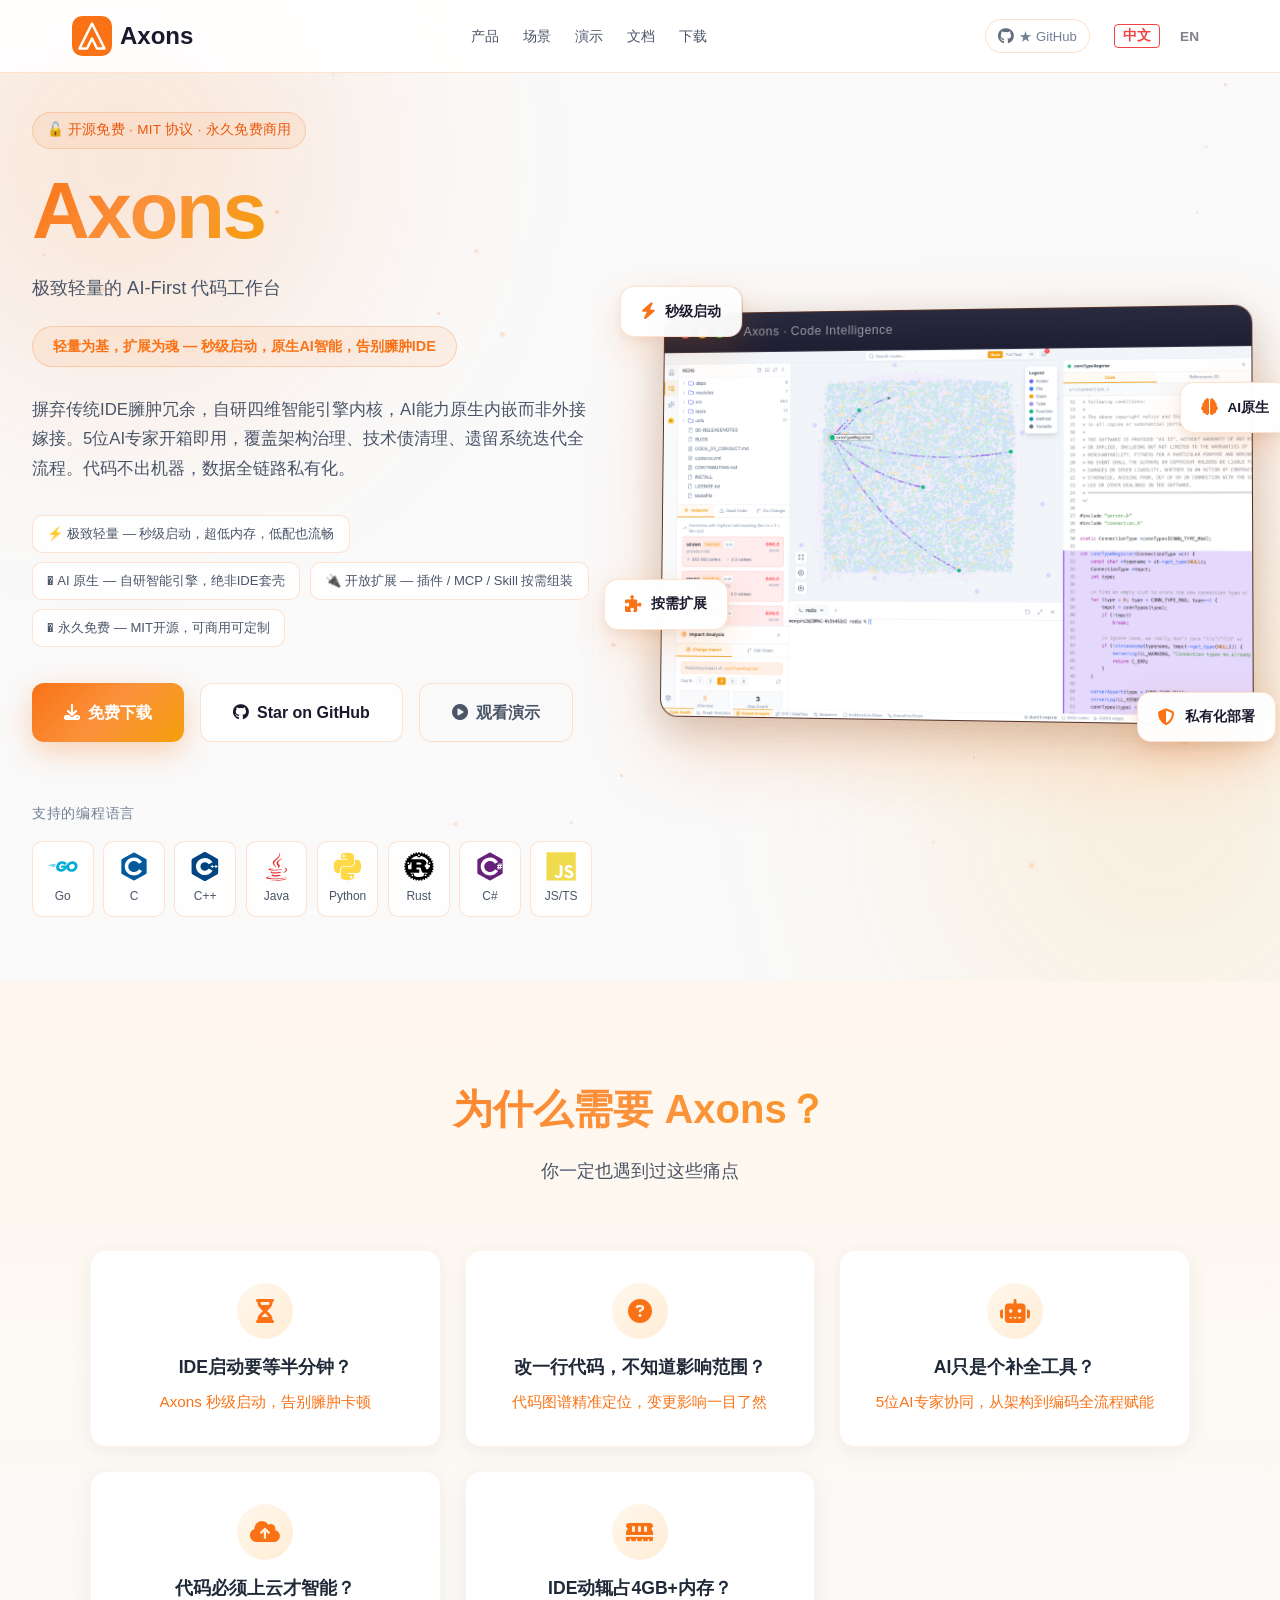
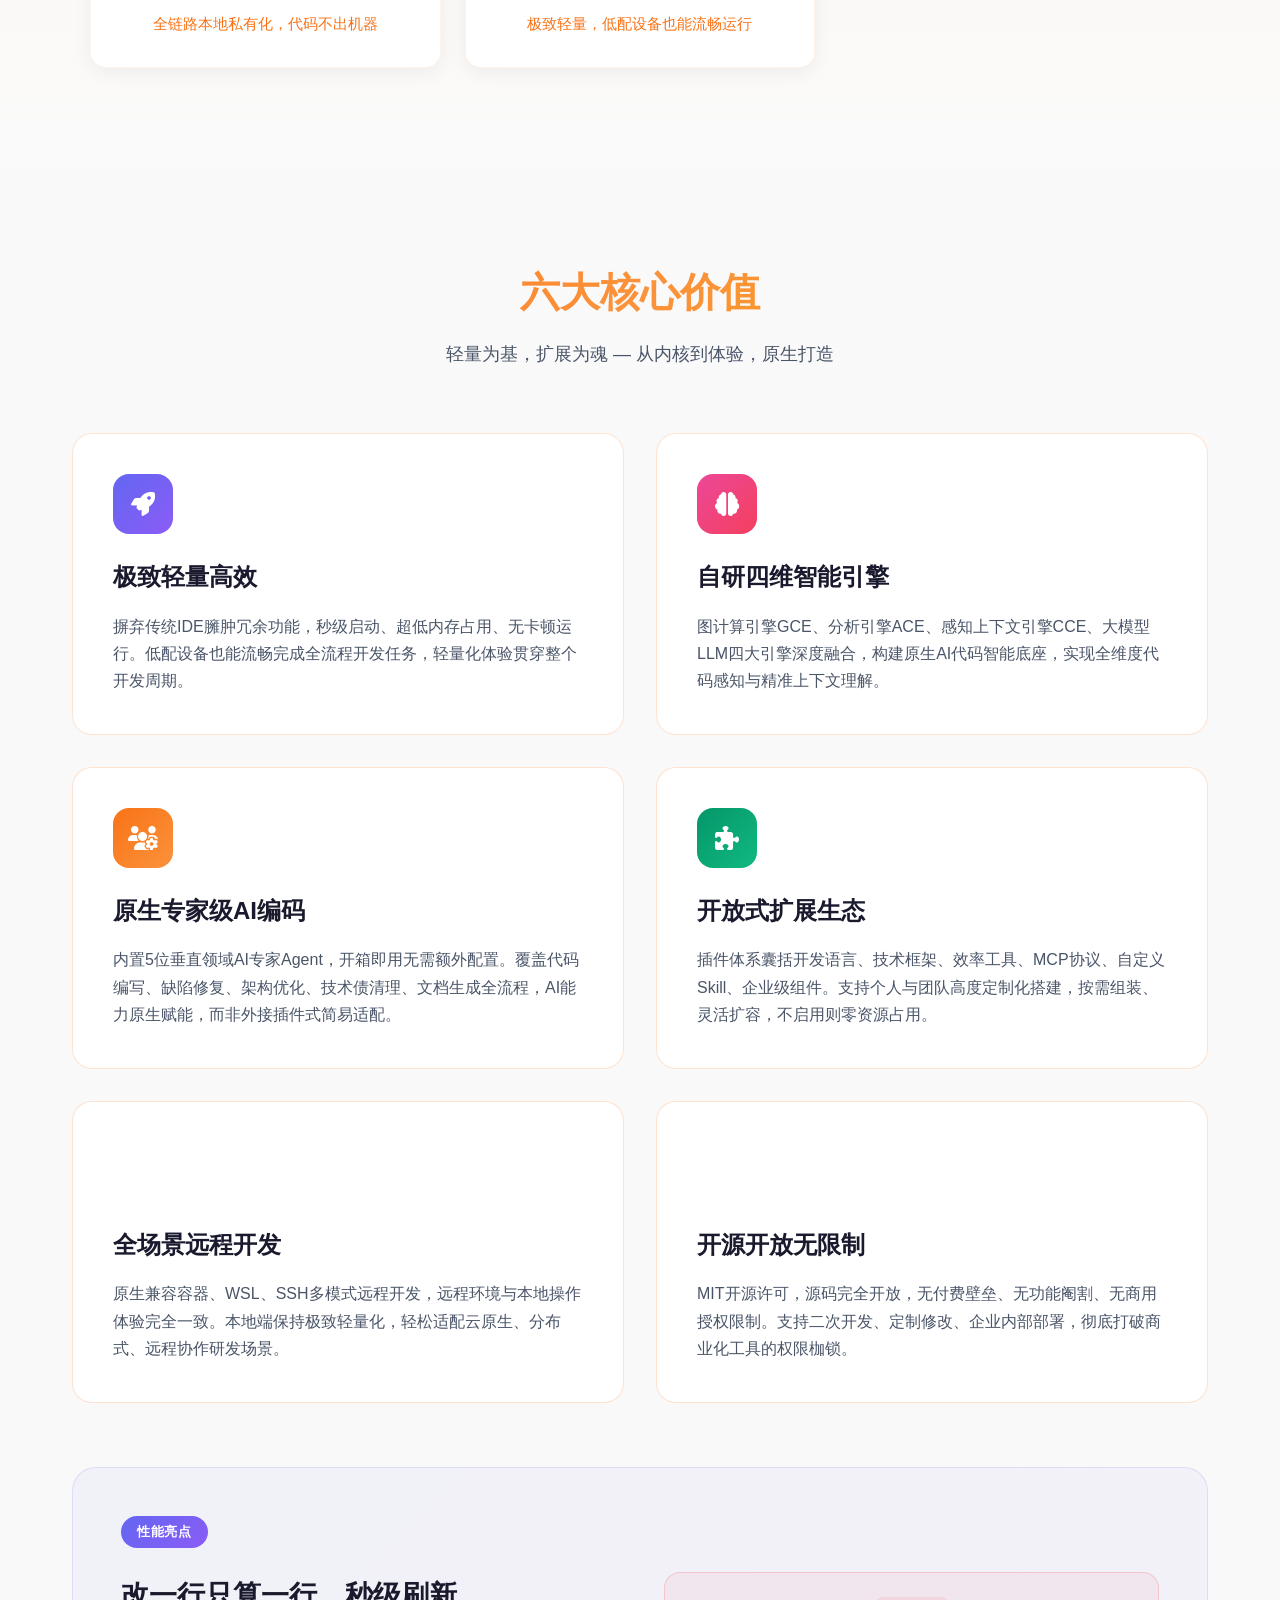
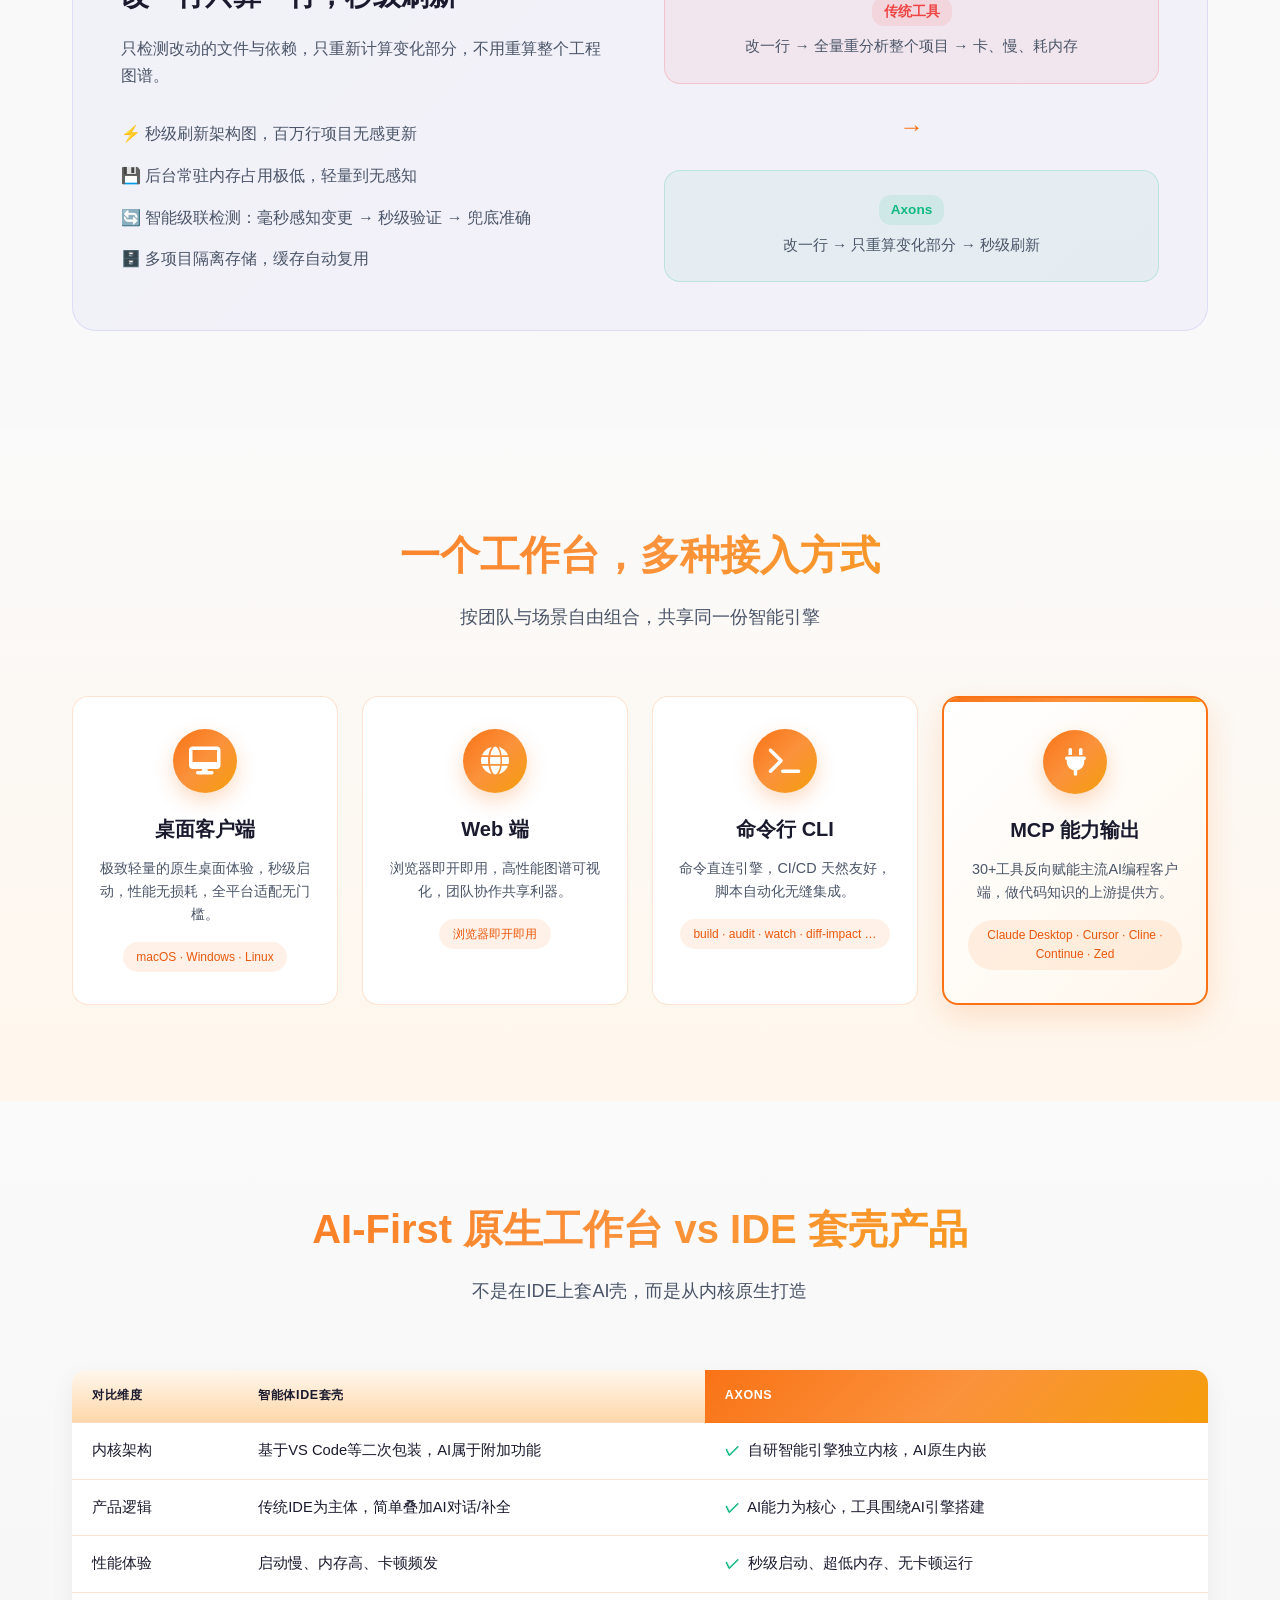
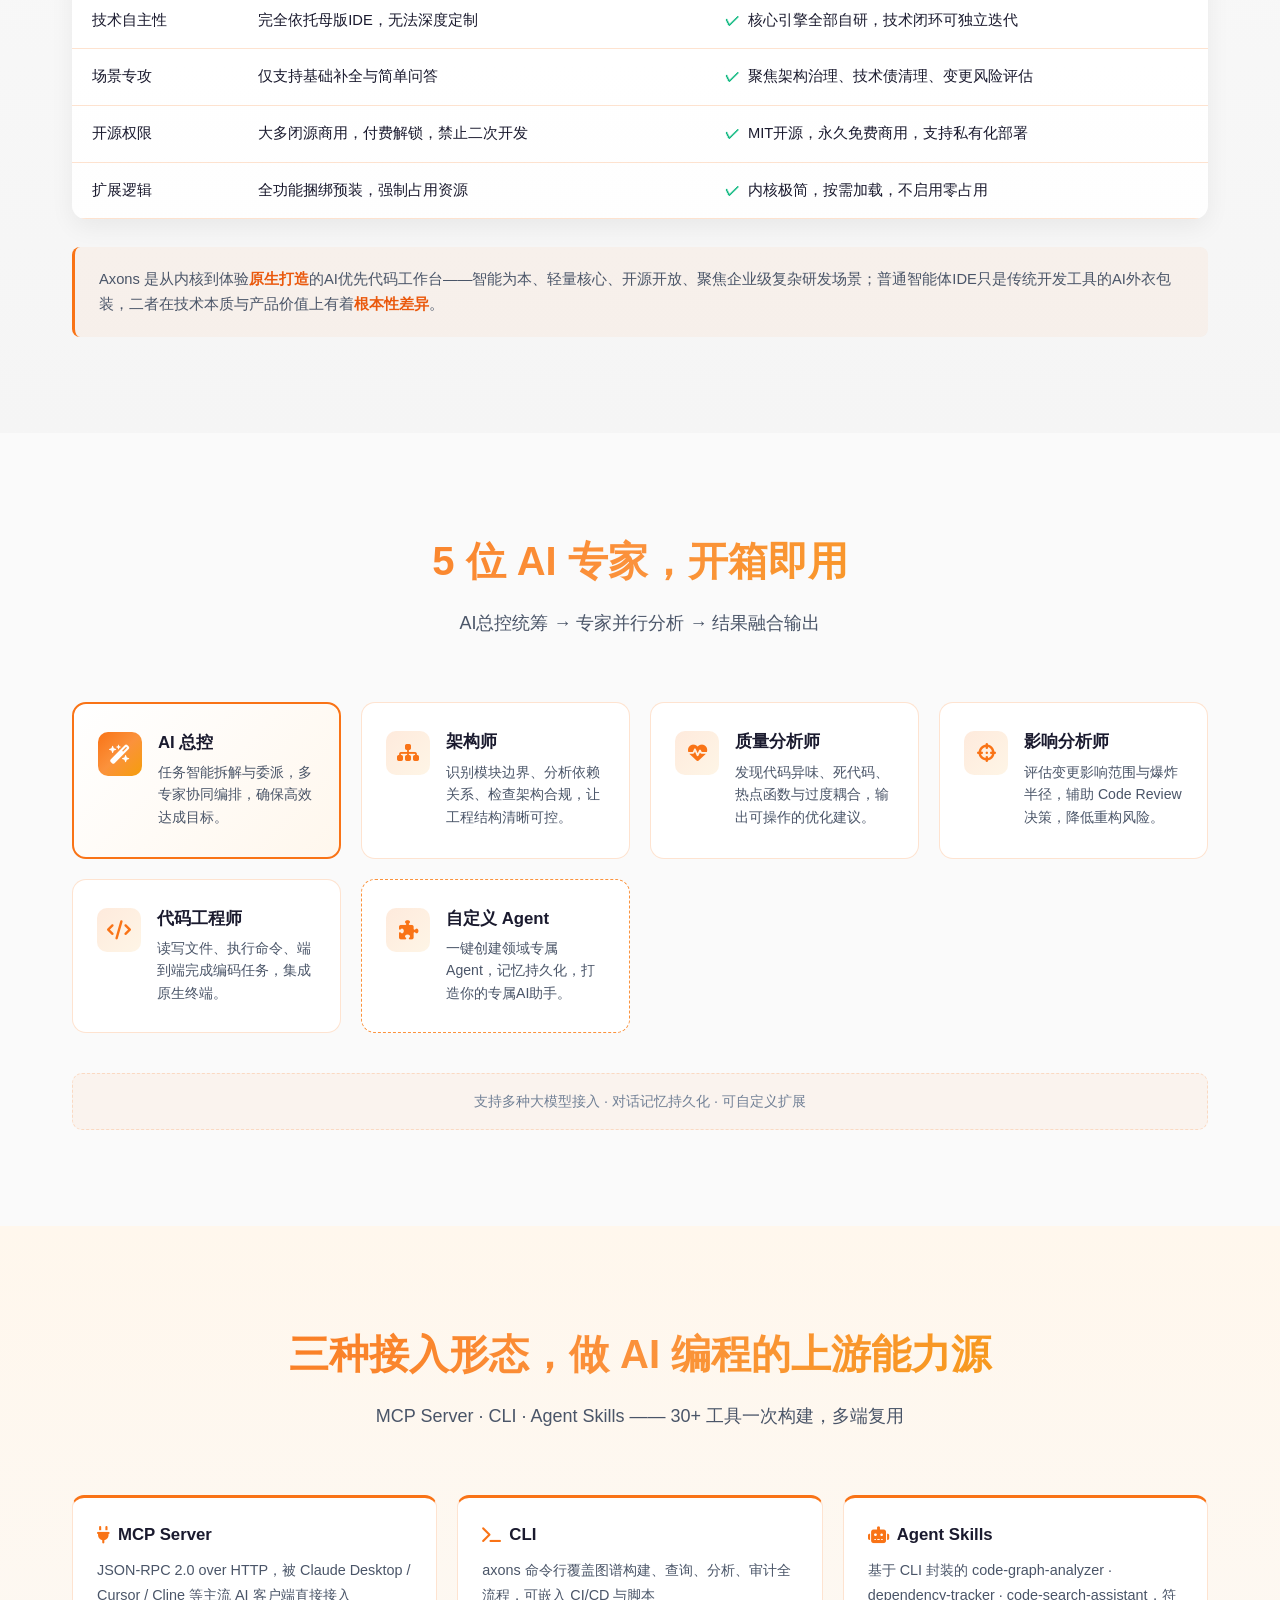
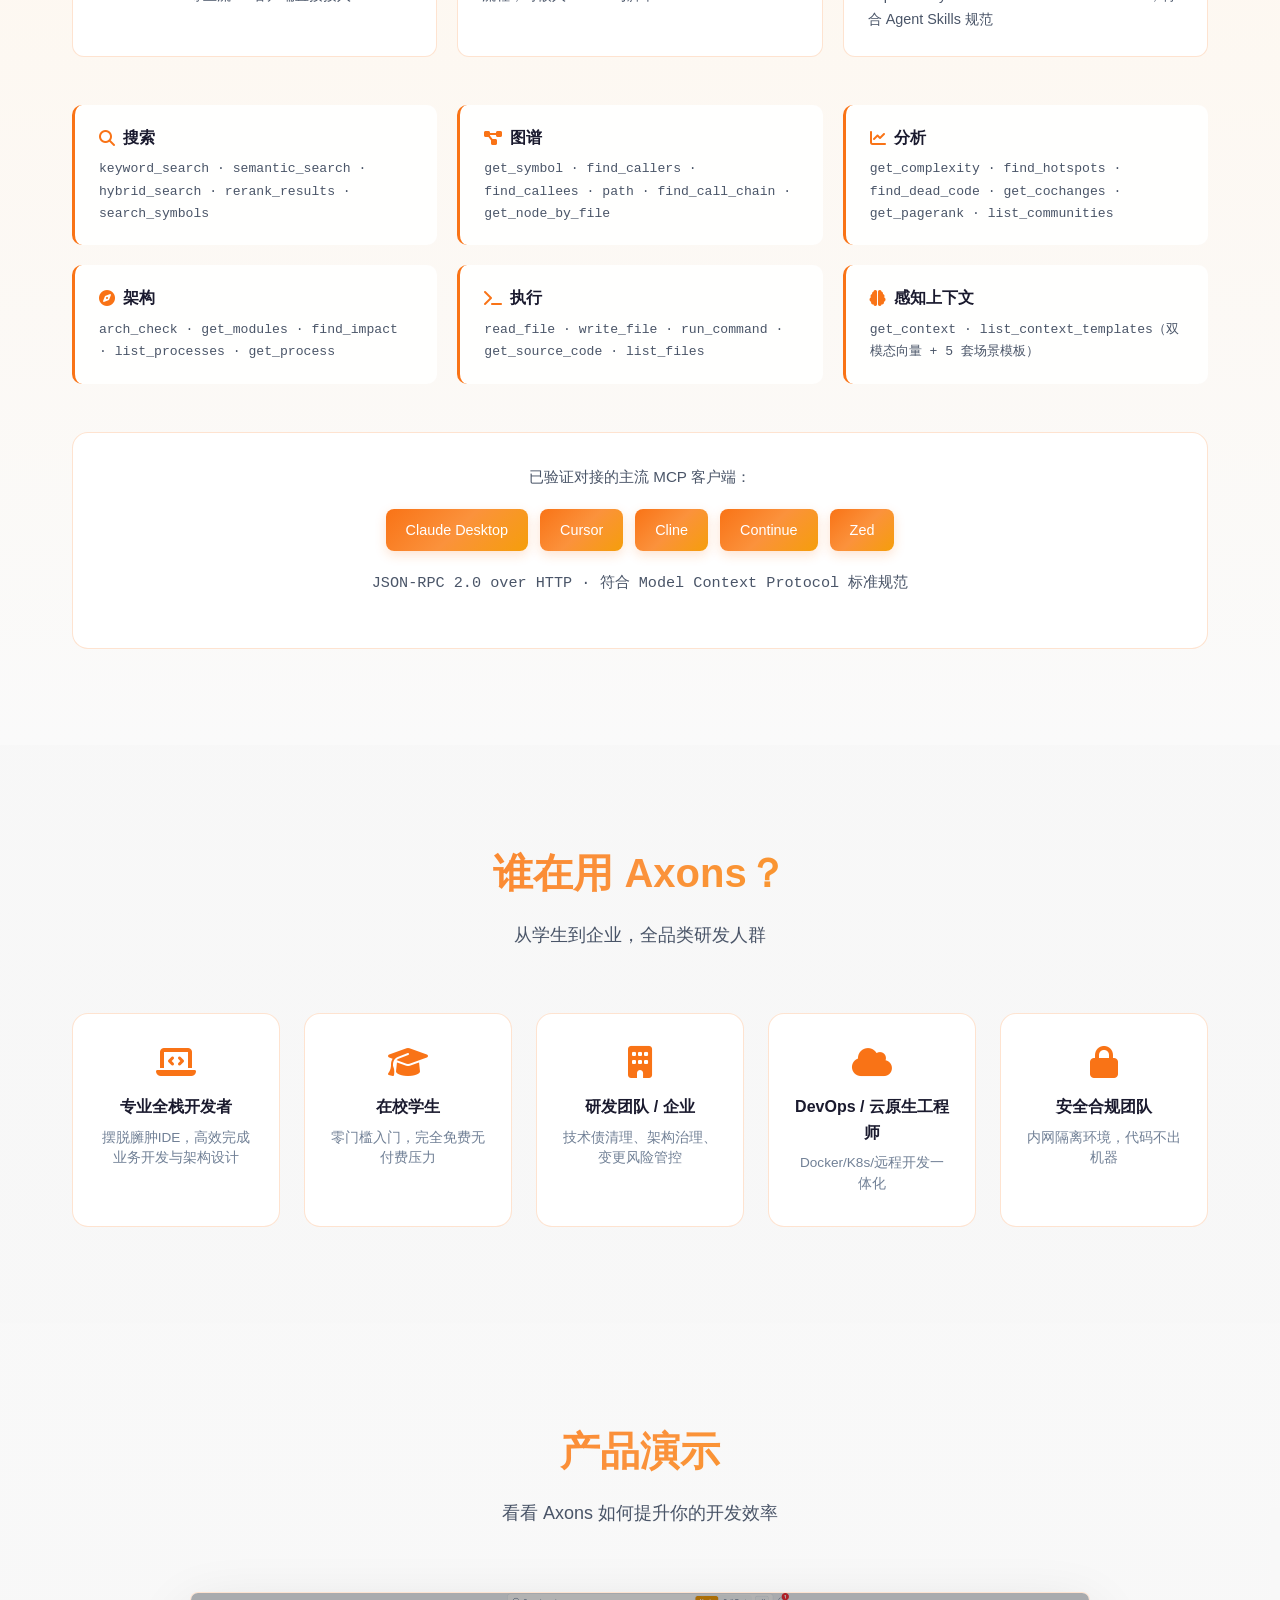
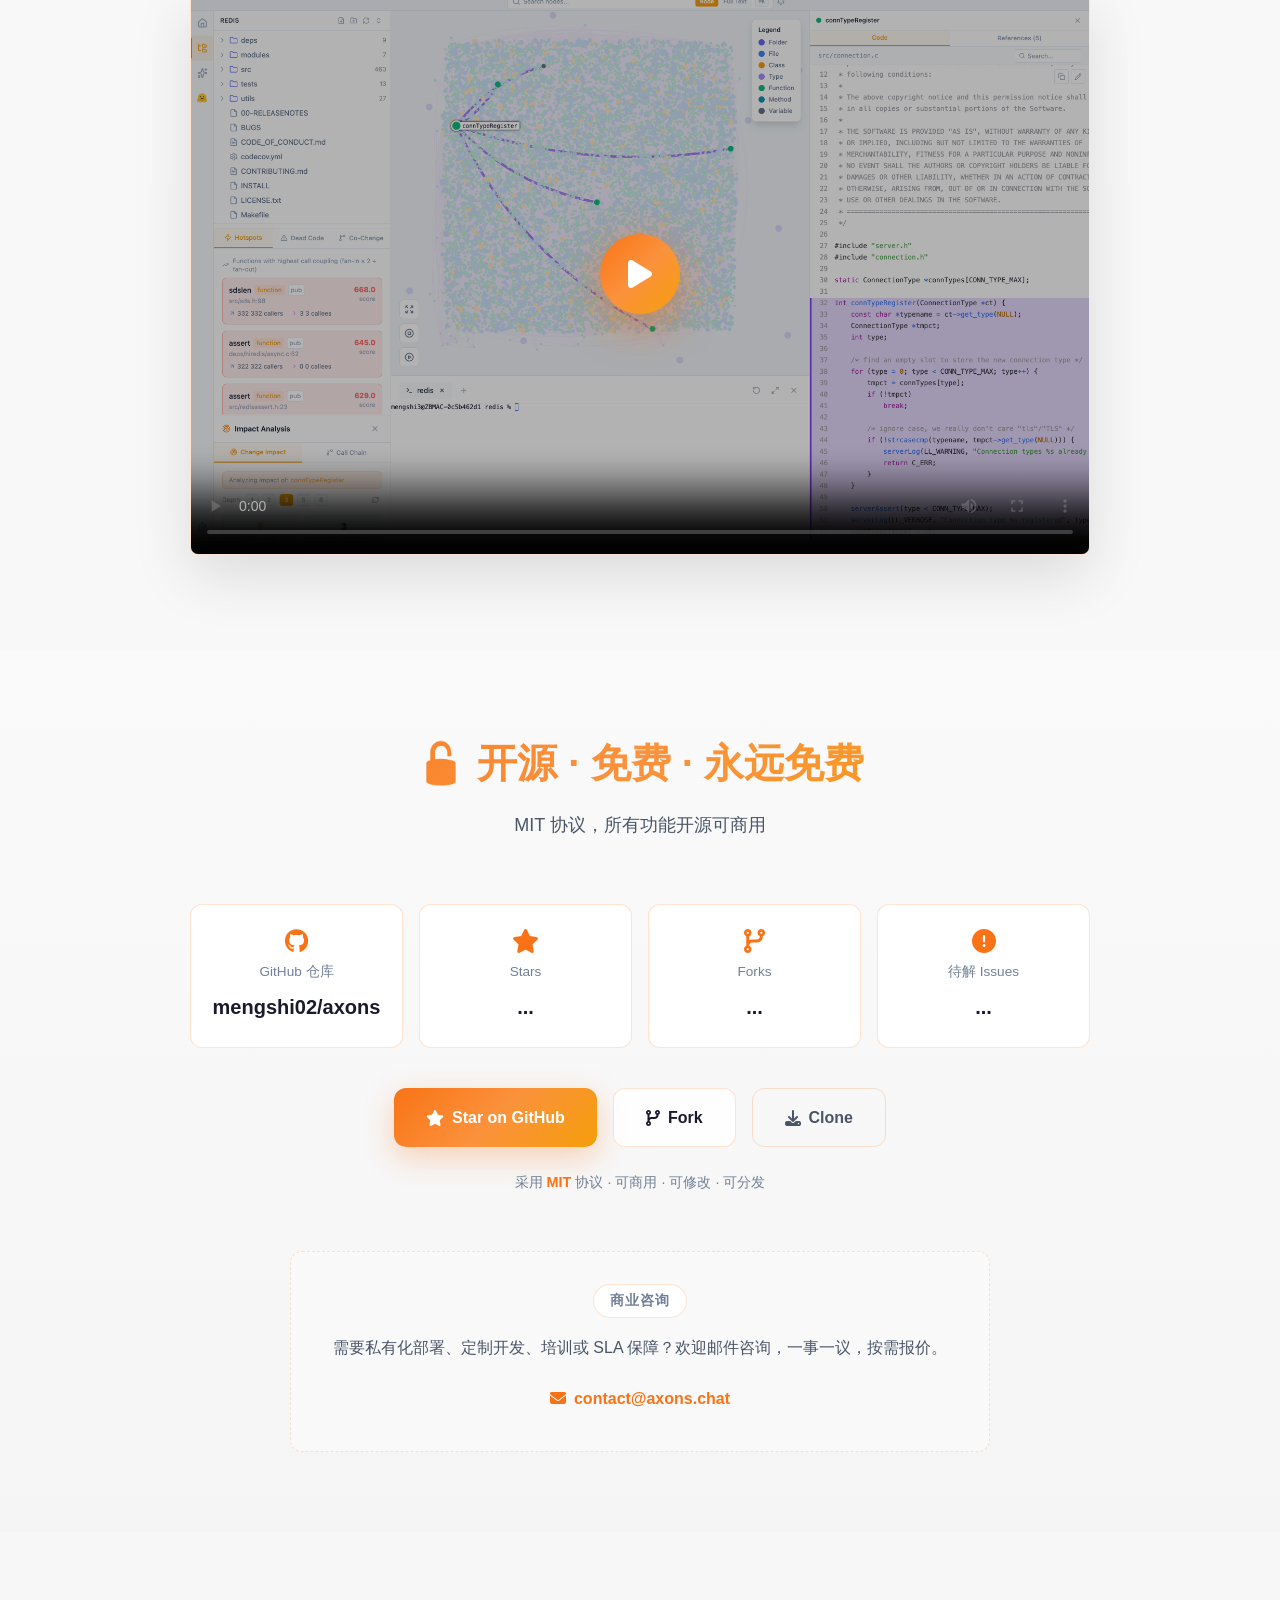
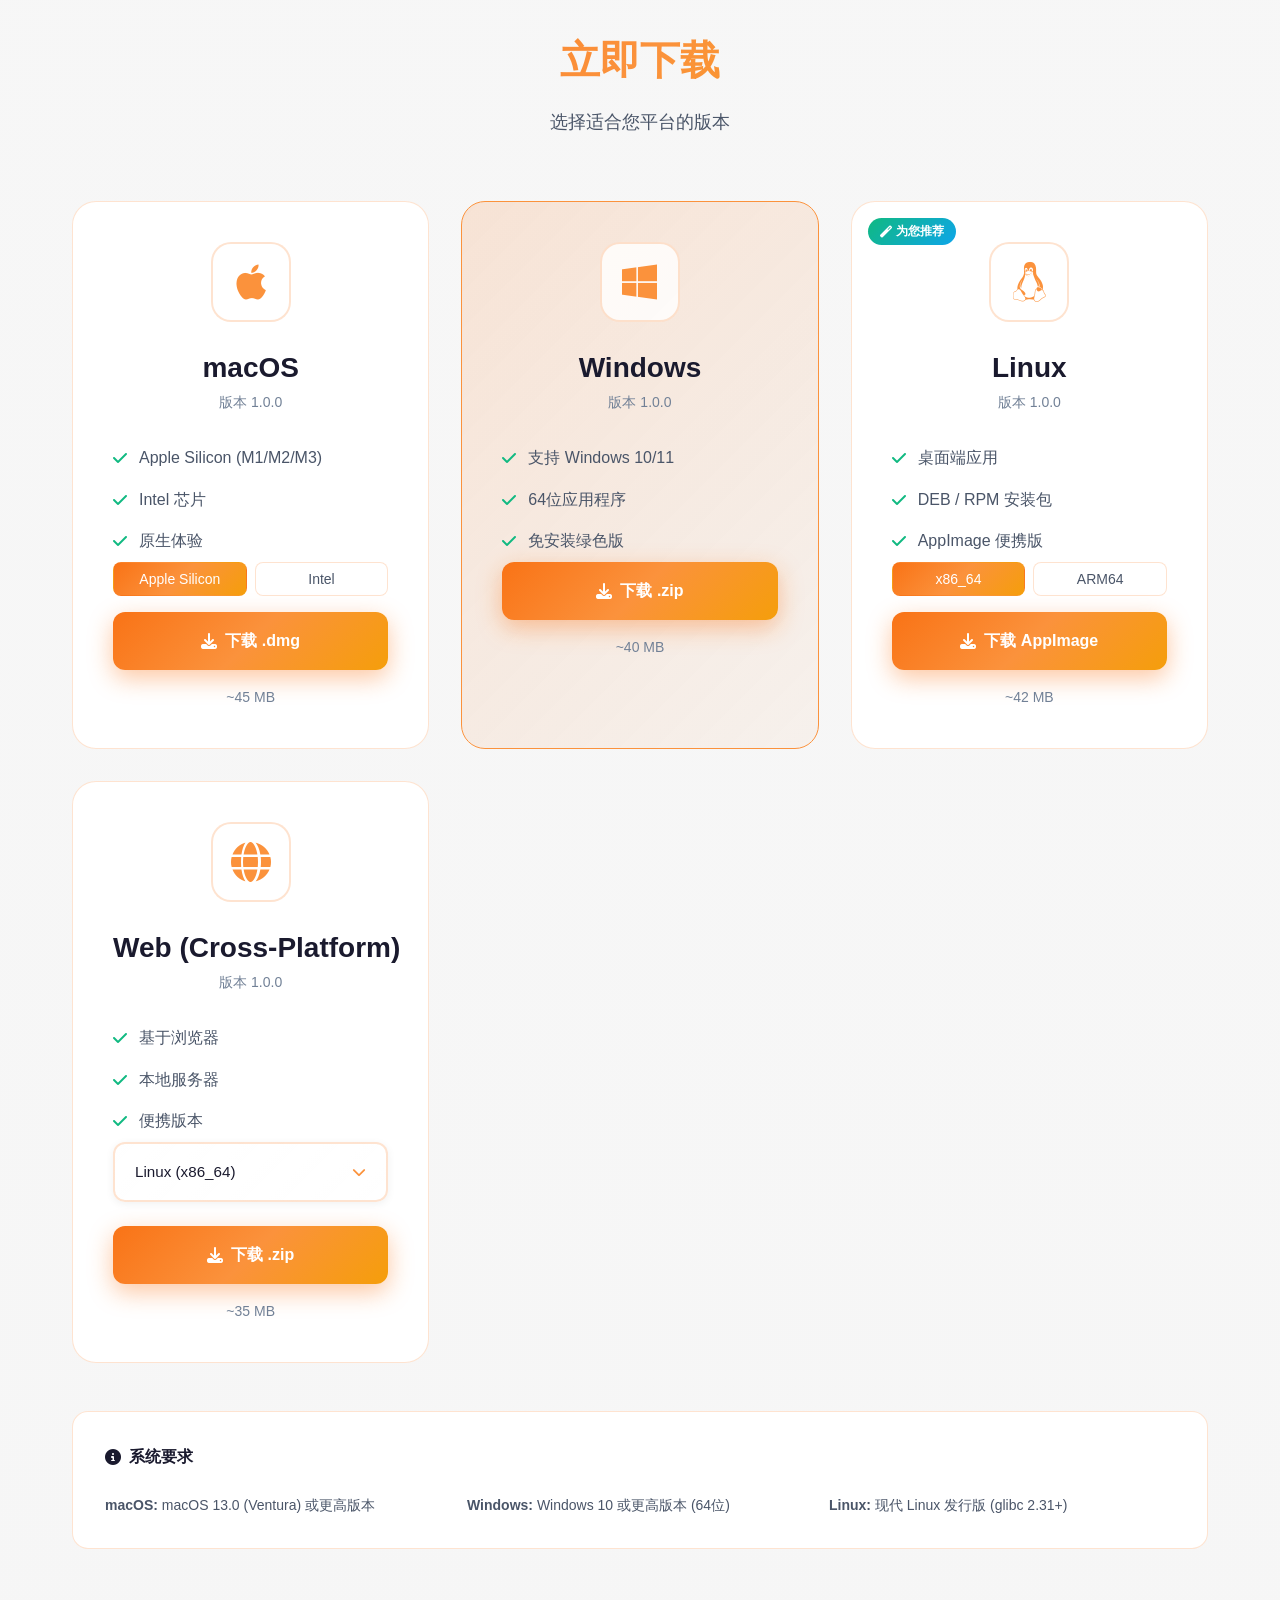
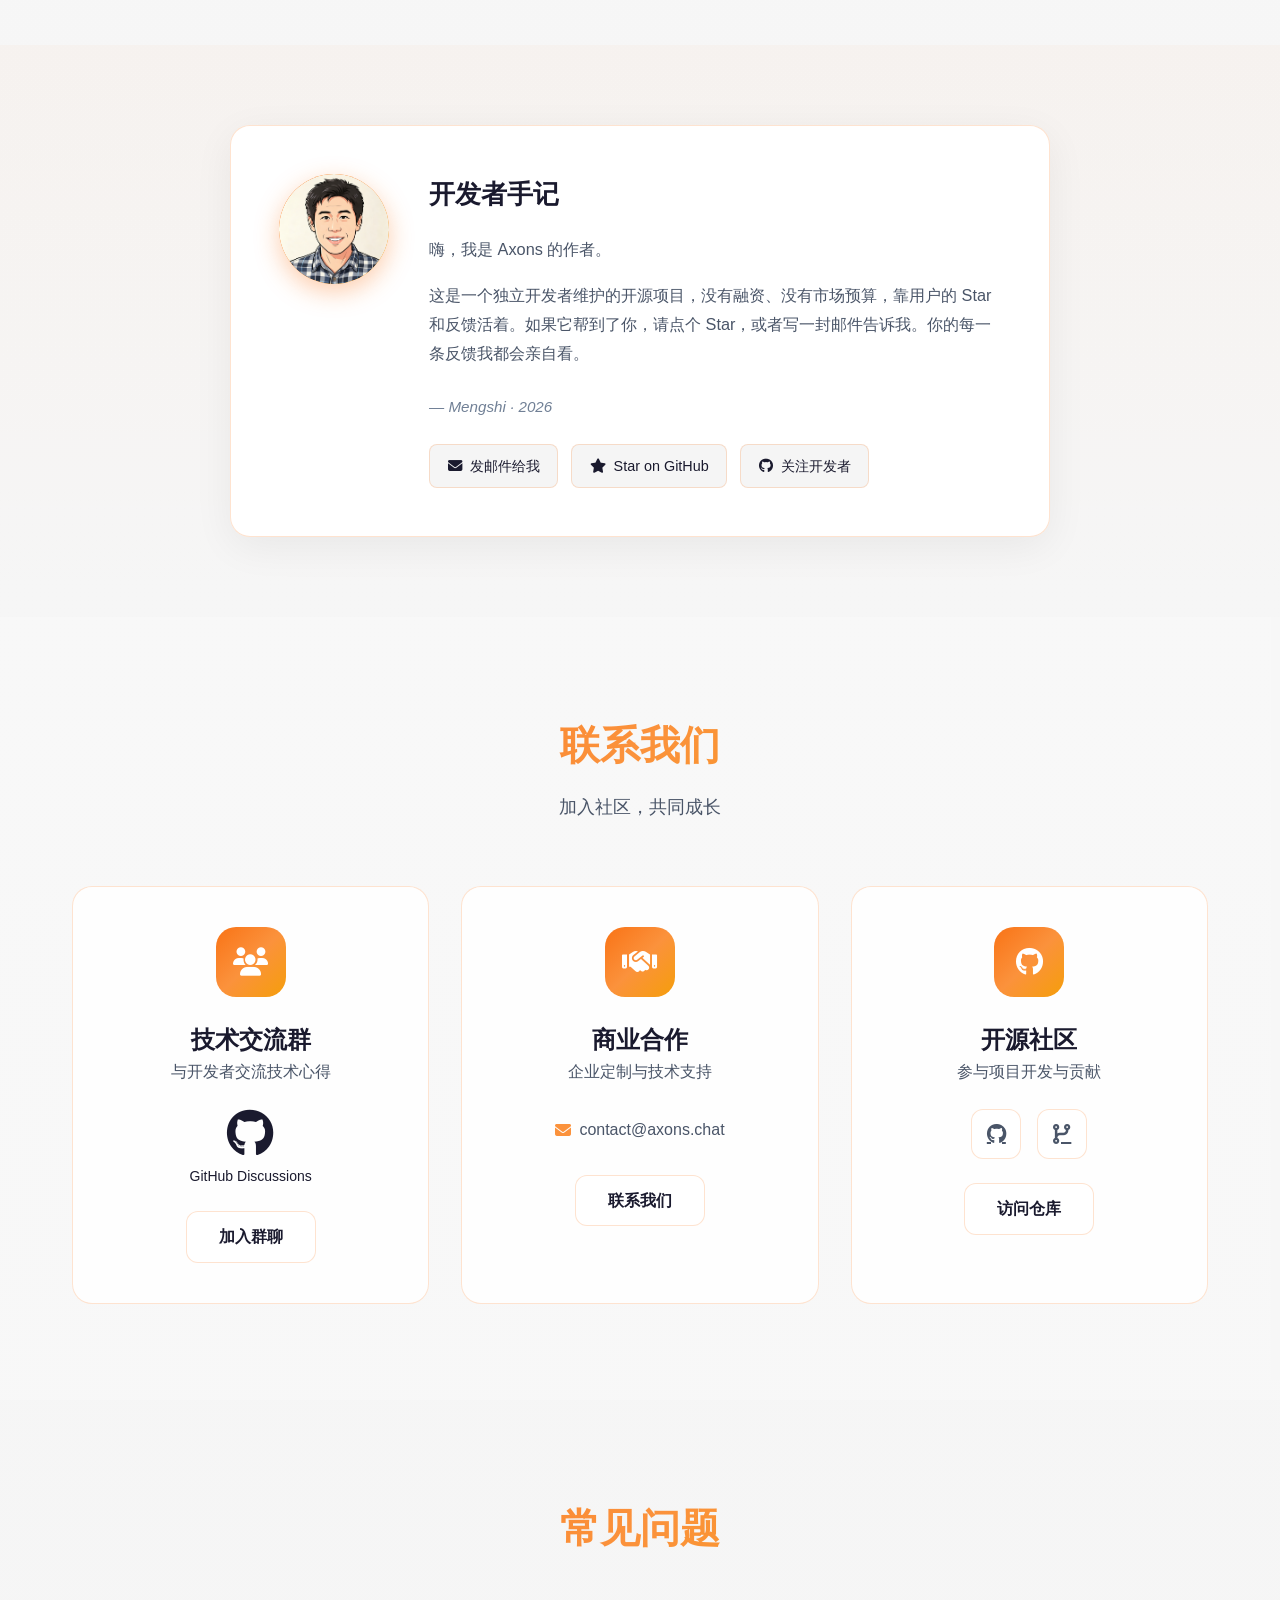
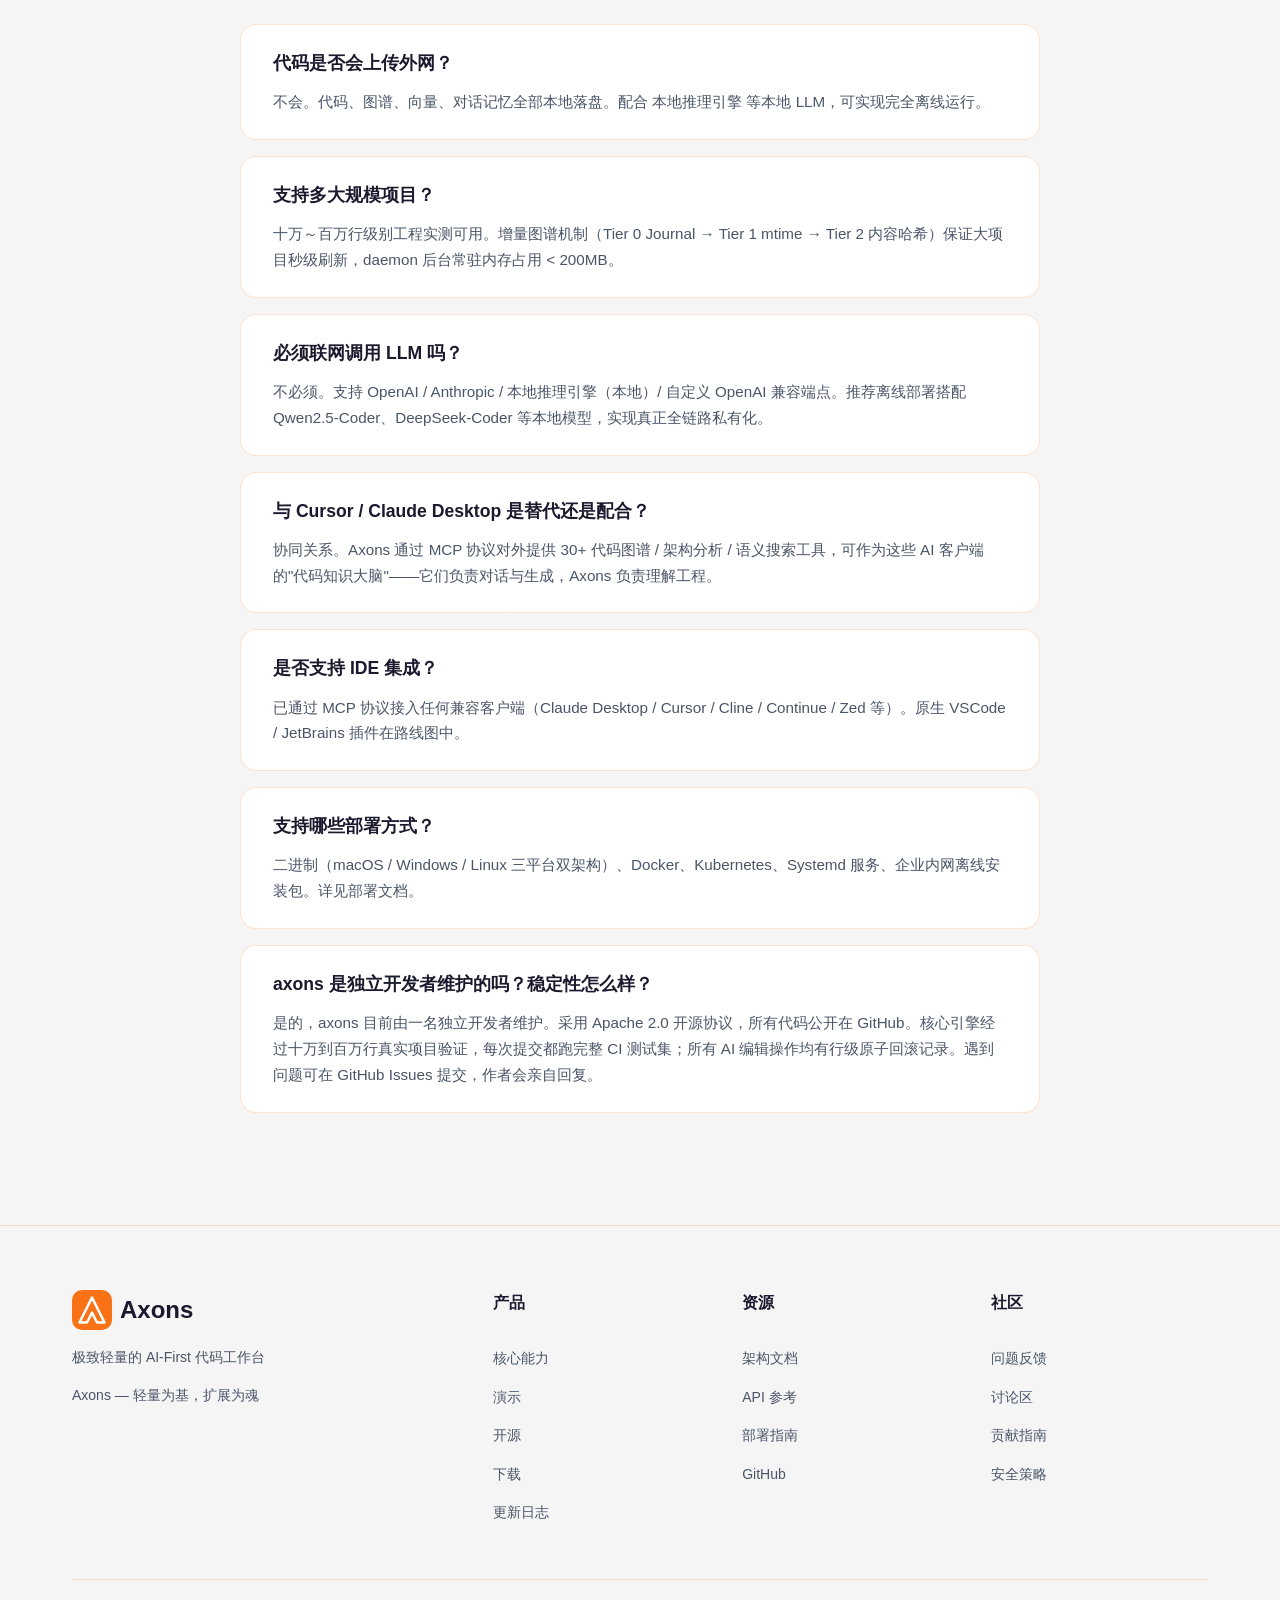
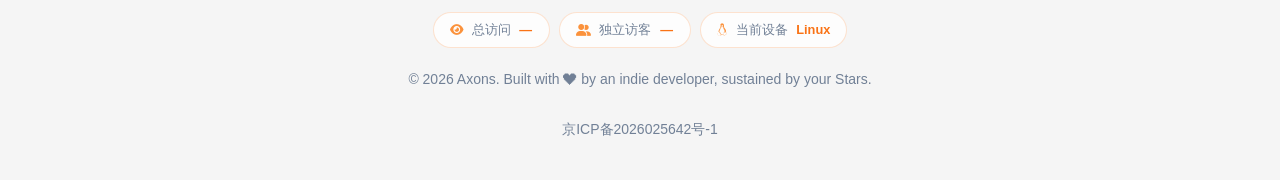
==== web/index.html @ 4bb0f03a "cr" ====
<!DOCTYPE html>
<html lang="zh-CN">

<head>
    <meta charset="UTF-8">
    <meta name="viewport" content="width=device-width, initial-scale=1.0">
    <title>Axons — 极致轻量的 AI-First 代码工作台</title>
    <meta name="description"
        content="轻量为基，扩展为魂。AI-First原生代码工作台，秒级启动，原生AI智能，告别臃肿IDE。开源免费，永久免费商用。">
    <link rel="stylesheet" href="styles.css">
    <link rel="stylesheet" href="public/fontawesome/css/all.min.css">
    <link rel="icon" type="image/svg+xml" href="public/favicon.svg">
</head>

<body>
    <!-- Background particle effects -->
    <div id="particles-container"></div>

    <!-- Navigation bar -->
    <nav class="navbar">
        <div class="nav-container">
            <div class="logo">
                <img src="public/favicon.svg" alt="Axons Logo" class="logo-img">
                <span class="logo-text">Axons</span>
            </div>
            <ul class="nav-menu">
                <li><a href="#features" data-i18n="nav.features">产品</a></li>
                <li><a href="#users" data-i18n="nav.compare">场景</a></li>
                <li><a href="#demo" data-i18n="nav.demo">演示</a></li>
                <li><a href="/docs" data-i18n="nav.docs">文档</a></li>
                <li><a href="#download" data-i18n="nav.download">下载</a></li>
            </ul>
            <div class="nav-actions">
                <a href="https://github.com/mengshi02/axons" target="_blank" rel="noopener" class="nav-github-link"
                    title="Star on GitHub">
                    <i class="fab fa-github"></i>
                    <span class="github-star-count" id="nav-github-stars">★ ...</span>
                </a>
                <div class="lang-switch">
                    <button class="lang-btn active" data-lang="zh">中文</button>
                    <button class="lang-btn" data-lang="en">EN</button>
                </div>
                <div class="hamburger">
                    <span></span>
                    <span></span>
                    <span></span>
                </div>
            </div>
        </div>
    </nav>

    <!-- Hero Section -->
    <section id="home" class="hero">
        <div class="hero-glow hero-glow-left"></div>
        <div class="hero-glow hero-glow-right"></div>
        
        <div class="hero-grid">
            <!-- Left: Text content -->
            <div class="hero-content">
                <p class="hero-eyebrow indie-badge" data-i18n="hero.positioning">🔓 开源免费 · MIT 协议 · 永久免费商用</p>
                <h1 class="hero-title" data-i18n="hero.title">Axons</h1>
                <p class="hero-subtitle" data-i18n="hero.subtitle">极致轻量的 AI-First 代码工作台</p>
                <p class="hero-declaration" data-i18n="hero.declaration">轻量为基，扩展为魂 — 秒级启动，原生AI智能，告别臃肿IDE</p>
                <p class="hero-description" data-i18n="hero.description">
                    摒弃传统IDE臃肿冗余，自研四维智能引擎内核，AI能力原生内嵌而非外接嫁接。5位AI专家开箱即用，覆盖架构治理、技术债清理、遗留系统迭代全流程。代码不出机器，数据全链路私有化。
                    </p>
                    <div class="hero-selling-points">
                    <span class="selling-point" data-i18n="hero.sp1">⚡ 极致轻量 — 秒级启动，超低内存，低配也流畅</span>
                    <span class="selling-point" data-i18n="hero.sp2">🧠 AI 原生 — 自研智能引擎，绝非IDE套壳</span>
                    <span class="selling-point" data-i18n="hero.sp3">🔌 开放扩展 — 插件 / MCP / Skill 按需组装</span>
                    <span class="selling-point" data-i18n="hero.sp4">🔓 永久免费 — MIT开源，可商用可定制</span>
                    </div>
                    <div class="hero-buttons">
                        <a href="#download" class="btn btn-primary">
                            <i class="fas fa-download"></i>
                            <span data-i18n="hero.download">免费下载</span>
                        </a>
                        <a href="https://github.com/mengshi02/axons" target="_blank" rel="noopener" class="btn btn-secondary">
                            <i class="fab fa-github"></i>
                            <span data-i18n="hero.star">Star on GitHub</span>
                        </a>
                        <a href="#demo" class="btn btn-ghost">
                            <i class="fas fa-play-circle"></i>
                            <span data-i18n="hero.demo">观看演示</span>
                        </a>
                    </div>
                    <div class="language-support">
                        <h3 class="support-title" data-i18n="languages.title">支持的编程语言</h3>
                        <div class="language-grid">
                            <div class="language-item">
                                <img src="public/devicon/go-original-wordmark.svg" alt="Go" class="devicon-img">
                                <span>Go</span>
                            </div>
                            <div class="language-item">
                                <img src="public/devicon/c-plain.svg" alt="C" class="devicon-img">
                                <span>C</span>
                            </div>
                            <div class="language-item">
                                <img src="public/devicon/cplusplus-plain.svg" alt="C++" class="devicon-img">
                                <span>C++</span>
                            </div>
                            <div class="language-item">
                                <img src="public/devicon/java-plain.svg" alt="Java" class="devicon-img">
                                <span>Java</span>
                            </div>
                            <div class="language-item">
                                <img src="public/devicon/python-plain.svg" alt="Python" class="devicon-img">
                                <span>Python</span>
                            </div>
                            <div class="language-item">
                                <img src="public/devicon/rust-original.svg" alt="Rust" class="devicon-img">
                                <span>Rust</span>
                            </div>
                            <div class="language-item">
                                <img src="public/devicon/csharp-plain.svg" alt="C#" class="devicon-img">
                                <span>C#</span>
                            </div>
                            <div class="language-item">
                                <img src="public/devicon/javascript-plain.svg" alt="JS/TS" class="devicon-img">
                                <span>JS/TS</span>
                            </div>
                        </div>
                    </div>
                    </div>
<!-- Right: Product UI showcase -->
<div class="hero-showcase">
    <div class="showcase-frame">
        <div class="showcase-topbar">
            <span class="dot dot-red"></span>
            <span class="dot dot-yellow"></span>
            <span class="dot dot-green"></span>
            <span class="showcase-title">Axons · Code Intelligence</span>
        </div>
        <img src="snapscreen/video-poster.png" alt="Axons Product UI" class="showcase-img">
    </div>

    <div class="floating-card card-1">
        <i class="fas fa-bolt"></i>
        <span data-i18n="floating.lightweight">秒级启动</span>
    </div>
    <div class="floating-card card-2">
        <i class="fas fa-brain"></i>
        <span data-i18n="floating.ai-native">AI原生</span>
    </div>
    <div class="floating-card card-3">
        <i class="fas fa-puzzle-piece"></i>
        <span data-i18n="floating.extensible">按需扩展</span>
    </div>
    <div class="floating-card card-4">
        <i class="fas fa-shield-alt"></i>
        <span data-i18n="floating.private">私有化部署</span>
    </div>
</div>
        </div>
    </section>

    <!-- Why Axons -->
    <section id="why-axons" class="why-axons-section">
        <div class="container">
            <div class="section-header">
                <h2 class="section-title" data-i18n="why.title">为什么需要 Axons？</h2>
                <p class="section-subtitle" data-i18n="why.subtitle">你一定也遇到过这些痛点</p>
            </div>
            <div class="pain-points-grid">
                <div class="pain-point-card">
                    <div class="pain-icon"><i class="fas fa-hourglass-half"></i></div>
                    <div class="pain-question" data-i18n="why.p1.q">IDE启动要等半分钟？</div>
                    <div class="pain-answer" data-i18n="why.p1.a">Axons 秒级启动，告别臃肿卡顿</div>
                </div>
                <div class="pain-point-card">
                    <div class="pain-icon"><i class="fas fa-question-circle"></i></div>
                    <div class="pain-question" data-i18n="why.p2.q">改一行代码，不知道影响范围？</div>
                    <div class="pain-answer" data-i18n="why.p2.a">代码图谱精准定位，变更影响一目了然</div>
                </div>
                <div class="pain-point-card">
                    <div class="pain-icon"><i class="fas fa-robot"></i></div>
                    <div class="pain-question" data-i18n="why.p3.q">AI只是个补全工具？</div>
                    <div class="pain-answer" data-i18n="why.p3.a">5位AI专家协同，从架构到编码全流程赋能</div>
                </div>
                <div class="pain-point-card">
                    <div class="pain-icon"><i class="fas fa-cloud-upload-alt"></i></div>
                    <div class="pain-question" data-i18n="why.p4.q">代码必须上云才智能？</div>
                    <div class="pain-answer" data-i18n="why.p4.a">全链路本地私有化，代码不出机器</div>
                </div>
                <div class="pain-point-card">
                    <div class="pain-icon"><i class="fas fa-memory"></i></div>
                    <div class="pain-question" data-i18n="why.p5.q">IDE动辄占4GB+内存？</div>
                    <div class="pain-answer" data-i18n="why.p5.a">极致轻量，低配设备也能流畅运行</div>
                </div>
            </div>
        </div>
    </section>

    <!-- Features Section -->
    <section id="features" class="features">
        <div class="container">
            <div class="section-header">
                <h2 class="section-title" data-i18n="features.title">六大核心价值</h2>
                <p class="section-subtitle" data-i18n="features.subtitle">轻量为基，扩展为魂 — 从内核到体验，原生打造</p>
            </div>
<!-- Six core values -->
<div class="core-features-grid">
    <div class="core-feature-card">
        <div class="core-feature-icon icon-graph"><i class="fas fa-rocket"></i></div>
        <h3 data-i18n="cf.lightweight.title">极致轻量高效</h3>
        <p data-i18n="cf.lightweight.desc">摒弃传统IDE臃肿冗余功能，秒级启动、超低内存占用、无卡顿运行。低配设备也能流畅完成全流程开发任务，轻量化体验贯穿整个开发周期。</p>
                </div>
                <div class="core-feature-card">
                        <div class="core-feature-icon icon-agent"><i class="fas fa-brain"></i></div>
                        <h3 data-i18n="cf.engine.title">自研四维智能引擎</h3>
                        <p data-i18n="cf.engine.desc">图计算引擎GCE、分析引擎ACE、感知上下文引擎CCE、大模型LLM四大引擎深度融合，构建原生AI代码智能底座，实现全维度代码感知与精准上下文理解。</p>
                        </div>
                        <div class="core-feature-card">
                    <div class="core-feature-icon icon-refactor"><i class="fas fa-users-gear"></i></div>
                    <h3 data-i18n="cf.aiagent.title">原生专家级AI编码</h3>
                    <p data-i18n="cf.aiagent.desc">内置5位垂直领域AI专家Agent，开箱即用无需额外配置。覆盖代码编写、缺陷修复、架构优化、技术债清理、文档生成全流程，AI能力原生赋能，而非外接插件式简易适配。</p>
                    </div>
                    <div class="core-feature-card">
                    <div class="core-feature-icon icon-private"><i class="fas fa-puzzle-piece"></i></div>
                    <h3 data-i18n="cf.ecosystem.title">开放式扩展生态</h3>
                    <p data-i18n="cf.ecosystem.desc">插件体系囊括开发语言、技术框架、效率工具、MCP协议、自定义Skill、企业级组件。支持个人与团队高度定制化搭建，按需组装、灵活扩容，不启用则零资源占用。</p>
                </div>
    <div class="core-feature-card">
        <div class="core-feature-icon"><i class="fas fa-globe"></i></div>
        <h3 data-i18n="cf.remote.title">全场景远程开发</h3>
        <p data-i18n="cf.remote.desc">原生兼容容器、WSL、SSH多模式远程开发，远程环境与本地操作体验完全一致。本地端保持极致轻量化，轻松适配云原生、分布式、远程协作研发场景。</p>
        </div>
        <div class="core-feature-card">
        <div class="core-feature-icon"><i class="fas fa-lock-open"></i></div>
        <h3 data-i18n="cf.opensource.title">开源开放无限制</h3>
        <p data-i18n="cf.opensource.desc">MIT开源许可，源码完全开放，无付费壁垒、无功能阉割、无商用授权限制。支持二次开发、定制修改、企业内部部署，彻底打破商业化工具的权限枷锁。</p>
        </div>
            </div>
<!-- Incremental graph (performance highlight) -->
<div class="incremental-feature">
    <div class="incremental-badge" data-i18n="cf.incremental.badge">性能亮点</div>
    <div class="incremental-content">
        <div class="incremental-left">
            <h3 data-i18n="cf.incremental.title">改一行只算一行，秒级刷新</h3>
            <p data-i18n="cf.incremental.desc">只检测改动的文件与依赖，只重新计算变化部分，不用重算整个工程图谱。</p>
            <ul class="incremental-benefits">
                <li data-i18n="cf.incremental.b1">⚡ 秒级刷新架构图，百万行项目无感更新</li>
                <li data-i18n="cf.incremental.b2">💾 后台常驻内存占用极低，轻量到无感知</li>
                <li data-i18n="cf.incremental.b3">🔄 智能级联检测：毫秒感知变更 → 秒级验证 → 兜底准确</li>
                <li data-i18n="cf.incremental.b4">🗄️ 多项目隔离存储，缓存自动复用</li>
            </ul>
        </div>
                    <div class="incremental-right">
                        <div class="incremental-visual">
                            <div class="compare-box compare-old">
                                <span class="compare-label" data-i18n="cf.incremental.old.label">普通工具</span>
                                <p data-i18n="cf.incremental.old.desc">改一行 → 全量重分析整个项目 → 卡、慢、耗内存</p>
                            </div>
                            <div class="compare-arrow">→</div>
                            <div class="compare-box compare-new">
                                <span class="compare-label" data-i18n="cf.incremental.new.label">Axons</span>
                                <p data-i18n="cf.incremental.new.desc">改一行 → 只重算变化部分 → 秒级刷新</p>
                            </div>
                            </div>
                    </div>
                </div>
            </div>
        </div>
    </section>
    
    <!-- Product Forms Section -->
    <section id="forms" class="forms-section">
        <div class="container">
            <div class="section-header">
                <h2 class="section-title" data-i18n="forms.title">一个工作台，多种接入方式</h2>
                <p class="section-subtitle" data-i18n="forms.subtitle">按团队与场景自由组合，共享同一份智能引擎</p>
            </div>
            <div class="forms-grid">
                <div class="form-card">
                    <div class="form-icon"><i class="fas fa-desktop"></i></div>
                    <h3 data-i18n="forms.desktop.title">桌面客户端</h3>
                    <p data-i18n="forms.desktop.desc">极致轻量的原生桌面体验，秒级启动，性能无损耗，全平台适配无门槛。
                    </p>
                    <span class="form-tag" data-i18n="forms.desktop.tag">macOS · Windows · Linux</span>
                </div>
                <div class="form-card">
                    <div class="form-icon"><i class="fas fa-globe"></i></div>
                    <h3 data-i18n="forms.web.title">Web 端</h3>
                    <p data-i18n="forms.web.desc">浏览器即开即用，高性能图谱可视化，团队协作共享利器。</p>
                    <span class="form-tag" data-i18n="forms.web.tag">浏览器即开即用</span>
                </div>
                <div class="form-card">
                    <div class="form-icon"><i class="fas fa-terminal"></i></div>
                    <h3 data-i18n="forms.cli.title">命令行 CLI</h3>
                    <p data-i18n="forms.cli.desc">命令直连引擎，CI/CD 天然友好，脚本自动化无缝集成。</p>
                    <span class="form-tag" data-i18n="forms.cli.tag">build · audit · watch · diff-impact …</span>
                </div>
                <div class="form-card form-highlight">
                    <div class="form-icon"><i class="fas fa-plug"></i></div>
                    <h3 data-i18n="forms.mcp.title">MCP Server</h3>
                    <p data-i18n="forms.mcp.desc">30+工具反向赋能主流AI编程客户端，做代码知识的上游提供方。</p>
                    <span class="form-tag" data-i18n="forms.mcp.tag">Claude Desktop · Cursor · Cline · Continue · Zed</span>
                </div>
            </div>
        </div>
    </section>
    <!-- Comparison Section -->
    <section id="comparison" class="comparison-section">
        <div class="container">
            <div class="section-header">
                <h2 class="section-title" data-i18n="compare.title">AI-First 原生工作台 vs IDE 套壳产品</h2>
                <p class="section-subtitle" data-i18n="compare.subtitle">不是在IDE上套AI壳，而是从内核原生打造</p>
            </div>
            <div class="compare-table-wrapper">
                <table class="compare-table">
                    <thead>
                        <tr>
                            <th data-i18n="compare.col.dimension">对比维度</th>
                            <th data-i18n="compare.col.shell">智能体IDE套壳</th>
                            <th class="col-axons">Axons</th>
                        </tr>
                    </thead>
                    <tbody>
                        <tr>
                            <td data-i18n="compare.row.kernel">内核架构</td>
                            <td data-i18n="compare.row.kernel.shell">基于VS Code等二次包装，AI属于附加功能</td>
                            <td><span class="check-mark">✓</span> <span data-i18n="compare.row.kernel.axons">自研智能引擎独立内核，AI原生内嵌</span></td>
                        </tr>
                        <tr>
                            <td data-i18n="compare.row.logic">产品逻辑</td>
                            <td data-i18n="compare.row.logic.shell">传统IDE为主体，简单叠加AI对话/补全</td>
                            <td><span class="check-mark">✓</span> <span data-i18n="compare.row.logic.axons">AI能力为核心，工具围绕AI引擎搭建</span></td>
                        </tr>
                        <tr>
                            <td data-i18n="compare.row.perf">性能体验</td>
                            <td data-i18n="compare.row.perf.shell">启动慢、内存高、卡顿频发</td>
                            <td><span class="check-mark">✓</span> <span data-i18n="compare.row.perf.axons">秒级启动、超低内存、无卡顿运行</span></td>
                        </tr>
                        <tr>
                            <td data-i18n="compare.row.tech">技术自主性</td>
                            <td data-i18n="compare.row.tech.shell">完全依托母版IDE，无法深度定制</td>
                            <td><span class="check-mark">✓</span> <span data-i18n="compare.row.tech.axons">核心引擎全部自研，技术闭环可独立迭代</span></td>
                        </tr>
                        <tr>
                            <td data-i18n="compare.row.scene">场景专攻</td>
                            <td data-i18n="compare.row.scene.shell">仅支持基础补全与简单问答</td>
                            <td><span class="check-mark">✓</span> <span data-i18n="compare.row.scene.axons">聚焦架构治理、技术债清理、变更风险评估</span></td>
                        </tr>
                        <tr>
                            <td data-i18n="compare.row.license">开源权限</td>
                            <td data-i18n="compare.row.license.shell">大多闭源商用，付费解锁，禁止二次开发</td>
                            <td><span class="check-mark">✓</span> <span data-i18n="compare.row.license.axons">MIT开源，永久免费商用，支持私有化部署</span></td>
                        </tr>
                        <tr>
                            <td data-i18n="compare.row.extend">扩展逻辑</td>
                            <td data-i18n="compare.row.extend.shell">全功能捆绑预装，强制占用资源</td>
                            <td><span class="check-mark">✓</span> <span data-i18n="compare.row.extend.axons">内核极简，按需加载，不启用零占用</span></td>
                        </tr>
                    </tbody>
                </table>
            </div>
            <p class="compare-summary" data-i18n="compare.summary" data-i18n-html>
                Axons
                是从内核到体验<strong>原生打造</strong>的AI优先代码工作台——智能为本、轻量核心、开源开放、聚焦企业级复杂研发场景；普通智能体IDE只是传统开发工具的AI外衣包装，二者在技术本质与产品价值上有着<strong>根本性差异</strong>。
            </p>
            </div>
            </section>
            
            <!-- AI Agents Section -->
            <section id="agents" class="agents-section">
                <div class="container">
                    <div class="section-header">
                        <h2 class="section-title" data-i18n="agents.title">5 位 AI 专家，开箱即用</h2>
                        <p class="section-subtitle" data-i18n="agents.subtitle">AI总控统筹 → 专家并行分析 → 结果融合输出</p>
                    </div>
                    <div class="agents-grid">
                        <div class="agent-card agent-master">
                            <div class="agent-icon"><i class="fas fa-wand-magic-sparkles"></i></div>
                            <h4 data-i18n="agents.orch.title">AI 总控</h4>
                            <p data-i18n="agents.orch.desc">任务智能拆解与委派，多专家协同编排，确保高效达成目标。</p>
                        </div>
                        <div class="agent-card">
                            <div class="agent-icon"><i class="fas fa-sitemap"></i></div>
                            <h4 data-i18n="agents.arch.title">架构师</h4>
                            <p data-i18n="agents.arch.desc">识别模块边界、分析依赖关系、检查架构合规，让工程结构清晰可控。</p>
                        </div>
                        <div class="agent-card">
                            <div class="agent-icon"><i class="fas fa-heart-pulse"></i></div>
                            <h4 data-i18n="agents.quality.title">质量分析师</h4>
                            <p data-i18n="agents.quality.desc">发现代码异味、死代码、热点函数与过度耦合，输出可操作的优化建议。</p>
                        </div>
                        <div class="agent-card">
                            <div class="agent-icon"><i class="fas fa-crosshairs"></i></div>
                            <h4 data-i18n="agents.impact.title">影响分析师</h4>
                            <p data-i18n="agents.impact.desc">评估变更影响范围与爆炸半径，辅助 Code Review 决策，降低重构风险。</p>
                        </div>
                        <div class="agent-card">
                            <div class="agent-icon"><i class="fas fa-code"></i></div>
                            <h4 data-i18n="agents.engineer.title">代码工程师</h4>
                            <p data-i18n="agents.engineer.desc">读写文件、执行命令、端到端完成编码任务，集成原生终端。</p>
                </div>
                <div class="agent-card agent-custom">
                    <div class="agent-icon"><i class="fas fa-puzzle-piece"></i></div>
                    <h4 data-i18n="agents.custom.title">自定义 Agent</h4>
                    <p data-i18n="agents.custom.desc">一键创建领域专属Agent，记忆持久化，打造你的专属AI助手。</p>
                </div>
            </div>
            <p class="agents-note" data-i18n="agents.note">
                支持多种大模型接入 · 对话记忆持久化 · 可自定义扩展
            </p>
        </div>
    </section>
    
    <!-- Provider Section -->
    <section id="mcp" class="mcp-section">
        <div class="container">
            <div class="section-header">
                <h2 class="section-title" data-i18n="mcp.title">三种接入形态，做 AI 编程的上游能力源</h2>
                <p class="section-subtitle" data-i18n="mcp.subtitle">MCP Server · CLI · Agent Skills —— 30+ 工具一次构建，多端复用</p>
            </div>
            <div class="mcp-forms">
                <div class="mcp-form-card">
                    <h4><i class="fas fa-plug"></i> <span data-i18n="mcp.form.mcp.title">MCP Server</span></h4>
                    <p data-i18n="mcp.form.mcp.desc">JSON-RPC 2.0 over HTTP，被 Claude Desktop / Cursor / Cline 等主流 AI 客户端直接接入
                    </p>
                </div>
                <div class="mcp-form-card">
                    <h4><i class="fas fa-terminal"></i> <span data-i18n="mcp.form.cli.title">CLI</span></h4>
                    <p data-i18n="mcp.form.cli.desc">axons 命令行覆盖图谱构建、查询、分析、审计全流程，可嵌入 CI/CD 与脚本</p>
                </div>
                <div class="mcp-form-card">
                    <h4><i class="fas fa-robot"></i> <span data-i18n="mcp.form.skills.title">Agent Skills</span></h4>
                    <p data-i18n="mcp.form.skills.desc">基于 CLI 封装的 code-graph-analyzer · dependency-tracker ·
                        code-search-assistant，符合 Agent Skills 规范</p>
                </div>
            </div>
            <div class="mcp-categories">
                <div class="mcp-cat">
                    <h4><i class="fas fa-search"></i> <span data-i18n="mcp.cat.search.title">搜索</span></h4>
                    <p data-i18n="mcp.cat.search.desc">keyword_search · semantic_search · hybrid_search · rerank_results ·
                        search_symbols</p>
                </div>
                <div class="mcp-cat">
                    <h4><i class="fas fa-diagram-project"></i> <span data-i18n="mcp.cat.graph.title">图谱</span></h4>
                    <p data-i18n="mcp.cat.graph.desc">get_symbol · find_callers · find_callees · path · find_call_chain ·
                        get_node_by_file</p>
                </div>
                <div class="mcp-cat">
                    <h4><i class="fas fa-chart-line"></i> <span data-i18n="mcp.cat.analysis.title">分析</span></h4>
                    <p data-i18n="mcp.cat.analysis.desc">get_complexity · find_hotspots · find_dead_code · get_cochanges ·
                        get_pagerank · list_communities</p>
                </div>
                <div class="mcp-cat">
                    <h4><i class="fas fa-compass"></i> <span data-i18n="mcp.cat.arch.title">架构</span></h4>
                    <p data-i18n="mcp.cat.arch.desc">arch_check · get_modules · find_impact · list_processes · get_process
                    </p>
                </div>
                <div class="mcp-cat">
                    <h4><i class="fas fa-terminal"></i> <span data-i18n="mcp.cat.exec.title">执行</span></h4>
                    <p data-i18n="mcp.cat.exec.desc">read_file · write_file · run_command · get_source_code · list_files</p>
                </div>
                <div class="mcp-cat">
                    <h4><i class="fas fa-brain"></i> <span data-i18n="mcp.cat.cce.title">上下文</span></h4>
                    <p data-i18n="mcp.cat.cce.desc">get_context · list_context_templates（双模态向量 + 5 套场景模板）</p>
                </div>
            </div>
            <div class="mcp-clients">
                <p data-i18n="mcp.clients.title">已验证对接的主流 MCP 客户端：</p>
                <div class="client-logos">
                    <span class="client-logo">Claude Desktop</span>
                    <span class="client-logo">Cursor</span>
                    <span class="client-logo">Cline</span>
                    <span class="client-logo">Continue</span>
                    <span class="client-logo">Zed</span>
                </div>
                <p class="mcp-protocol-note" data-i18n="mcp.protocol.note">JSON-RPC 2.0 over HTTP · 符合 Model Context
                    Protocol 标准规范</p>
            </div>
        </div>
    </section>
    <!-- Target Users Section -->
    <section id="users" class="scenarios-section">
        <div class="container">
            <div class="section-header">
                <h2 class="section-title" data-i18n="users.title">谁在用 Axons？</h2>
                <p class="section-subtitle" data-i18n="users.subtitle">从学生到企业，全品类研发人群</p>
            </div>
            <div class="scenarios-grid">
                <div class="scenario-card">
                    <i class="fas fa-laptop-code"></i>
                    <h4 data-i18n="users.u1.title">专业全栈开发者</h4>
                    <p data-i18n="users.u1.desc">摆脱臃肿IDE，高效完成业务开发与架构设计</p>
                </div>
                <div class="scenario-card">
                    <i class="fas fa-graduation-cap"></i>
                    <h4 data-i18n="users.u2.title">在校学生</h4>
                    <p data-i18n="users.u2.desc">零门槛入门，完全免费无付费压力</p>
                    </div>
                <div class="scenario-card">
                    <i class="fas fa-building"></i>
                    <h4 data-i18n="users.u3.title">研发团队 / 企业</h4>
                    <p data-i18n="users.u3.desc">技术债清理、架构治理、变更风险管控</p>
                </div>
                <div class="scenario-card">
                    <i class="fas fa-cloud"></i>
                    <h4 data-i18n="users.u4.title">DevOps / 云原生工程师</h4>
                    <p data-i18n="users.u4.desc">Docker/K8s/远程开发一体化</p>
                </div>
                <div class="scenario-card">
                    <i class="fas fa-lock"></i>
                    <h4 data-i18n="users.u5.title">安全合规团队</h4>
                    <p data-i18n="users.u5.desc">内网隔离环境，代码不出机器</p>
                </div>
            </div>
        </div>
    </section>

    <!-- Demo Video Section -->
    <section id="demo" class="demo-section">
        <div class="container">
            <div class="section-header">
                <h2 class="section-title" data-i18n="demo.title">产品演示</h2>
                <p class="section-subtitle" data-i18n="demo.subtitle">看看 Axons 如何提升你的开发效率</p>
            </div>
            <div class="video-container">
                <div class="video-wrapper">
                    <video id="demo-video" controls poster="snapscreen/video-poster.png">
                        <source src="snapscreen/demo.mp4"
                            type="video/mp4">
                        Your browser does not support video playback.
                    </video>
                    <div class="video-overlay">
                        <button class="play-button" id="play-btn">
                            <i class="fas fa-play"></i>
                        </button>
                    </div>
                </div>
            </div>
        </div>
    </section>

    <!-- Open Source Section (replaces Pricing) -->
    <section id="opensource" class="opensource-section">
        <div class="container">
            <div class="section-header">
                <h2 class="section-title" data-i18n="os.title">🔓 开源 · 免费 · 永久免费</h2>
                <p class="section-subtitle" data-i18n="os.subtitle">MIT 协议，所有功能开源可商用</p>
            </div>
            <div class="opensource-hero">
                <div class="os-stats" id="os-stats">
                    <div class="os-stat-card">
                        <i class="fab fa-github"></i>
                        <span class="os-stat-label" data-i18n="os.stat.repo">GitHub Repo</span>
                        <span class="os-stat-value">mengshi02/axons</span>
                    </div>
                    <div class="os-stat-card">
                        <i class="fas fa-star"></i>
                        <span class="os-stat-label" data-i18n="os.stat.stars">Stars</span>
                        <span class="os-stat-value" id="os-star-count">...</span>
                    </div>
                    <div class="os-stat-card">
                        <i class="fas fa-code-branch"></i>
                        <span class="os-stat-label" data-i18n="os.stat.forks">Forks</span>
                        <span class="os-stat-value" id="os-fork-count">...</span>
                    </div>
                    <div class="os-stat-card">
                        <i class="fas fa-circle-exclamation"></i>
                        <span class="os-stat-label" data-i18n="os.stat.issues">Open Issues</span>
                        <span class="os-stat-value" id="os-issue-count">...</span>
                    </div>
                    </div>
                    <div class="os-actions">
                        <a href="https://github.com/mengshi02/axons" target="_blank" rel="noopener" class="btn btn-primary">
                            <i class="fas fa-star"></i>
                            <span data-i18n="os.star">Star on GitHub</span>
                        </a>
                        <a href="https://github.com/mengshi02/axons/fork" target="_blank" rel="noopener" class="btn btn-secondary">
                            <i class="fas fa-code-branch"></i>
                            <span data-i18n="os.fork">Fork</span>
                        </a>
                        <a href="https://github.com/mengshi02/axons.git" target="_blank" rel="noopener" class="btn btn-ghost">
                            <i class="fas fa-download"></i>
                            <span data-i18n="os.clone">Clone</span>
                        </a>
                </div>
                <p class="os-license" data-i18n="os.license" data-i18n-html>
                    采用 <a href="https://github.com/mengshi02/axons/blob/main/LICENSE" target="_blank">Apache 2.0</a> 协议 · 可商用 · 可修改 ·
                    可分发
                </p>
                </div>
            <div class="os-enterprise">
                <div class="os-enterprise-divider">
                    <span data-i18n="os.enterprise.divider">商业咨询</span>
                </div>
                <p class="os-enterprise-desc" data-i18n="os.enterprise.desc">
                    需要私有化部署、定制开发、培训或 SLA 保障？欢迎邮件咨询，一事一议，按需报价。
                </p>
                <a href="mailto:contact@axons.chat" class="os-enterprise-link">
                    <i class="fas fa-envelope"></i> contact@axons.chat
                </a>
                </div>
        </div>
    </section>

    <!-- Download Section -->
    <section id="download" class="download-section">
        <div class="container">
            <div class="section-header">
                <h2 class="section-title" data-i18n="download.title">立即下载</h2>
                <p class="section-subtitle" data-i18n="download.subtitle">选择适合您平台的版本</p>
            </div>
            <div class="download-cards">
                <!-- macOS -->
                <div class="download-card" data-platform="mac">
                    <div class="card-glow"></div>
                    <div class="download-icon">
                        <i class="fab fa-apple"></i>
                    </div>
                    <h3>macOS</h3>
                    <p class="version-info" data-i18n="download.version">Version 1.0.0</p>
                    <ul class="features-list">
                        <li><i class="fas fa-check"></i> <span data-i18n="download.mac.silicon">Apple Silicon
                                (M1/M2/M3)</span></li>
                        <li><i class="fas fa-check"></i> <span data-i18n="download.mac.intel">Intel Chip</span></li>
                        <li><i class="fas fa-check"></i> <span data-i18n="download.mac.native">Native Experience</span>
                        </li>
                    </ul>
                    <div class="arch-selector">
                        <button class="arch-btn active" data-arch="arm64">Apple Silicon</button>
                        <button class="arch-btn" data-arch="amd64">Intel</button>
                    </div>
                    <a href="https://github.com/mengshi02/axons/releases/download/v1.0.0/axons-macos-arm64.dmg"
                        class="download-btn" id="download-mac">
                        <i class="fas fa-download"></i>
                        <span data-i18n="download.dmg">Download .dmg</span>
                    </a>
                    <p class="file-size">~45 MB</p>
                </div>

                <!-- Windows -->
                <div class="download-card featured" data-platform="windows">
                    <div class="card-glow"></div>
                    <div class="download-icon">
                        <i class="fab fa-windows"></i>
                    </div>
                    <h3>Windows</h3>
                    <p class="version-info" data-i18n="download.version">Version 1.0.0</p>
                    <ul class="features-list">
                        <li><i class="fas fa-check"></i> <span data-i18n="download.windows.support">Windows 10/11
                                Support</span></li>
                        <li><i class="fas fa-check"></i> <span data-i18n="download.windows.bit">64-bit
                                Application</span></li>
                        <li><i class="fas fa-check"></i> <span data-i18n="download.windows.portable">Portable, No
                                Install</span></li>
                    </ul>
                    <a href="https://github.com/mengshi02/axons/releases/download/v1.0.0/axons-windows-amd64.zip"
                        class="download-btn" id="download-windows">
                        <i class="fas fa-download"></i>
                        <span data-i18n="download.zip">Download .zip</span>
                    </a>
                    <p class="file-size">~40 MB</p>
                </div>

                <!-- Linux -->
                <div class="download-card" data-platform="linux">
                    <div class="card-glow"></div>
                    <div class="download-icon">
                        <i class="fab fa-linux"></i>
                    </div>
                    <h3>Linux</h3>
                    <p class="version-info" data-i18n="download.version">Version 1.0.0</p>
                    <ul class="features-list">
                        <li><i class="fas fa-check"></i> <span data-i18n="download.linux.desktop">Desktop
                                Application</span></li>
                        <li><i class="fas fa-check"></i> <span data-i18n="download.linux.deb">DEB / RPM Packages</span>
                        </li>
                        <li><i class="fas fa-check"></i> <span data-i18n="download.linux.appimage">AppImage
                                Portable</span></li>
                    </ul>
                    <div class="arch-selector">
                        <button class="arch-btn active" data-arch="amd64">x86_64</button>
                        <button class="arch-btn" data-arch="arm64">ARM64</button>
                    </div>
                    <a href="https://github.com/mengshi02/axons/releases/download/v1.0.0/axons-linux-amd64.AppImage"
                        class="download-btn" id="download-linux">
                        <i class="fas fa-download"></i>
                        <span data-i18n="download.appimage">Download AppImage</span>
                    </a>
                    <p class="file-size">~42 MB</p>
                </div>
                <!-- Web -->
                <div class="download-card" data-platform="web">
                    <div class="card-glow"></div>
                    <div class="download-icon">
                        <i class="fas fa-globe"></i>
                    </div>
                    <h3>Web (Cross-Platform)</h3>
                    <p class="version-info" data-i18n="download.version">Version 1.0.0</p>
                    <ul class="features-list">
                        <li><i class="fas fa-check"></i> <span data-i18n="download.web.browser">Browser-Based</span>
                        </li>
                        <li><i class="fas fa-check"></i> <span data-i18n="download.web.server">Local Server</span></li>
                        <li><i class="fas fa-check"></i> <span data-i18n="download.web.portable">Portable Version</span>
                        </li>
                    </ul>
                    <div class="arch-selector web-selector">
                        <div class="custom-select-wrapper">
                            <div class="custom-select-trigger" id="web-select-trigger">
                                <span class="select-text">Linux (x86_64)</span>
                                <i class="fas fa-chevron-down"></i>
                            </div>
                            <div class="custom-options" id="web-custom-options">
                                <div class="custom-option selected" data-value="linux-amd64">
                                    <i class="fab fa-linux"></i>
                                    <span>Linux (x86_64)</span>
                                </div>
                                <div class="custom-option" data-value="linux-arm64">
                                    <i class="fab fa-linux"></i>
                                    <span>Linux (ARM64)</span>
                                </div>
                                <div class="custom-option" data-value="darwin-amd64">
                                    <i class="fab fa-apple"></i>
                                    <span>macOS (Intel)</span>
                                </div>
                                <div class="custom-option" data-value="darwin-arm64">
                                    <i class="fab fa-apple"></i>
                                    <span>macOS (Apple Silicon)</span>
                                </div>
                                <div class="custom-option" data-value="windows-amd64">
                                    <i class="fab fa-windows"></i>
                                    <span>Windows (x86_64)</span>
                                </div>
                                <div class="custom-option" data-value="windows-arm64">
                                    <i class="fab fa-windows"></i>
                                    <span>Windows (ARM64)</span>
                                </div>
                            </div>
                        </div>
                        <select class="arch-select-hidden" id="web-arch-select" style="display: none;">
                            <option value="linux-amd64">Linux (x86_64)</option>
                            <option value="linux-arm64">Linux (ARM64)</option>
                            <option value="darwin-amd64">macOS (Intel)</option>
                            <option value="darwin-arm64">macOS (Apple Silicon)</option>
                            <option value="windows-amd64">Windows (x86_64)</option>
                            <option value="windows-arm64">Windows (ARM64)</option>
                        </select>
                    </div>
                    <a href="https://github.com/mengshi02/axons/releases/download/v1.0.0/axons-web-linux-amd64.zip"
                        class="download-btn" id="download-web">
                        <i class="fas fa-download"></i>
                        <span data-i18n="download.zip">Download .zip</span>
                    </a>
                    <p class="file-size">~35 MB</p>
                </div>
            </div>

            <div class="system-requirements">
                <h4><i class="fas fa-info-circle"></i> <span data-i18n="requirements.title">System Requirements</span>
                </h4>
                <div class="requirements-grid">
                    <div class="requirement-item">
                        <strong>macOS:</strong> <span data-i18n="requirements.mac">macOS 13.0 (Ventura) or
                            later</span>
                    </div>
                    <div class="requirement-item">
                        <strong>Windows:</strong> <span data-i18n="requirements.windows">Windows 10 or later
                            (64-bit)</span>
                    </div>
                    <div class="requirement-item">
                        <strong>Linux:</strong> <span data-i18n="requirements.linux">Modern Linux distribution
                            (glibc 2.31+)</span>
                    </div>
                </div>
            </div>
        </div>
    </section>

    <!-- Builder's Note Section -->
    <section id="builders-note" class="builders-note-section">
        <div class="container">
            <div class="bn-card">
                <div class="bn-avatar">
                    <div class="bn-avatar-circle">
                        <img src="snapscreen/me.png" alt="Mengshi" class="bn-avatar-img">
                    </div>
                </div>
                <div class="bn-content">
                    <h3 data-i18n="bn.title">开发者手记</h3>
                    <p data-i18n="bn.p1">嗨，我是 Axons 的作者。</p>
                    <p data-i18n="bn.p2">这是一个独立开发者维护的开源项目，没有融资、没有市场预算，靠用户的 Star 和反馈活着。如果它帮到了你，请点个
                        Star，或者写一封邮件告诉我。你的每一条反馈我都会亲自看。</p>
                    <p class="bn-signature" data-i18n="bn.sig">— Mengshi · 2026</p>
                    <div class="bn-actions">
                        <a href="mailto:contact@axons.chat" class="bn-action-btn">
                            <i class="fas fa-envelope"></i>
                            <span data-i18n="bn.email">发邮件给我</span>
                        </a>
                        <a href="https://github.com/mengshi02/axons" target="_blank" rel="noopener" class="bn-action-btn">
                            <i class="fas fa-star"></i>
                            <span data-i18n="bn.star">Star on GitHub</span>
                        </a>
                        <a href="https://github.com/mengshi02" target="_blank" rel="noopener" class="bn-action-btn">
                            <i class="fab fa-github"></i>
                            <span data-i18n="bn.follow">关注开发者</span>
                        </a>
                    </div>
                </div>
            </div>
        </div>
    </section>

    <!-- Contact Section -->
    <section id="contact" class="contact-section">
        <div class="container">
            <div class="section-header">
                <h2 class="section-title" data-i18n="contact.title">Contact Us</h2>
                <p class="section-subtitle" data-i18n="contact.subtitle">Join the Community, Grow Together</p>
            </div>
            <div class="contact-grid">
                <div class="contact-card">
                    <div class="contact-icon">
                        <i class="fas fa-users"></i>
                    </div>
                    <h3 data-i18n="contact.tech.title">Tech Community</h3>
                    <p data-i18n="contact.tech.desc">Exchange technical insights with developers</p>
                    <div class="qr-code" id="tech-qr">
                        <a href="https://github.com/mengshi02/axons/discussions" target="_blank" rel="noopener"
                            style="display:flex;flex-direction:column;align-items:center;gap:0.5rem;text-decoration:none;color:var(--text-primary);">
                            <i class="fab fa-github" style="font-size:3rem;"></i>
                            <span style="font-size:0.875rem;">GitHub Discussions</span>
                        </a>
                    </div>
                    <a href="#" class="contact-link" data-i18n="contact.tech.join">Join Group</a>
                </div>
                <div class="contact-card">
                    <div class="contact-icon">
                        <i class="fas fa-handshake"></i>
                    </div>
                    <h3 data-i18n="contact.business.title">Business Partnership</h3>
                    <p data-i18n="contact.business.desc">Enterprise customization and technical support</p>
                    <div class="contact-info">
                        <p><i class="fas fa-envelope"></i> contact@axons.chat</p>
                    </div>
                    <a href="mailto:contact@axons.chat" class="contact-link" data-i18n="contact.business.reach">Contact
                        Us</a>
                </div>
                <div class="contact-card">
                    <div class="contact-icon">
                        <i class="fab fa-github"></i>
                    </div>
                    <h3 data-i18n="contact.opensource.title">Open Source</h3>
                    <p data-i18n="contact.opensource.desc">Participate in project development</p>
                    <div class="social-links">
                        <a href="https://github.com/mengshi02/axons" target="_blank" title="GitHub">
                            <i class="fab fa-github"></i>
                        </a>
                        <a href="https://gitee.com/mengshi02/axons" target="_blank" title="Gitee">
                            <i class="fas fa-code-branch"></i>
                        </a>
                    </div>
                    <a href="https://github.com/mengshi02/axons" target="_blank" class="contact-link"
                        data-i18n="contact.opensource.repo">Visit Repository</a>
                </div>
            </div>
        </div>
    </section>

    <!-- FAQ Section -->
    <section id="faq" class="faq-section">
        <div class="container">
            <div class="section-header">
                <h2 class="section-title" data-i18n="faq.title">常见问题</h2>
            </div>
            <div class="faq-list">
                <div class="faq-item">
                    <div class="faq-question" data-i18n="faq.q1">代码是否会上传外网？</div>
                    <div class="faq-answer" data-i18n="faq.a1">不会。代码、图谱、向量、对话记忆全部本地落盘。配合 本地推理引擎 等本地 LLM，可实现完全离线运行。</div>
                </div>
                <div class="faq-item">
                    <div class="faq-question" data-i18n="faq.q2">支持多大规模项目？</div>
                    <div class="faq-answer" data-i18n="faq.a2">十万～百万行级别工程实测可用。增量图谱机制（Tier 0 Journal → Tier 1 mtime → Tier 2
                        内容哈希）保证大项目秒级刷新，daemon 后台常驻内存占用 &lt; 200MB。</div>
                    </div>
                    <div class="faq-item">
                        <div class="faq-question" data-i18n="faq.q3">必须联网调用 LLM 吗？</div>
                        <div class="faq-answer" data-i18n="faq.a3">不必须。支持 OpenAI / Anthropic / 本地推理引擎（本地）/ 自定义 OpenAI 兼容端点。推荐离线部署搭配
                            Qwen2.5-Coder、DeepSeek-Coder 等本地模型，实现真正全链路私有化。</div>
                    </div>
                    <div class="faq-item">
                        <div class="faq-question" data-i18n="faq.q4">与 Cursor / Claude Desktop 是替代还是配合？</div>
                        <div class="faq-answer" data-i18n="faq.a4">协同关系。Axons 通过 MCP 协议对外提供 30+ 代码图谱 / 架构分析 / 语义搜索工具，可作为这些 AI
                            客户端的"代码知识大脑"——它们负责对话与生成，Axons 负责理解工程。</div>
                    </div>
                    <div class="faq-item">
                        <div class="faq-question" data-i18n="faq.q5">是否支持 IDE 集成？</div>
                        <div class="faq-answer" data-i18n="faq.a5">已通过 MCP 协议接入任何兼容客户端（Claude Desktop / Cursor / Cline / Continue / Zed
                            等）。原生 VSCode / JetBrains 插件在路线图中。</div>
                    </div>
                    <div class="faq-item">
                        <div class="faq-question" data-i18n="faq.q6">支持哪些部署方式？</div>
                        <div class="faq-answer" data-i18n="faq.a6">二进制（macOS / Windows / Linux 三平台双架构）、Docker、Kubernetes、Systemd
                            服务、企业内网离线安装包。详见部署文档。</div>
                </div>
                <div class="faq-item">
                    <div class="faq-question" data-i18n="faq.q9">axons 是独立开发者维护的吗？稳定性怎么样？</div>
                    <div class="faq-answer" data-i18n="faq.a9">是的，axons 目前由一名独立开发者维护。采用 Apache 2.0 开源协议，所有代码公开在
                        GitHub。核心引擎经过十万到百万行真实项目验证，每次提交都跑完整 CI 测试集；所有 AI 编辑操作均有行级原子回滚记录。遇到问题可在 GitHub Issues 提交，作者会亲自回复。</div>
                </div>
            </div>
        </div>
    </section>

    <!-- Footer -->
    <footer class="footer">
        <div class="container">
            <div class="footer-content">
                <div class="footer-brand">
                    <div class="logo">
                        <img src="public/favicon.svg" alt="Axons Logo" class="logo-img">
                        <span class="logo-text">Axons</span>
                    </div>
                    <p data-i18n="footer.tagline">极致轻量的 AI-First 代码工作台</p>
                    <p class="footer-mission" data-i18n="footer.mission">由独立开发者维护的开源项目 · 靠你的 Star 持续运转</p>
                </div>
                <div class="footer-links">
                    <div class="footer-column">
                        <h4 data-i18n="footer.product">产品</h4>
                        <a href="#features" data-i18n="footer.features">核心能力</a>
                        <a href="#demo" data-i18n="footer.demo">演示</a>
                        <a href="#opensource" data-i18n="footer.opensource">开源</a>
                        <a href="#download" data-i18n="footer.download">下载</a>
                        <a href="https://github.com/mengshi02/axons/blob/main/CHANGELOG.md" target="_blank"
                            data-i18n="footer.changelog">更新日志</a>
                    </div>
                    <div class="footer-column">
                        <h4 data-i18n="footer.resources">资源</h4>
                        <a href="https://github.com/mengshi02/axons/blob/main/docs/architecture.md" target="_blank"
                            data-i18n="footer.architecture">架构文档</a>
                        <a href="https://github.com/mengshi02/axons/blob/main/docs/api.md" target="_blank" data-i18n="footer.api">API 参考</a>
                        <a href="https://github.com/mengshi02/axons/blob/main/docs/deployment.md" target="_blank"
                            data-i18n="footer.deployment">部署指南</a>
                        <a href="https://github.com/mengshi02/axons" target="_blank">GitHub</a>
                    </div>
                    <div class="footer-column">
                        <h4 data-i18n="footer.community">社区</h4>
                        <a href="https://github.com/mengshi02/axons/issues" target="_blank" data-i18n="footer.issues">Issue Tracker</a>
                        <a href="https://github.com/mengshi02/axons/discussions" target="_blank"
                            data-i18n="footer.discussions">Discussions</a>
                        <a href="https://github.com/mengshi02/axons/blob/main/CONTRIBUTING.md" target="_blank"
                            data-i18n="footer.contributing">贡献指南</a>
                        <a href="https://github.com/mengshi02/axons/blob/main/SECURITY.md" target="_blank" data-i18n="footer.security">安全策略</a>
                    </div>
                </div>
            </div>
            <div class="footer-bottom">
                <div class="visitor-stats">
                    <div class="visitor-counter" title="Total visitors">
                        <i class="fas fa-eye"></i>
                        <span data-i18n="footer.visitors.pv">总访问</span>
                        <span class="visitor-count" id="site-pv">--</span>
                    </div>
                    <div class="visitor-counter" title="Unique visitors">
                        <i class="fas fa-user-friends"></i>
                        <span data-i18n="footer.visitors.uv">独立访客</span>
                        <span class="visitor-count" id="site-uv">--</span>
                    </div>
                    <div class="visitor-counter device-counter" id="device-counter" title="Your device">
                        <i class="fas" id="device-icon"></i>
                        <span data-i18n="footer.visitors.device">当前设备</span>
                        <span class="visitor-count" id="device-name">--</span>
                    </div>
                </div>
                <p>&copy; 2026 Axons. <span data-i18n="footer.indie">Built with ❤ by an indie developer, sustained by your Stars.</span>
                </p>
                <p class="footer-icp"><a href="https://beian.miit.gov.cn/" target="_blank" rel="noopener">京ICP备2026025642号-1</a></p>
            </div>
        </div>
    </footer>

    <script src="script.js"></script>
</body>

</html>
---- web/styles.css ----
/* ==================== 全局样式 ==================== */
:root {
    --primary-color: #F97316;
    --primary-dark: #EA580C;
    --primary-light: #FB923C;
    --primary-lighter: #FDBA74;
    --secondary-color: #F59E0B;
    --accent-color: #EF4444;
    --success-color: #10B981;
    --danger-color: #DC2626;

    --bg-dark: #FAFAFA;
    --bg-darker: #F5F5F5;
    --bg-card: rgba(255, 255, 255, 0.95);
    --bg-glass: rgba(255, 255, 255, 0.8);

    --text-primary: #1A1A2E;
    --text-secondary: #4A5568;
    --text-muted: #718096;

    --border-color: rgba(249, 115, 22, 0.2);
    --shadow-color: rgba(0, 0, 0, 0.08);

    --gradient-primary: linear-gradient(135deg, #F97316 0%, #FB923C 50%, #F59E0B 100%);
    --gradient-accent: linear-gradient(135deg, #F97316 0%, #EF4444 100%);
    --gradient-bg: linear-gradient(180deg, #FAFAFA 0%, #F5F5F5 100%);
    --gradient-glow: radial-gradient(circle at center, rgba(249, 115, 22, 0.08) 0%, transparent 70%);

    --font-family: -apple-system, BlinkMacSystemFont, 'Segoe UI', 'PingFang SC', 'Hiragino Sans GB', 'Microsoft YaHei', sans-serif;
    --transition-base: all 0.3s cubic-bezier(0.4, 0, 0.2, 1);
}

* {
    margin: 0;
    padding: 0;
    box-sizing: border-box;
}

html {
    scroll-behavior: smooth;
    font-size: 16px;
    overflow-x: hidden;
}

body {
    font-family: var(--font-family);
    background: var(--gradient-bg);
    color: var(--text-primary);
    line-height: 1.6;
    overflow-x: hidden;
    position: relative;
    width: 100%;
    max-width: 100vw;
}

.container {
    max-width: 1200px;
    margin: 0 auto;
    padding: 0 2rem;
}

/* ==================== 人像图谱容器 ==================== */
.human-graph-container {
    width: 220px;
    height: 190px;
    margin: 1rem auto 0;
    position: relative;
    z-index: 10;
}

#head-graph-svg {
    width: 100%;
    height: 100%;
    display: block;
}

/* ==================== 四大要素支柱 ==================== */
.four-pillars {
    display: flex;
    justify-content: center;
    gap: 2rem;
    margin-bottom: 2.5rem;
    flex-wrap: wrap;
}

.pillar-item {
    display: flex;
    flex-direction: column;
    align-items: center;
    gap: 0.5rem;
    padding: 1rem 1.5rem;
    background: var(--bg-glass);
    border: 1px solid var(--border-color);
    border-radius: 16px;
    backdrop-filter: blur(10px);
    transition: var(--transition-base);
    cursor: default;
}

.pillar-item:hover {
    transform: translateY(-5px);
    border-color: var(--primary-light);
    box-shadow: 0 8px 24px rgba(249, 115, 22, 0.25);
}

.pillar-icon {
    width: 48px;
    height: 48px;
    background: var(--gradient-primary);
    border-radius: 12px;
    display: flex;
    align-items: center;
    justify-content: center;
    font-size: 1.25rem;
    color: white;
    transition: var(--transition-base);
}

.pillar-item:hover .pillar-icon {
    transform: scale(1.15);
    box-shadow: 0 4px 16px rgba(249, 115, 22, 0.4);
}

.pillar-item span {
    font-size: 0.9rem;
    font-weight: 600;
    color: var(--text-primary);
}

/* ==================== 产品力分类区域 ==================== */
.feature-category {
    margin-bottom: 4rem;
}

.feature-category:last-child {
    margin-bottom: 0;
}

.category-header {
    text-align: center;
    margin-bottom: 2rem;
}

.category-badge {
    display: inline-block;
    padding: 0.35rem 1rem;
    border-radius: 20px;
    font-size: 0.8rem;
    font-weight: 700;
    letter-spacing: 0.05em;
    text-transform: uppercase;
    margin-bottom: 0.75rem;
    color: white;
}

.badge-engine {
    background: linear-gradient(135deg, #6366F1 0%, #8B5CF6 100%);
}

.badge-agent {
    background: linear-gradient(135deg, #F97316 0%, #F59E0B 100%);
}

.badge-tool {
    background: linear-gradient(135deg, #10B981 0%, #34D399 100%);
}

.badge-native {
    background: linear-gradient(135deg, #EF4444 0%, #F97316 100%);
}

.badge-security {
    background: linear-gradient(135deg, #059669 0%, #10B981 100%);
}

.category-title {
    font-size: 1.25rem;
    font-weight: 600;
    color: var(--text-secondary);
}

/* 特色卡片渐变 - 核心引擎 */
.feature-graph .feature-icon {
    background: linear-gradient(135deg, #6366F1 0%, #8B5CF6 100%);
}

.feature-analysis .feature-icon {
    background: linear-gradient(135deg, #0EA5E9 0%, #06B6D4 100%);
}

.feature-context .feature-icon {
    background: linear-gradient(135deg, #8B5CF6 0%, #A78BFA 100%);
}

/* 特色卡片渐变 - 智能体 */
.feature-multi-agent .feature-icon {
    background: linear-gradient(135deg, #F97316 0%, #FB923C 100%);
}

.feature-dialogue .feature-icon {
    background: linear-gradient(135deg, #F59E0B 0%, #FBBF24 100%);
}

.feature-memory .feature-icon {
    background: linear-gradient(135deg, #EF4444 0%, #F87171 100%);
}

.feature-vector .feature-icon {
    background: linear-gradient(135deg, #EC4899 0%, #F472B6 100%);
}

/* 特色卡片渐变 - 工具 */
.feature-terminal .feature-icon {
    background: linear-gradient(135deg, #10B981 0%, #34D399 100%);
}

.feature-editor .feature-icon {
    background: linear-gradient(135deg, #059669 0%, #10B981 100%);
}

/* 特色卡片渐变 - AI原生 */
.feature-cli .feature-icon {
    background: linear-gradient(135deg, #EF4444 0%, #F97316 100%);
}

.feature-container .feature-icon {
    background: linear-gradient(135deg, #DC2626 0%, #EF4444 100%);
}

.feature-crossplatform .feature-icon {
    background: linear-gradient(135deg, #F97316 0%, #F59E0B 100%);
}

/* 特色卡片渐变 - AI编程安全机制 */
.feature-scope .feature-icon {
    background: linear-gradient(135deg, #059669 0%, #10B981 100%);
}

.feature-integrity .feature-icon {
    background: linear-gradient(135deg, #10B981 0%, #34D399 100%);
}

.feature-rollback .feature-icon {
    background: linear-gradient(135deg, #047857 0%, #059669 100%);
}

/* 特性网格布局变体 */
.features-grid-3 {
    grid-template-columns: repeat(3, 1fr);
}

.features-grid-4 {
    grid-template-columns: repeat(4, 1fr);
}

.features-grid-2 {
    grid-template-columns: repeat(2, 1fr);
}

/* 分类区域分隔线 */
.feature-category+.feature-category {
    padding-top: 3rem;
    border-top: 1px solid rgba(249, 115, 22, 0.1);
}

/* ==================== 粒子背景 ==================== */
#particles-container {
    position: fixed;
    top: 0;
    left: 0;
    width: 100%;
    height: 100%;
    z-index: 0;
    pointer-events: none;
}

.particle {
    position: absolute;
    width: 4px;
    height: 4px;
    background: rgba(249, 115, 22, 0.3);
    border-radius: 50%;
    opacity: 0.6;
    animation: float 15s infinite ease-in-out;
    box-shadow: 0 0 10px rgba(249, 115, 22, 0.2);
}

@keyframes float {

    0%,
    100% {
        transform: translateY(0) translateX(0);
    }

    25% {
        transform: translateY(-30px) translateX(20px);
    }

    50% {
        transform: translateY(-15px) translateX(-15px);
    }

    75% {
        transform: translateY(-25px) translateX(10px);
    }
}

/* ==================== 导航栏 ==================== */
.navbar {
    position: fixed;
    top: 0;
    left: 0;
    right: 0;
    z-index: 1000;
    padding: 1rem 0;
    background: rgba(255, 255, 255, 0.9);
    backdrop-filter: blur(20px);
    border-bottom: 1px solid var(--border-color);
    transition: var(--transition-base);
}

.navbar.scrolled {
    padding: 0.5rem 0;
    background: rgba(255, 255, 255, 0.98);
    box-shadow: 0 4px 20px var(--shadow-color);
}

.nav-container {
    max-width: 1200px;
    margin: 0 auto;
    padding: 0 2rem;
    display: flex;
    justify-content: space-between;
    align-items: center;
}

.logo {
    display: flex;
    align-items: center;
    gap: 0.5rem;
    font-size: 1.5rem;
    font-weight: 700;
    color: var(--text-primary);
    text-decoration: none;
}

.logo-img {
    width: 40px;
    height: 40px;
    border-radius: 8px;
    transition: var(--transition-base);
}

.logo-img:hover {
    transform: rotate(360deg) scale(1.1);
}

.nav-menu {
    display: flex;
    list-style: none;
    gap: 1.5rem;
}

.nav-menu a {
    color: var(--text-secondary);
    text-decoration: none;
    font-weight: 500;
    font-size: 0.9rem;
    position: relative;
    padding: 0.5rem 0;
    transition: var(--transition-base);
    white-space: nowrap;
}

.nav-menu a::after {
    content: '';
    position: absolute;
    bottom: 0;
    left: 0;
    width: 0;
    height: 2px;
    background: var(--gradient-primary);
    transition: var(--transition-base);
}

.nav-menu a:hover {
    color: var(--text-primary);
}

.nav-menu a:hover::after {
    width: 100%;
}

.hamburger {
    display: none;
    flex-direction: column;
    gap: 6px;
    cursor: pointer;
    padding: 8px;
    margin: -8px;
    position: relative;
    z-index: 1001;
}

.hamburger span {
    width: 25px;
    height: 2px;
    background: var(--text-primary);
    transition: var(--transition-base);
    pointer-events: none;
}

/* Language Switch */
.nav-actions {
    display: flex;
    align-items: center;
    gap: 1.5rem;
}

.lang-switch {
    display: flex;
    align-items: center;
    gap: 0.7rem;
}

.lang-btn {
    background: none;
    border: 1px solid transparent;
    cursor: pointer;
    padding: 2px 8px;
        font-size: 0.85rem;
        font-weight: 600;
        border-radius: 4px;
        transition: all 0.2s;
        opacity: 0.55;
    color: var(--text-primary);
}

.lang-btn:hover {
    opacity: 0.85;
    border-color: var(--border-color, rgba(255, 255, 255, 0.2));
}

.lang-btn.active {
    opacity: 1;
    border-color: var(--accent-color, #3b82f6);
        color: var(--accent-color, #3b82f6);
}

/* ==================== Hero Section ==================== */
.hero {
    min-height: 100vh;
    display: flex;
    align-items: center;
    justify-content: center;
    padding: 7rem 2rem 4rem;
    position: relative;
    overflow: hidden;
}

/* 背景径向光晕 */
.hero-glow {
    position: absolute;
    width: 720px;
    height: 720px;
    border-radius: 50%;
    filter: blur(100px);
    opacity: 0.55;
    pointer-events: none;
    z-index: 0;
}

.hero-glow-left {
    top: -200px;
    left: -240px;
    background: radial-gradient(circle, rgba(249, 115, 22, 0.35) 0%, transparent 70%);
}

.hero-glow-right {
    bottom: -200px;
    right: -240px;
    background: radial-gradient(circle, rgba(245, 158, 11, 0.28) 0%, transparent 70%);
}

/* 双栏网格 */
.hero-grid {
    position: relative;
    z-index: 10;
    width: 100%;
    max-width: 1280px;
    margin: 0 auto;
    display: grid;
    grid-template-columns: minmax(0, 1fr) minmax(0, 1.05fr);
    gap: 3.5rem;
    align-items: center;
}
.hero-content {
    z-index: 10;
    text-align: left;
    display: flex;
    flex-direction: column;
    align-items: flex-start;
        gap: 1.25rem;
}

.hero-badge {
    display: inline-flex;
    align-items: center;
    gap: 0.5rem;
    padding: 0.5rem 1.25rem;
    background: var(--bg-glass);
    border: 1px solid var(--border-color);
    border-radius: 50px;
    font-size: 0.875rem;
    color: var(--text-secondary);
    margin-bottom: 0;
    backdrop-filter: blur(10px);
}

.badge-icon {
    font-size: 1rem;
}

@keyframes gradient-shift {

    0%,
    100% {
        background-position: 0% 50%;
    }

    50% {
        background-position: 100% 50%;
    }
}

.subtitle {
    color: var(--text-secondary);
    font-size: 1.25rem;
    font-weight: 400;
}

.hero-description {
    font-size: 1.05rem;
    color: var(--text-secondary);
    margin: 0.25rem 0 0.5rem;
        line-height: 1.75;
}

.hero-buttons {
    display: flex;
    gap: 1rem;
    justify-content: flex-start;
    flex-wrap: wrap;
    margin: 0.75rem 0 1.5rem;
}

.btn {
    display: inline-flex;
    align-items: center;
    gap: 0.5rem;
    padding: 1rem 2rem;
    border-radius: 12px;
    font-size: 1rem;
    font-weight: 600;
    text-decoration: none;
    transition: var(--transition-base);
    cursor: pointer;
    border: none;
}

.btn-primary {
    background: var(--gradient-primary);
    color: white;
    box-shadow: 0 10px 30px rgba(249, 115, 22, 0.3);
}

.btn-primary:hover {
    transform: translateY(-3px);
    box-shadow: 0 15px 40px rgba(249, 115, 22, 0.5);
}

.btn-secondary {
    background: var(--bg-glass);
    color: var(--text-primary);
    border: 1px solid var(--border-color);
    backdrop-filter: blur(10px);
}

.btn-secondary:hover {
    background: rgba(255, 255, 255, 0.1);
    border-color: var(--primary-light);
    transform: translateY(-3px);
}

/* Language Support Section */
.language-support {
    margin-top: 1rem;
        text-align: left;
        width: 100%;
}

.support-title {
    font-size: 0.9rem;
    color: var(--text-muted);
    font-weight: 500;
    margin-bottom: 1rem;
        letter-spacing: 0.05em;
        text-transform: uppercase;
}

.language-grid {
    display: grid;
    grid-template-columns: repeat(8, 1fr);
        gap: 0.6rem;
        max-width: 560px;
        margin: 0;
}

.language-item {
    display: flex;
    flex-direction: column;
    align-items: center;
    gap: 0.35rem;
        padding: 0.6rem 0.4rem;
    background: var(--bg-glass);
    border: 1px solid var(--border-color);
    border-radius: 10px;
    transition: var(--transition-base);
}

.language-item:hover {
    transform: translateY(-5px);
    border-color: var(--primary-light);
    box-shadow: 0 8px 20px rgba(249, 115, 22, 0.2);
}

.language-item i {
    font-size: 2.5rem;
    line-height: 1;
}

.language-item .devicon-img {
    width: 1.85rem;
        height: 1.85rem;
    object-fit: contain;
}

.language-item span {
    font-size: 0.75rem;
    color: var(--text-secondary);
    font-weight: 500;
}

/* Right-side product UI showcase */
.hero-showcase {
    position: relative;
    width: 100%;
    display: flex;
        align-items: center;
        justify-content: center;
        z-index: 5;
}

.showcase-frame {
    position: relative;
    width: 100%;
    max-width: 640px;
    border-radius: 18px;
    overflow: hidden;
    background: #1a1a2e;
    border: 1px solid rgba(249, 115, 22, 0.25);
    box-shadow:
        0 30px 80px rgba(249, 115, 22, 0.25),
        0 12px 40px rgba(0, 0, 0, 0.18),
        0 0 0 1px rgba(255, 255, 255, 0.5) inset;
    transform: perspective(1400px) rotateY(-6deg) rotateX(2deg);
    transition: transform 0.6s cubic-bezier(0.4, 0, 0.2, 1);
}

.showcase-frame:hover {
    transform: perspective(1400px) rotateY(-2deg) rotateX(0) translateY(-4px);
}

.showcase-topbar {
    display: flex;
    align-items: center;
    gap: 0.45rem;
    padding: 0.6rem 1rem;
    background: linear-gradient(180deg, #2a2a3e 0%, #1f1f33 100%);
    border-bottom: 1px solid rgba(255, 255, 255, 0.06);
}

.showcase-topbar .dot {
    width: 11px;
    height: 11px;
    border-radius: 50%;
    display: inline-block;
}

.dot-red {
    background: #ff5f56;
}

.dot-yellow {
    background: #ffbd2e;
}

.dot-green {
    background: #27c93f;
}

.showcase-title {
    margin-left: 0.75rem;
    font-size: 0.78rem;
    color: rgba(255, 255, 255, 0.55);
    letter-spacing: 0.04em;
}

.showcase-img {
    width: 100%;
    height: auto;
    display: block;
}

/* Floating Cards 围绕产品图 */
.floating-card {
    position: absolute;
    padding: 0.85rem 1.25rem;
    background: var(--bg-card);
    border: 1px solid var(--border-color);
    border-radius: 14px;
    backdrop-filter: blur(20px);
    display: flex;
    align-items: center;
    gap: 0.6rem;
        font-size: 0.85rem;
        font-weight: 600;
        color: var(--text-primary);
        box-shadow: 0 12px 36px rgba(249, 115, 22, 0.18), 0 4px 12px rgba(0, 0, 0, 0.06);
    animation: card-float 6s ease-in-out infinite;
    z-index: 6;
        white-space: nowrap;
}

.floating-card i {
    font-size: 1.05rem;
        color: var(--primary-color);
}

.card-1 {
    top: -22px;
        left: -34px;
    animation-delay: 0s;
}

.card-2 {
    top: 18%;
        right: -42px;
    animation-delay: 1.5s;
}

.card-3 {
    bottom: 22%;
        left: -50px;
    animation-delay: 3s;
}

.card-4 {
    bottom: -22px;
        right: -28px;
    animation-delay: 4.5s;
}

@keyframes card-float {

    0%,
    100% {
        transform: translateY(0);
    }

    50% {
        transform: translateY(-12px);
    }
}

/* ==================== Features Section ==================== */
.features {
    padding: 6rem 0;
    position: relative;
    z-index: 10;
}

.section-header {
    text-align: center;
    margin-bottom: 4rem;
}

.section-title {
    font-size: 2.5rem;
    font-weight: 800;
    margin-bottom: 1rem;
    background: var(--gradient-primary);
    -webkit-background-clip: text;
    background-clip: text;
    -webkit-text-fill-color: transparent;
}

.section-subtitle {
    font-size: 1.125rem;
    color: var(--text-secondary);
}

/* Hero 新增样式 */
.hero-eyebrow {
    font-size: 0.95rem;
    font-weight: 700;
    color: var(--primary-color);
    letter-spacing: 0.18em;
    text-transform: uppercase;
    margin: 0;
}
.hero-title {
    font-size: 5rem;
    font-weight: 900;
    line-height: 1.05;
    background: var(--gradient-primary);
    -webkit-background-clip: text;
    background-clip: text;
    -webkit-text-fill-color: transparent;
    letter-spacing: -0.03em;
        margin: 0;
}

.hero-positioning {
    font-size: 1.75rem;
    font-weight: 700;
    color: var(--primary-color);
    letter-spacing: 0.1em;
}

.hero-subtitle {
    font-size: 1.15rem;
    color: var(--text-secondary);
    font-weight: 500;
    margin: 0;
}

.hero-declaration {
    align-self: flex-start;
    display: inline-block;
    padding: 0.5rem 1.25rem;
    background: rgba(249, 115, 22, 0.08);
    border: 1px solid rgba(249, 115, 22, 0.25);
    border-radius: 50px;
    color: var(--primary-color);
    font-size: 0.9rem;
    font-weight: 600;
    margin: 0.25rem 0;
}

.hero-selling-points {
    display: flex;
    gap: 0.6rem;
    flex-wrap: wrap;
    justify-content: flex-start;
        margin: 0.25rem 0;
}

.selling-point {
    padding: 0.45rem 0.9rem;
    background: var(--bg-glass);
    border: 1px solid var(--border-color);
    border-radius: 10px;
        font-size: 0.82rem;
    color: var(--text-secondary);
    backdrop-filter: blur(10px);
}

/* 核心能力网格 */
.core-features-grid {
    display: grid;
    grid-template-columns: repeat(2, 1fr);
    gap: 2rem;
    margin-bottom: 4rem;
}

.core-feature-card {
    background: var(--bg-card);
    border: 1px solid var(--border-color);
    border-radius: 20px;
    padding: 2.5rem;
    transition: var(--transition-base);
    position: relative;
    overflow: hidden;
}

.core-feature-card::before {
    content: '';
    position: absolute;
    top: 0;
    left: 0;
    right: 0;
    height: 3px;
    background: var(--gradient-primary);
    transform: scaleX(0);
    transition: var(--transition-base);
}

.core-feature-card:hover {
    transform: translateY(-6px);
    border-color: var(--primary-light);
    box-shadow: 0 20px 40px rgba(249, 115, 22, 0.15);
}

.core-feature-card:hover::before {
    transform: scaleX(1);
}

.core-feature-icon {
    width: 60px;
    height: 60px;
    border-radius: 16px;
    display: flex;
    align-items: center;
    justify-content: center;
    font-size: 1.5rem;
    color: white;
    margin-bottom: 1.5rem;
}

.core-feature-icon.icon-graph {
    background: linear-gradient(135deg, #6366F1 0%, #8B5CF6 100%);
}

.core-feature-icon.icon-lang {
    background: linear-gradient(135deg, #0EA5E9 0%, #06B6D4 100%);
}

.core-feature-icon.icon-agent {
    background: linear-gradient(135deg, #EC4899 0%, #F43F5E 100%);
}

.core-feature-icon.icon-cce {
    background: linear-gradient(135deg, #8B5CF6 0%, #A855F7 100%);
}
.core-feature-icon.icon-refactor {
    background: linear-gradient(135deg, #F97316 0%, #FB923C 100%);
}

.core-feature-icon.icon-private {
    background: linear-gradient(135deg, #059669 0%, #10B981 100%);
}

.core-feature-card h3 {
    font-size: 1.5rem;
    margin-bottom: 1rem;
    color: var(--text-primary);
}

.core-feature-card p {
    color: var(--text-secondary);
    line-height: 1.7;
}

/* 增量图谱板块 */
.incremental-feature {
    background: linear-gradient(135deg, rgba(99, 102, 241, 0.05) 0%, rgba(139, 92, 246, 0.05) 100%);
    border: 1px solid rgba(99, 102, 241, 0.15);
    border-radius: 24px;
    padding: 3rem;
    position: relative;
    overflow: hidden;
}

.incremental-badge {
    display: inline-block;
    padding: 0.35rem 1rem;
    border-radius: 20px;
    font-size: 0.8rem;
    font-weight: 700;
    letter-spacing: 0.05em;
    color: white;
    background: linear-gradient(135deg, #6366F1 0%, #8B5CF6 100%);
    margin-bottom: 1.5rem;
}

.incremental-content {
    display: grid;
    grid-template-columns: 1fr 1fr;
    gap: 3rem;
    align-items: center;
}

.incremental-left h3 {
    font-size: 1.75rem;
    font-weight: 700;
    color: var(--text-primary);
    margin-bottom: 1rem;
}

.incremental-left p {
    color: var(--text-secondary);
    line-height: 1.7;
    margin-bottom: 1.5rem;
}

.incremental-benefits {
    list-style: none;
    padding: 0;
}

.incremental-benefits li {
    padding: 0.5rem 0;
    font-size: 1rem;
    color: var(--text-secondary);
}

.incremental-visual {
    display: flex;
    flex-direction: column;
    gap: 1.5rem;
    align-items: center;
}

.compare-box {
    width: 100%;
    padding: 1.5rem;
    border-radius: 16px;
    text-align: center;
}

.compare-old {
    background: rgba(239, 68, 68, 0.06);
    border: 1px solid rgba(239, 68, 68, 0.2);
}

.compare-new {
    background: rgba(16, 185, 129, 0.06);
    border: 1px solid rgba(16, 185, 129, 0.2);
}

.compare-label {
    display: inline-block;
    font-size: 0.85rem;
    font-weight: 700;
    margin-bottom: 0.5rem;
    padding: 0.25rem 0.75rem;
    border-radius: 12px;
}

.compare-old .compare-label {
    background: rgba(239, 68, 68, 0.1);
    color: #EF4444;
}

.compare-new .compare-label {
    background: rgba(16, 185, 129, 0.1);
    color: #10B981;
}

.compare-box p {
    font-size: 0.95rem;
    color: var(--text-secondary);
    line-height: 1.6;
}

.compare-arrow {
    font-size: 1.5rem;
    color: var(--primary-color);
    font-weight: 700;
}

/* ==================== Comparison Section ==================== */
.comparison-section {
    padding: 6rem 0;
    position: relative;
    z-index: 10;
    background: var(--gradient-bg);
}

.comparison-grid {
    display: grid;
    grid-template-columns: repeat(3, 1fr);
    gap: 2rem;
}

.comparison-card {
    background: var(--bg-card);
    border: 1px solid var(--border-color);
    border-radius: 20px;
    padding: 2.5rem;
    text-align: center;
    transition: var(--transition-base);
}

.comparison-card:hover {
    transform: translateY(-6px);
    box-shadow: 0 20px 40px rgba(0, 0, 0, 0.08);
}

.comp-axons {
    border-color: var(--primary-color);
    box-shadow: 0 0 0 1px var(--primary-color), 0 10px 30px rgba(249, 115, 22, 0.15);
}

.comp-icon {
    width: 56px;
    height: 56px;
    border-radius: 16px;
    display: flex;
    align-items: center;
    justify-content: center;
    font-size: 1.5rem;
    color: white;
    margin: 0 auto 1.5rem;
}

.comp-ai .comp-icon {
    background: linear-gradient(135deg, #94A3B8 0%, #64748B 100%);
}

.comp-audit .comp-icon {
    background: linear-gradient(135deg, #0EA5E9 0%, #0284C7 100%);
}

.comp-axons .comp-icon {
    background: var(--gradient-primary);
}

.comparison-card h3 {
    font-size: 1.25rem;
    margin-bottom: 1rem;
    color: var(--text-primary);
}

.comparison-card p {
    color: var(--text-secondary);
    line-height: 1.7;
    margin-bottom: 1.5rem;
}

.comp-tag {
    display: inline-block;
    padding: 0.35rem 1rem;
    border-radius: 20px;
    font-size: 0.8rem;
    font-weight: 600;
    background: var(--bg-darker);
    color: var(--text-muted);
}

.comp-axons .comp-tag {
    background: rgba(249, 115, 22, 0.1);
    color: var(--primary-color);
}

/* ==================== Scenarios Section ==================== */
.scenarios-section {
    padding: 6rem 0;
    position: relative;
    z-index: 10;
}

.scenarios-grid {
    display: grid;
    grid-template-columns: repeat(5, 1fr);
    gap: 1.5rem;
}

.scenario-card {
    background: var(--bg-card);
    border: 1px solid var(--border-color);
    border-radius: 16px;
    padding: 2rem 1.5rem;
    text-align: center;
    transition: var(--transition-base);
}

.scenario-card:hover {
    transform: translateY(-6px);
    border-color: var(--primary-light);
    box-shadow: 0 15px 30px rgba(249, 115, 22, 0.12);
}

.scenario-card i {
    font-size: 2rem;
    color: var(--primary-color);
    margin-bottom: 1rem;
}

.scenario-card h4 {
    font-size: 1rem;
    font-weight: 700;
    color: var(--text-primary);
    margin-bottom: 0.5rem;
}

.scenario-card p {
    font-size: 0.85rem;
    color: var(--text-muted);
    line-height: 1.5;
}

/* ==================== Pricing Section ==================== */
.pricing-section {
    padding: 6rem 0;
    position: relative;
    z-index: 10;
    background: var(--gradient-bg);
}

.pricing-grid {
    display: grid;
    grid-template-columns: repeat(3, 1fr);
    gap: 2rem;
    align-items: start;
}

.pricing-card {
    background: var(--bg-card);
    border: 1px solid var(--border-color);
    border-radius: 20px;
    padding: 2.5rem;
    text-align: center;
    transition: var(--transition-base);
    position: relative;
}

.pricing-card:hover {
    transform: translateY(-6px);
    box-shadow: 0 20px 40px rgba(0, 0, 0, 0.08);
}

.pricing-featured {
    border-color: var(--primary-color);
    box-shadow: 0 0 0 1px var(--primary-color), 0 10px 30px rgba(249, 115, 22, 0.15);
    transform: scale(1.05);
}

.pricing-featured:hover {
    transform: scale(1.05) translateY(-6px);
}

.pricing-badge {
    position: absolute;
    top: -12px;
    left: 50%;
    transform: translateX(-50%);
    padding: 0.35rem 1.5rem;
    border-radius: 20px;
    font-size: 0.8rem;
    font-weight: 700;
    color: white;
    background: var(--gradient-primary);
}

.pricing-tier {
    font-size: 1.25rem;
    font-weight: 700;
    color: var(--text-primary);
    margin-bottom: 1rem;
}

.pricing-price {
    font-size: 2rem;
    font-weight: 800;
    color: var(--primary-color);
    margin-bottom: 0.5rem;
}

.pricing-annual {
    display: block;
    font-size: 0.8rem;
    color: var(--text-muted);
    font-weight: 400;
}

.pricing-features {
    list-style: none;
    padding: 0;
    margin: 1.5rem 0;
    text-align: left;
}

.pricing-features li {
    padding: 0.5rem 0;
    color: var(--text-secondary);
    font-size: 0.95rem;
    display: flex;
    align-items: center;
    gap: 0.5rem;
}

.pricing-features li i {
    color: var(--success-color);
    font-size: 0.8rem;
}

.pricing-card .btn {
    width: 100%;
    justify-content: center;
}

.btn-outline {
    display: inline-flex;
    align-items: center;
    gap: 0.5rem;
    padding: 0.85rem 2rem;
    border: 2px solid var(--primary-color);
    border-radius: 12px;
    color: var(--primary-color);
    font-weight: 700;
    font-size: 1rem;
    text-decoration: none;
    transition: var(--transition-base);
    background: transparent;
}

.btn-outline:hover {
    background: var(--primary-color);
    color: white;
}

/* ==================== FAQ Section ==================== */
.faq-section {
    padding: 6rem 0;
    position: relative;
    z-index: 10;
}

.faq-list {
    max-width: 800px;
    margin: 0 auto;
}

.faq-item {
    background: var(--bg-card);
    border: 1px solid var(--border-color);
    border-radius: 16px;
    padding: 1.5rem 2rem;
    margin-bottom: 1rem;
    transition: var(--transition-base);
}

.faq-item:hover {
    border-color: var(--primary-light);
}

.faq-question {
    font-size: 1.1rem;
    font-weight: 700;
    color: var(--text-primary);
    margin-bottom: 0.75rem;
}

.faq-answer {
    font-size: 0.95rem;
    color: var(--text-secondary);
    line-height: 1.7;
}

/* Footer mission */
.footer-mission {
    font-size: 0.85rem;
    color: var(--text-muted);
    margin-top: 0.5rem;
}
/* ==================== Demo Section ==================== */
.demo-section {
    padding: 6rem 0;
    position: relative;
    z-index: 10;
    background: rgba(250, 250, 250, 0.5);
}

.video-container {
    max-width: 900px;
    margin: 0 auto;
}

.video-wrapper {
    position: relative;
    border-radius: 8px;
    overflow: hidden;
    background: var(--bg-card);
    border: 1px solid var(--border-color);
    box-shadow: 0 20px 60px rgba(0, 0, 0, 0.12);
}

.video-wrapper video {
    width: 100%;
    display: block;
}

.video-overlay {
    position: absolute;
    top: 0;
    left: 0;
    right: 0;
    bottom: 0;
    background: rgba(0, 0, 0, 0.3);
    display: flex;
    align-items: center;
    justify-content: center;
    transition: var(--transition-base);
}

.video-overlay.hidden {
    opacity: 0;
    pointer-events: none;
}

.play-button {
    width: 80px;
    height: 80px;
    border-radius: 50%;
    background: var(--gradient-primary);
    border: none;
    color: white;
    font-size: 2rem;
    cursor: pointer;
    display: flex;
    align-items: center;
    justify-content: center;
    transition: var(--transition-base);
    box-shadow: 0 10px 40px rgba(249, 115, 22, 0.6);
}

.play-button:hover {
    transform: scale(1.1);
    box-shadow: 0 15px 50px rgba(249, 115, 22, 0.8);
}

/* ==================== Download Section ==================== */
.download-section {
    padding: 6rem 0;
    position: relative;
    z-index: 10;
}

.download-cards {
    display: grid;
    grid-template-columns: repeat(auto-fit, minmax(300px, 1fr));
    gap: 2rem;
    margin-bottom: 3rem;
}

.download-card {
    background: var(--bg-card);
    border: 1px solid var(--border-color);
    border-radius: 24px;
    padding: 2.5rem;
    text-align: center;
    position: relative;
    overflow: visible;
    transition: var(--transition-base);
}

.card-glow {
    position: absolute;
    top: -50%;
    left: -50%;
    width: 200%;
    height: 200%;
    background: radial-gradient(circle, rgba(99, 102, 241, 0.1) 0%, transparent 70%);
    opacity: 0;
    transition: var(--transition-base);
}

.download-card:hover .card-glow {
    opacity: 1;
}

.download-card:hover {
    transform: translateY(-10px);
    border-color: var(--primary-light);
}

.download-card.featured {
    border-color: var(--primary-light);
    background: linear-gradient(135deg, rgba(249, 115, 22, 0.15) 0%, rgba(251, 146, 60, 0.05) 100%);
}

.download-icon {
    width: 80px;
    height: 80px;
    margin: 0 auto 1.5rem;
    background: var(--bg-glass);
    border: 2px solid var(--border-color);
    border-radius: 20px;
    display: flex;
    align-items: center;
    justify-content: center;
    font-size: 2.5rem;
    color: var(--primary-light);
    transition: var(--transition-base);
}

.download-card:hover .download-icon {
    background: var(--gradient-primary);
    border-color: transparent;
    color: white;
    transform: scale(1.1);
}

.download-card h3 {
    font-size: 1.75rem;
    margin-bottom: 0;
    color: var(--text-primary);
    white-space: nowrap;
}

.version-info {
    color: var(--text-muted);
    font-size: 0.875rem;
    margin-bottom: 1.5rem;
}

.features-list {
    list-style: none;
    margin-bottom: 0;
    text-align: left;
}

.features-list li {
    padding: 0.5rem 0;
    color: var(--text-secondary);
    display: flex;
    align-items: center;
    gap: 0.75rem;
}

.features-list i {
    color: var(--success-color);
}

.download-btn {
    display: inline-flex;
    align-items: center;
    gap: 0.5rem;
    width: 100%;
    justify-content: center;
    padding: 1rem 2rem;
    background: var(--gradient-primary);
    color: white;
    text-decoration: none;
    border-radius: 12px;
    font-weight: 600;
    transition: var(--transition-base);
    box-shadow: 0 8px 24px rgba(249, 115, 22, 0.4);
}

.download-btn:hover {
    transform: translateY(-3px);
    box-shadow: 0 12px 32px rgba(249, 115, 22, 0.6);
}

.file-size {
    margin-top: 1rem;
    font-size: 0.875rem;
    color: var(--text-muted);
}

/* Architecture Selector */
.arch-selector {
    display: flex;
    gap: 0.5rem;
    margin-bottom: 1rem;
    justify-content: center;
    position: relative;
    z-index: 10;
}

.arch-btn {
    flex: 1;
    padding: 0.5rem 1rem;
    background: var(--bg-glass);
    border: 1px solid var(--border-color);
    border-radius: 8px;
    font-size: 0.875rem;
    color: var(--text-secondary);
    cursor: pointer;
    transition: var(--transition-base);
    position: relative;
    z-index: 10;
}

.arch-btn:hover {
    border-color: var(--primary-light);
    color: var(--text-primary);
}

.arch-btn.active {
    background: var(--gradient-primary);
    border-color: transparent;
    color: white;
    font-weight: 500;
}

.system-requirements {
    background: var(--bg-card);
    border: 1px solid var(--border-color);
    border-radius: 16px;
    padding: 2rem;
}

.system-requirements h4 {
    display: flex;
    align-items: center;
    gap: 0.5rem;
    margin-bottom: 1.5rem;
    color: var(--text-primary);
}

.requirements-grid {
    display: grid;
    grid-template-columns: repeat(auto-fit, minmax(250px, 1fr));
    gap: 1rem;
}

.requirement-item {
    color: var(--text-secondary);
    font-size: 0.875rem;
}

/* ==================== Contact Section ==================== */
.contact-section {
    padding: 6rem 0;
    position: relative;
    z-index: 10;
    background: rgba(250, 250, 250, 0.5);
}

.contact-grid {
    display: grid;
    grid-template-columns: repeat(auto-fit, minmax(300px, 1fr));
    gap: 2rem;
}

.contact-card {
    background: var(--bg-card);
    border: 1px solid var(--border-color);
    border-radius: 20px;
    padding: 2.5rem;
    text-align: center;
    transition: var(--transition-base);
}

.contact-card:hover {
    transform: translateY(-10px);
    border-color: var(--primary-light);
    box-shadow: 0 20px 40px rgba(249, 115, 22, 0.3);
}

.contact-icon {
    width: 70px;
    height: 70px;
    margin: 0 auto 1.5rem;
    background: var(--gradient-primary);
    border-radius: 20px;
    display: flex;
    align-items: center;
    justify-content: center;
    font-size: 1.75rem;
    color: white;
}

.contact-card h3 {
    font-size: 1.5rem;
    margin-bottom: 0;
    color: var(--text-primary);
}

.contact-card>p {
    color: var(--text-secondary);
    margin-bottom: 1.5rem;
}

.qr-code {
    margin-bottom: 1.5rem;
}

.qr-code img {
    border-radius: 12px;
    border: 1px solid var(--border-color);
}

.contact-info {
    margin-bottom: 1.5rem;
}

.contact-info p {
    color: var(--text-secondary);
    padding: 0.5rem 0;
    display: flex;
    align-items: center;
    justify-content: center;
    gap: 0.5rem;
}

.contact-info i {
    color: var(--primary-light);
}

.social-links {
    display: flex;
    justify-content: center;
    gap: 1rem;
    margin-bottom: 1.5rem;
}

.social-links a {
    width: 50px;
    height: 50px;
    background: var(--bg-glass);
    border: 1px solid var(--border-color);
    border-radius: 12px;
    display: flex;
    align-items: center;
    justify-content: center;
    color: var(--text-secondary);
    font-size: 1.25rem;
    transition: var(--transition-base);
}

.social-links a:hover {
    background: var(--gradient-primary);
    border-color: transparent;
    color: white;
    transform: translateY(-3px);
}

.contact-link {
    display: inline-block;
    padding: 0.75rem 2rem;
    background: var(--bg-glass);
    border: 1px solid var(--border-color);
    color: var(--text-primary);
    text-decoration: none;
    border-radius: 12px;
    font-weight: 600;
    transition: var(--transition-base);
}

.contact-link:hover {
    background: var(--gradient-primary);
    border-color: transparent;
    color: white;
    transform: translateY(-3px);
}

/* ==================== Footer ==================== */
.footer {
    background: #F5F5F5;
    border-top: 1px solid var(--border-color);
    padding: 4rem 0 2rem;
    position: relative;
    z-index: 10;
}

.footer-content {
    display: grid;
    grid-template-columns: 1fr 2fr;
    gap: 4rem;
    margin-bottom: 3rem;
}

.footer-brand p {
    color: var(--text-secondary);
    margin-top: 1rem;
    font-size: 0.875rem;
}

.footer-links {
    display: grid;
    grid-template-columns: repeat(3, 1fr);
    gap: 2rem;
}

.footer-column h4 {
    color: var(--text-primary);
    margin-bottom: 1.5rem;
    font-size: 1rem;
}

.footer-column a {
    display: block;
    color: var(--text-secondary);
    text-decoration: none;
    padding: 0.5rem 0;
    font-size: 0.875rem;
    transition: var(--transition-base);
}

.footer-column a:hover {
    color: var(--primary-light);
    transform: translateX(5px);
}

.footer-bottom {
    text-align: center;
    padding-top: 2rem;
    border-top: 1px solid var(--border-color);
    display: flex;
    flex-direction: column;
    align-items: center;
    gap: 0.75rem;
}

.footer-icp {
    font-size: 0.75rem;
    color: var(--text-muted);
    margin-top: 0.25rem;
}

.footer-icp a {
    color: var(--text-muted);
    text-decoration: none;
    transition: color 0.2s;
}

.footer-icp a:hover {
    color: var(--text-secondary);
}
.visitor-counter {
    display: inline-flex;
    align-items: center;
    gap: 0.5rem;
    padding: 0.4rem 1rem;
    background: var(--bg-glass);
    border: 1px solid var(--border-color);
    border-radius: 20px;
    font-size: 0.8rem;
    color: var(--text-muted);
    backdrop-filter: blur(10px);
}

.visitor-stats {
    display: flex;
    flex-wrap: wrap;
    justify-content: center;
    align-items: center;
    gap: 0.6rem;
}

.device-counter i {
    color: var(--primary-color);
}

.visitor-counter i {
    color: var(--primary-light);
    font-size: 0.75rem;
}

.visitor-count {
    font-weight: 700;
    color: var(--primary-color);
    min-width: 2ch;
}

.footer-bottom p {
    color: var(--text-muted);
    font-size: 0.875rem;
    margin: 0.5rem 0;
}

/* ==================== 响应式设计 ==================== */
@media (max-width: 1024px) {
    .hero {
            padding: 6rem 1.5rem 3rem;
    }

                                .hero-grid {
                                    grid-template-columns: 1fr;
                                    gap: 3rem;
                                    text-align: center;
    }

    .hero-content {
        align-items: center;
            text-align: center;
            max-width: 720px;
            margin: 0 auto;
    }

                                .hero-title {
                                    font-size: 4rem;
                                }
                
                                .hero-declaration {
                                    align-self: center;
                                }
                
                                .hero-selling-points,
                                .hero-buttons {
                                    justify-content: center;
                                }
                
                                .language-support {
                                    text-align: center;
                                }
                
                                .language-grid {
                                    margin: 0 auto;
                                    grid-template-columns: repeat(4, 1fr);
                                    max-width: 420px;
                                }
                
                                .hero-showcase {
                                    order: 2;
                                }
                
                                .showcase-frame {
                                    max-width: 560px;
                                    transform: none;
                                }
                
                                .floating-card {
        display: none;
    }

    .features-grid-3 {
        grid-template-columns: repeat(auto-fit, minmax(280px, 1fr));
    }

    .features-grid-4 {
        grid-template-columns: repeat(auto-fit, minmax(220px, 1fr));
    }

    .features-grid-2 {
        grid-template-columns: repeat(auto-fit, minmax(300px, 1fr));
    }

    .download-cards {
        grid-template-columns: repeat(auto-fit, minmax(280px, 1fr));
    }

    .contact-grid {
        grid-template-columns: repeat(auto-fit, minmax(280px, 1fr));
    }

    .footer-content {
        gap: 2.5rem;
    }
}

@media (max-width: 768px) {
    html {
        font-size: 14px;
    }

    .hero {
        min-height: auto;
        padding: 7rem 1rem 2rem;
    }

    .hero-badge {
        font-size: 0.8rem;
    }

    .hero-description {
        font-size: 1rem;
        line-height: 1.7;
    }

    .hero-buttons {
        gap: 0.75rem;
        margin-bottom: 2rem;
    }

    .btn {
        padding: 0.875rem 1.5rem;
        font-size: 0.9rem;
    }

    .language-support {
        margin-top: 1.5rem;
    }

    .support-title {
        font-size: 0.9rem;
        margin-bottom: 1rem;
    }

    .language-grid {
        grid-template-columns: repeat(4, 1fr);
            gap: 0.6rem;
            max-width: 320px;
    }

    .language-item {
        padding: 0.6rem 0.4rem;
        }
        
        .hero-title {
            font-size: 3rem;
        }
        
        .hero-subtitle {
            font-size: 1rem;
        }
        
        .showcase-frame {
            max-width: 92%;
    }

    .language-item i {
        font-size: 2rem;
    }

    .language-item span {
        font-size: 0.8rem;
    }

    /* Navigation mobile */
    .navbar {
        padding: 0.75rem 0;
    }

    .nav-container {
        padding: 0 0.75rem;
        flex-wrap: nowrap;
        gap: 0;
    }

    .logo {
        font-size: 1.25rem;
        gap: 0.35rem;
        flex-shrink: 1;
        min-width: 0;
        min-width: 0;
    }

    .logo-img {
        width: 32px;
        height: 32px;
    }

    .nav-menu {
        position: fixed;
        top: 52px;
        left: 0;
        right: 0;
        background: rgba(255, 255, 255, 0.98);
        backdrop-filter: blur(20px);
        flex-direction: column;
        padding: 1.5rem 2rem;
        gap: 0;
        transform: translateY(-150%);
        transition: transform 0.3s cubic-bezier(0.4, 0, 0.2, 1);
        border-bottom: 1px solid var(--border-color);
        box-shadow: 0 8px 24px rgba(0, 0, 0, 0.1);
        z-index: 999;
    }

    .nav-menu.active {
        transform: translateY(0);
    }

    .nav-menu li {
        width: 100%;
    }

    .nav-menu a {
        display: block;
        padding: 1rem 0;
        border-bottom: 1px solid rgba(249, 115, 22, 0.1);
        font-size: 1.1rem;
    }

    .nav-menu a::after {
        display: none;
    }

    .hamburger {
        display: flex;
        flex-shrink: 0;
    }

    .hamburger.active span:nth-child(1) {
        transform: rotate(45deg) translate(6px, 6px);
    }

    .hamburger.active span:nth-child(2) {
        opacity: 0;
    }

    .hamburger.active span:nth-child(3) {
        transform: rotate(-45deg) translate(6px, -6px);
    }

    .lang-switch {
        padding: 0.2rem 0.4rem;
        font-size: 0.7rem;
        flex-shrink: 1;
    }

    .lang-btn {
        font-size: 0.7rem;
        padding: 0.15rem 0.3rem;
    }

    .lang-divider {
        font-size: 0.6rem;
    }

    .nav-actions {
        gap: 0.5rem;
        flex-shrink: 1;
        min-width: 0;
    }

    /* Features */
    .features {
        padding: 4rem 0;
    }

    .section-header {
        margin-bottom: 2.5rem;
    }

    .section-title {
        font-size: 2rem;
    }

    .section-subtitle {
        font-size: 1rem;
    }

    .features-grid,
    .features-grid-3,
    .features-grid-4,
    .features-grid-2,
    .download-cards,
    .contact-grid {
        grid-template-columns: 1fr;
        gap: 1.5rem;
        min-width: 0;
    }

                                                                                                                                                                                                                                                                                                                                                                                                                                                                                                                                                                                                                                                                                                                                                                                                                                                                                                                                                                                                                                                                .core-features-grid {
                                                                                                                                                                                                                                                                                                                                                                                                                                                                                                                                                                                                                                                                                                                                                                                                                                                                                                                                                                                                                                                                    grid-template-columns: 1fr;
                                                                                                                                                                                                                                                                                                                                                                                                                                                                                                                                                                                                                                                                                                                                                                                                                                                                                                                                                                                                                                                                }
                                                                                                                                                                                                                                                                                                                                                                                                                                                                                                                                
                                                                                                                                                                                                                                                                                                                                                                                                                                                                                                                                                                                                                                                                                                                                                                                                                                                                                                                                                                                                                                                                .incremental-content {
                                                                                                                                                                                                                                                                                                                                                                                                                                                                                                                                                                                                                                                                                                                                                                                                                                                                                                                                                                                                                                                                    grid-template-columns: 1fr;
                                                                                                                                                                                                                                                                                                                                                                                                                                                                                                                                                                                                                                                                                                                                                                                                                                                                                                                                                                                                                                                                    gap: 2rem;
                                                                                                                                                                                                                                                                                                                                                                                                                                                                                                                                                                                                                                                                                                                                                                                                                                                                                                                                                                                                                                                                }
                                                                                                                                                                                                                                                                                                                                                                                                                                                                                                                                
                                                                                                                                                                                                                                                                                                                                                                                                                                                                                                                                                                                                                                                                                                                                                                                                                                                                                                                                                                                                                                                                .comparison-grid {
                                                                                                                                                                                                                                                                                                                                                                                                                                                                                                                                                                                                                                                                                                                                                                                                                                                                                                                                                                                                                                                                    grid-template-columns: 1fr;
                                                                                                                                                                                                                                                                                                                                                                                                                                                                                                                                                                                                                                                                                                                                                                                                                                                                                                                                                                                                                                                                }
                                                                                                                                                                                                                                                                                                                                                                                                                                                                                                                                
                                                                                                                                                                                                                                                                                                                                                                                                                                                                                                                                                                                                                                                                                                                                                                                                                                                                                                                                                                                                                                                                .scenarios-grid {
                                                                                                                                                                                                                                                                                                                                                                                                                                                                                                                                                                                                                                                                                                                                                                                                                                                                                                                                                                                                                                                                    grid-template-columns: repeat(2, 1fr);
                                                                                                                                                                                                                                                                                                                                                                                                                                                                                                                                                                                                                                                                                                                                                                                                                                                                                                                                                                                                                                                                }
                                                                                                                                                                                                                                                                                                                                                                                                                                                                                                                                
                                                                                                                                                                                                                                                                                                                                                                                                                                                                                                                                                                                                                                                                                                                                                                                                                                                                                                                                                                                                                                                                .pricing-grid {
                                                                                                                                                                                                                                                                                                                                                                                                                                                                                                                                                                                                                                                                                                                                                                                                                                                                                                                                                                                                                                                                    grid-template-columns: 1fr;
                                                                                                                                                                                                                                                                                                                                                                                                                                                                                                                                                                                                                                                                                                                                                                                                                                                                                                                                                                                                                                                                }
                                                                                                                                                                                                                                                                                                                                                                                                                                                                                                                                
                                                                                                                                                                                                                                                                                                                                                                                                                                                                                                                                                                                                                                                                                                                                                                                                                                                                                                                                                                                                                                                                .pricing-featured {
                                                                                                                                                                                                                                                                                                                                                                                                                                                                                                                                                                                                                                                                                                                                                                                                                                                                                                                                                                                                                                                                    transform: none;
                                                                                                                                                                                                                                                                                                                                                                                                                                                                                                                                                                                                                                                                                                                                                                                                                                                                                                                                                                                                                                                                }
                                                                                                                                                                                                                                                                                                                                                                                                                                                                                                                                
                                                                                                                                                                                                                                                                                                                                                                                                                                                                                                                                                                                                                                                                                                                                                                                                                                                                                                                                                                                                                                                                .pricing-featured:hover {
                                                                                                                                                                                                                                                                                                                                                                                                                                                                                                                                                                                                                                                                                                                                                                                                                                                                                                                                                                                                                                                                    transform: translateY(-6px);
                                                                                                                                                                                                                                                                                                                                                                                                                                                                                                                                                                                                                                                                                                                                                                                                                                                                                                                                                                                                                                                                }
                                                                                                                                                                                                                                                                                                                                                                                                                                                                                                                                
                                                                                                                                                                                                                                                                                                                                                                                                                                                                                                                                                                                                                                                                                                                                                                                                                                                                                                                                                                                                                                                                .hero-title {
                                                                                                                                                                                                                                                                                                                                                                                                                                                                                                                                                                                                                                                                                                                                                                                                                                                                                                                                                                                                                                                                    font-size: 2.5rem;
                                                                                                                                                                                                                                                                                                                                                                                                                                                                                                                                                                                                                                                                                                                                                                                                                                                                                                                                                                                                                                                                }
                                                                                                                                                                                                                                                                                                                                                                                                                                                                                                                                
                                                                                                                                                                                                                                                                                                                                                                                                                                                                                                                                                                                                                                                                                                                                                                                                                                                                                                                                                                                                                                                                .hero-positioning {
                                                                                                                                                                                                                                                                                                                                                                                                                                                                                                                                                                                                                                                                                                                                                                                                                                                                                                                                                                                                                                                                    font-size: 1.35rem;
                                                                                                                                                                                                                                                                                                                                                                                                                                                                                                                                                                                                                                                                                                                                                                                                                                                                                                                                                                                                                                                                }
                                                                                                                                                                                                                                                                                                                                                                                                                                                                                                                                
                                                                                                                                                                                                                                                                                                                                                                                                                                                                                                                                                                                                                                                                                                                                                                                                                                                                                                                                                                                                                                                                .hero-selling-points {
                                                                                                                                                                                                                                                                                                                                                                                                                                                                                                                                                                                                                                                                                                                                                                                                                                                                                                                                                                                                                                                                    flex-direction: column;
                                                                                                                                                                                                                                                                                                                                                                                                                                                                                                                                                                                                                                                                                                                                                                                                                                                                                                                                                                                                                                                                    align-items: center;
                                                                                                                                                                                                                                                                                                                                                                                                                                                                                                                                                                                                                                                                                                                                                                                                                                                                                                                                                                                                                                                                }
    .feature-card,
    .download-card,
    .contact-card {
        min-width: 0;
        max-width: 100%;
    }

    .category-title {
        font-size: 1.1rem;
    }

    .feature-category {
        margin-bottom: 3rem;
    }

    .feature-card {
        padding: 2rem;
    }

    .feature-icon {
        width: 50px;
        height: 50px;
        font-size: 1.25rem;
    }

    .feature-card h3 {
        font-size: 1.25rem;
    }

    /* Demo */
    .demo-section {
        padding: 4rem 0;
    }

    .video-container {
        padding: 0 0.5rem;
    }

    .play-button {
        width: 60px;
        height: 60px;
        font-size: 1.5rem;
    }

    /* Download */
    .download-section {
        padding: 4rem 0;
    }

    .download-card {
        padding: 2rem 1.5rem;
    }

    .download-icon {
        width: 60px;
        height: 60px;
        font-size: 2rem;
    }

    .download-card h3 {
        font-size: 1.5rem;
        white-space: normal;
        word-break: break-word;
    }

    .arch-selector {
        flex-wrap: wrap;
    }

    .arch-btn {
        font-size: 0.8rem;
        padding: 0.4rem 0.75rem;
    }

    .custom-select-trigger {
        padding: 0.75rem 1rem;
        font-size: 0.875rem;
    }

    .custom-option {
        height: 44px;
        font-size: 0.8rem;
    }

    /* Contact */
    .contact-section {
        padding: 4rem 0;
    }

    .contact-card {
        padding: 2rem 1.5rem;
    }

    .contact-icon {
        width: 56px;
        height: 56px;
        font-size: 1.5rem;
    }

    .contact-card h3 {
        font-size: 1.25rem;
    }

    .qr-code img {
        max-width: 120px;
    }

    /* Footer */
    .footer {
        padding: 3rem 0 1.5rem;
    }

    .footer-content {
        grid-template-columns: 1fr;
        gap: 2rem;
    }

    .footer-brand {
        text-align: center;
    }

    .footer-links {
        grid-template-columns: repeat(2, 1fr);
        gap: 1.5rem;
    }

    .footer-column h4 {
        margin-bottom: 1rem;
    }

    /* System requirements */
    .system-requirements {
        padding: 1.5rem;
    }

    .requirements-grid {
        grid-template-columns: 1fr;
        gap: 0.75rem;
    }
}

@media (max-width: 480px) {
    html {
        font-size: 13px;
    }

    .hero {
        padding: 6rem 0.75rem 1.5rem;
    }

    .hero-badge {
        font-size: 0.75rem;
    }

    .hero-description {
        font-size: 0.95rem;
    }

    .hero-buttons {
        flex-direction: column;
        align-items: stretch;
    }

    .btn {
        width: 100%;
        justify-content: center;
    }

    .language-grid {
        grid-template-columns: repeat(2, 1fr);
        gap: 0.5rem;
    }

    .language-item {
        padding: 0.6rem 0.5rem;
    }

    .language-item i {
        font-size: 1.75rem;
    }

    .language-item span {
        font-size: 0.75rem;
    }

    .section-title {
        font-size: 1.75rem;
    }

    .section-subtitle {
        font-size: 0.9rem;
    }

    .feature-card {
        padding: 1.5rem;
    }

                                                                                                                                                                                                                                                                                                                                                                                                                                                                                                                                .core-feature-card {
                                                                                                                                                                                                                                                                                                                                                                                                                                                                                                                                    padding: 1.5rem;
                                                                                                                                                                                                                                                                                                                                                                                                                                                                                                                                }
                                                                                                                                                                                                                                                                
                                                                                                                                                                                                                                                                                                                                                                                                                                                                                                                                .scenarios-grid {
                                                                                                                                                                                                                                                                                                                                                                                                                                                                                                                                    grid-template-columns: 1fr;
                                                                                                                                                                                                                                                                                                                                                                                                                                                                                                                                }
                                                                                                                                                                                                                                                                
                                                                                                                                                                                                                                                                                                                                                                                                                                                                                                                                .incremental-feature {
                                                                                                                                                                                                                                                                                                                                                                                                                                                                                                                                    padding: 2rem 1.5rem;
                                                                                                                                                                                                                                                                                                                                                                                                                                                                                                                                }
                                                                                                                                                                                                                                                                
                                                                                                                                                                                                                                                                                                                                                                                                                                                                                                                                .faq-item {
                                                                                                                                                                                                                                                                                                                                                                                                                                                                                                                                    padding: 1.25rem 1.5rem;
                                                                                                                                                                                                                                                                                                                                                                                                                                                                                                                                }
    .download-card {
        padding: 1.5rem 1rem;
    }

    .download-card h3 {
        font-size: 1.25rem;
        white-space: normal;
    }

    .contact-card {
        padding: 1.5rem 1rem;
    }

    .footer-links {
        grid-template-columns: 1fr;
        text-align: center;
    }

    .footer-column a:hover {
        transform: none;
    }

    .container {
        padding: 0 1rem;
    }
}

/* 自定义下拉选择框样式 */
.arch-selector.web-selector {
    display: block;
    margin-bottom: 1.5rem;
    position: relative;
}

.custom-select-wrapper {
    position: relative;
    width: 100%;
    z-index: 100;
}

.custom-select-trigger {
    width: 100%;
    padding: 1rem 1.25rem;
    background: linear-gradient(135deg, rgba(255, 255, 255, 0.98) 0%, rgba(255, 255, 255, 0.95) 100%);
    border: 2px solid var(--border-color);
    border-radius: 12px;
    font-size: 0.95rem;
    font-weight: 500;
    color: var(--text-primary);
    cursor: pointer;
    display: flex;
    align-items: center;
    justify-content: space-between;
    transition: var(--transition-base);
    box-shadow: 0 2px 8px rgba(0, 0, 0, 0.06);
    user-select: none;
}

.custom-select-trigger:hover {
    border-color: var(--primary-light);
    background: rgba(255, 255, 255, 1);
    box-shadow: 0 4px 16px rgba(249, 115, 22, 0.15);
    transform: translateY(-2px);
}

.custom-select-trigger.active {
    border-color: var(--primary-color);
    box-shadow: 0 0 0 4px rgba(249, 115, 22, 0.15), 0 8px 24px rgba(249, 115, 22, 0.2);
    border-radius: 12px 12px 0 0;
}

.custom-select-trigger i {
    color: var(--primary-light);
    font-size: 0.875rem;
    transition: var(--transition-base);
}

.custom-select-trigger.active i {
    transform: rotate(180deg);
}

.custom-options {
    position: absolute;
    top: 100%;
    left: 0;
    right: 0;
    background: white;
    border: 2px solid var(--primary-color);
    border-top: none;
    border-radius: 0 0 12px 12px;
    box-shadow: 0 12px 32px rgba(249, 115, 22, 0.2);
    max-height: 0;
    overflow: hidden;
    opacity: 0;
    transition: max-height 0.3s cubic-bezier(0.4, 0, 0.2, 1), opacity 0.3s cubic-bezier(0.4, 0, 0.2, 1);
    z-index: 9999;
    pointer-events: none;
    padding: 0;
    /* 自定义滚动条样式 */
        scrollbar-width: thin;
        scrollbar-color: var(--primary-light) rgba(249, 115, 22, 0.05);
}

.custom-options.active {
    max-height: 250px !important;
    opacity: 1;
    overflow-y: scroll !important;
    overflow-x: hidden !important;
    pointer-events: auto;
}

.custom-options::-webkit-scrollbar {
    width: 8px;
}

.custom-options::-webkit-scrollbar-track {
    background: rgba(249, 115, 22, 0.05);
    border-radius: 0 0 12px 0;
}

.custom-options::-webkit-scrollbar-thumb {
    background: linear-gradient(180deg, var(--primary-light) 0%, var(--primary-color) 100%);
    border-radius: 4px;
    border: 2px solid transparent;
    background-clip: padding-box;
}

.custom-options::-webkit-scrollbar-thumb:hover {
    background: linear-gradient(180deg, var(--primary-color) 0%, var(--primary-dark) 100%);
    background-clip: padding-box;
}

.custom-option {
    padding: 0 1.25rem;
    margin: 0;
    display: flex;
    align-items: center;
    gap: 0.75rem;
    cursor: pointer;
    transition: background 0.2s ease, color 0.2s ease;
    color: var(--text-secondary);
    font-size: 0.9rem;
    font-weight: 500;
    border-bottom: 1px solid rgba(249, 115, 22, 0.1);
    position: relative;
    height: 50px;
    box-sizing: border-box;
}

.custom-option:last-child {
    border-bottom: none;
}

.custom-option:hover {
    background: linear-gradient(135deg, rgba(249, 115, 22, 0.08) 0%, rgba(251, 146, 60, 0.04) 100%);
    color: var(--primary-color);
}

.custom-option.selected {
    background: linear-gradient(135deg, rgba(249, 115, 22, 0.12) 0%, rgba(251, 146, 60, 0.06) 100%);
    color: var(--primary-color);
    font-weight: 600;
}

.custom-option.selected::after {
    content: '✓';
    position: absolute;
    right: 1.25rem;
    color: var(--primary-color);
    font-weight: bold;
}

.custom-option i {
    font-size: 1.1rem;
    width: 20px;
    text-align: center;
}

.arch-select-hidden {
    position: absolute;
    opacity: 0;
    pointer-events: none;
}
/* ==================== 新增：Hero selling-point 第 4 条 ==================== */
.hero-selling-points .selling-point {
    transition: var(--transition-base);
}

.hero-selling-points .selling-point:hover {
    transform: translateY(-2px);
    box-shadow: 0 8px 20px rgba(249, 115, 22, 0.15);
}

/* ==================== 新增：为什么选择 Axons Section ==================== */
.why-axons-section {
    padding: 6rem 0;
    background: linear-gradient(180deg, #FFF7ED 0%, #FAFAFA 100%);
    position: relative;
}

.pain-points-grid {
    display: grid;
    grid-template-columns: repeat(auto-fit, minmax(280px, 1fr));
    gap: 1.5rem;
    max-width: 1100px;
    margin: 0 auto;
}

.pain-point-card {
    background: white;
    border-radius: 16px;
    padding: 2rem 1.5rem;
    text-align: center;
    box-shadow: 0 4px 20px rgba(0, 0, 0, 0.06);
    border: 1px solid rgba(249, 115, 22, 0.08);
    transition: transform 0.3s ease, box-shadow 0.3s ease;
}

.pain-point-card:hover {
    transform: translateY(-6px);
    box-shadow: 0 12px 30px rgba(249, 115, 22, 0.15);
}

.pain-icon {
    width: 56px;
    height: 56px;
    border-radius: 50%;
    background: linear-gradient(135deg, #FFF7ED 0%, #FFEDD5 100%);
    display: flex;
    align-items: center;
    justify-content: center;
    margin: 0 auto 1rem;
    font-size: 1.5rem;
    color: #F97316;
}

.pain-question {
    font-size: 1.1rem;
    font-weight: 600;
    color: #1F2937;
    margin-bottom: 0.75rem;
    line-height: 1.4;
}

.pain-answer {
    font-size: 0.95rem;
    color: #F97316;
    font-weight: 500;
    line-height: 1.5;
}
/* ==================== 新增：产品形态 Section ==================== */
.forms-section {
    padding: 6rem 0;
    background: linear-gradient(180deg, #FAFAFA 0%, #FFF7ED 100%);
    position: relative;
}

.forms-grid {
    display: grid;
    grid-template-columns: repeat(auto-fit, minmax(250px, 1fr));
    gap: 1.5rem;
    margin-top: 3rem;
}

.form-card {
    background: var(--bg-card);
    border: 1px solid var(--border-color);
    border-radius: 16px;
    padding: 2rem 1.5rem;
    text-align: center;
    transition: var(--transition-base);
    position: relative;
    overflow: hidden;
}

.form-card::before {
    content: "";
    position: absolute;
    top: 0;
    left: 0;
    right: 0;
    height: 3px;
    background: var(--gradient-primary);
    opacity: 0;
    transition: var(--transition-base);
}

.form-card:hover {
    transform: translateY(-6px);
    box-shadow: 0 20px 40px rgba(249, 115, 22, 0.15);
    border-color: var(--primary-light);
}

.form-card:hover::before {
    opacity: 1;
}

.form-card .form-icon {
    width: 64px;
    height: 64px;
    margin: 0 auto 1.25rem;
    display: flex;
    align-items: center;
    justify-content: center;
    border-radius: 50%;
    background: var(--gradient-primary);
    color: #fff;
    font-size: 1.75rem;
    box-shadow: 0 8px 20px rgba(249, 115, 22, 0.25);
}

.form-card h3 {
    font-size: 1.25rem;
    margin-bottom: 0.75rem;
    color: var(--text-primary);
}

.form-card p {
    color: var(--text-secondary);
    font-size: 0.9rem;
    line-height: 1.6;
    margin-bottom: 1rem;
}

.form-card .form-tag {
    display: inline-block;
    padding: 0.35rem 0.85rem;
    border-radius: 999px;
    background: rgba(249, 115, 22, 0.1);
    color: var(--primary-dark);
    font-size: 0.75rem;
    font-weight: 500;
}

.form-card.form-highlight {
    background: linear-gradient(135deg, #FFF 0%, #FFF7ED 100%);
    border: 2px solid var(--primary-color);
    box-shadow: 0 12px 32px rgba(249, 115, 22, 0.18);
}

.form-card.form-highlight::before {
    opacity: 1;
    height: 4px;
}

/* ==================== 新增：Agents Section ==================== */
.agents-section {
    padding: 6rem 0;
    background: var(--bg-dark);
}

.agents-grid {
    display: grid;
    grid-template-columns: repeat(auto-fit, minmax(260px, 1fr));
    gap: 1.25rem;
    margin-top: 3rem;
}

.agent-card {
    background: var(--bg-card);
    border: 1px solid var(--border-color);
    border-radius: 14px;
    padding: 1.75rem 1.5rem;
    display: grid;
    grid-template-columns: 44px 1fr;
    column-gap: 1rem;
    row-gap: 0;
    align-items: start;
    transition: var(--transition-base);
}

.agent-card:hover {
    transform: translateY(-4px);
    border-color: var(--primary-light);
    box-shadow: 0 12px 24px rgba(249, 115, 22, 0.12);
}

.agent-card .agent-icon {
    grid-row: 1 / span 2;
    width: 44px;
    height: 44px;
    border-radius: 10px;
    background: linear-gradient(135deg, rgba(249, 115, 22, 0.15), rgba(245, 158, 11, 0.1));
    color: var(--primary-color);
    display: flex;
    align-items: center;
    justify-content: center;
    font-size: 1.2rem;
}

.agent-card h4 {
    font-size: 1.05rem;
    margin: 0 0 0.4rem 0;
    color: var(--text-primary);
    line-height: 1.35;
}

.agent-card p {
    color: var(--text-secondary);
    font-size: 0.88rem;
    line-height: 1.6;
    margin: 0;
}

.agent-card.agent-master {
    background: linear-gradient(135deg, #FFF 0%, #FFF7ED 100%);
    border: 2px solid var(--primary-color);
}

.agent-card.agent-master .agent-icon {
    background: var(--gradient-primary);
    color: #fff;
}

.agent-card.agent-custom {
    border-style: dashed;
    border-color: var(--primary-light);
}

.agents-note {
    text-align: center;
    margin-top: 2.5rem;
    color: var(--text-muted);
    font-size: 0.9rem;
    padding: 1rem 1.5rem;
    background: rgba(249, 115, 22, 0.05);
    border-radius: 10px;
    border: 1px dashed var(--border-color);
}

/* ==================== 新增：MCP Section ==================== */
.mcp-section {
    padding: 6rem 0;
    background: linear-gradient(180deg, #FFF7ED 0%, #FAFAFA 100%);
    position: relative;
}

.mcp-categories {
    display: grid;
    grid-template-columns: repeat(auto-fit, minmax(280px, 1fr));
    gap: 1.25rem;
    margin-top: 3rem;
}

.mcp-forms {
    display: grid;
    grid-template-columns: repeat(auto-fit, minmax(260px, 1fr));
    gap: 1.25rem;
    margin-top: 2.5rem;
    margin-bottom: 1rem;
}

.mcp-form-card {
    background: var(--bg-card);
    border: 1px solid var(--border-color);
    border-top: 3px solid var(--primary-color);
    border-radius: 12px;
    padding: 1.5rem;
    transition: var(--transition-base);
}

.mcp-form-card:hover {
    transform: translateY(-4px);
    box-shadow: 0 8px 24px rgba(249, 115, 22, 0.12);
}

.mcp-form-card h4 {
    font-size: 1.05rem;
    color: var(--text-primary);
    margin-bottom: 0.6rem;
    display: flex;
    align-items: center;
    gap: 0.5rem;
}

.mcp-form-card h4 i {
    color: var(--primary-color);
}

.mcp-form-card p {
    color: var(--text-secondary);
    font-size: 0.9rem;
    line-height: 1.7;
    margin: 0;
}

.mcp-cat {
    background: var(--bg-card);
    border-left: 3px solid var(--primary-color);
    border-radius: 10px;
    padding: 1.25rem 1.5rem;
    transition: var(--transition-base);
}

.mcp-cat:hover {
    transform: translateX(4px);
    box-shadow: 0 6px 16px rgba(249, 115, 22, 0.1);
}

.mcp-cat h4 {
    font-size: 1rem;
    color: var(--text-primary);
    margin-bottom: 0.5rem;
    display: flex;
    align-items: center;
    gap: 0.5rem;
}

.mcp-cat h4 i {
    color: var(--primary-color);
}

.mcp-cat p {
    color: var(--text-secondary);
    font-size: 0.82rem;
    font-family: 'SF Mono', 'Consolas', monospace;
    line-height: 1.7;
    margin: 0;
    word-break: break-word;
}

.mcp-clients {
    margin-top: 3rem;
    text-align: center;
    padding: 2rem;
    background: var(--bg-card);
    border-radius: 16px;
    border: 1px solid var(--border-color);
}

.mcp-clients>p {
    color: var(--text-secondary);
    font-size: 0.95rem;
    margin-bottom: 1.25rem;
}

.client-logos {
    display: flex;
    flex-wrap: wrap;
    justify-content: center;
    gap: 0.75rem;
    margin-bottom: 1.25rem;
}

.client-logo {
    padding: 0.6rem 1.25rem;
    border-radius: 8px;
    background: var(--gradient-primary);
    color: #fff;
    font-weight: 500;
    font-size: 0.9rem;
    box-shadow: 0 4px 12px rgba(249, 115, 22, 0.2);
    transition: var(--transition-base);
}

.client-logo:hover {
    transform: translateY(-2px);
    box-shadow: 0 8px 18px rgba(249, 115, 22, 0.3);
}

.mcp-protocol-note {
    color: var(--text-muted);
    font-size: 0.82rem;
    font-family: 'SF Mono', monospace;
    margin: 0;
}

/* ==================== 新增：对比表格 Section ==================== */
.compare-table-wrapper {
    margin-top: 3rem;
    overflow-x: auto;
    border-radius: 14px;
    box-shadow: 0 8px 24px rgba(0, 0, 0, 0.06);
}

.compare-table {
    width: 100%;
    border-collapse: collapse;
    background: var(--bg-card);
    min-width: 700px;
}

.compare-table th,
.compare-table td {
    padding: 1rem 1.25rem;
    text-align: left;
    border-bottom: 1px solid var(--border-color);
    font-size: 0.92rem;
}

.compare-table th {
    background: linear-gradient(180deg, #FFF7ED 0%, #FED7AA 100%);
    color: var(--text-primary);
    font-weight: 600;
    text-transform: uppercase;
    font-size: 0.78rem;
    letter-spacing: 0.05em;
}

.compare-table th.col-axons {
    background: var(--gradient-primary);
    color: #fff;
}

.compare-table td:first-child {
    font-weight: 500;
    color: var(--text-primary);
}

.compare-table tbody tr:hover {
    background: rgba(249, 115, 22, 0.04);
}

.compare-table .check-mark {
    color: var(--success-color);
    font-weight: 700;
    margin-right: 0.25rem;
}

.compare-table .x-mark {
    color: var(--text-muted);
    font-weight: 400;
}

.compare-summary {
    margin-top: 1.75rem;
    padding: 1.25rem 1.5rem;
    background: rgba(249, 115, 22, 0.05);
    border-left: 3px solid var(--primary-color);
    border-radius: 8px;
    color: var(--text-secondary);
    font-size: 0.92rem;
    line-height: 1.7;
}

.compare-summary strong {
    color: var(--primary-dark);
}

/* ==================== 新增：Pricing 调整 ==================== */
.pricing-features li .fa-plus {
    color: var(--primary-color);
}

.pricing-note {
    margin-top: 2.5rem;
    text-align: center;
    color: var(--text-muted);
    font-size: 0.88rem;
    padding: 1rem;
    background: rgba(249, 115, 22, 0.04);
    border-radius: 8px;
}

.pricing-note a {
    color: var(--primary-color);
    text-decoration: underline;
}

/* ==================== 响应式适配 ==================== */
@media (max-width: 768px) {

    .forms-grid,
    .agents-grid,
    .mcp-categories {
        grid-template-columns: 1fr;
    }

    .compare-table {
        font-size: 0.82rem;
    }

    .compare-table th,
    .compare-table td {
        padding: 0.7rem 0.85rem;
    }

    .client-logos {
        gap: 0.5rem;
    }

    .client-logo {
        padding: 0.45rem 0.85rem;
        font-size: 0.82rem;
    }
}
/* ==================== Redesign: Navigation updates (subtle, text-style) ==================== */
/* GitHub link: placed in nav-actions, styled as a subtle pill button */
.nav-actions .nav-github-link {
    display: inline-flex;
    align-items: center;
    gap: 0.35rem;
    padding: 0.35rem 0.75rem;
    border: 1px solid var(--border-color);
    border-radius: 20px;
    background: var(--bg-glass);
    color: var(--text-secondary);
    text-decoration: none;
    font-weight: 500;
    font-size: 0.875rem;
    transition: var(--transition-base);
    white-space: nowrap;
}

.nav-actions .nav-github-link i {
    font-size: 1rem;
    opacity: 0.85;
}

.nav-actions .nav-github-link .github-star-count {
    font-size: 0.82rem;
    font-weight: 500;
    color: var(--text-muted);
}

.nav-actions .nav-github-link:hover {
    border-color: var(--primary-light);
    color: var(--text-primary);
    background: rgba(249, 115, 22, 0.06);
}

.nav-actions .nav-github-link:hover .github-star-count {
    color: var(--primary-color);
}

/* ==================== Redesign: Indie Developer Badge ==================== */
.hero-eyebrow.indie-badge {
    display: inline-block;
    padding: 0.4rem 0.85rem;
    background: rgba(249, 115, 22, 0.08);
    border: 1px solid rgba(249, 115, 22, 0.25);
    border-radius: 999px;
    font-size: 0.85rem;
    color: var(--primary-dark);
    font-weight: 500;
    letter-spacing: 0.02em;
}

/* Hero ghost button variant */
.btn.btn-ghost {
    background: transparent;
    border: 1px solid var(--border-color);
    color: var(--text-secondary);
}

.btn.btn-ghost:hover {
    border-color: var(--primary-color);
    color: var(--primary-color);
    background: rgba(249, 115, 22, 0.04);
}

/* ==================== Redesign: Open Source Section ==================== */
.opensource-section {
    padding: 5rem 0;
    background: var(--gradient-bg);
}

.opensource-hero {
    max-width: 900px;
    margin: 0 auto;
    text-align: center;
}

.os-stats {
    display: grid;
    grid-template-columns: repeat(auto-fit, minmax(180px, 1fr));
    gap: 1rem;
    margin-bottom: 2.5rem;
}

.os-stat-card {
    padding: 1.5rem 1rem;
    background: var(--bg-card);
    border: 1px solid var(--border-color);
    border-radius: 12px;
    display: flex;
    flex-direction: column;
    align-items: center;
    gap: 0.5rem;
    transition: var(--transition-base);
}

.os-stat-card:hover {
    transform: translateY(-3px);
    border-color: var(--primary-color);
    box-shadow: 0 8px 24px rgba(249, 115, 22, 0.12);
}

.os-stat-card i {
    font-size: 1.5rem;
    color: var(--primary-color);
}

.os-stat-label {
    font-size: 0.85rem;
    color: var(--text-muted);
}

.os-stat-value {
    font-size: 1.25rem;
    font-weight: 700;
    color: var(--text-primary);
    word-break: break-all;
}

.os-actions {
    display: flex;
    justify-content: center;
    gap: 1rem;
    flex-wrap: wrap;
    margin-bottom: 1.5rem;
}

.os-license {
    font-size: 0.9rem;
    color: var(--text-muted);
}

.os-license a {
    color: var(--primary-color);
    text-decoration: none;
    font-weight: 600;
}

.os-license a:hover {
    text-decoration: underline;
}

.os-enterprise {
    max-width: 700px;
    margin: 3.5rem auto 0;
    text-align: center;
    padding: 2rem;
    border: 1px dashed var(--border-color);
    border-radius: 12px;
    background: rgba(255, 255, 255, 0.4);
}

.os-enterprise-divider {
    display: inline-block;
    padding: 0.35rem 1rem;
    background: var(--bg-card);
    border: 1px solid var(--border-color);
    border-radius: 999px;
    font-size: 0.85rem;
    color: var(--text-muted);
    margin-bottom: 1rem;
    font-weight: 600;
    letter-spacing: 0.08em;
}

.os-enterprise-desc {
    color: var(--text-secondary);
    margin-bottom: 1rem;
    line-height: 1.7;
}

.os-enterprise-link {
    display: inline-flex;
    align-items: center;
    gap: 0.5rem;
    color: var(--primary-color);
    text-decoration: none;
    font-weight: 600;
    padding: 0.5rem 1rem;
    border-radius: 6px;
    transition: var(--transition-base);
}

.os-enterprise-link:hover {
    background: rgba(249, 115, 22, 0.08);
}

/* ==================== Redesign: Builder's Note Section ==================== */
.builders-note-section {
    padding: 5rem 0;
    background: linear-gradient(180deg, rgba(249, 115, 22, 0.03) 0%, transparent 100%);
}

.bn-card {
    max-width: 820px;
    margin: 0 auto;
    padding: 3rem;
    background: var(--bg-card);
    border: 1px solid var(--border-color);
    border-radius: 20px;
    box-shadow: 0 10px 40px rgba(0, 0, 0, 0.06);
    display: grid;
    grid-template-columns: auto 1fr;
    gap: 2.5rem;
    align-items: start;
}

.bn-avatar-circle {
    width: 110px;
    height: 110px;
    border-radius: 50%;
    background: var(--gradient-primary);
    display: flex;
    align-items: center;
    justify-content: center;
    box-shadow: 0 8px 24px rgba(249, 115, 22, 0.35);
    overflow: hidden;
}

.bn-avatar-circle i {
    font-size: 3rem;
    color: white;
}

.bn-avatar-img {
    width: 100%;
    height: 100%;
    object-fit: cover;
    border-radius: 50%;
}

.bn-content h3 {
    font-size: 1.6rem;
    margin-bottom: 1.25rem;
    color: var(--text-primary);
}

.bn-content p {
    font-size: 1.02rem;
    line-height: 1.8;
    color: var(--text-secondary);
    margin-bottom: 1rem;
}

.bn-signature {
    font-style: italic;
    color: var(--text-muted) !important;
    margin-top: 1.5rem !important;
    font-size: 0.95rem !important;
}

.bn-actions {
    display: flex;
    flex-wrap: wrap;
    gap: 0.8rem;
    margin-top: 1.5rem;
}

.bn-action-btn {
    display: inline-flex;
    align-items: center;
    gap: 0.5rem;
    padding: 0.6rem 1.1rem;
    background: var(--bg-darker);
    border: 1px solid var(--border-color);
    border-radius: 8px;
    color: var(--text-primary);
    text-decoration: none;
    font-size: 0.9rem;
    font-weight: 500;
    transition: var(--transition-base);
}

.bn-action-btn:hover {
    border-color: var(--primary-color);
    color: var(--primary-color);
    transform: translateY(-1px);
    background: rgba(249, 115, 22, 0.04);
}

@media (max-width: 720px) {
    .bn-card {
        grid-template-columns: 1fr;
        padding: 2rem 1.5rem;
        gap: 1.5rem;
        text-align: center;
    }

    .bn-avatar {
        display: flex;
        justify-content: center;
    }

    .bn-actions {
        justify-content: center;
    }
}

/* ==================== 英文排版适配：Hero 区域字体缩放 ==================== */
:root:lang(en) .hero-subtitle {
    font-size: 0.95rem;
}

:root:lang(en) .hero-declaration {
    font-size: 0.8rem;
    padding: 0.4rem 1rem;
}

:root:lang(en) .hero-description {
    font-size: 0.92rem;
    line-height: 1.65;
}

:root:lang(en) .selling-point {
    font-size: 0.75rem;
    padding: 0.4rem 0.7rem;
}
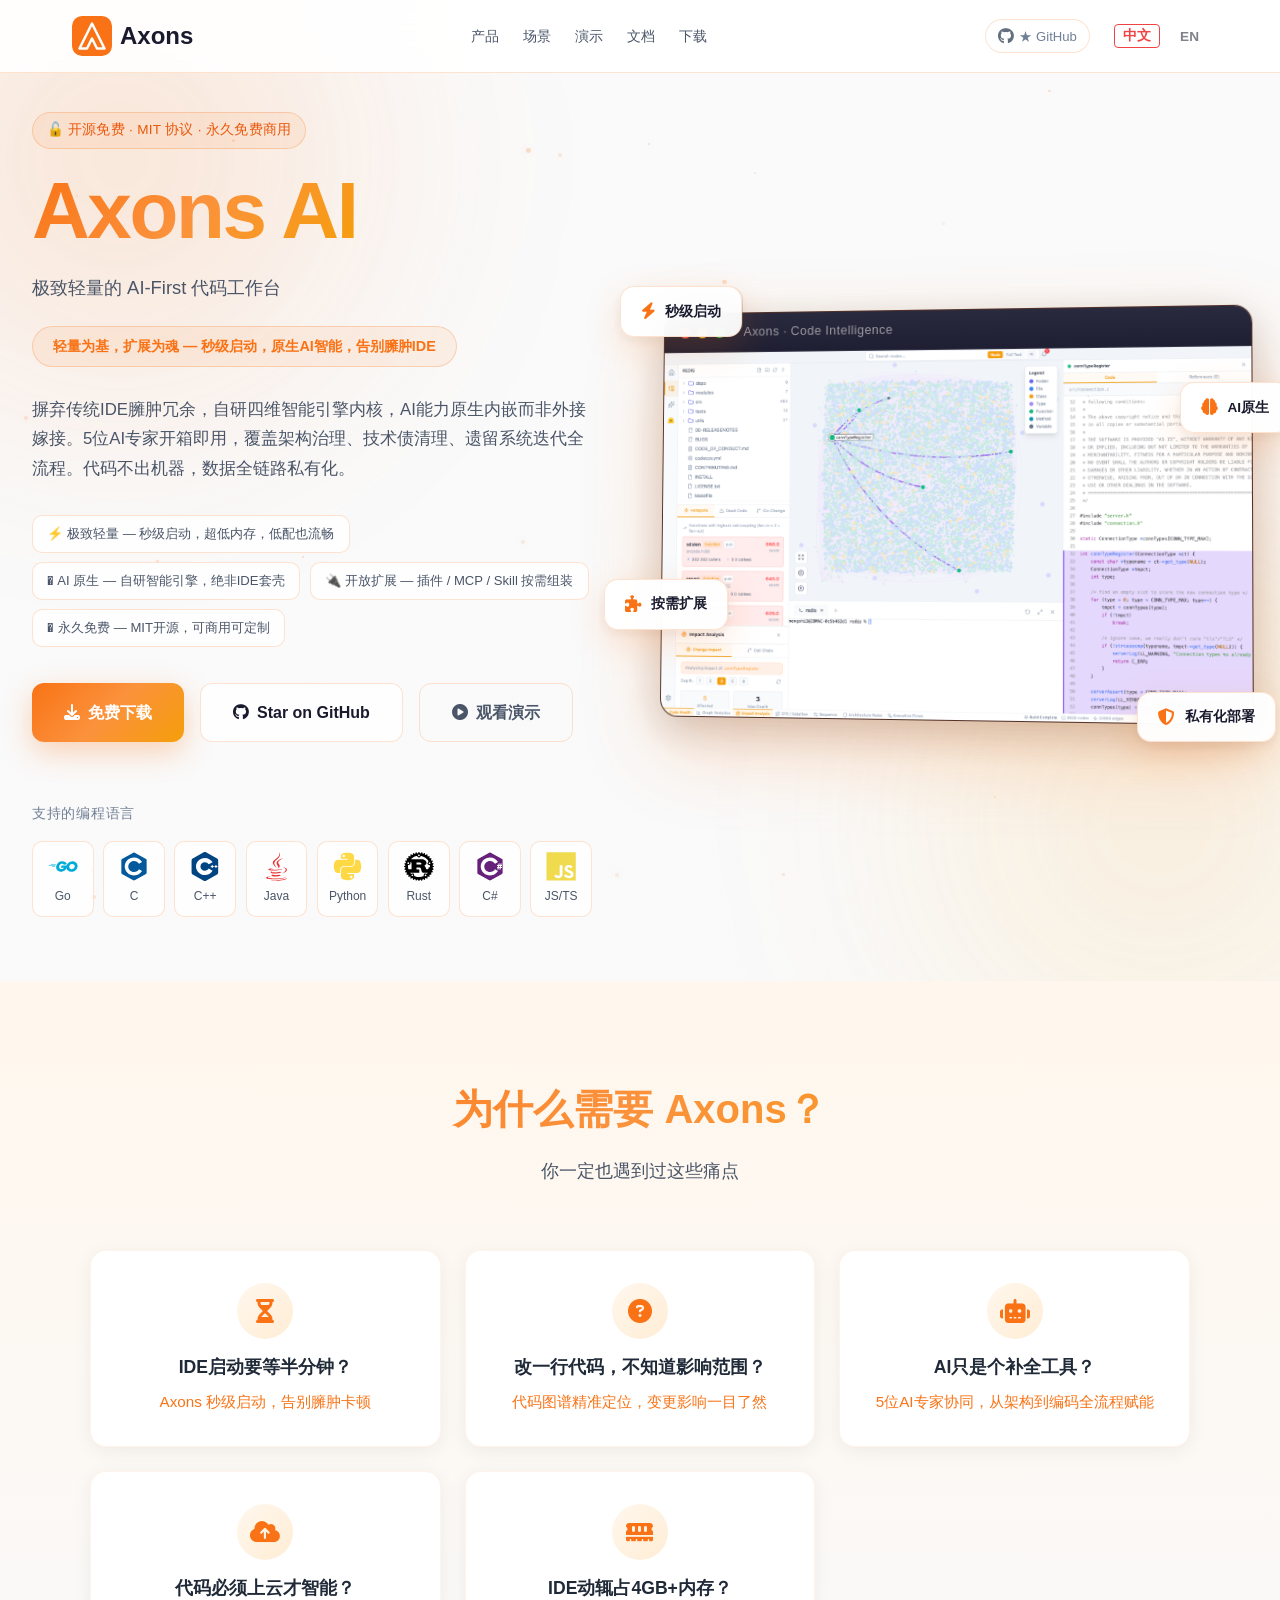
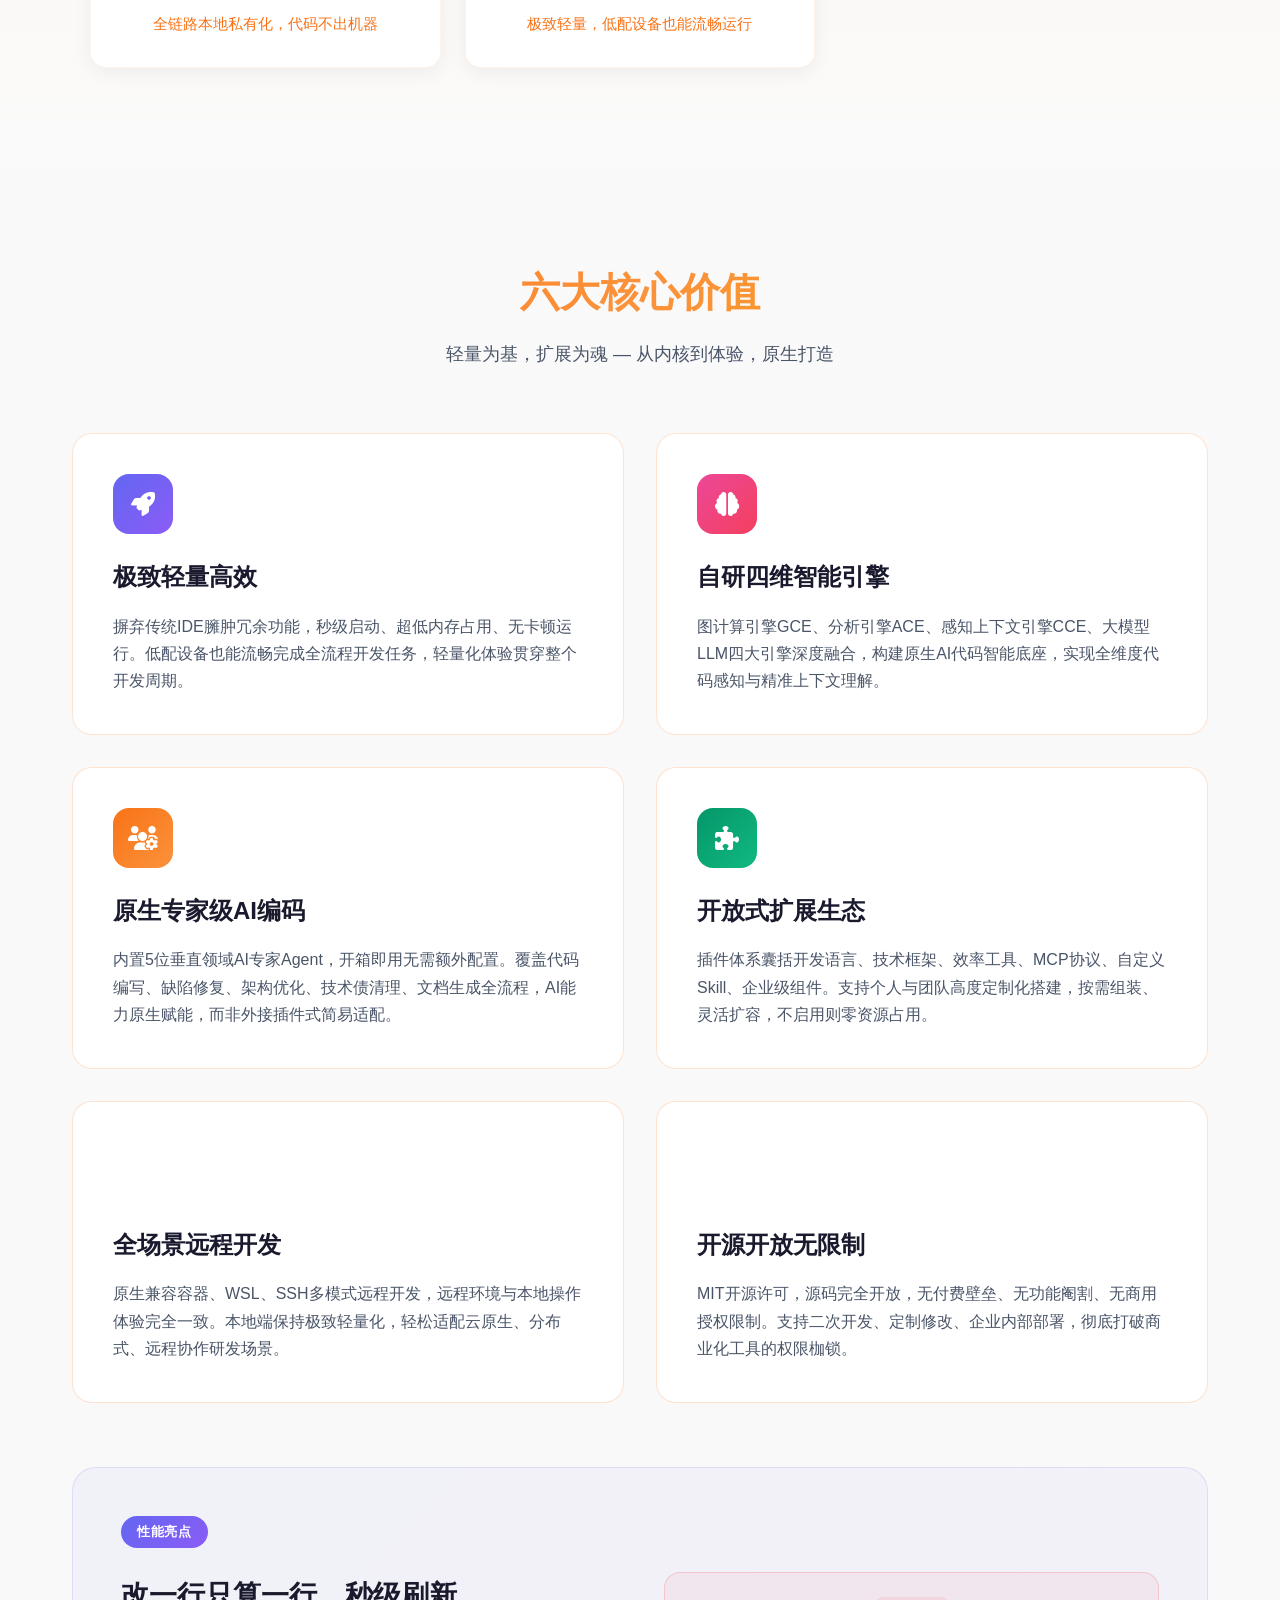
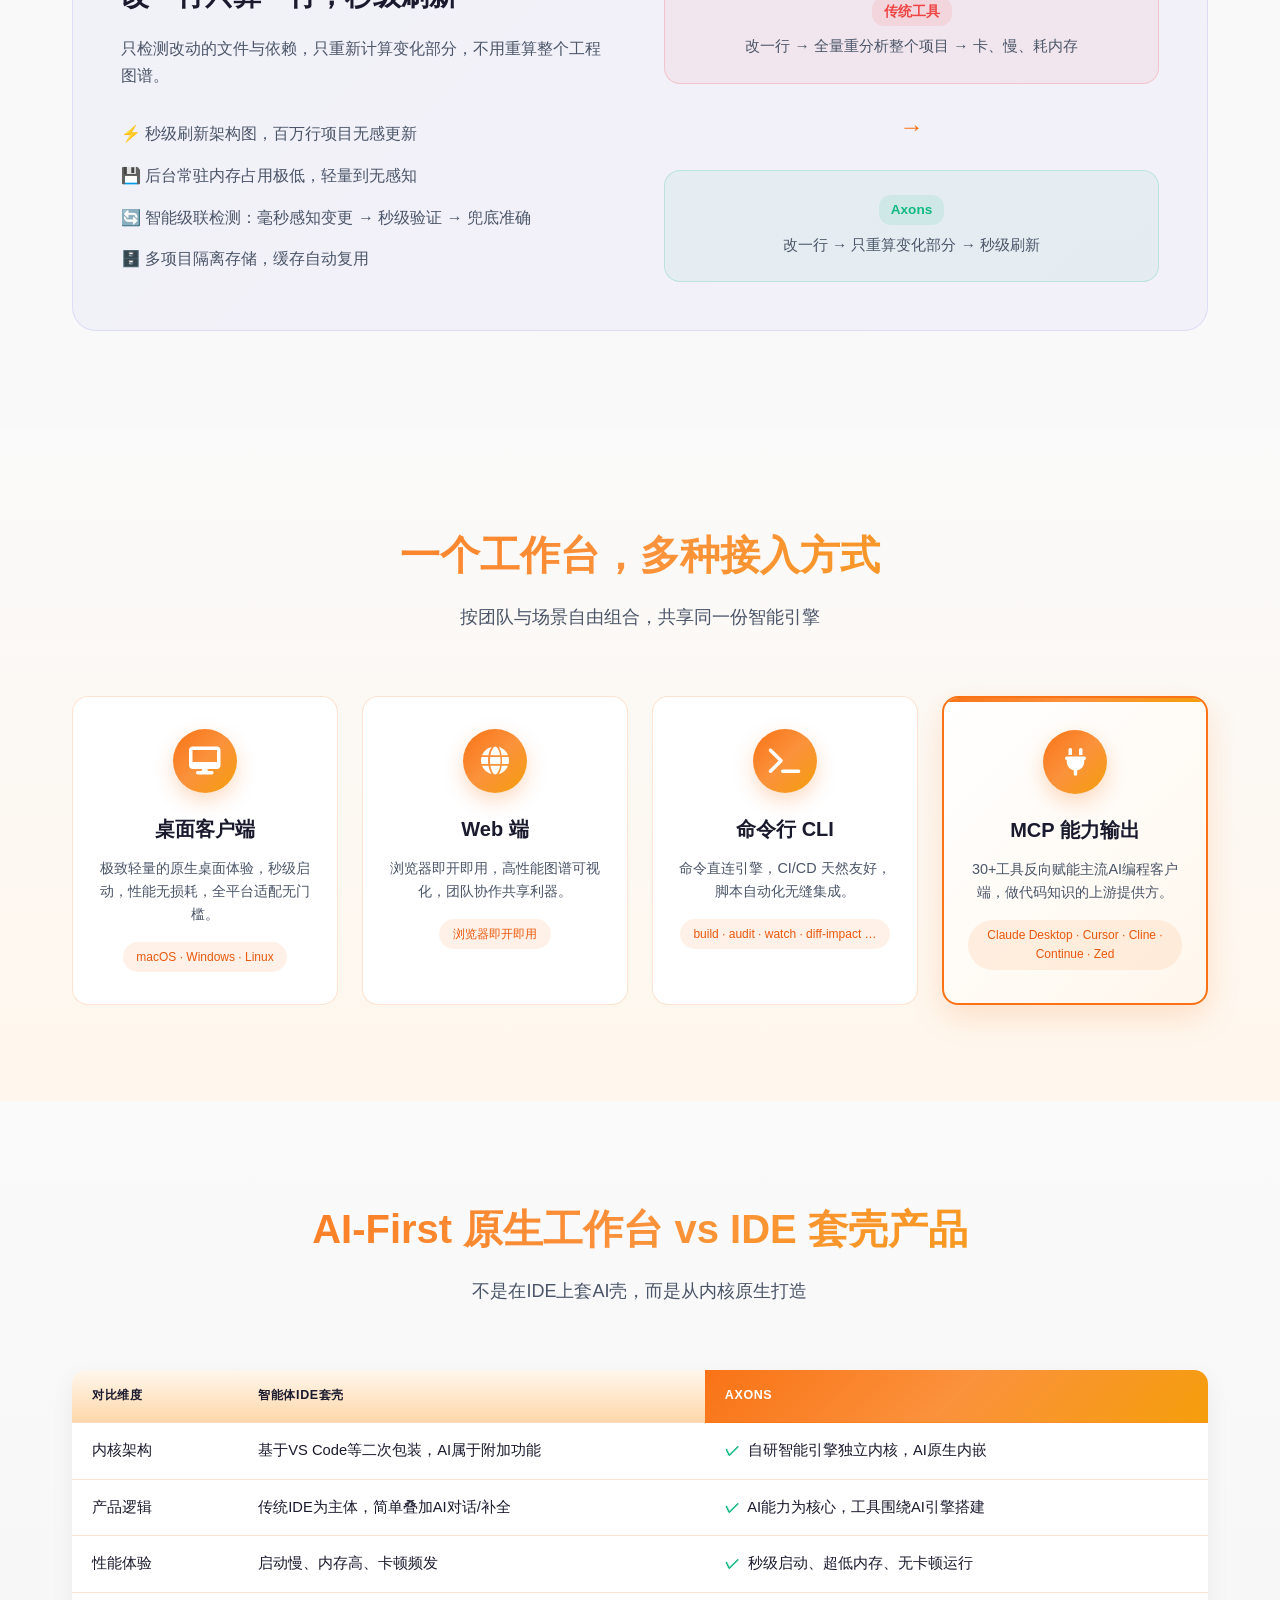
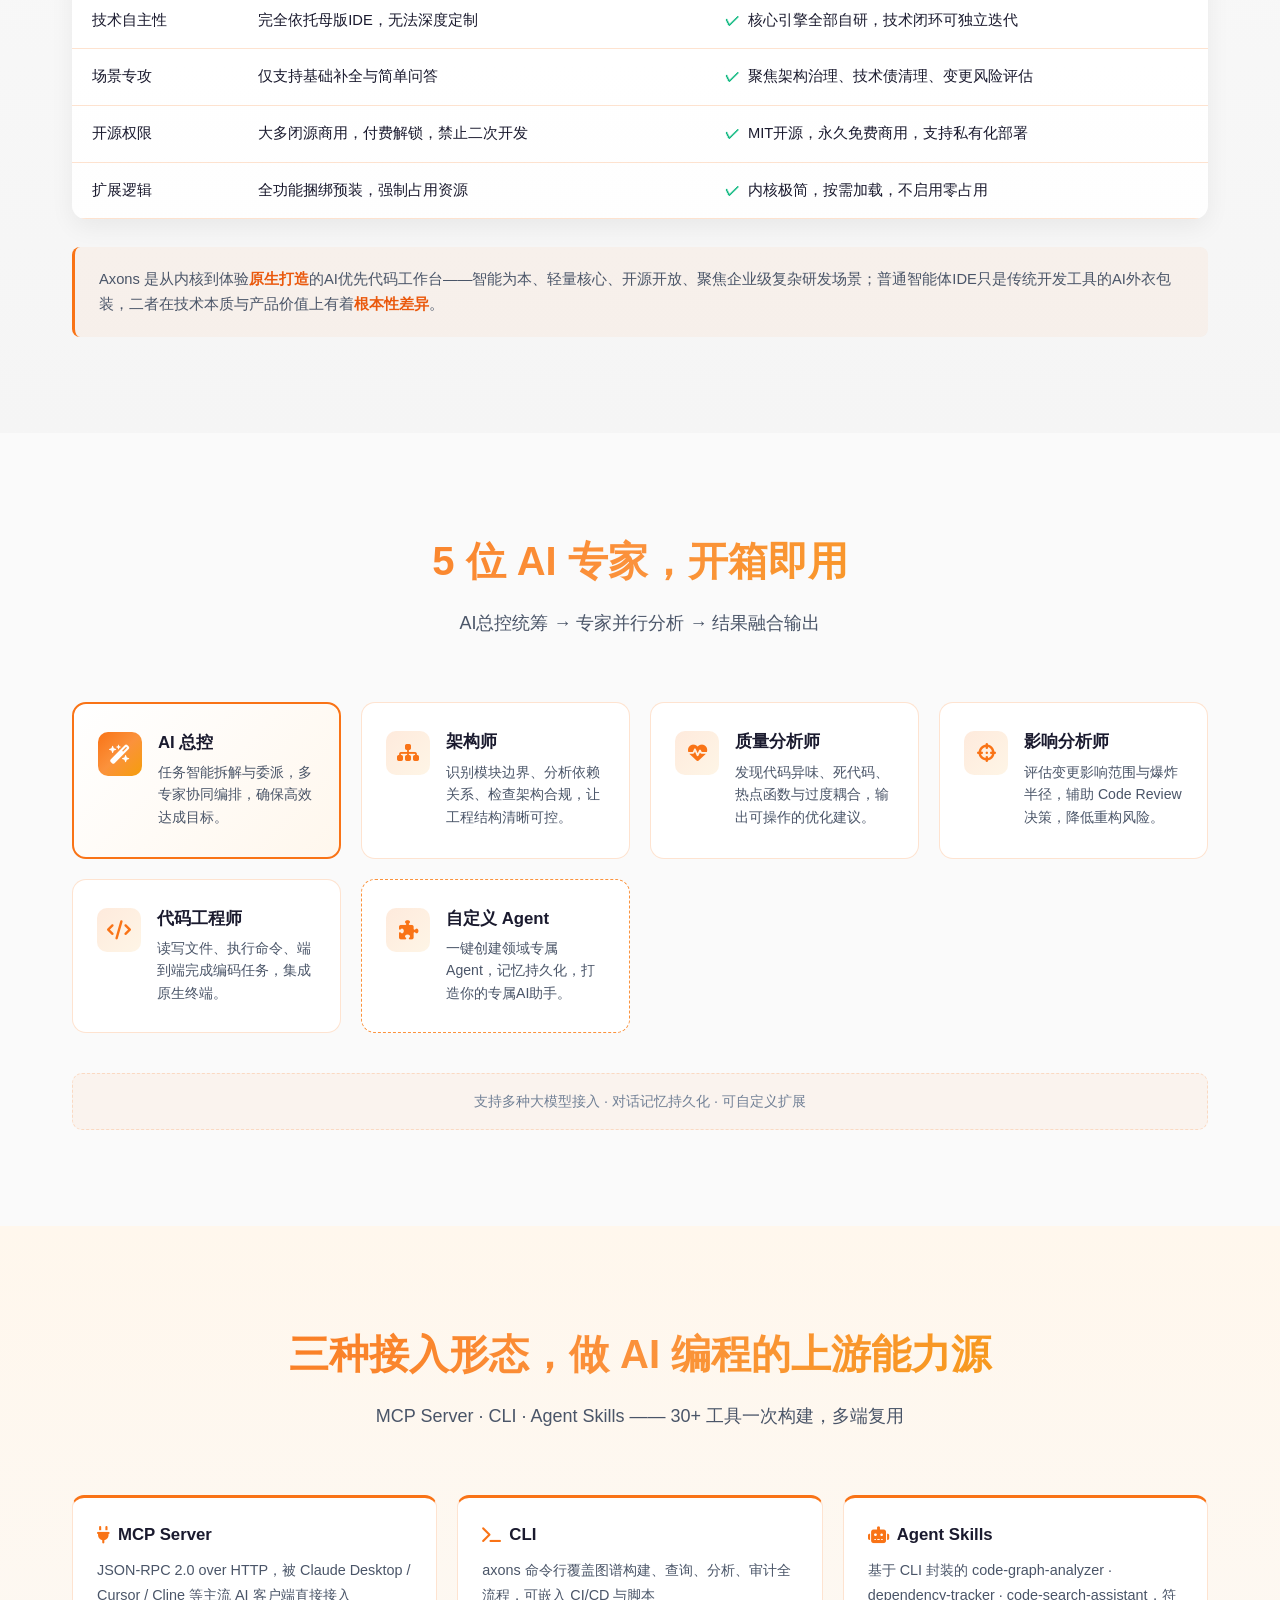
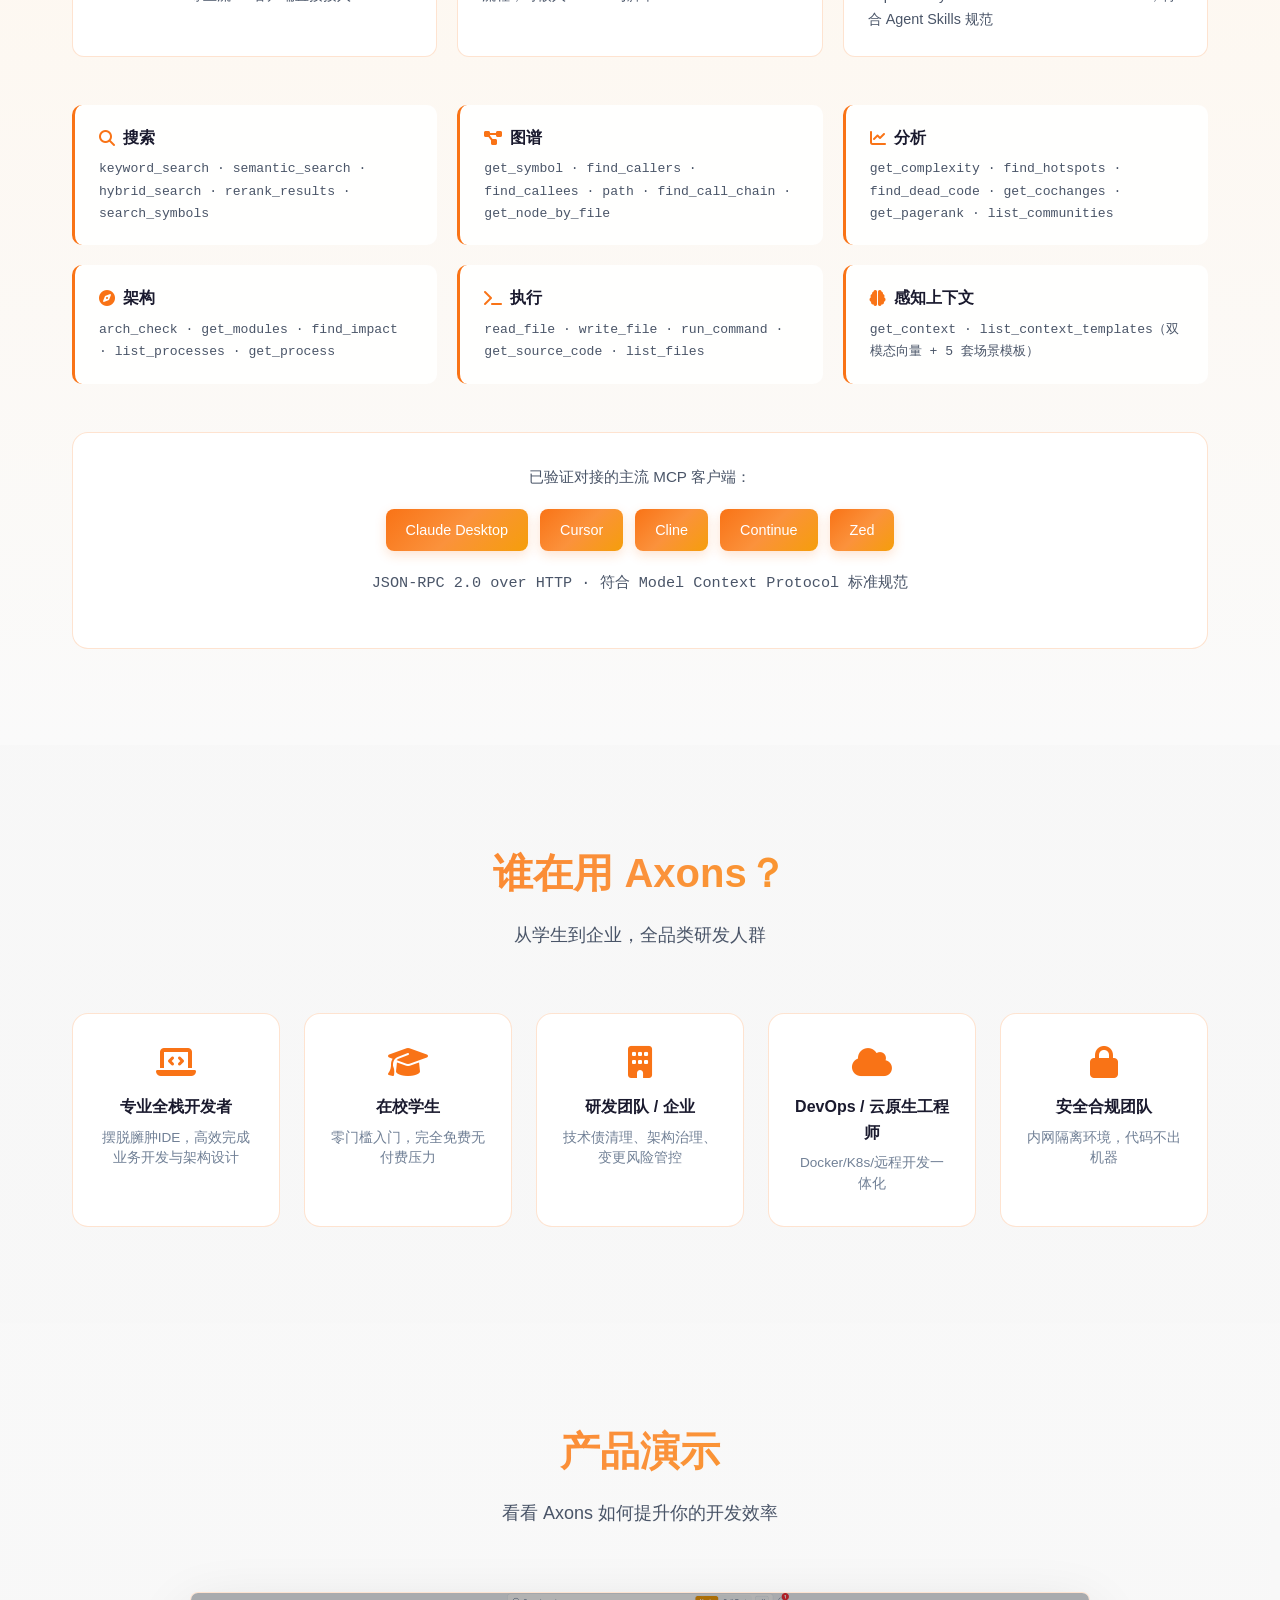
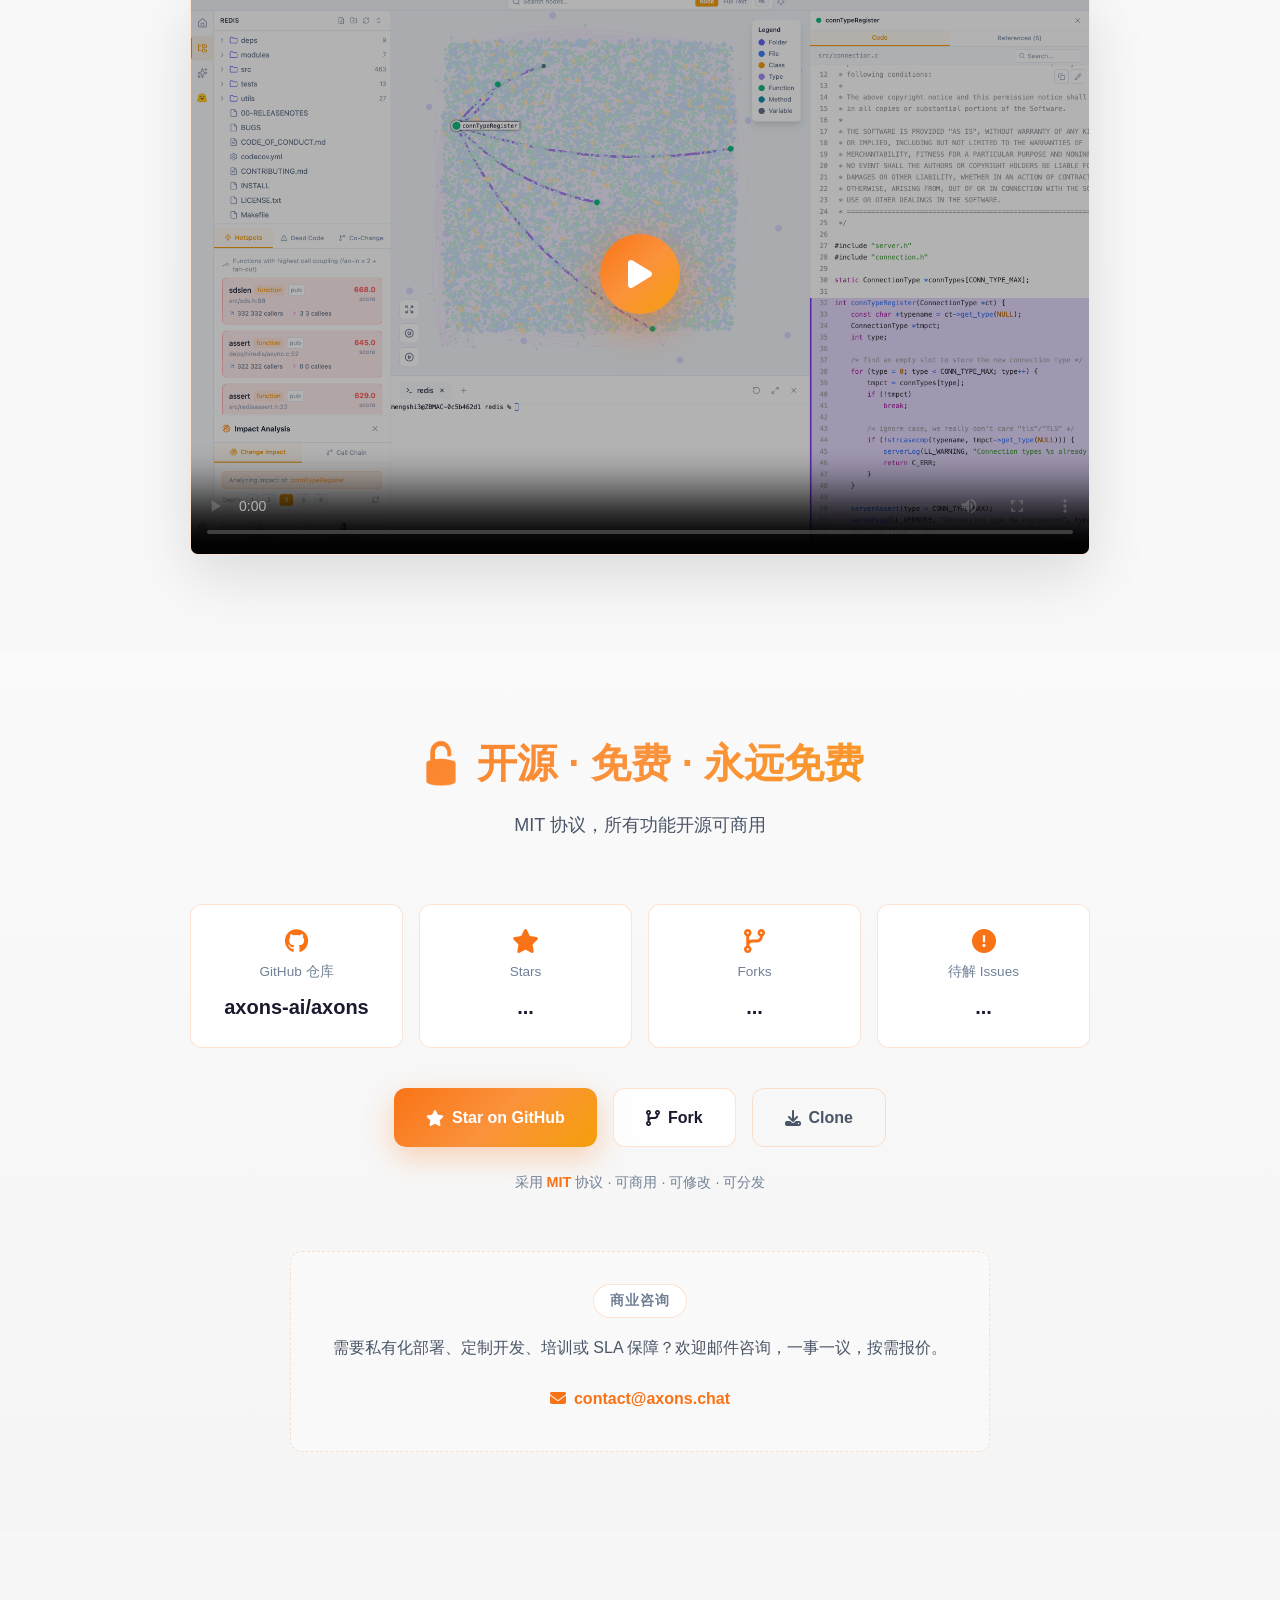
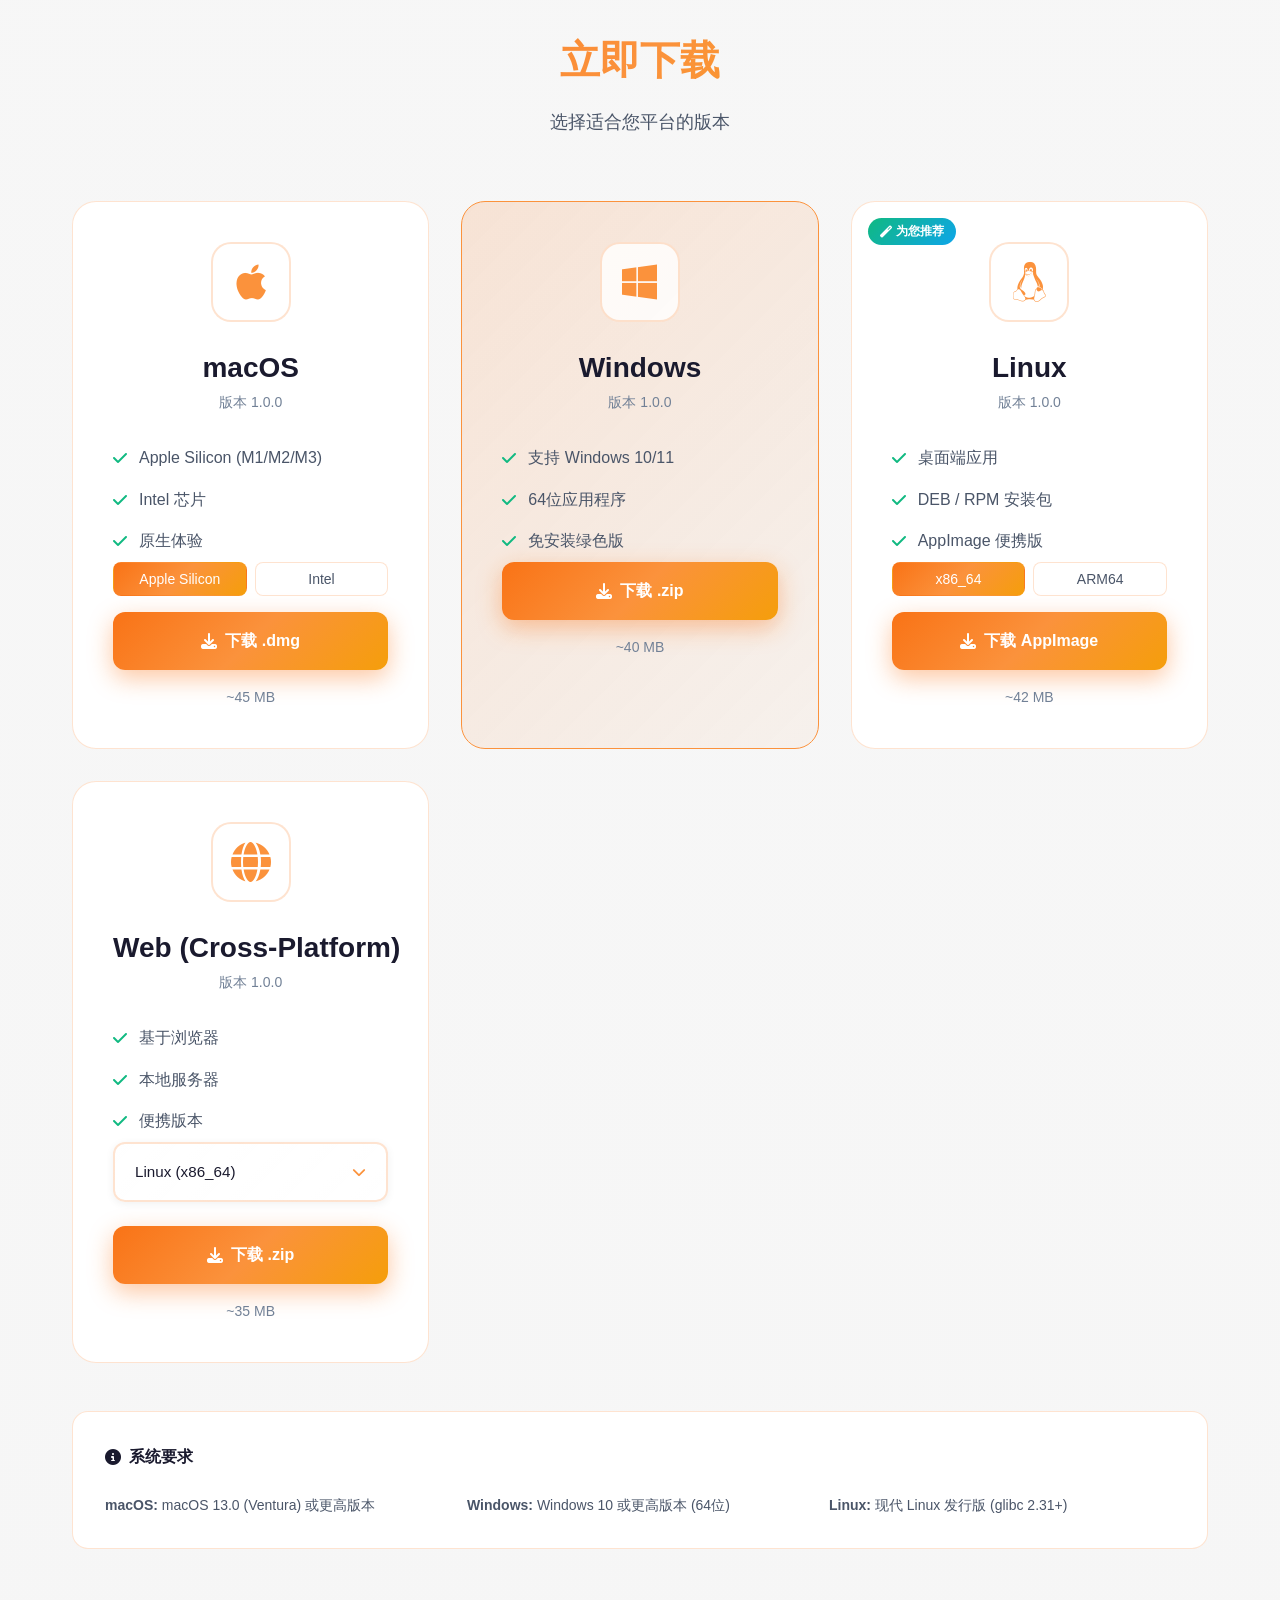
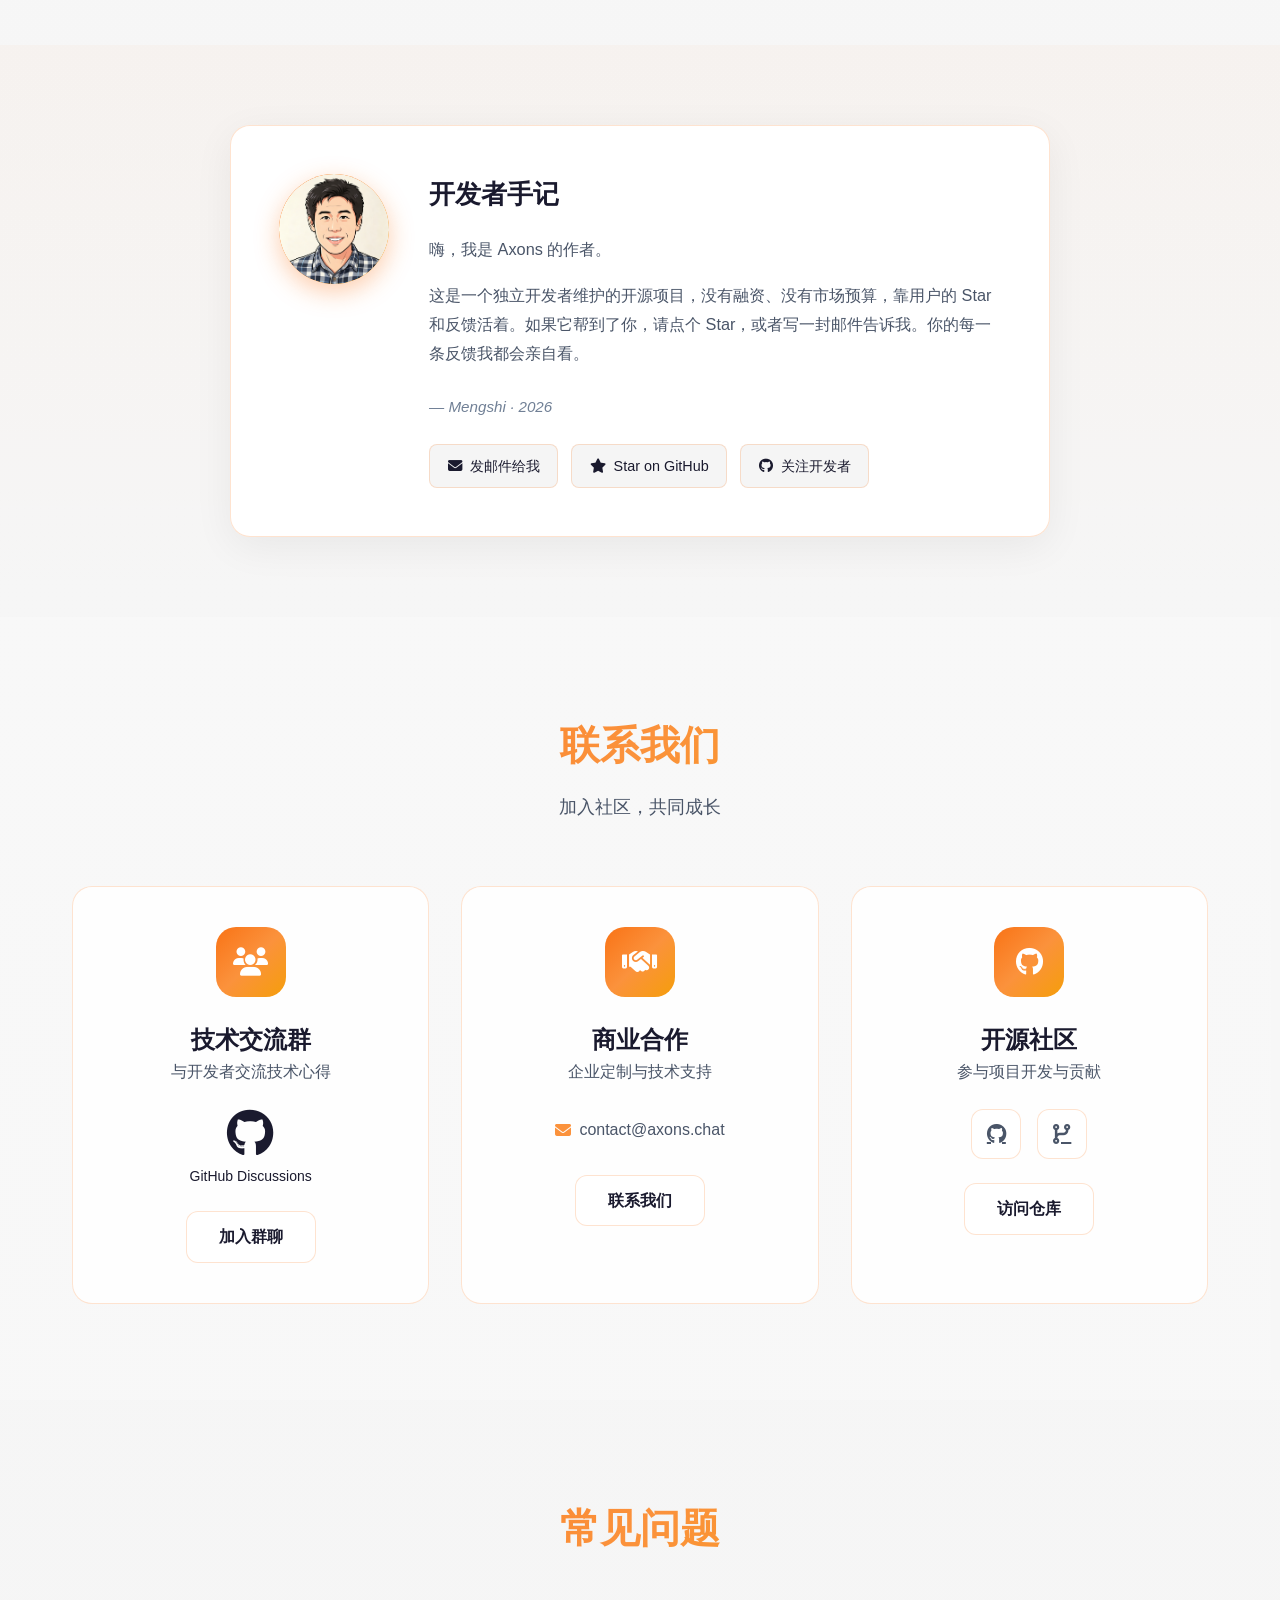
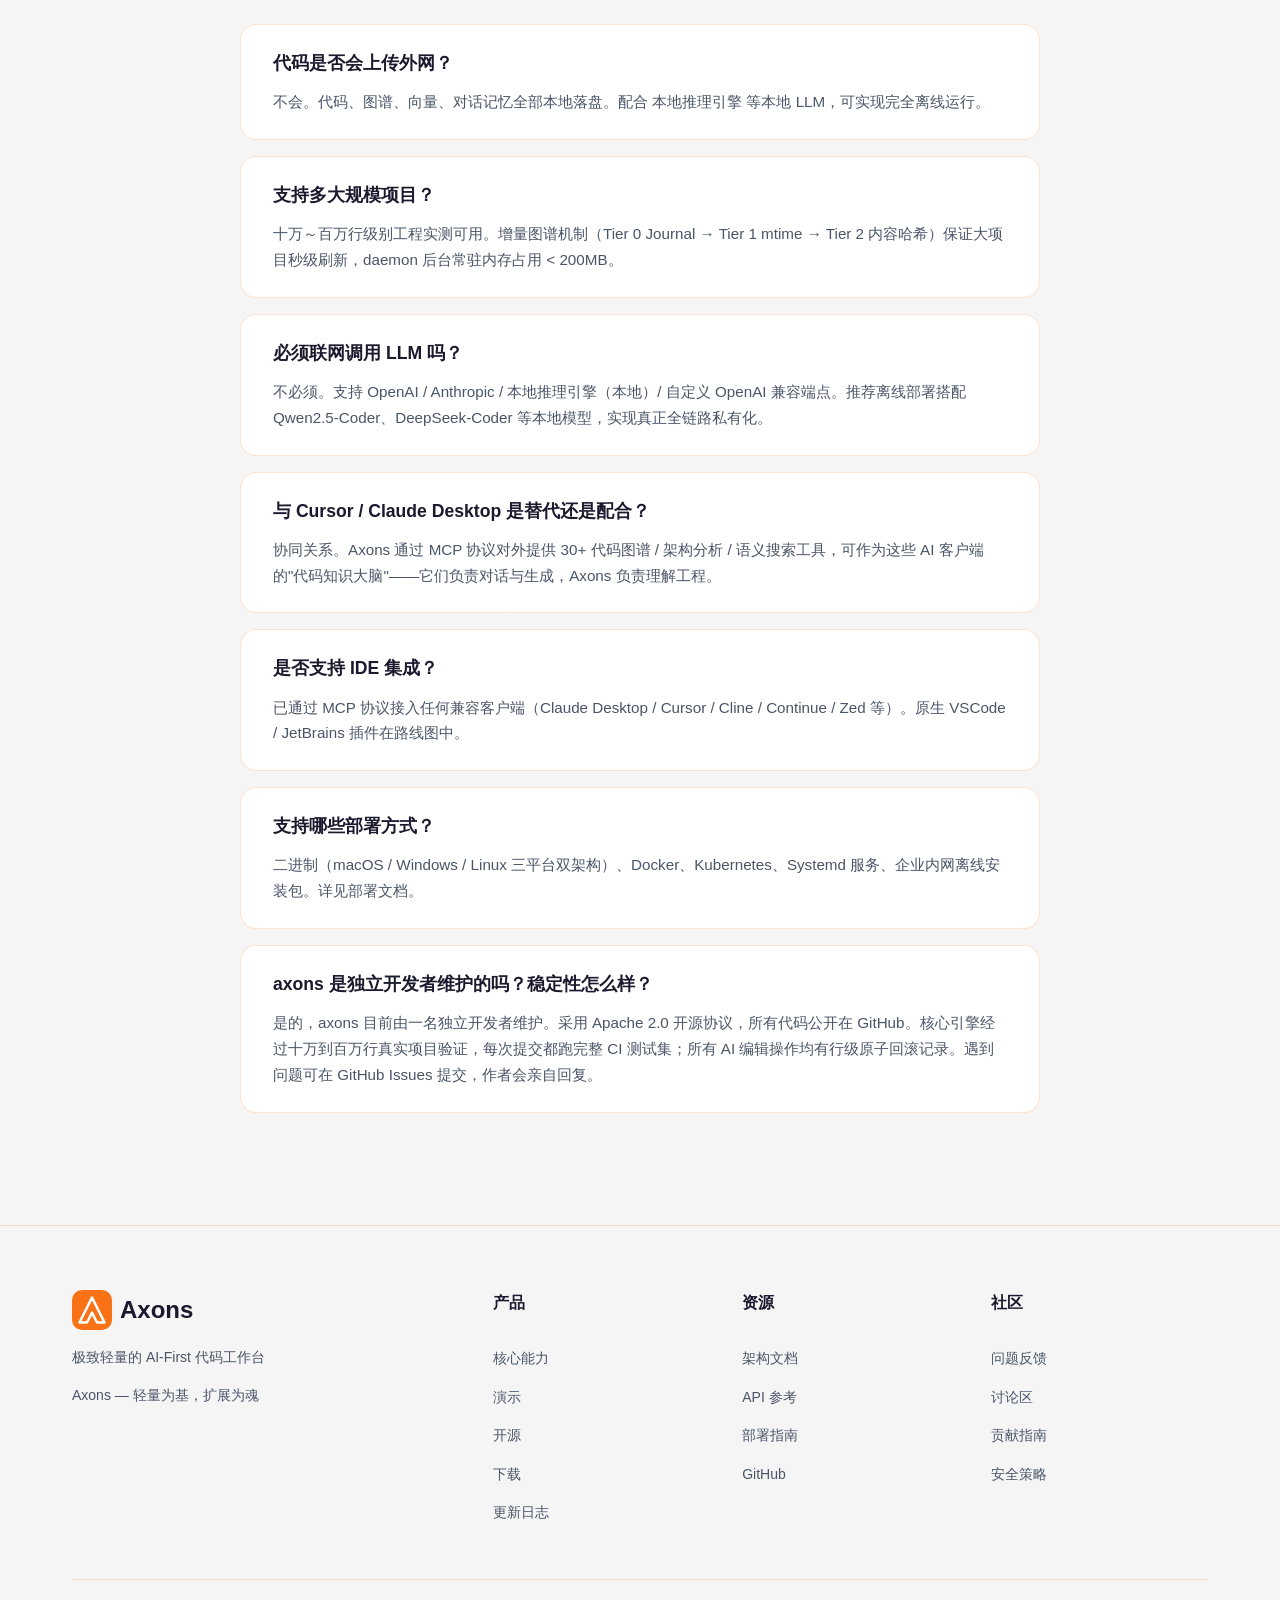
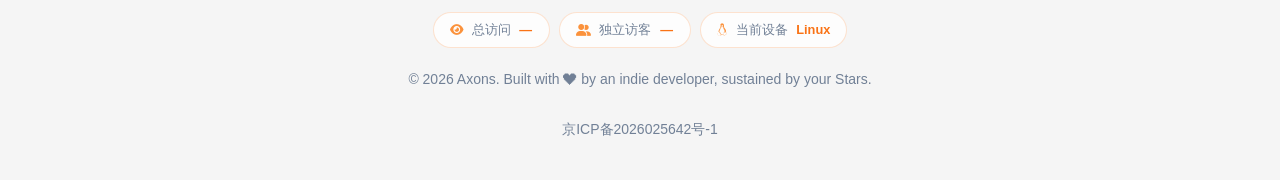
==== commit 1e4ff17d: "cr" ====
--- a/web/index.html
+++ b/web/index.html
@@ -58,7 +58,7 @@
             <!-- Left: Text content -->
             <div class="hero-content">
                 <p class="hero-eyebrow indie-badge" data-i18n="hero.positioning">🔓 开源免费 · MIT 协议 · 永久免费商用</p>
-                <h1 class="hero-title" data-i18n="hero.title">Axons</h1>
+                <h1 class="hero-title" data-i18n="hero.title">Axons AI</h1>
                 <p class="hero-subtitle" data-i18n="hero.subtitle">极致轻量的 AI-First 代码工作台</p>
                 <p class="hero-declaration" data-i18n="hero.declaration">轻量为基，扩展为魂 — 秒级启动，原生AI智能，告别臃肿IDE</p>
                 <p class="hero-description" data-i18n="hero.description">
@@ -546,7 +546,7 @@
                     <div class="os-stat-card">
                         <i class="fab fa-github"></i>
                         <span class="os-stat-label" data-i18n="os.stat.repo">GitHub Repo</span>
-                        <span class="os-stat-value">mengshi02/axons</span>
+                        <span class="os-stat-value">axons-ai/axons</span>
                     </div>
                     <div class="os-stat-card">
                         <i class="fas fa-star"></i>
@@ -849,7 +849,7 @@
                         <a href="https://github.com/mengshi02/axons" target="_blank" title="GitHub">
                             <i class="fab fa-github"></i>
                         </a>
-                        <a href="https://gitee.com/mengshi02/axons" target="_blank" title="Gitee">
+                        <a href="https://gitee.com/axons-ai/axons" target="_blank" title="Gitee">
                             <i class="fas fa-code-branch"></i>
                         </a>
                     </div>
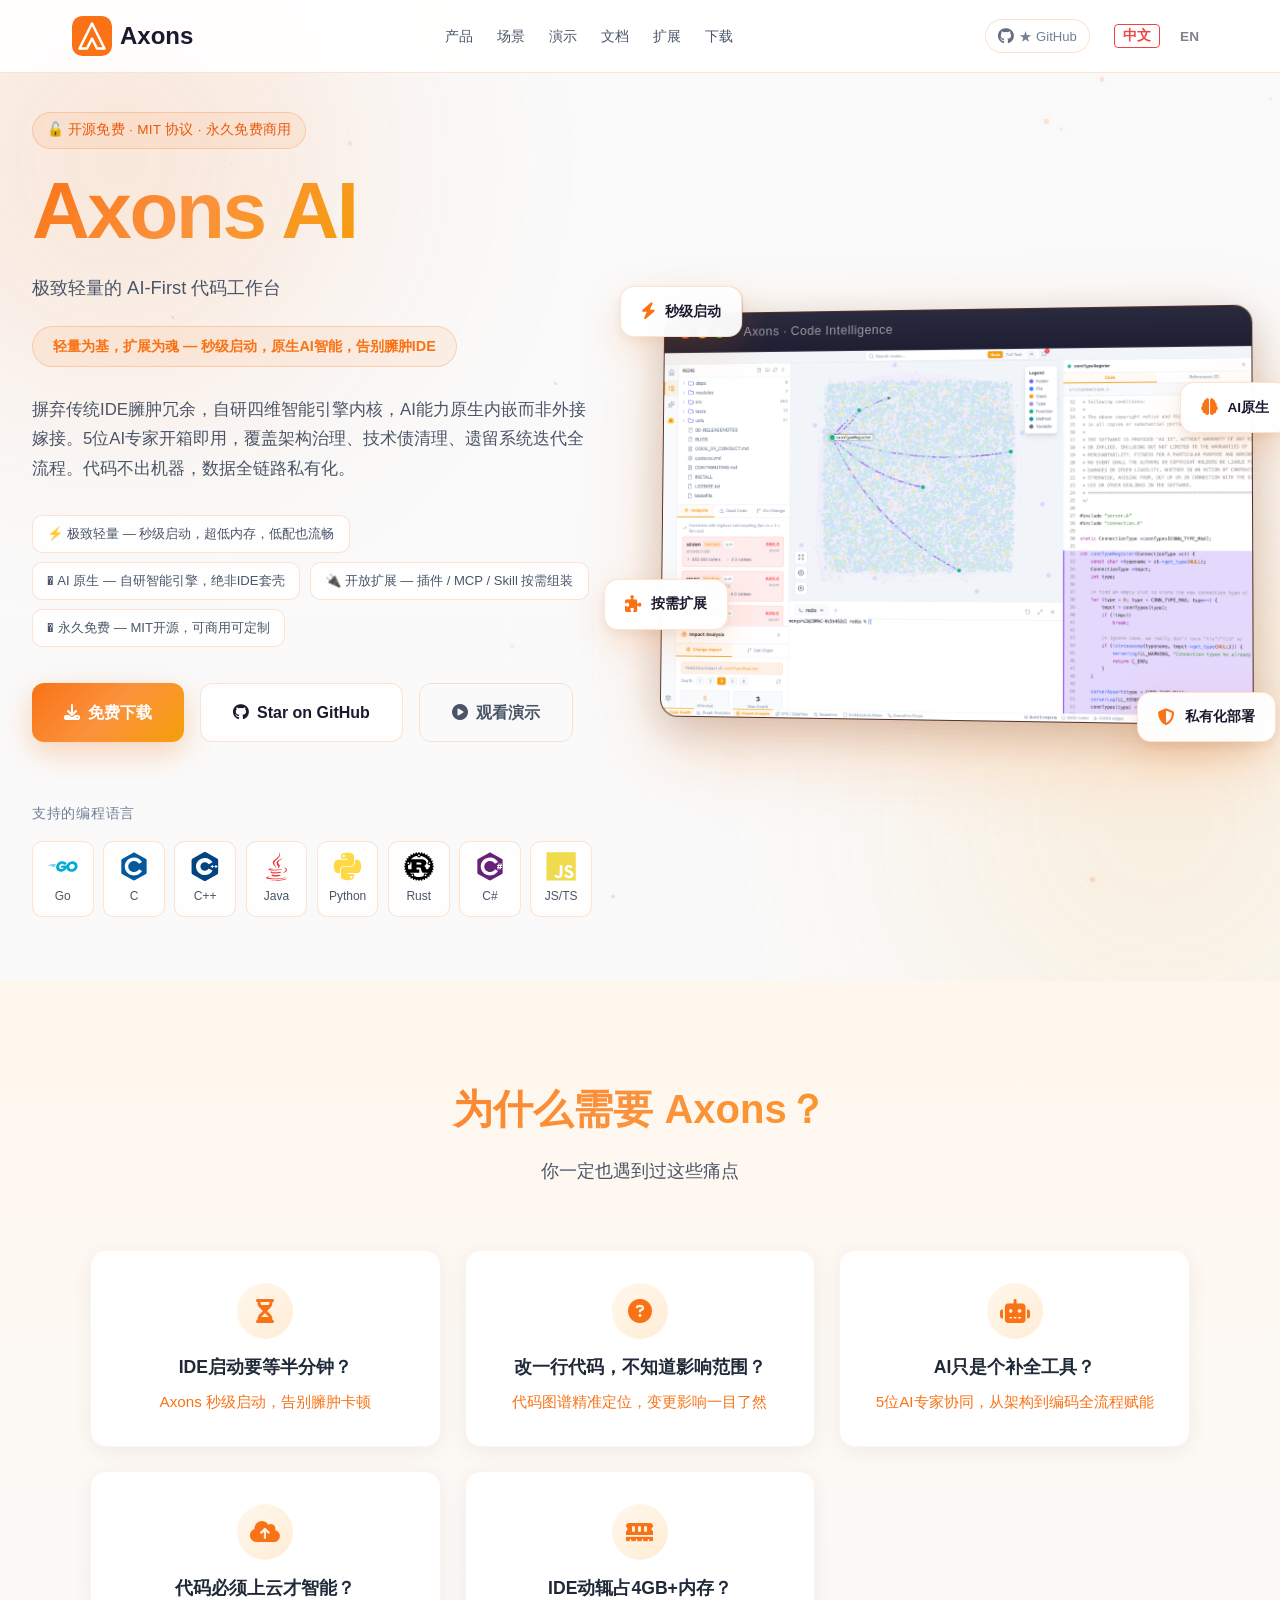
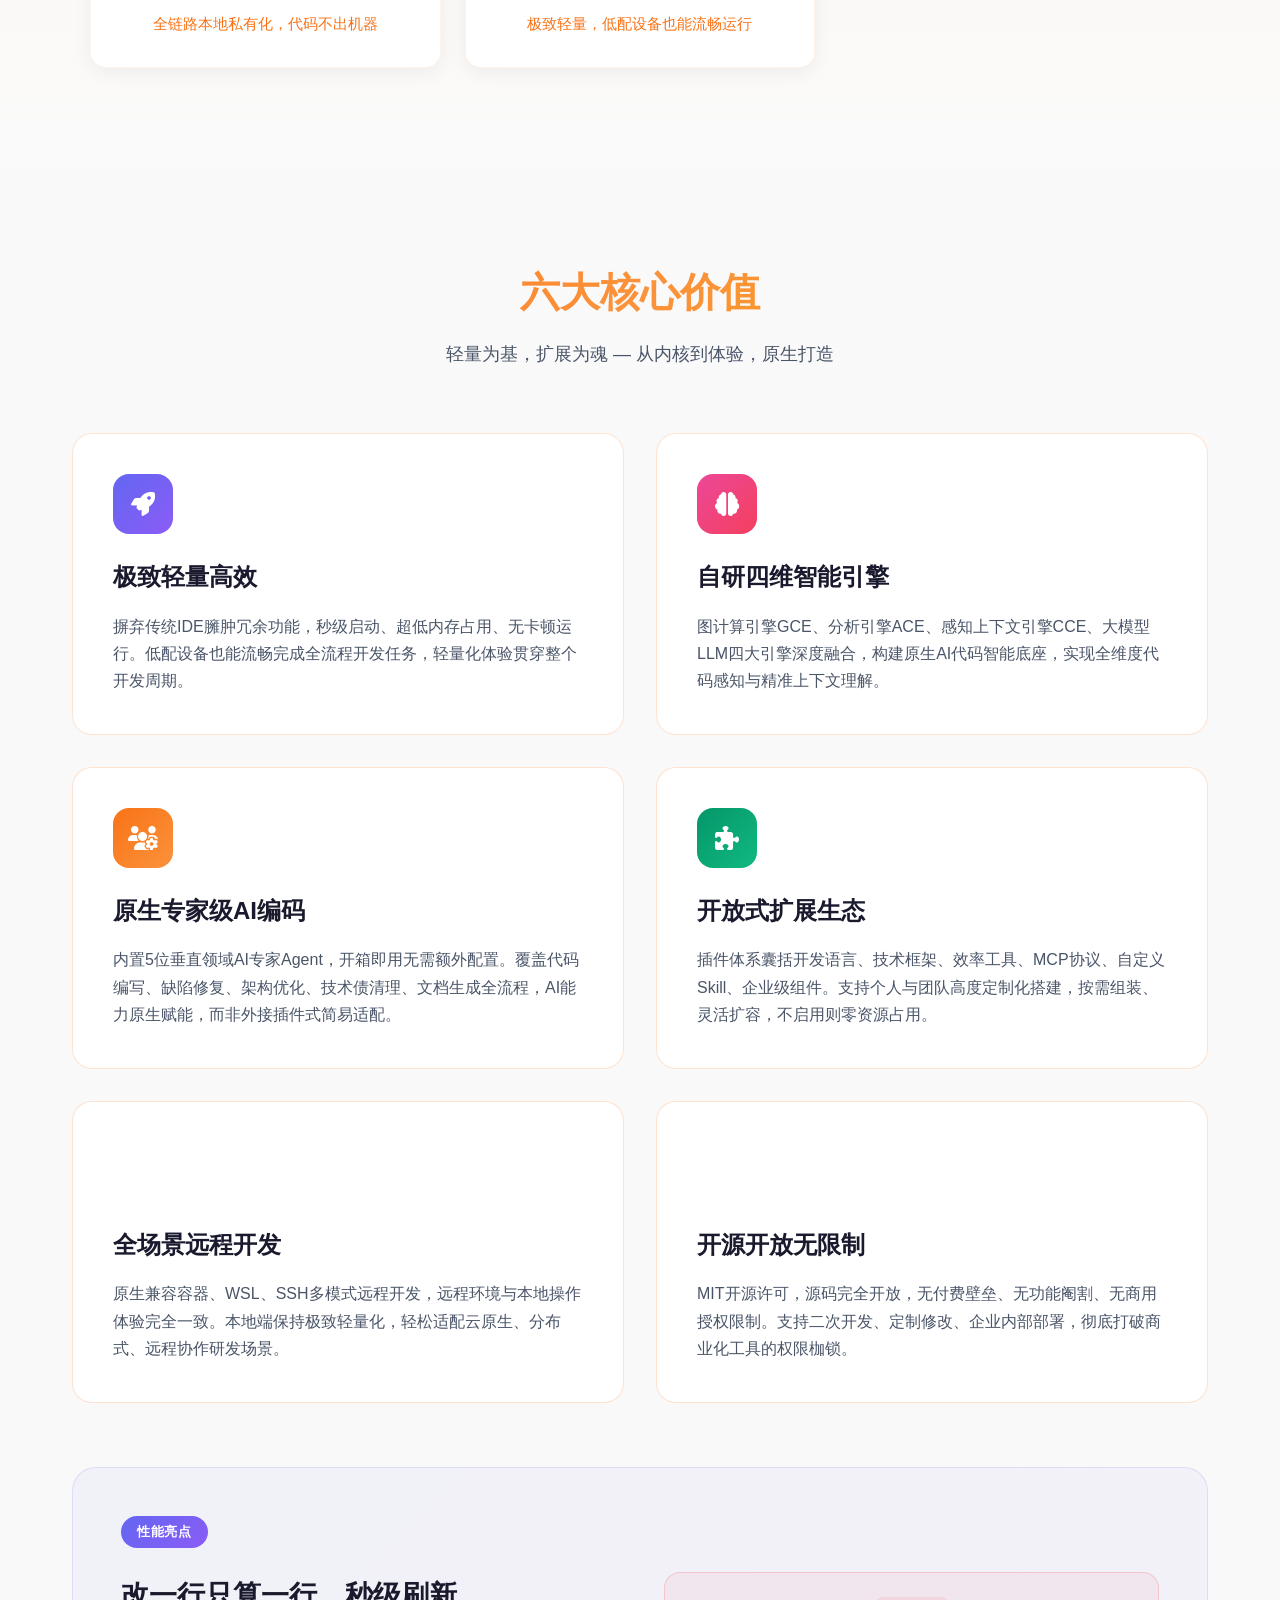
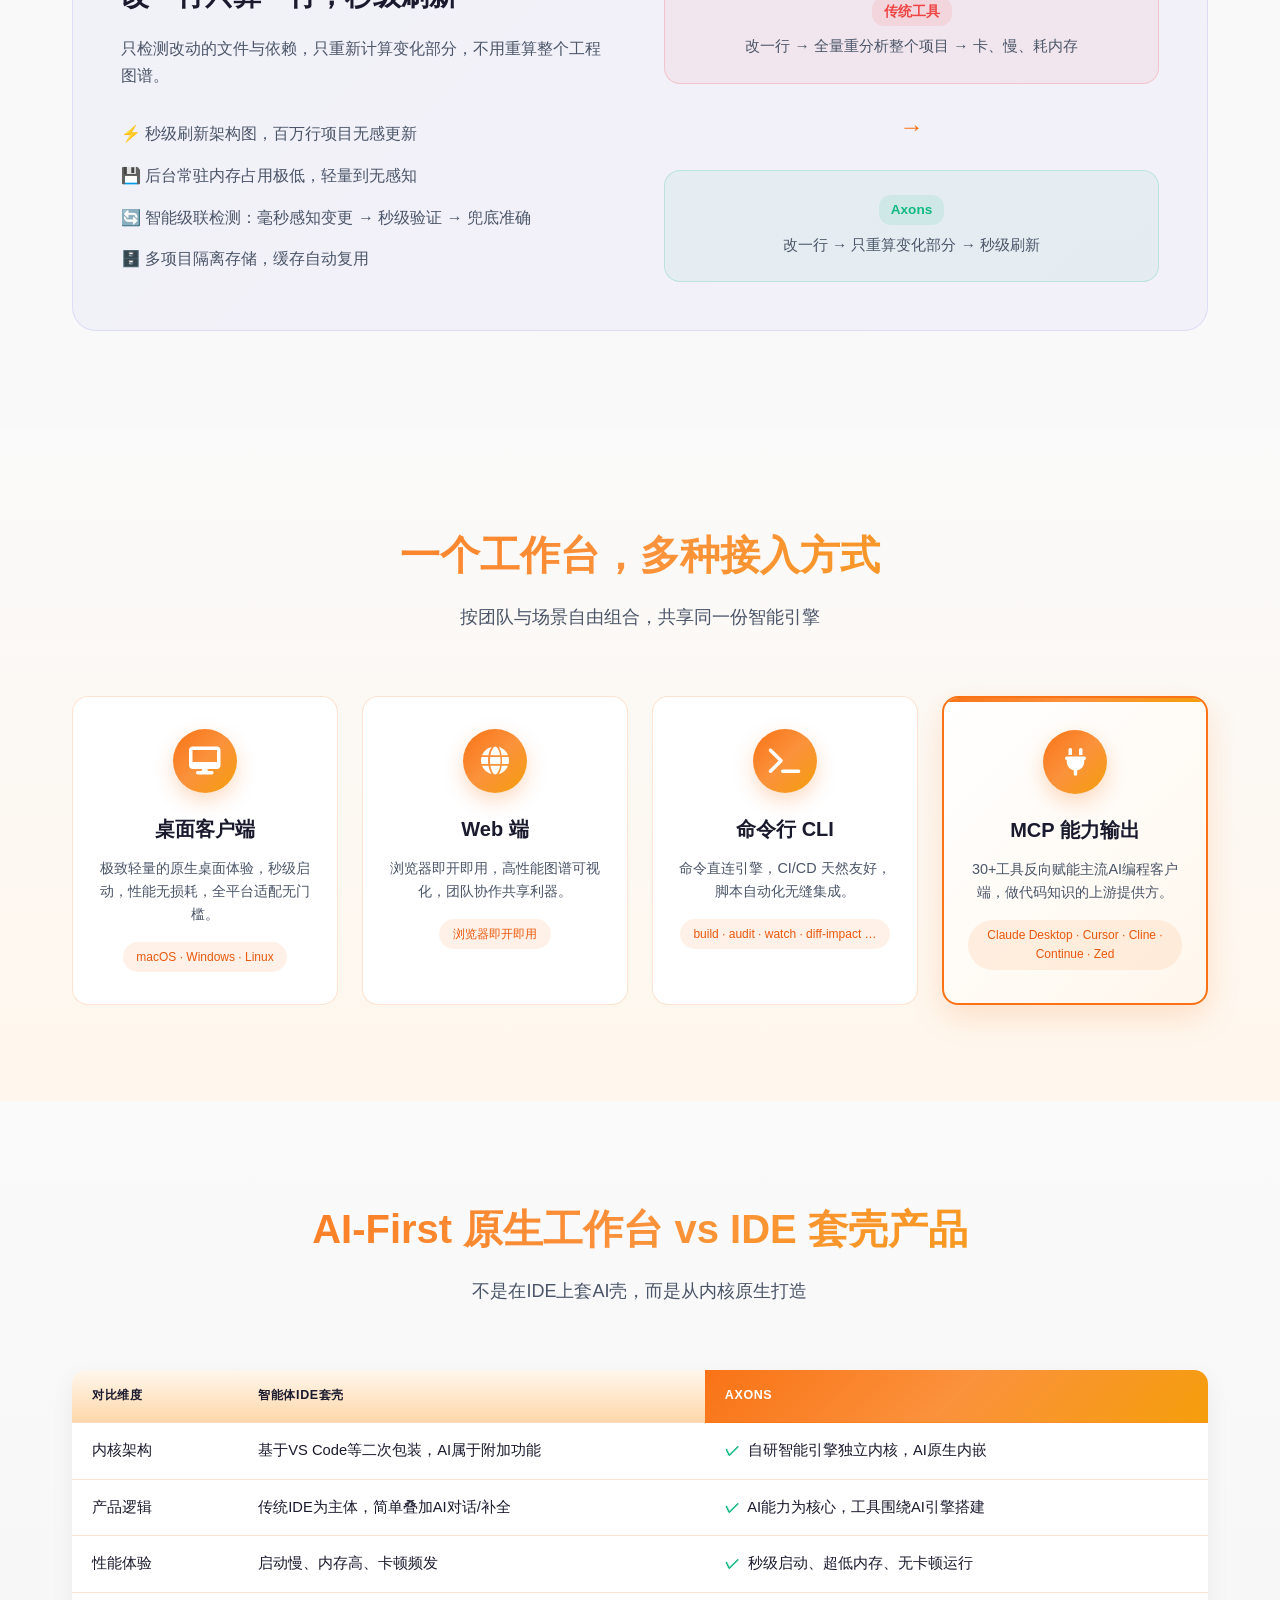
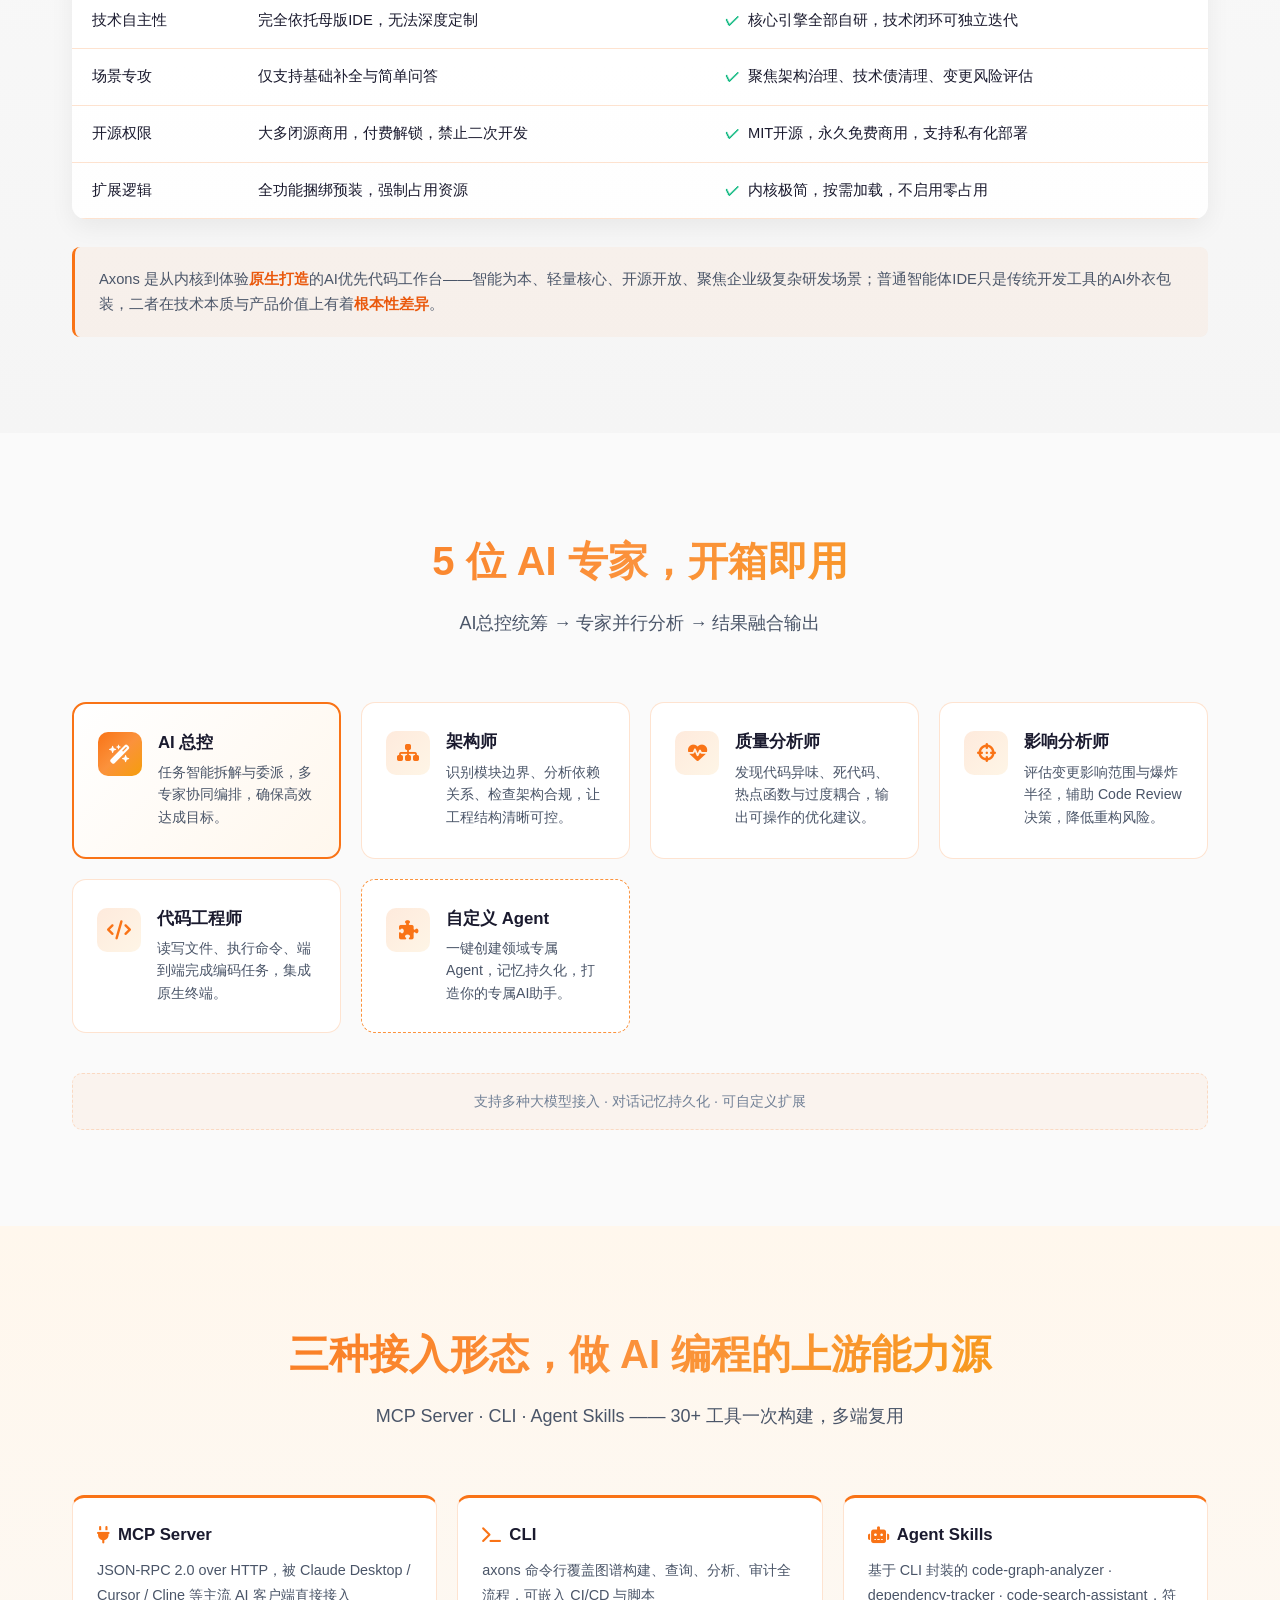
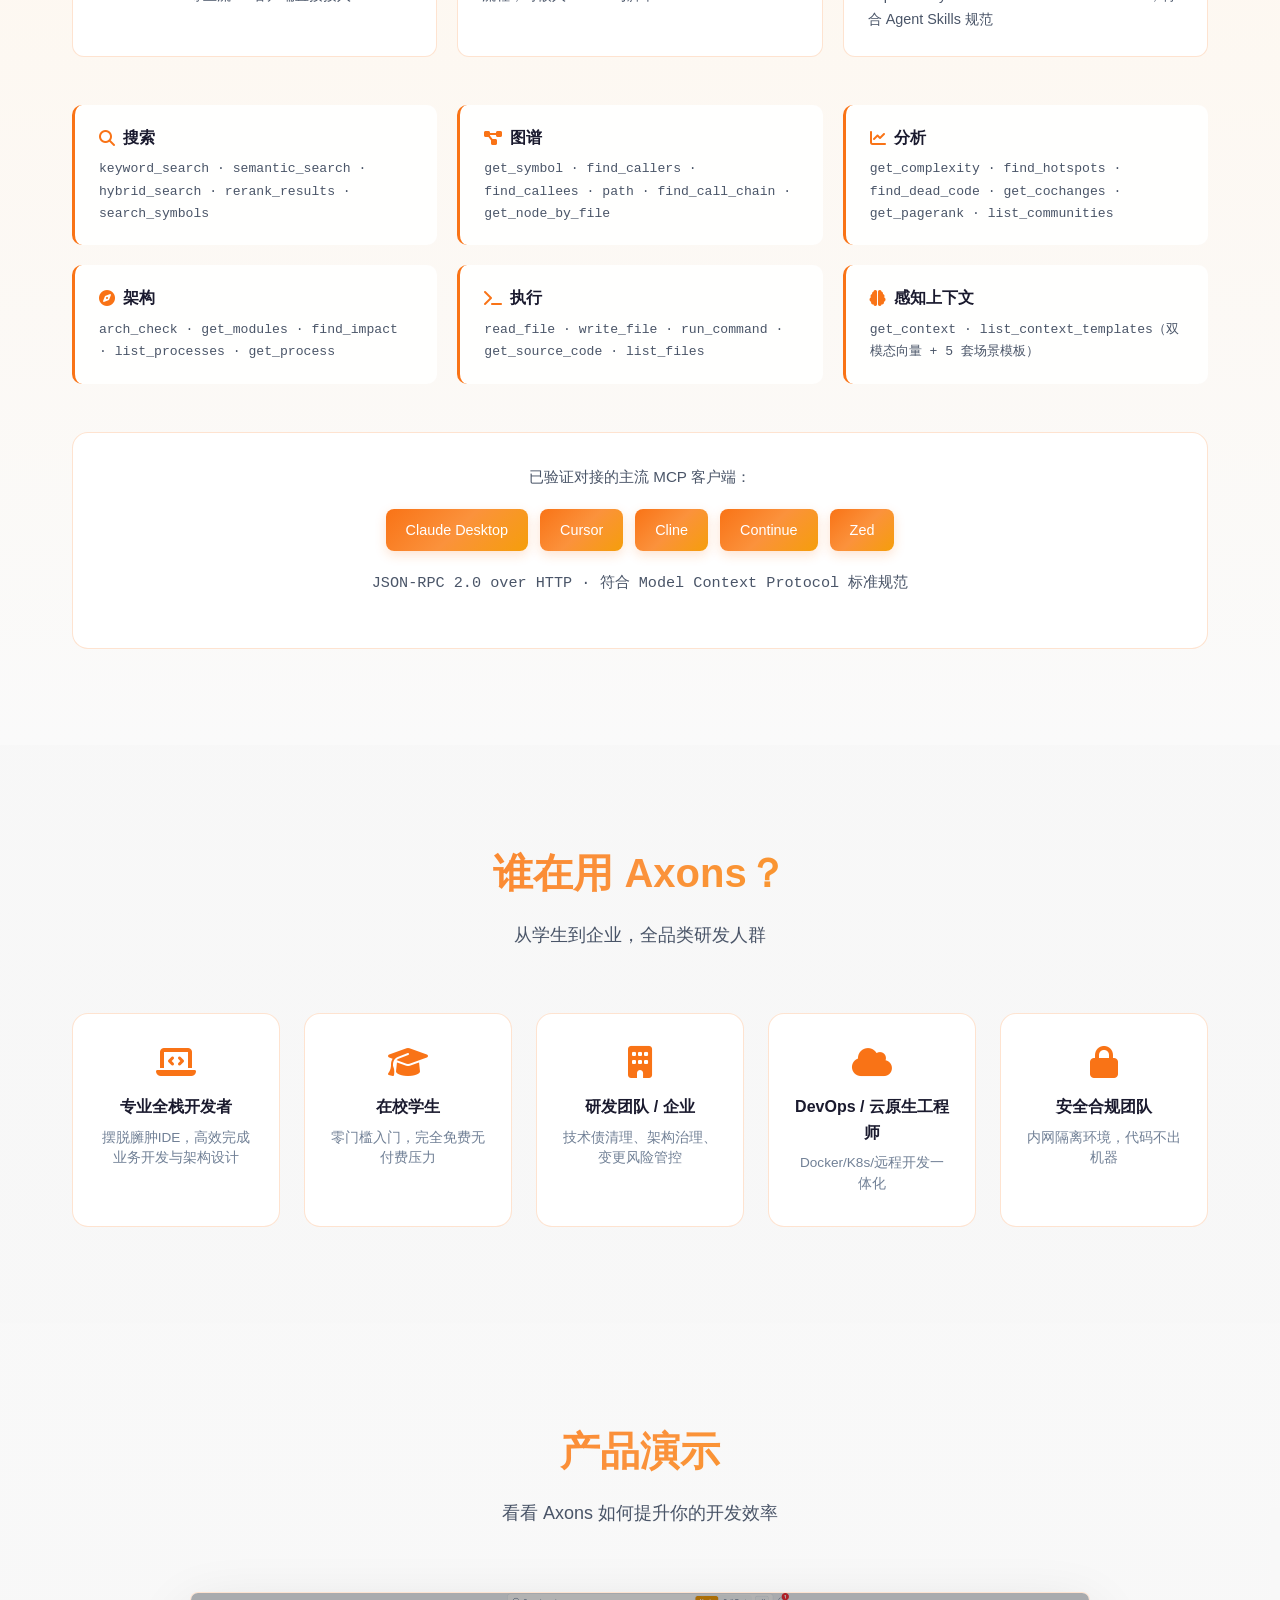
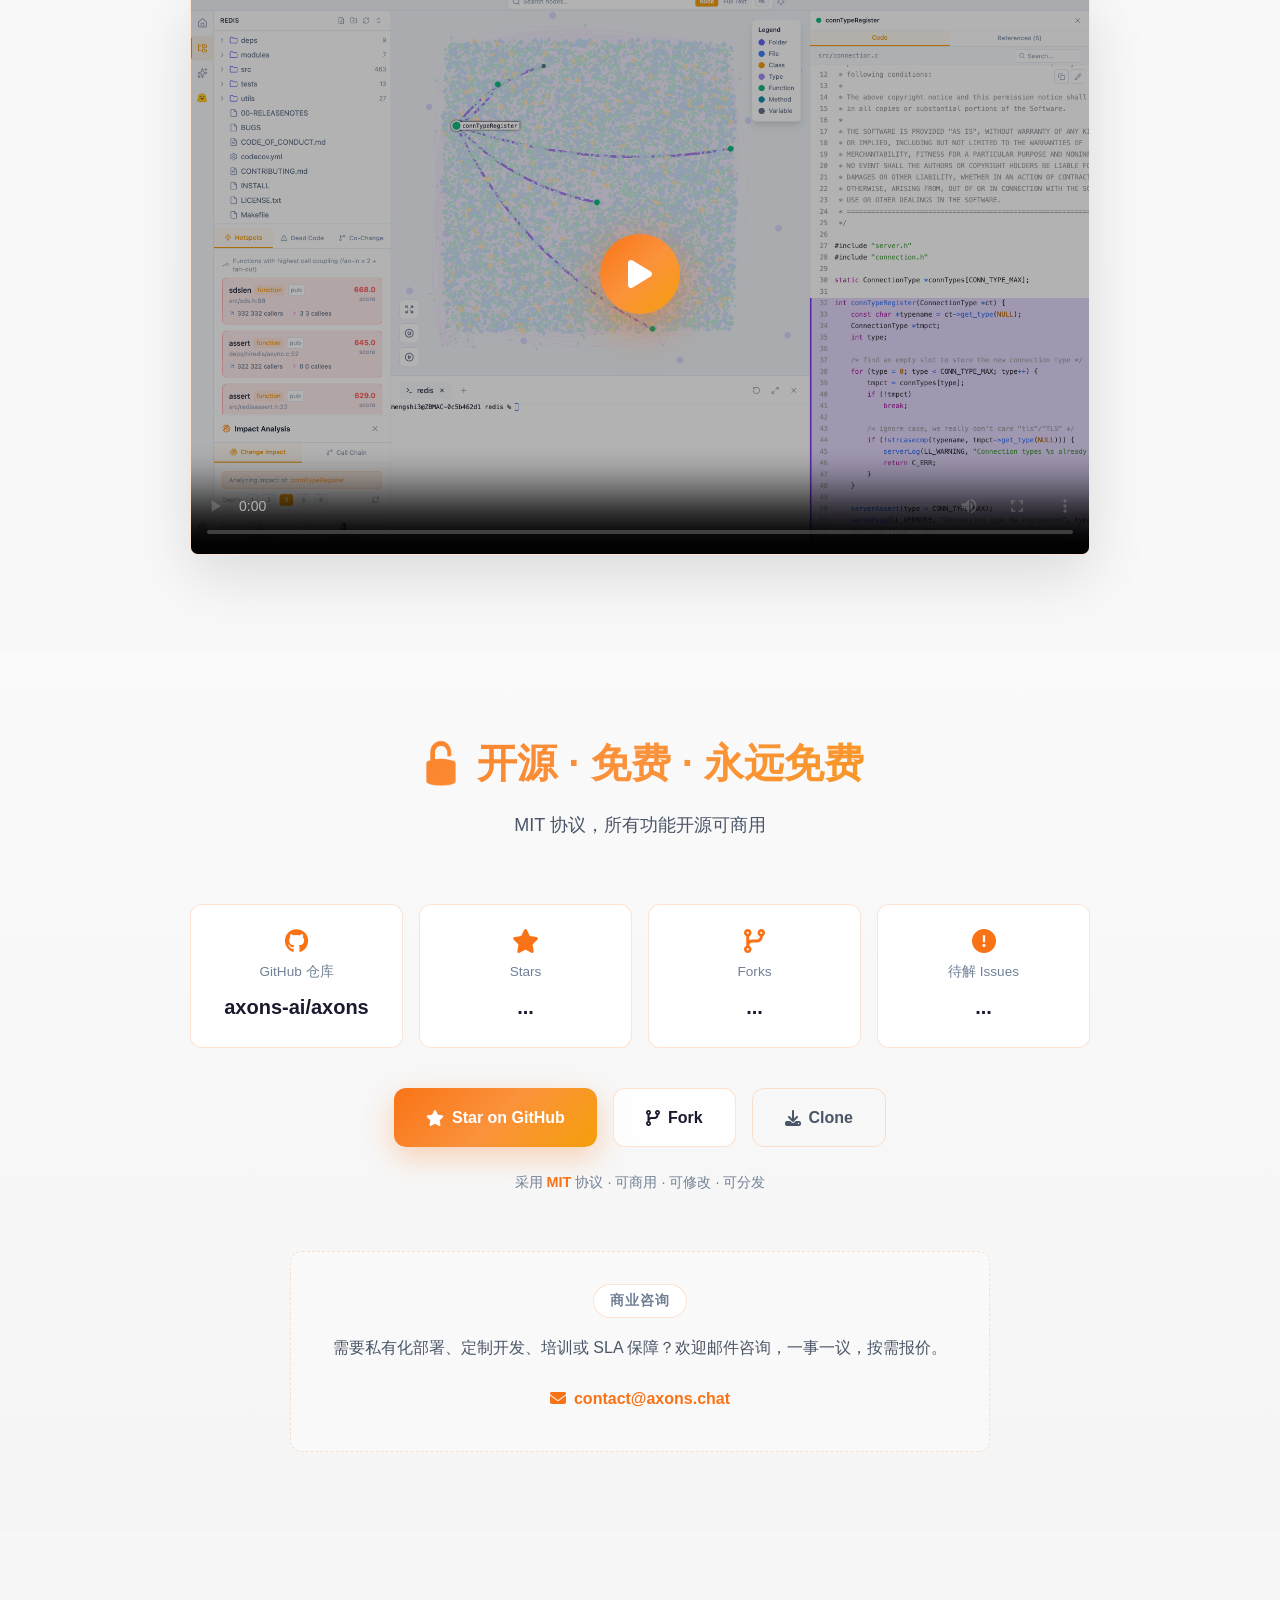
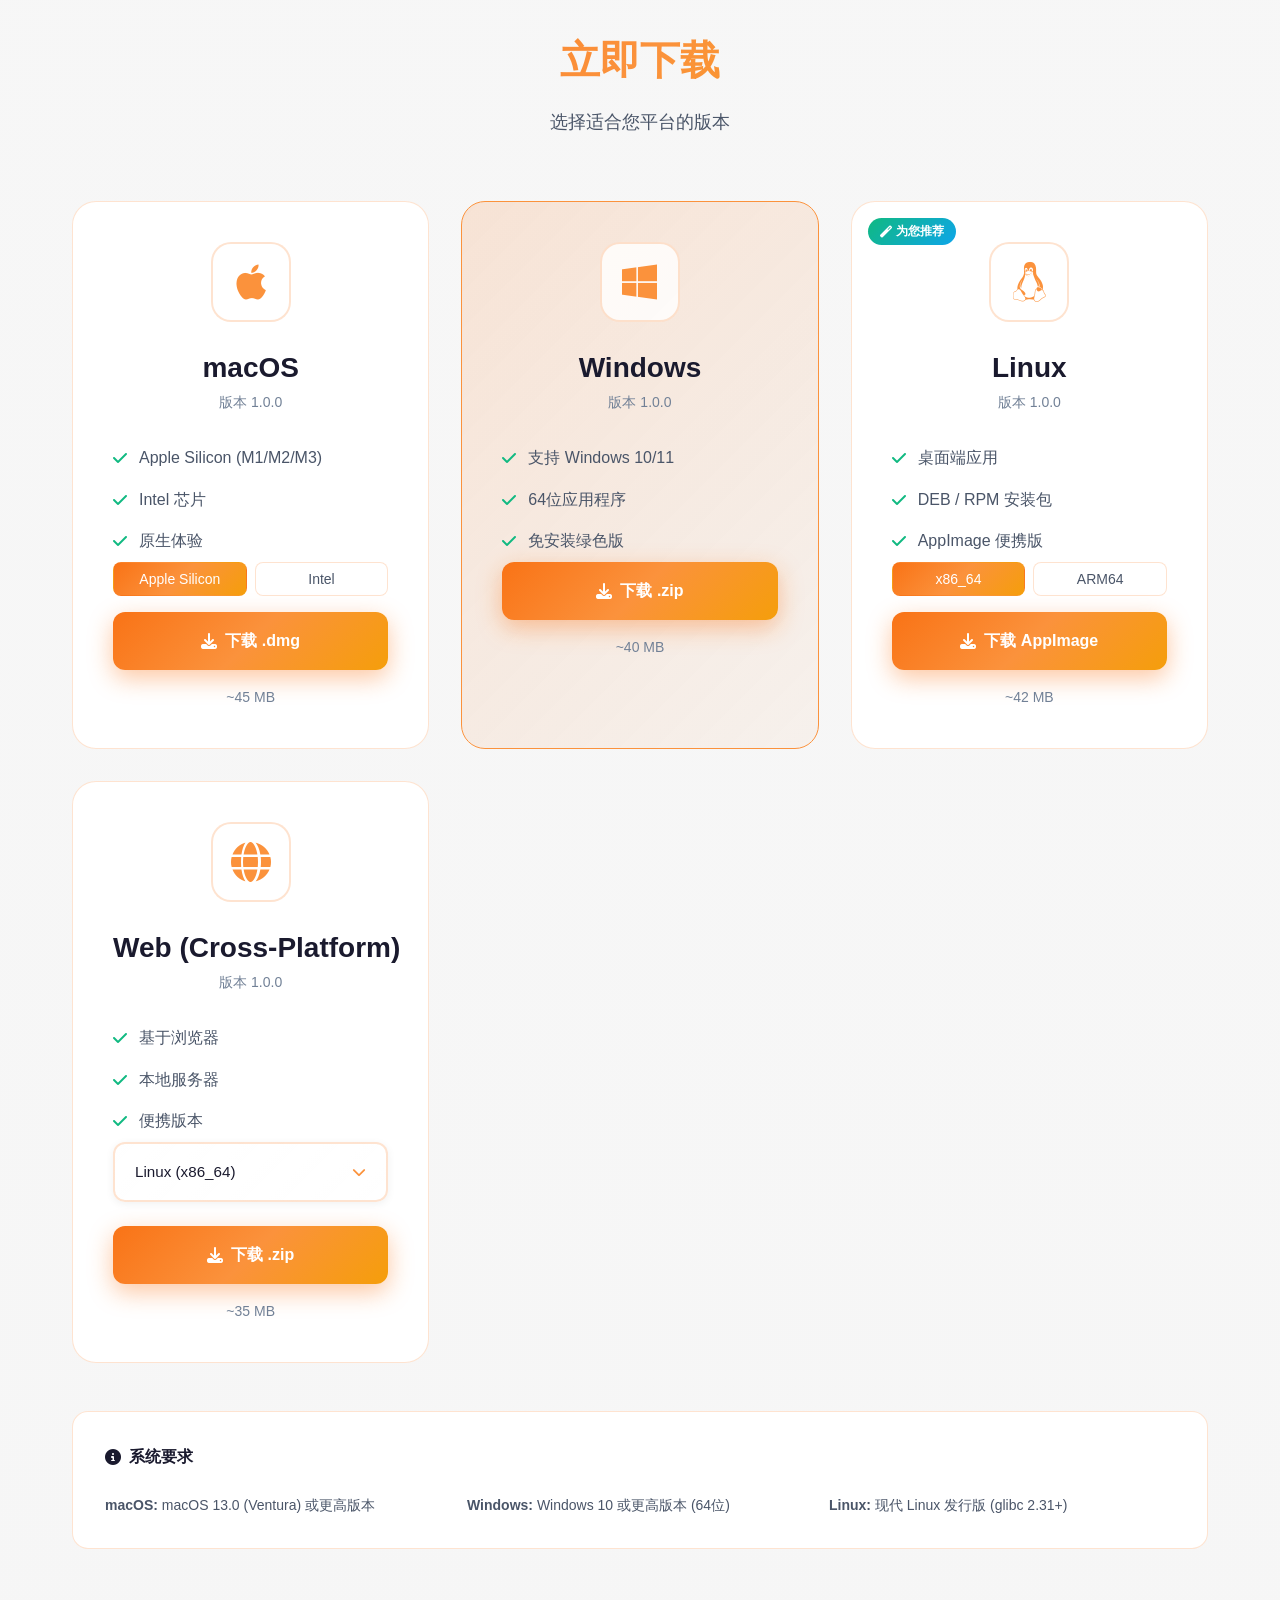
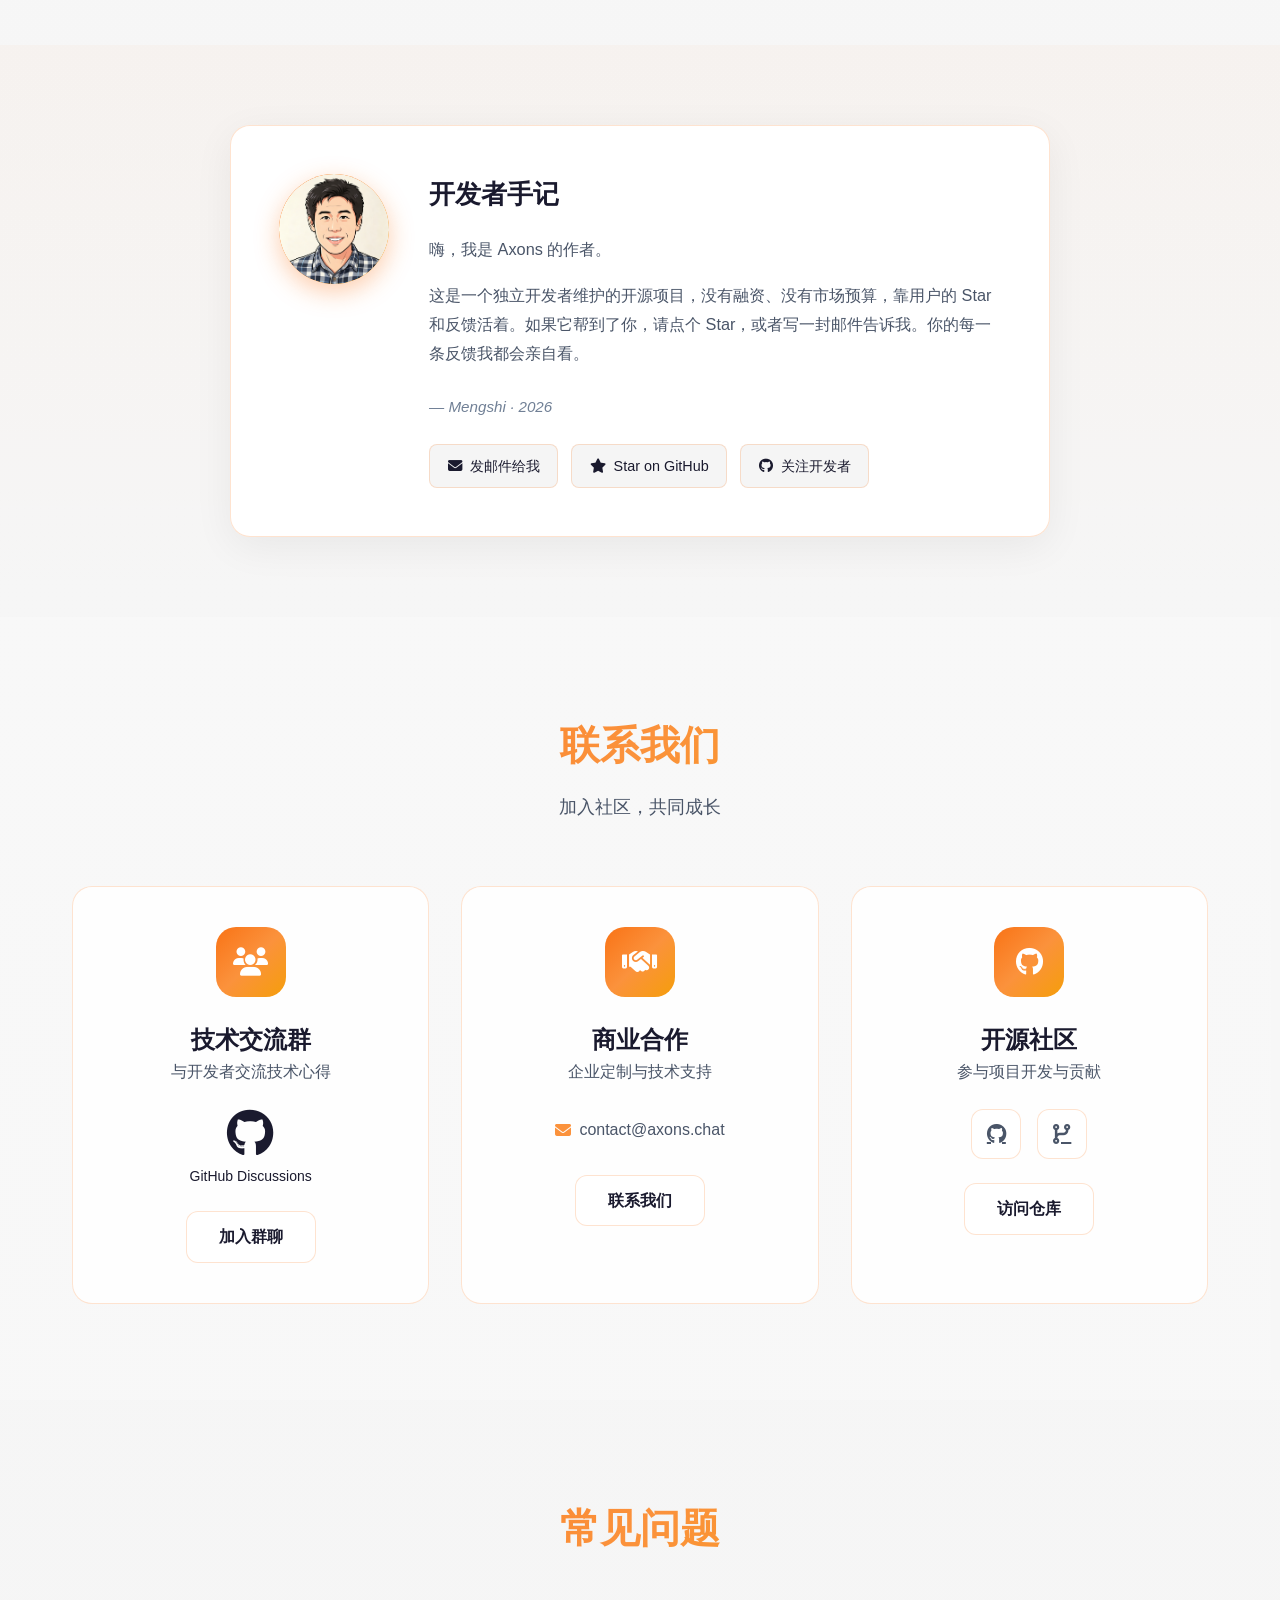
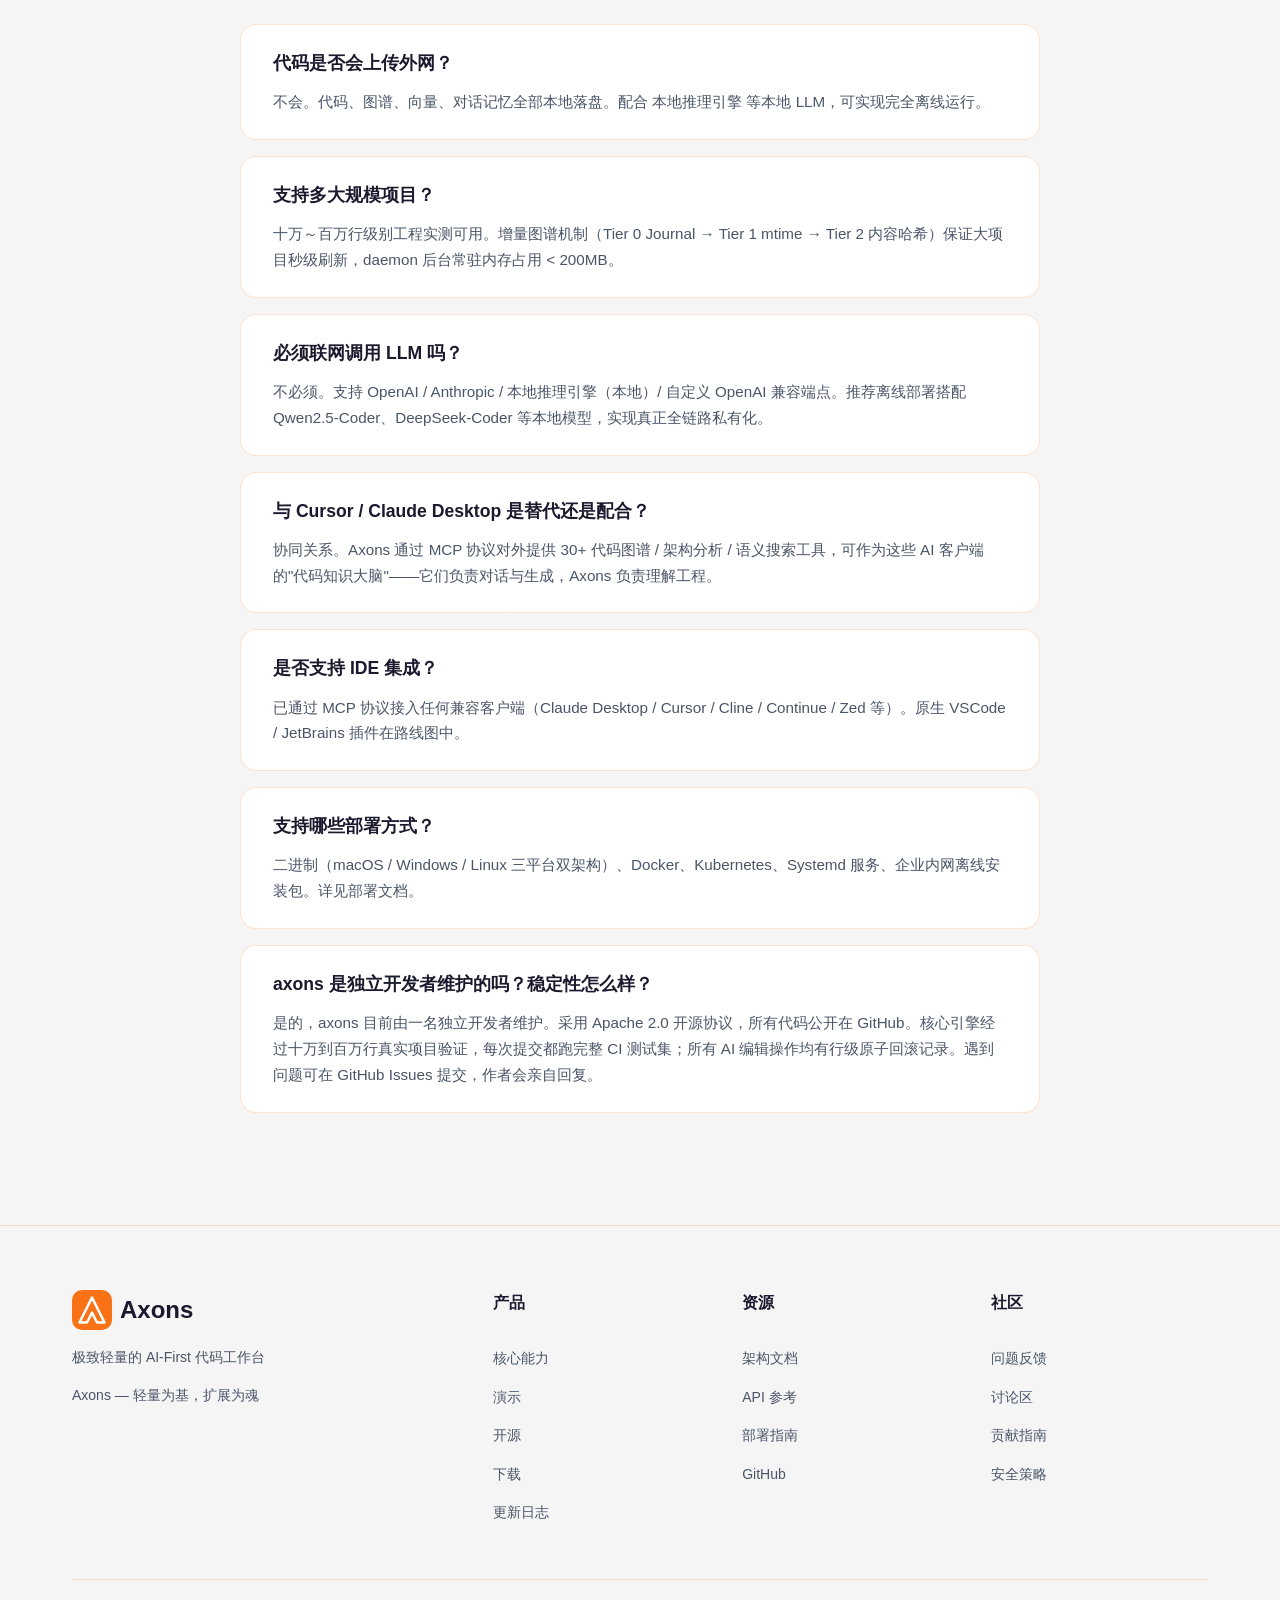
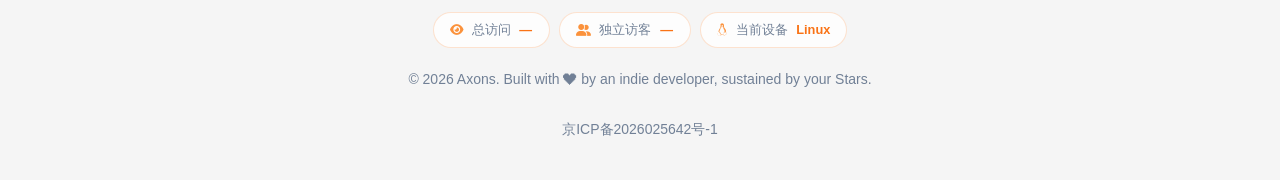
==== commit 966d9b0f: "cr" ====
--- a/web/index.html
+++ b/web/index.html
@@ -28,6 +28,7 @@
                 <li><a href="#users" data-i18n="nav.compare">场景</a></li>
                 <li><a href="#demo" data-i18n="nav.demo">演示</a></li>
                 <li><a href="/docs" data-i18n="nav.docs">文档</a></li>
+                <li><a href="/plugins" data-i18n="nav.plugins">扩展</a></li>
                 <li><a href="#download" data-i18n="nav.download">下载</a></li>
             </ul>
             <div class="nav-actions">
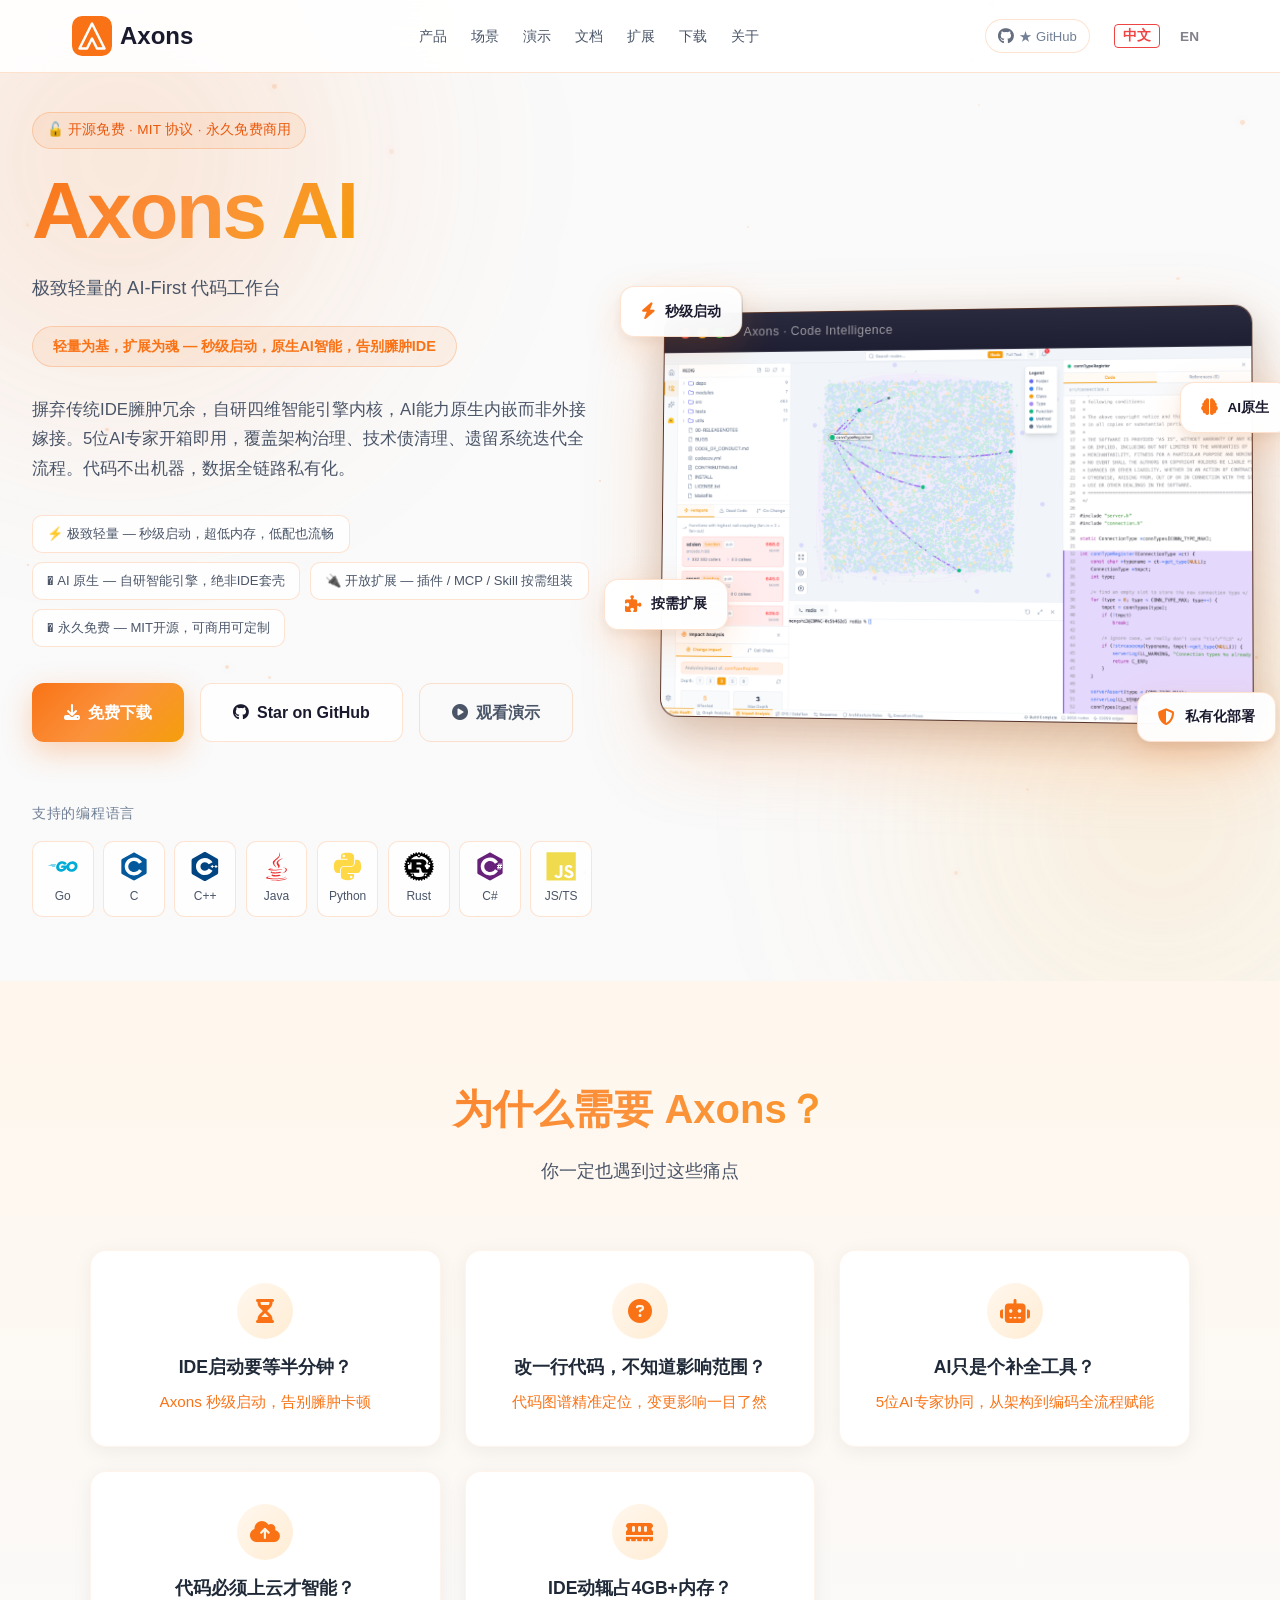
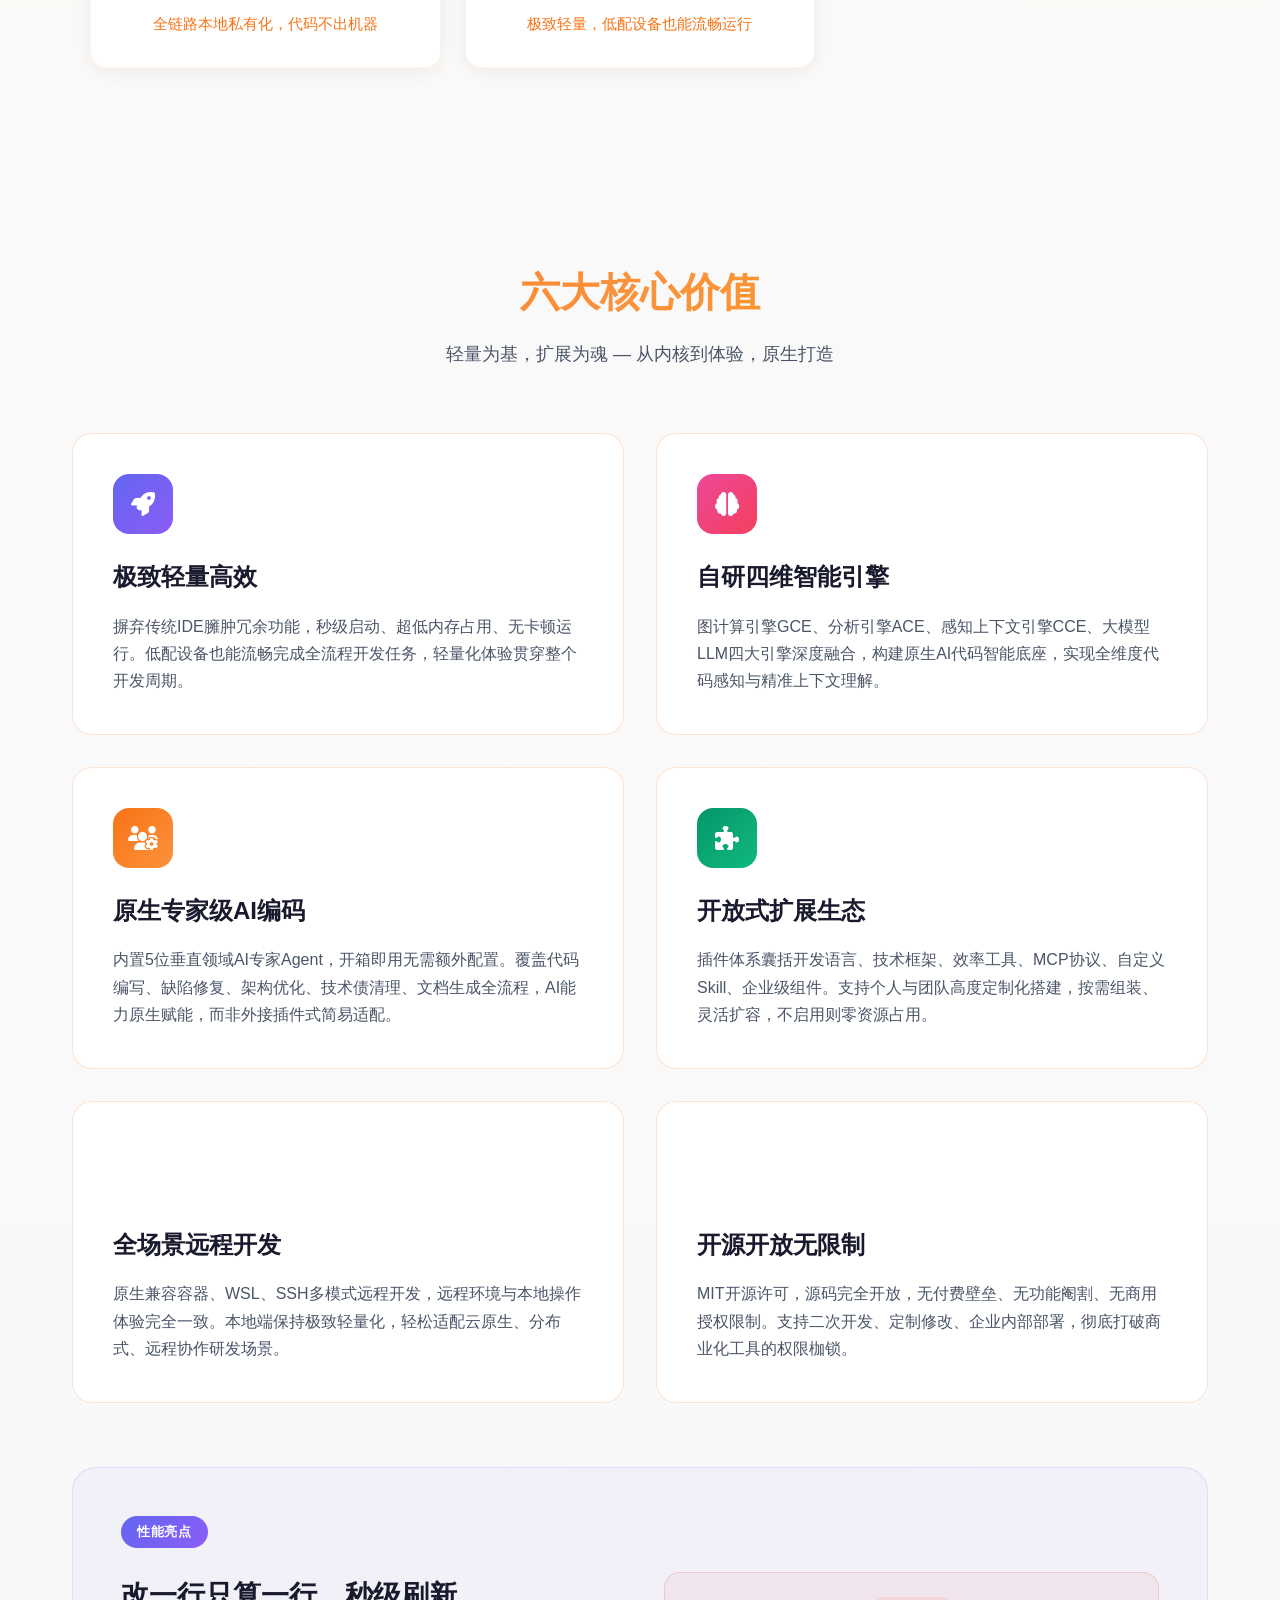
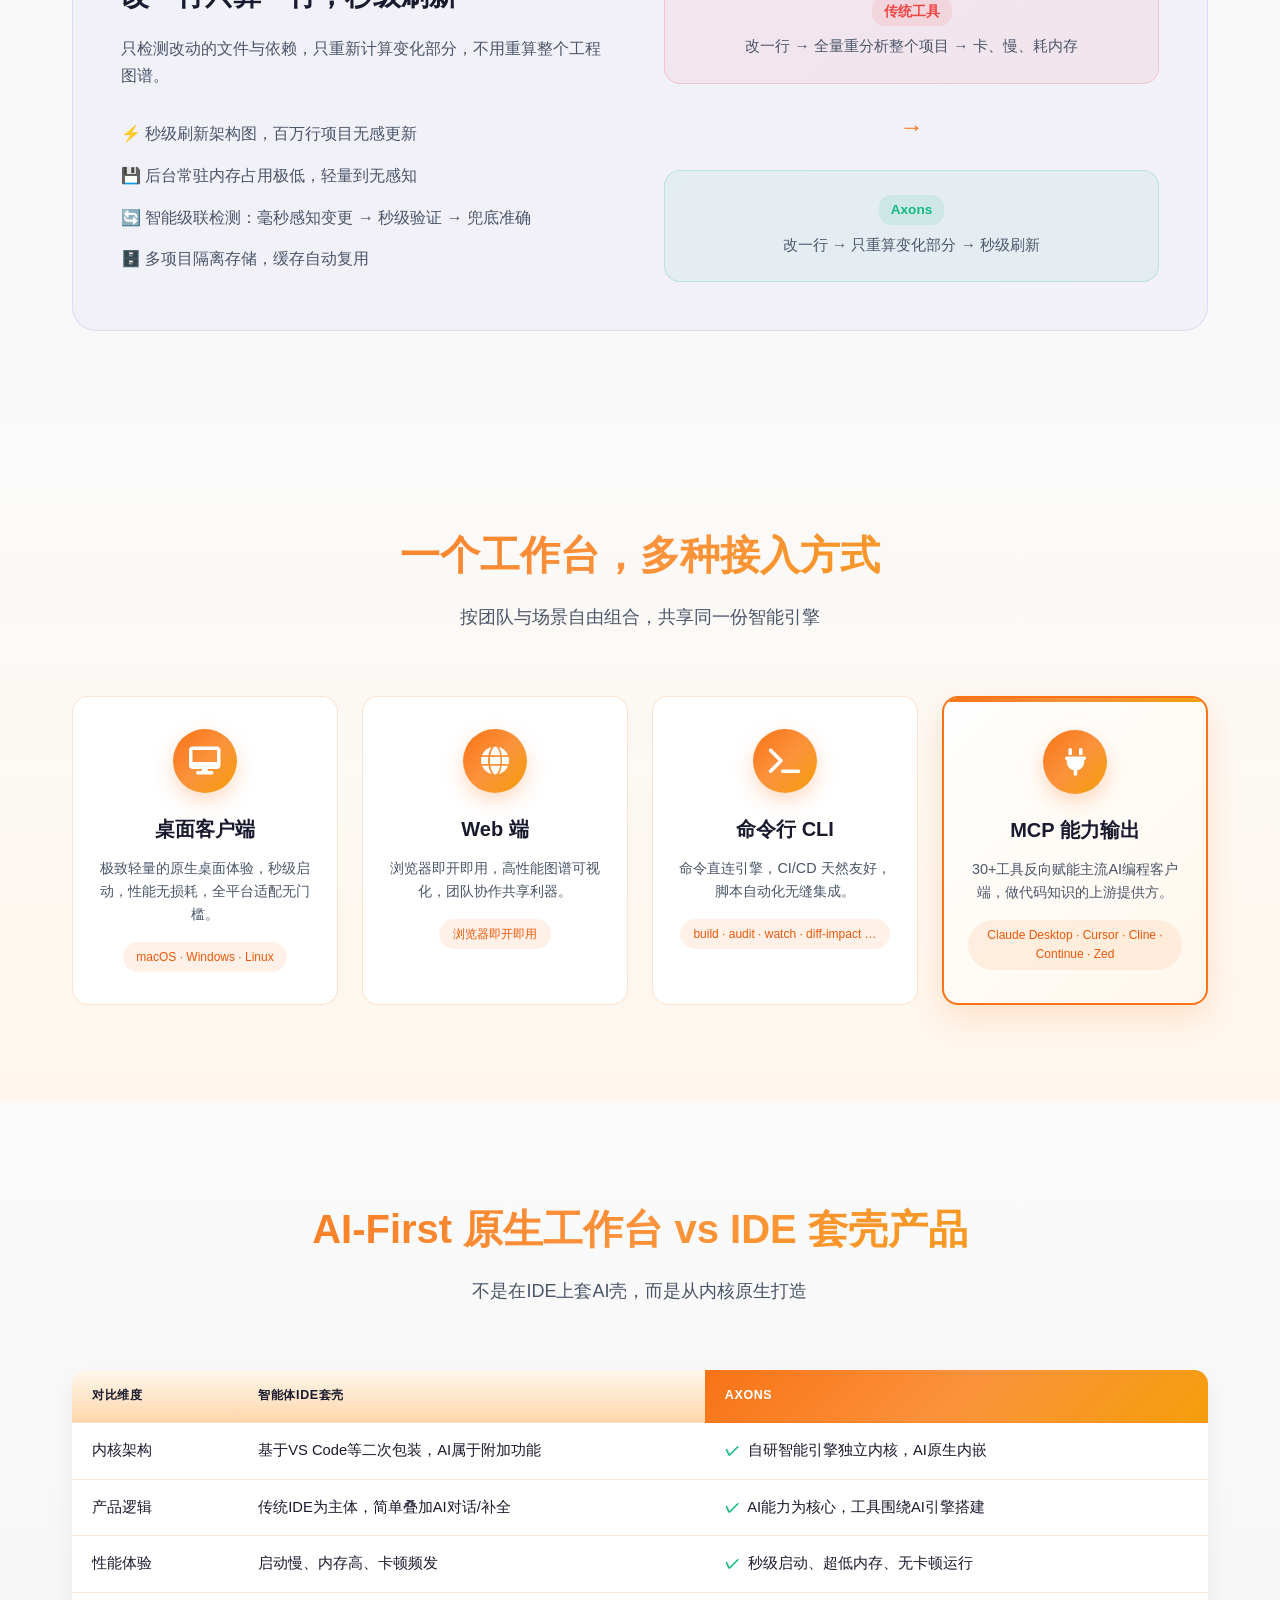
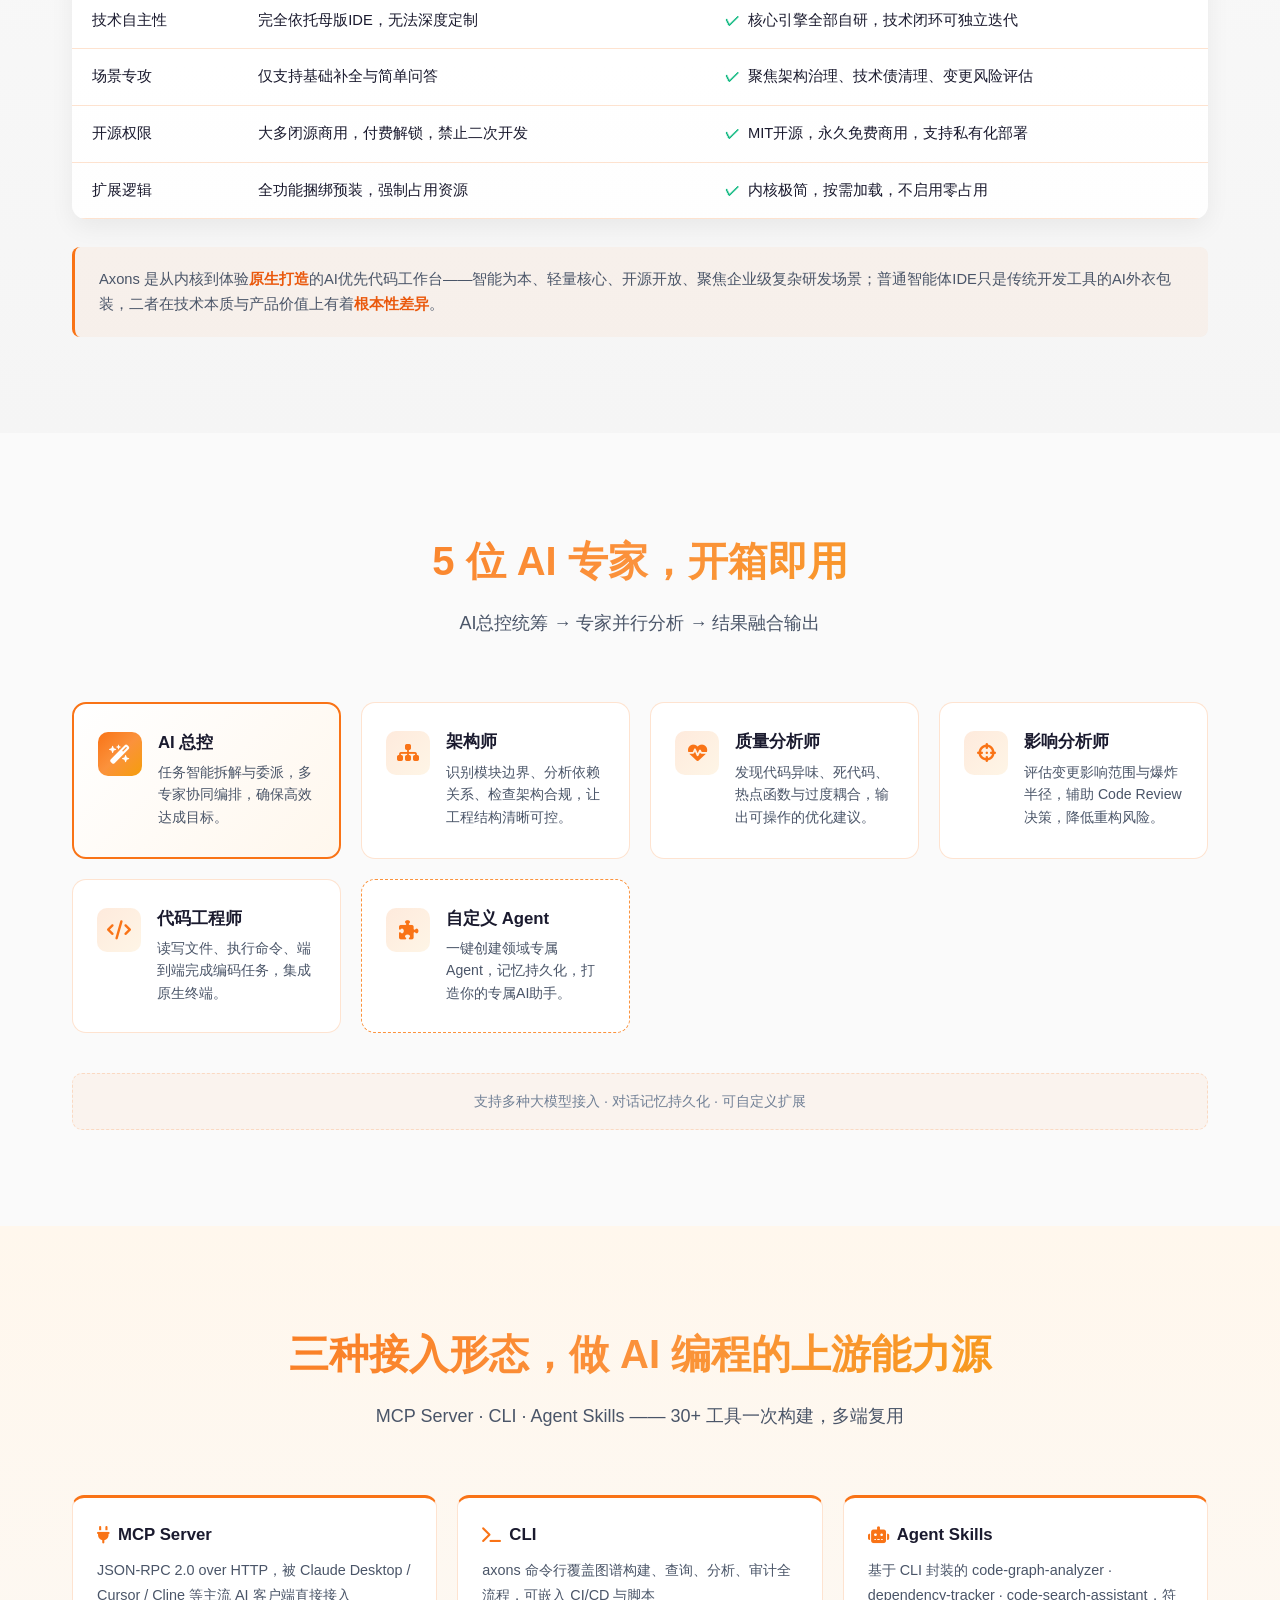
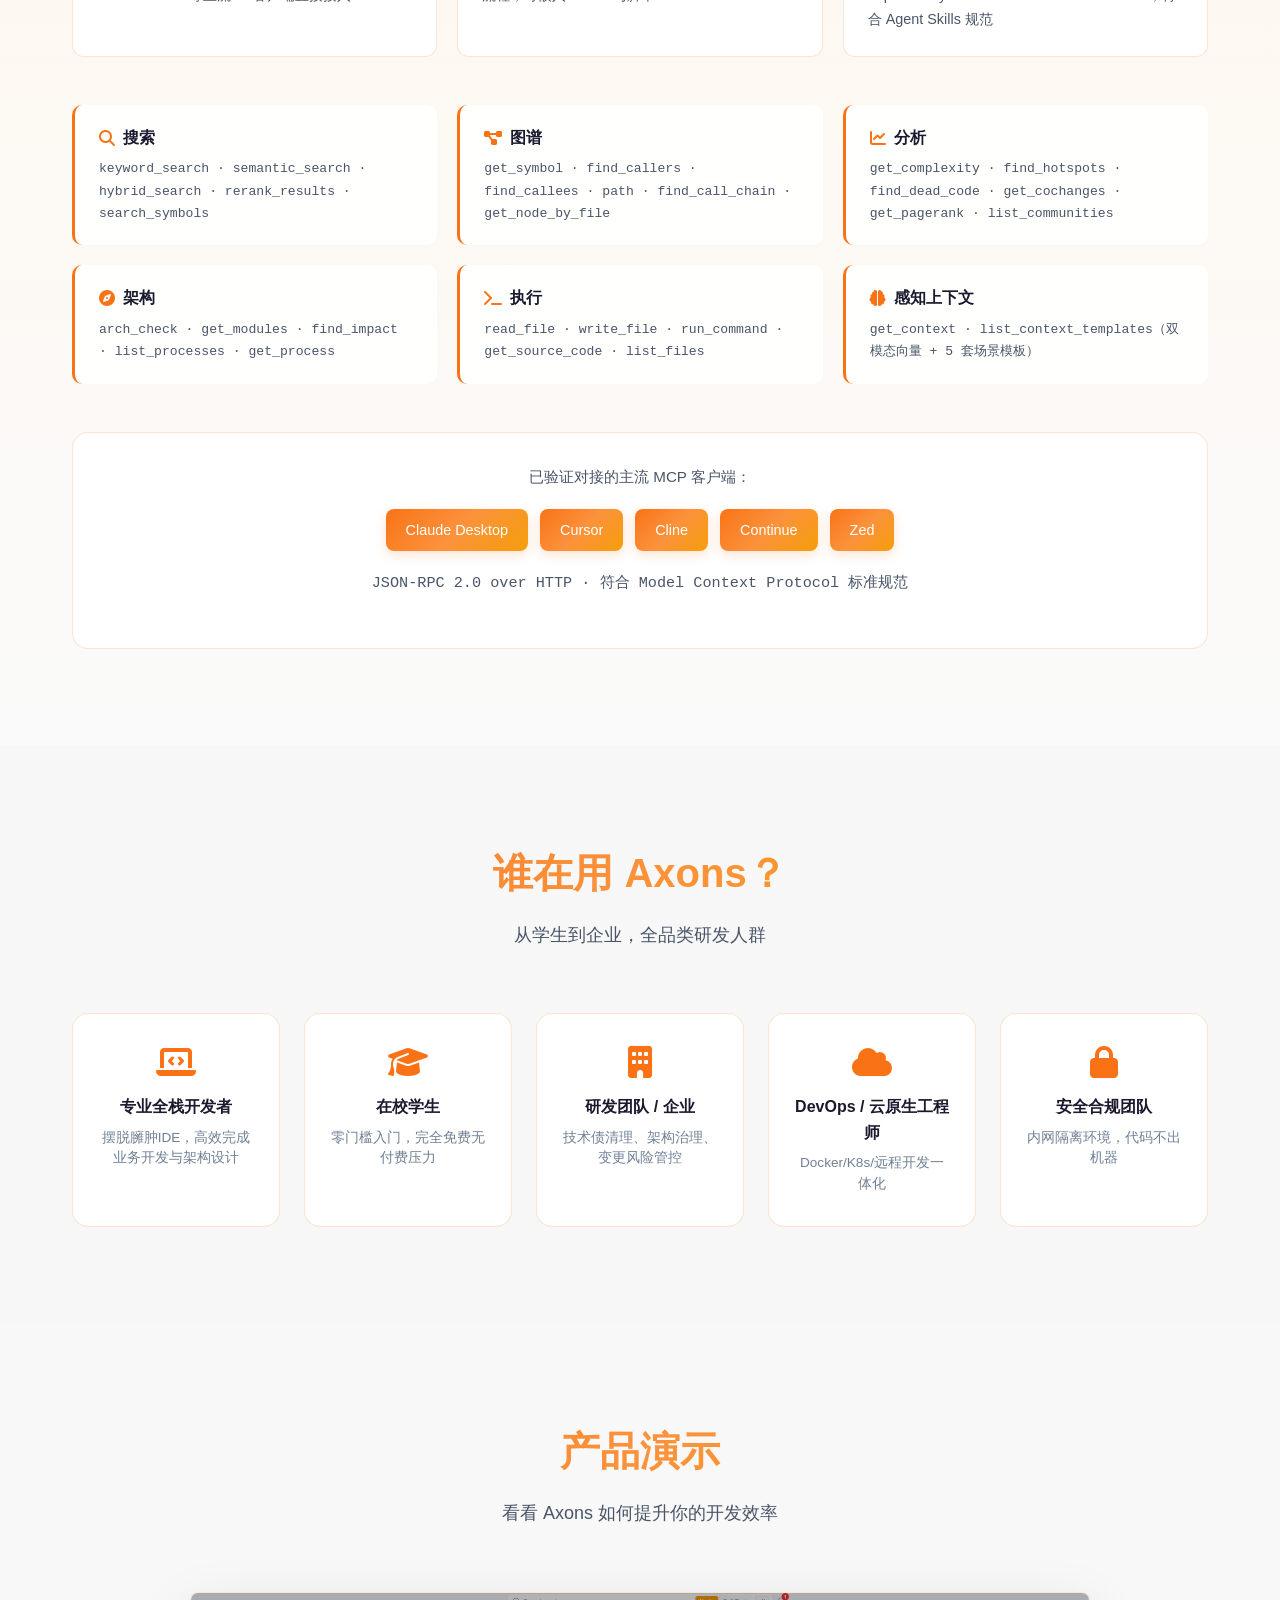
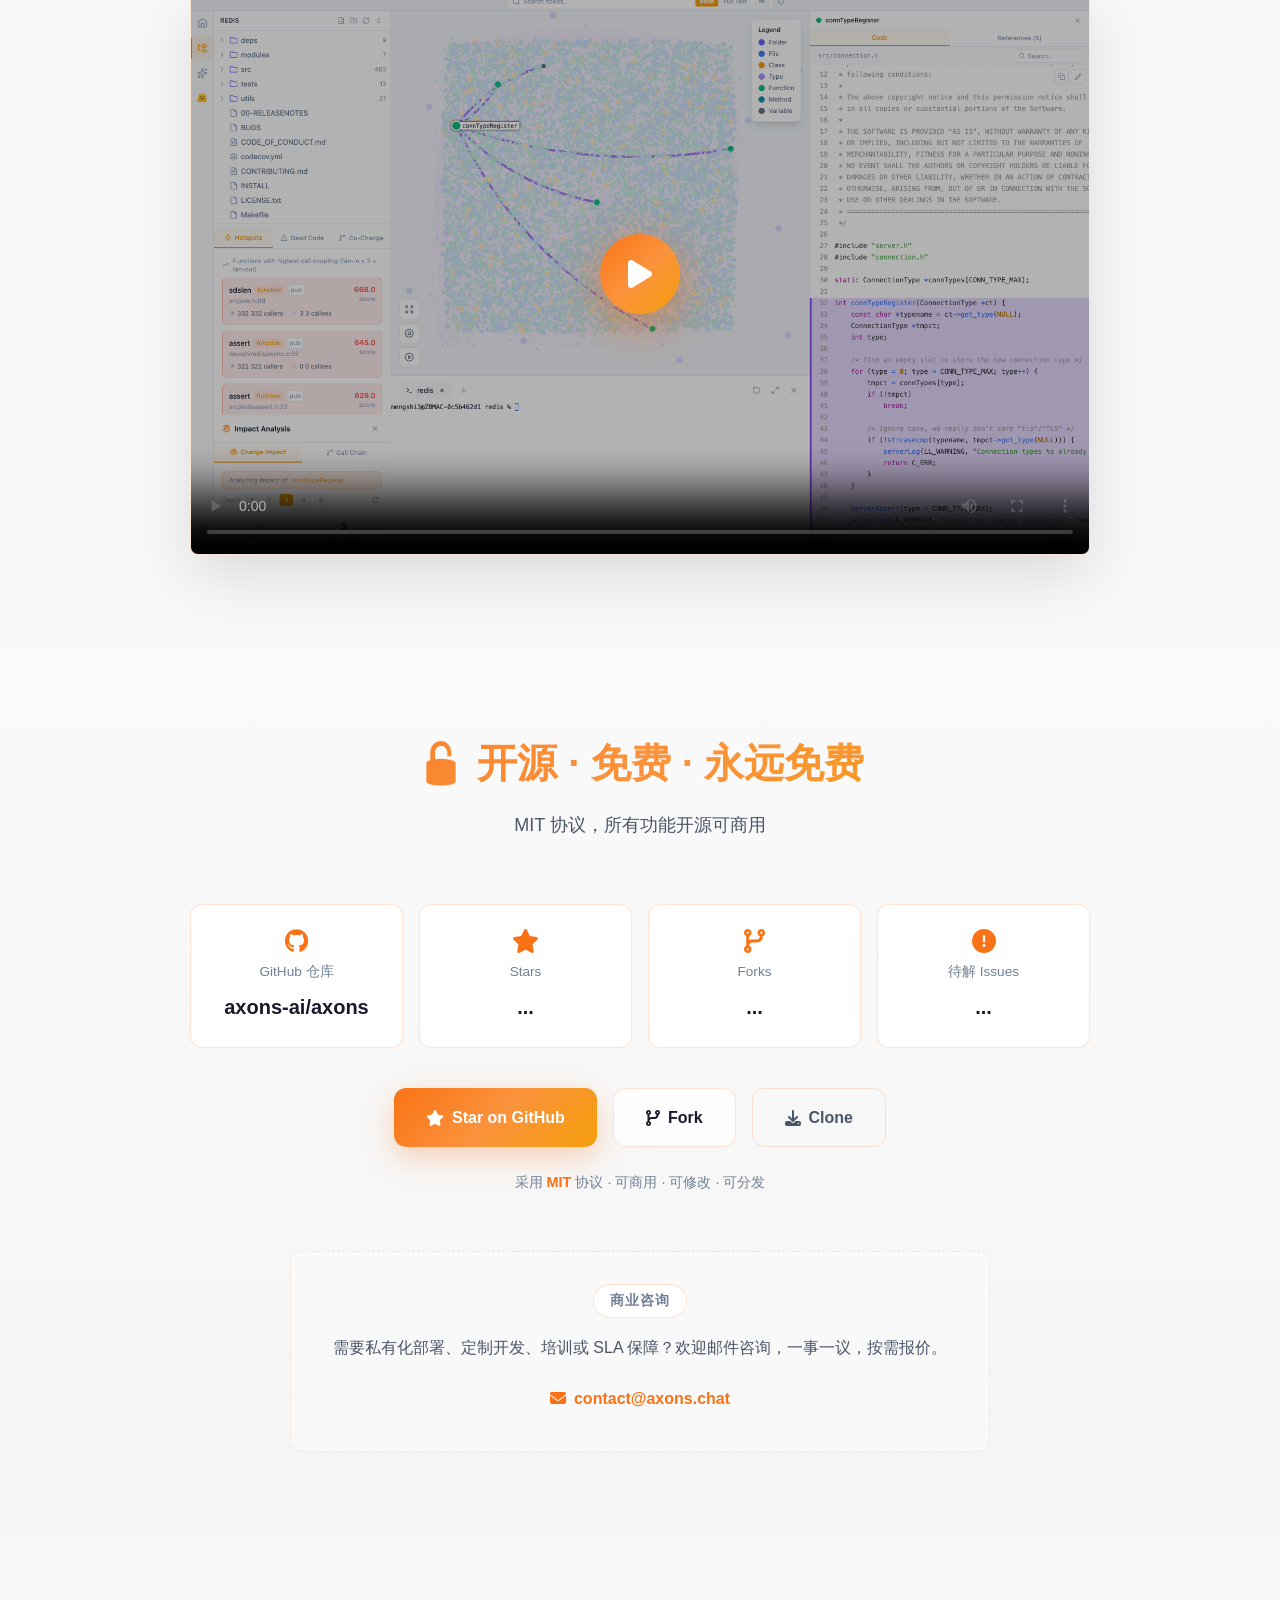
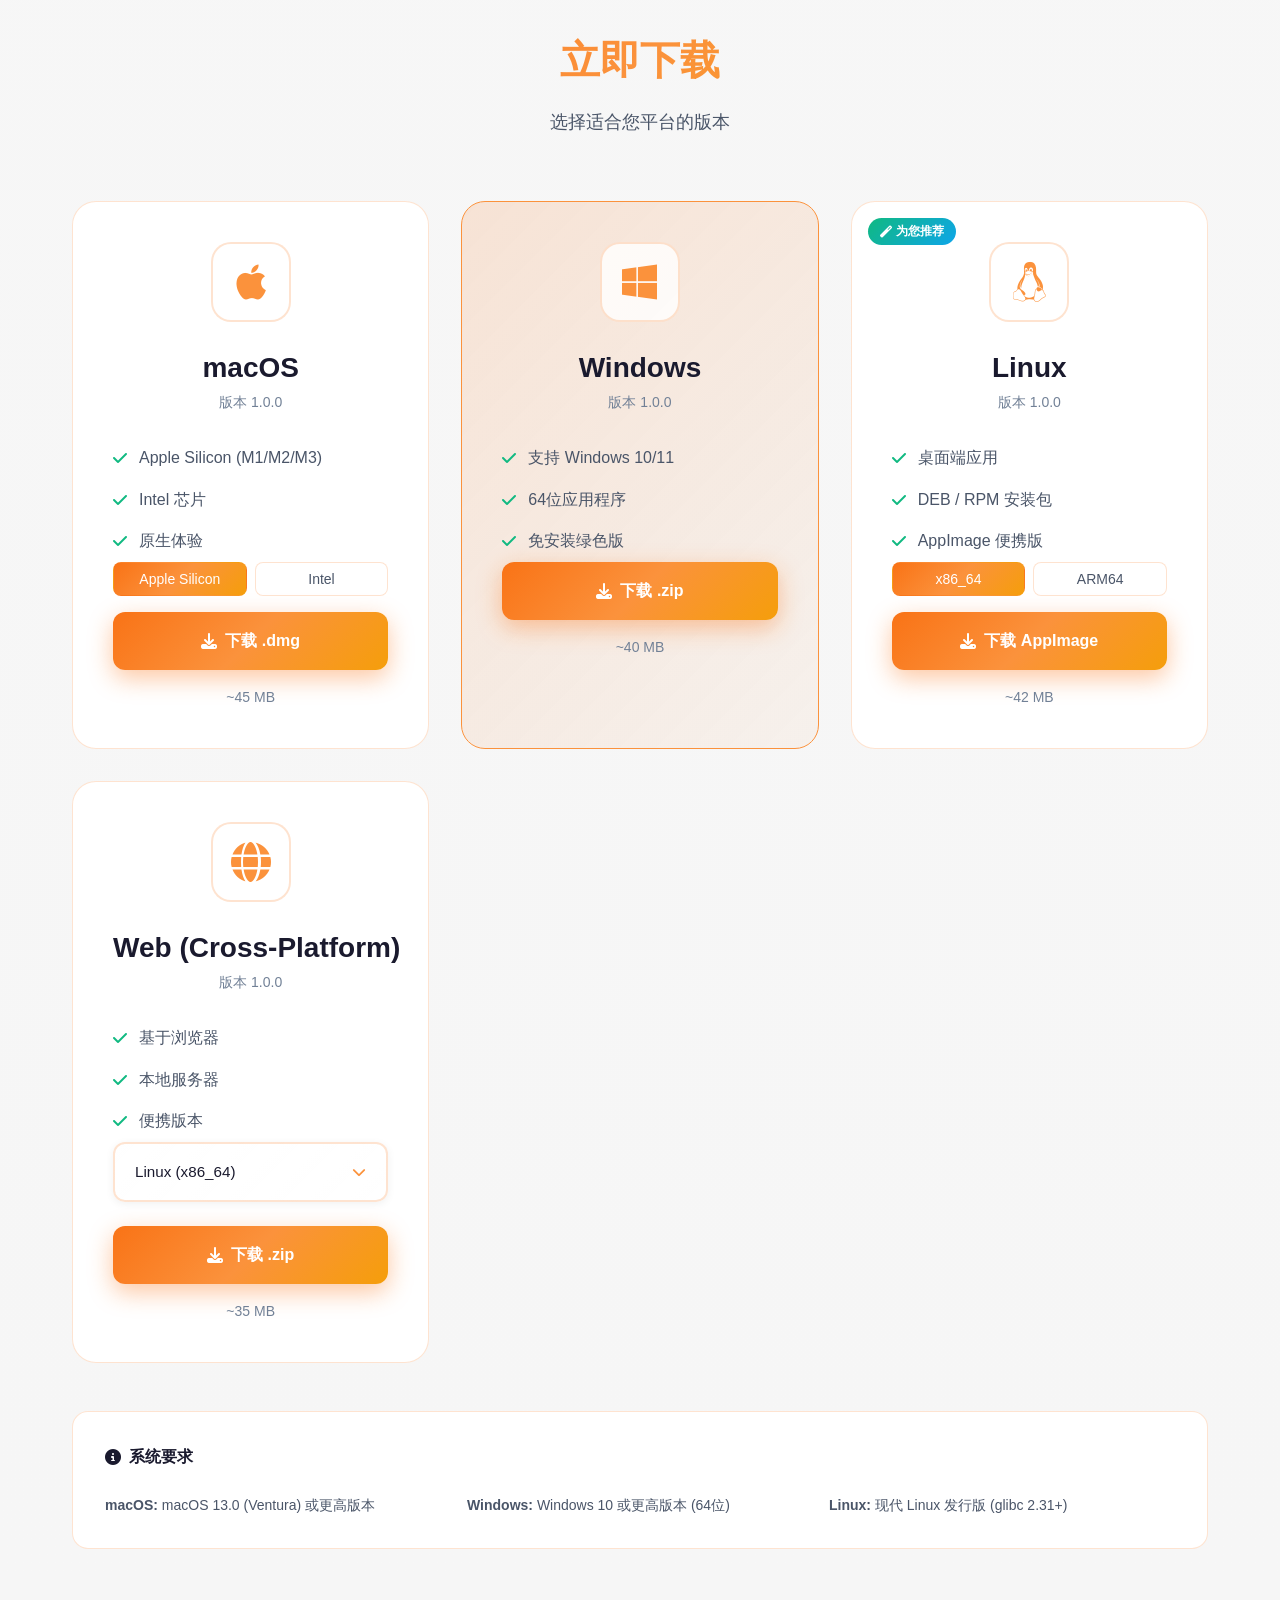
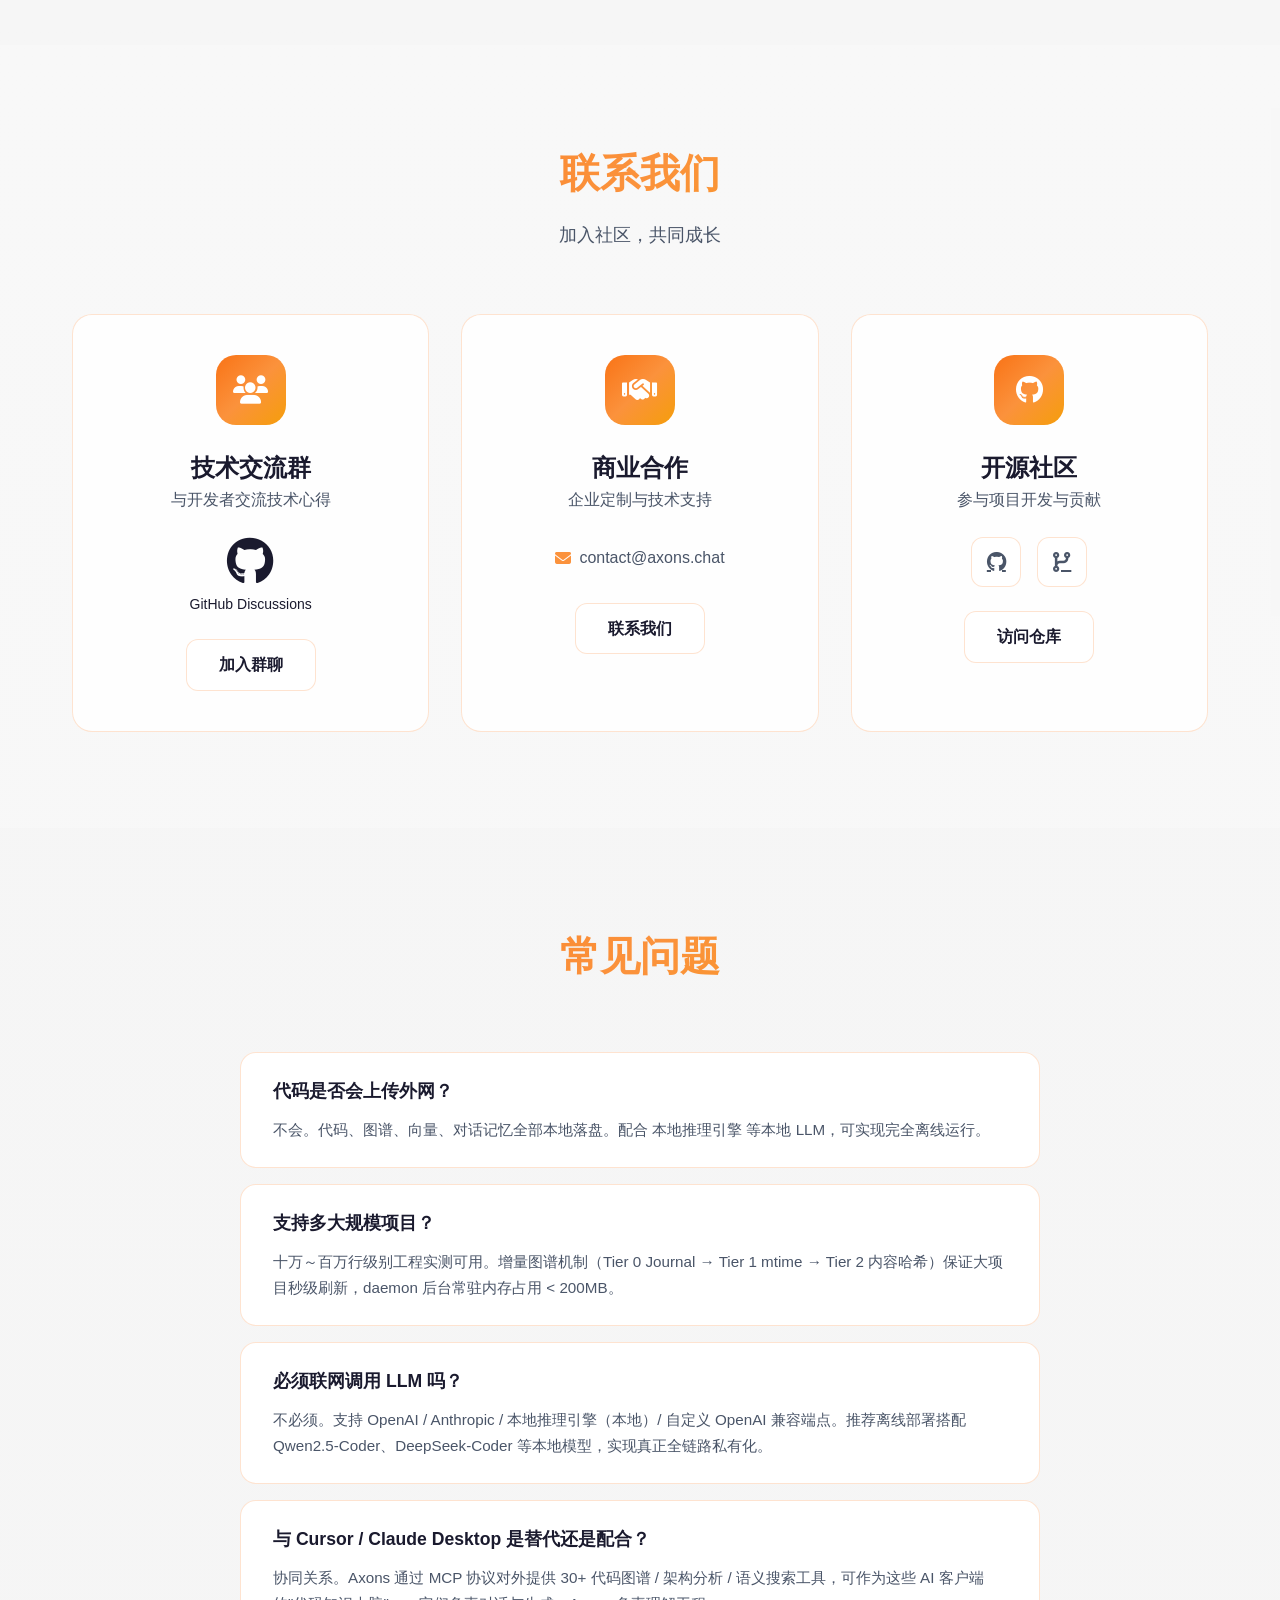
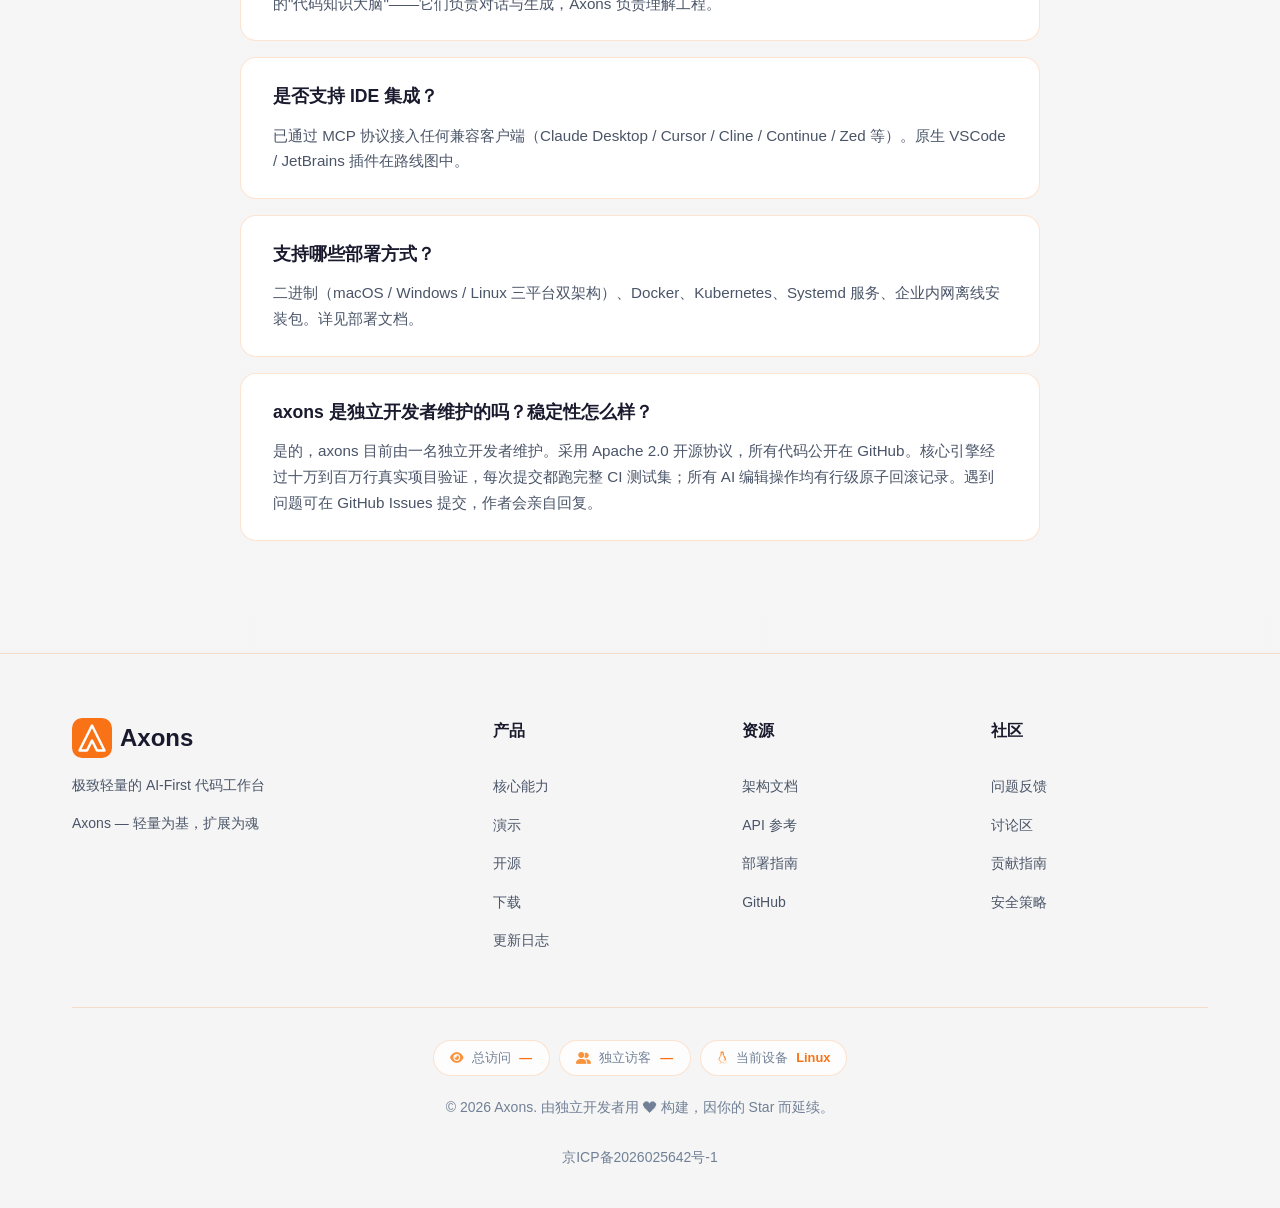
==== commit 0a8dbd4f: "cr" ====
--- a/web/index.html
+++ b/web/index.html
@@ -30,6 +30,7 @@
                 <li><a href="/docs" data-i18n="nav.docs">文档</a></li>
                 <li><a href="/plugins" data-i18n="nav.plugins">扩展</a></li>
                 <li><a href="#download" data-i18n="nav.download">下载</a></li>
+                <li><a href="/about" data-i18n="nav.about">关于</a></li>
             </ul>
             <div class="nav-actions">
                 <a href="https://github.com/mengshi02/axons" target="_blank" rel="noopener" class="nav-github-link"
@@ -771,40 +772,6 @@
         </div>
     </section>
 
-    <!-- Builder's Note Section -->
-    <section id="builders-note" class="builders-note-section">
-        <div class="container">
-            <div class="bn-card">
-                <div class="bn-avatar">
-                    <div class="bn-avatar-circle">
-                        <img src="snapscreen/me.png" alt="Mengshi" class="bn-avatar-img">
-                    </div>
-                </div>
-                <div class="bn-content">
-                    <h3 data-i18n="bn.title">开发者手记</h3>
-                    <p data-i18n="bn.p1">嗨，我是 Axons 的作者。</p>
-                    <p data-i18n="bn.p2">这是一个独立开发者维护的开源项目，没有融资、没有市场预算，靠用户的 Star 和反馈活着。如果它帮到了你，请点个
-                        Star，或者写一封邮件告诉我。你的每一条反馈我都会亲自看。</p>
-                    <p class="bn-signature" data-i18n="bn.sig">— Mengshi · 2026</p>
-                    <div class="bn-actions">
-                        <a href="mailto:contact@axons.chat" class="bn-action-btn">
-                            <i class="fas fa-envelope"></i>
-                            <span data-i18n="bn.email">发邮件给我</span>
-                        </a>
-                        <a href="https://github.com/mengshi02/axons" target="_blank" rel="noopener" class="bn-action-btn">
-                            <i class="fas fa-star"></i>
-                            <span data-i18n="bn.star">Star on GitHub</span>
-                        </a>
-                        <a href="https://github.com/mengshi02" target="_blank" rel="noopener" class="bn-action-btn">
-                            <i class="fab fa-github"></i>
-                            <span data-i18n="bn.follow">关注开发者</span>
-                        </a>
-                    </div>
-                </div>
-            </div>
-        </div>
-    </section>
-
     <!-- Contact Section -->
     <section id="contact" class="contact-section">
         <div class="container">
@@ -966,8 +933,8 @@
                         <span class="visitor-count" id="device-name">--</span>
                     </div>
                 </div>
-                <p>&copy; 2026 Axons. <span data-i18n="footer.indie">Built with ❤ by an indie developer, sustained by your Stars.</span>
-                </p>
+                <p data-i18n="footer.copyright" data-i18n-html>© 2026 Axons. Built with ❤ by an indie developer, sustained by your
+                    Stars.</p>
                 <p class="footer-icp"><a href="https://beian.miit.gov.cn/" target="_blank" rel="noopener">京ICP备2026025642号-1</a></p>
             </div>
         </div>
--- a/web/styles.css
+++ b/web/styles.css
@@ -3264,116 +3264,6 @@
     background: rgba(249, 115, 22, 0.08);
 }
 
-/* ==================== Redesign: Builder's Note Section ==================== */
-.builders-note-section {
-    padding: 5rem 0;
-    background: linear-gradient(180deg, rgba(249, 115, 22, 0.03) 0%, transparent 100%);
-}
-
-.bn-card {
-    max-width: 820px;
-    margin: 0 auto;
-    padding: 3rem;
-    background: var(--bg-card);
-    border: 1px solid var(--border-color);
-    border-radius: 20px;
-    box-shadow: 0 10px 40px rgba(0, 0, 0, 0.06);
-    display: grid;
-    grid-template-columns: auto 1fr;
-    gap: 2.5rem;
-    align-items: start;
-}
-
-.bn-avatar-circle {
-    width: 110px;
-    height: 110px;
-    border-radius: 50%;
-    background: var(--gradient-primary);
-    display: flex;
-    align-items: center;
-    justify-content: center;
-    box-shadow: 0 8px 24px rgba(249, 115, 22, 0.35);
-    overflow: hidden;
-}
-
-.bn-avatar-circle i {
-    font-size: 3rem;
-    color: white;
-}
-
-.bn-avatar-img {
-    width: 100%;
-    height: 100%;
-    object-fit: cover;
-    border-radius: 50%;
-}
-
-.bn-content h3 {
-    font-size: 1.6rem;
-    margin-bottom: 1.25rem;
-    color: var(--text-primary);
-}
-
-.bn-content p {
-    font-size: 1.02rem;
-    line-height: 1.8;
-    color: var(--text-secondary);
-    margin-bottom: 1rem;
-}
-
-.bn-signature {
-    font-style: italic;
-    color: var(--text-muted) !important;
-    margin-top: 1.5rem !important;
-    font-size: 0.95rem !important;
-}
-
-.bn-actions {
-    display: flex;
-    flex-wrap: wrap;
-    gap: 0.8rem;
-    margin-top: 1.5rem;
-}
-
-.bn-action-btn {
-    display: inline-flex;
-    align-items: center;
-    gap: 0.5rem;
-    padding: 0.6rem 1.1rem;
-    background: var(--bg-darker);
-    border: 1px solid var(--border-color);
-    border-radius: 8px;
-    color: var(--text-primary);
-    text-decoration: none;
-    font-size: 0.9rem;
-    font-weight: 500;
-    transition: var(--transition-base);
-}
-
-.bn-action-btn:hover {
-    border-color: var(--primary-color);
-    color: var(--primary-color);
-    transform: translateY(-1px);
-    background: rgba(249, 115, 22, 0.04);
-}
-
-@media (max-width: 720px) {
-    .bn-card {
-        grid-template-columns: 1fr;
-        padding: 2rem 1.5rem;
-        gap: 1.5rem;
-        text-align: center;
-    }
-
-    .bn-avatar {
-        display: flex;
-        justify-content: center;
-    }
-
-    .bn-actions {
-        justify-content: center;
-    }
-}
 
 /* ==================== 英文排版适配：Hero 区域字体缩放 ==================== */
 :root:lang(en) .hero-subtitle {
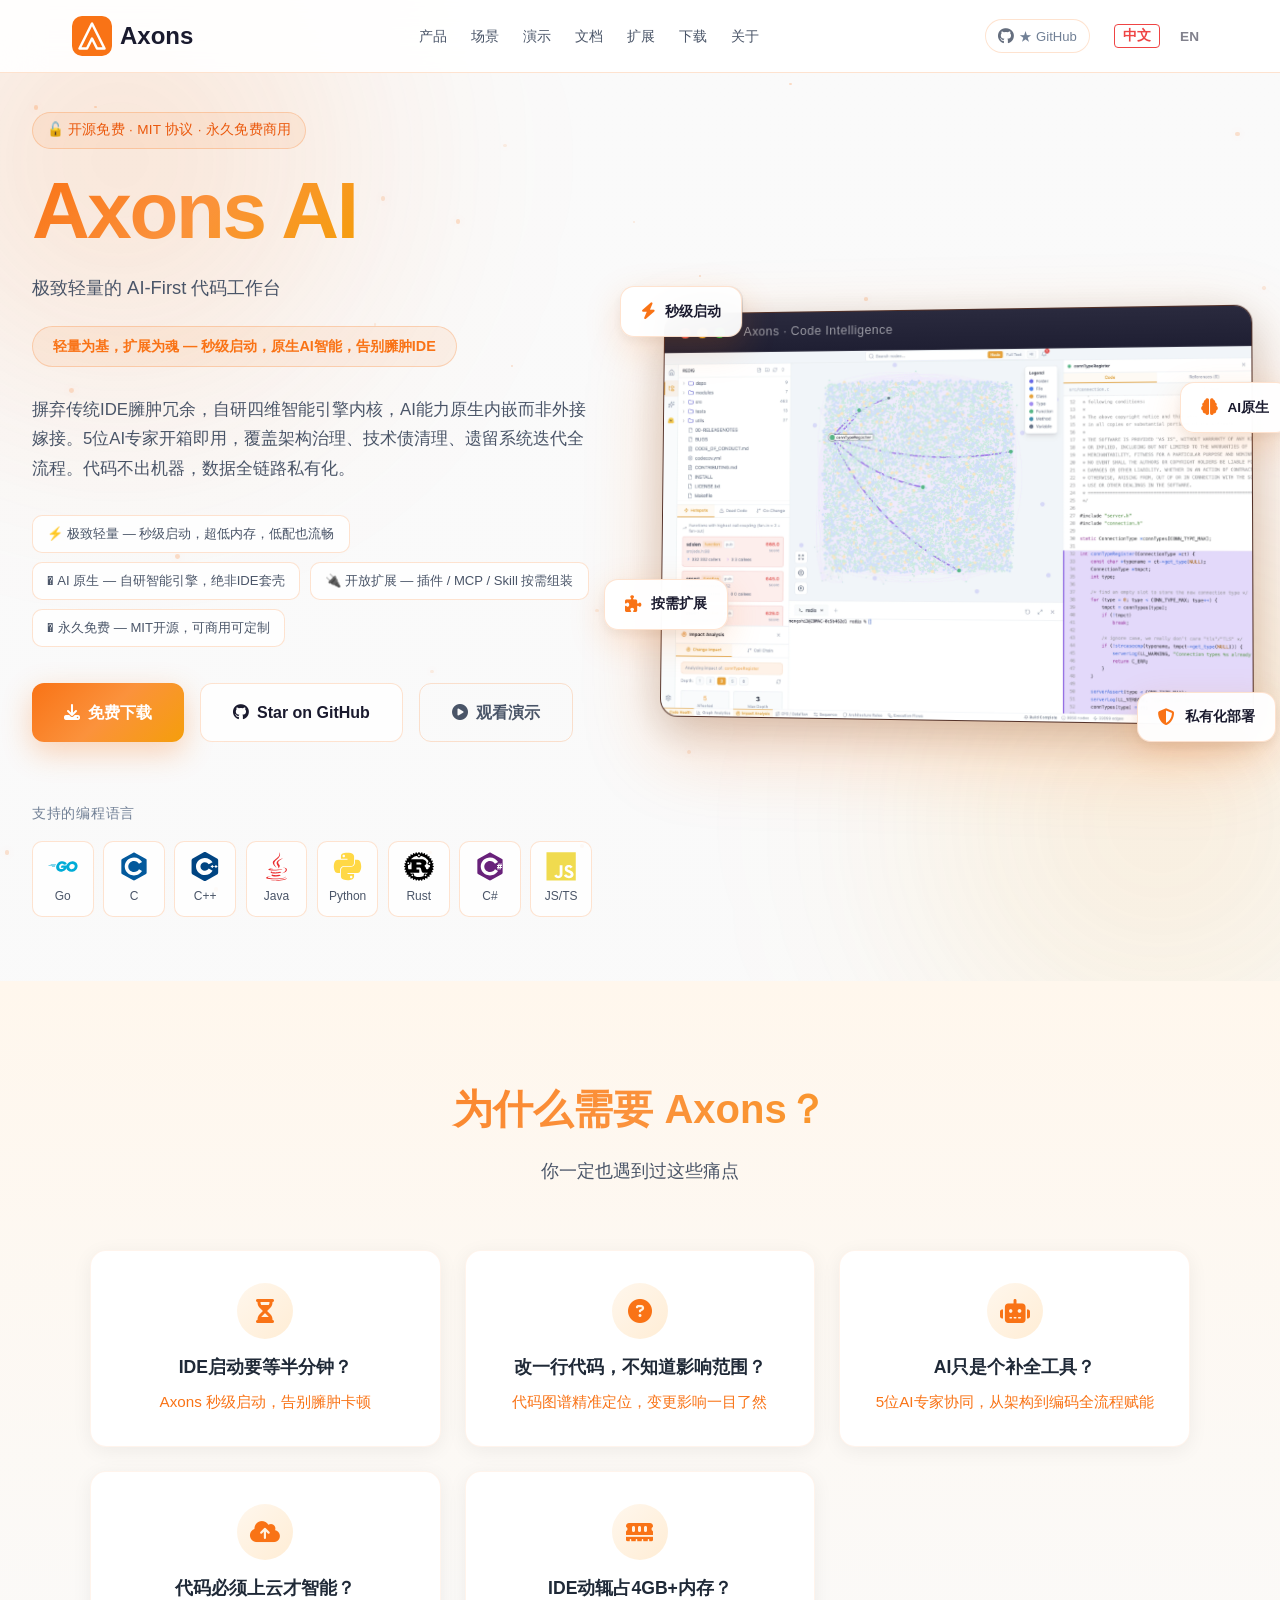
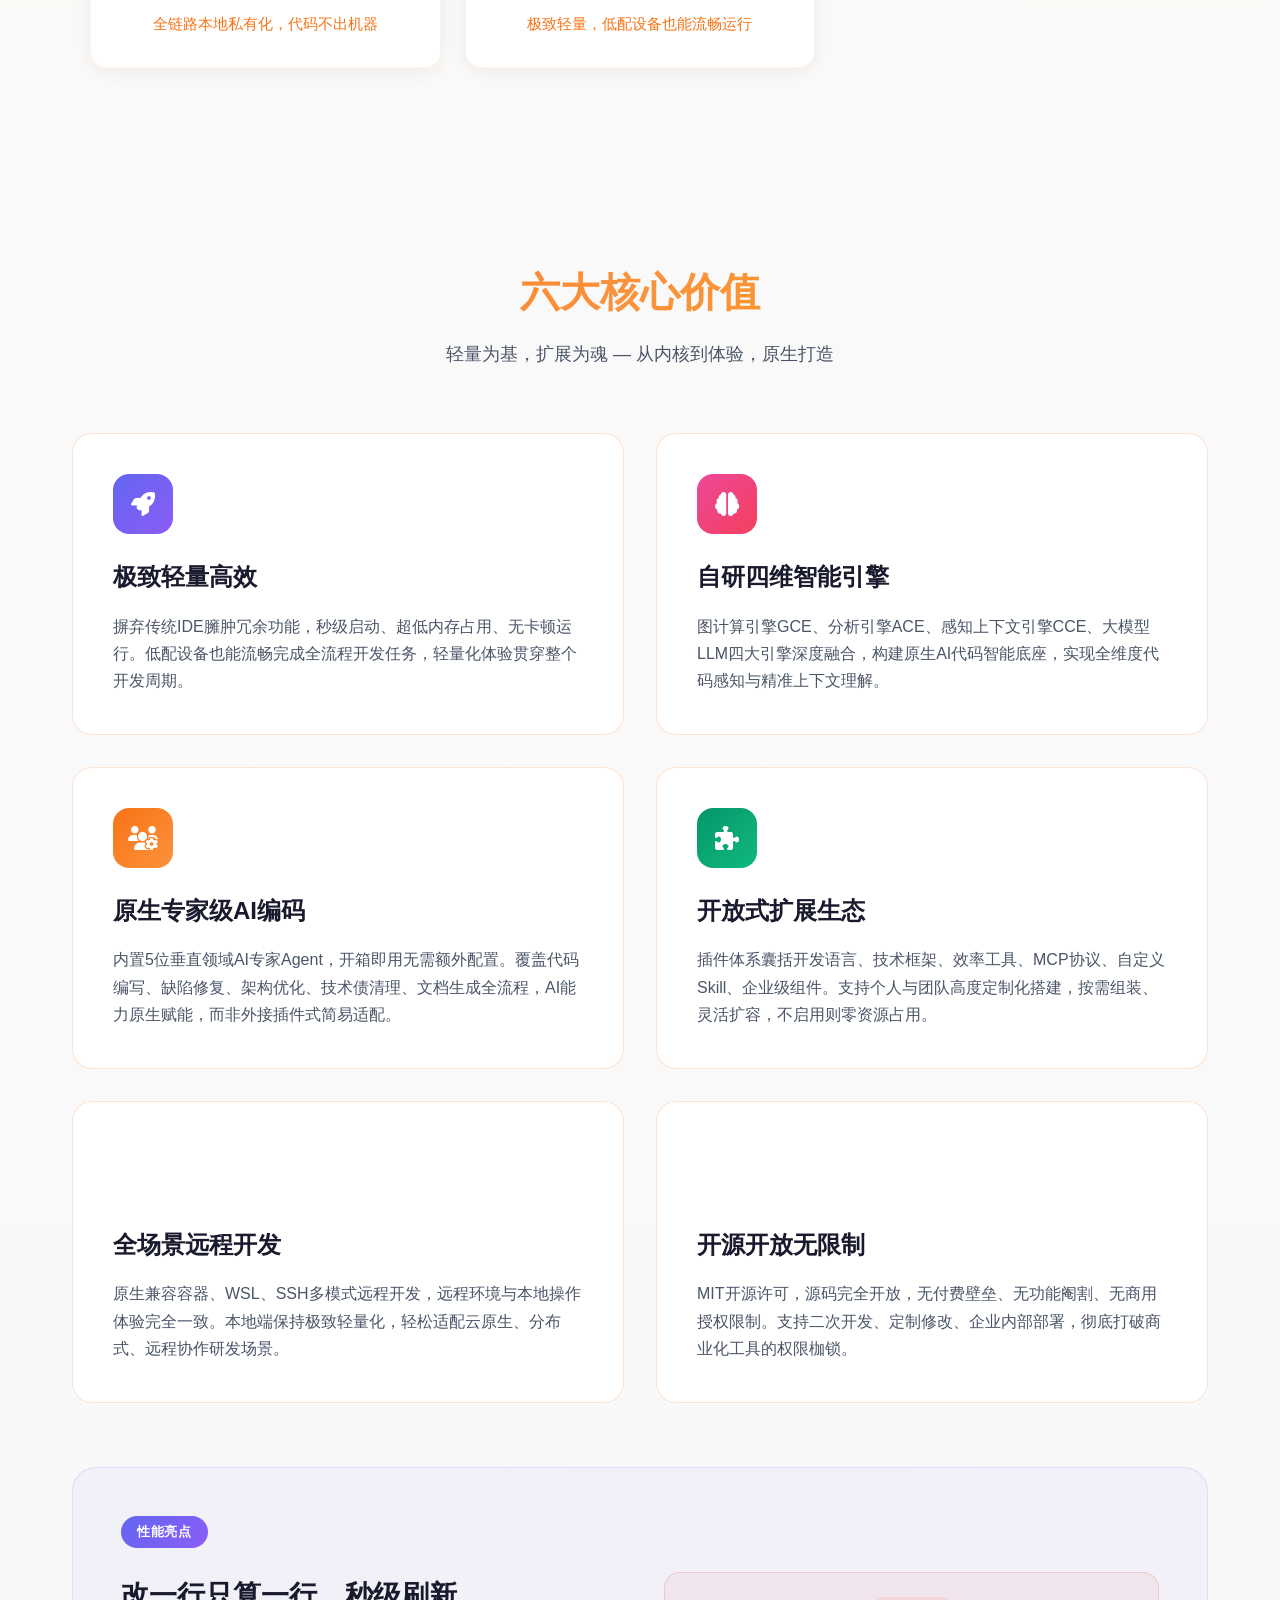
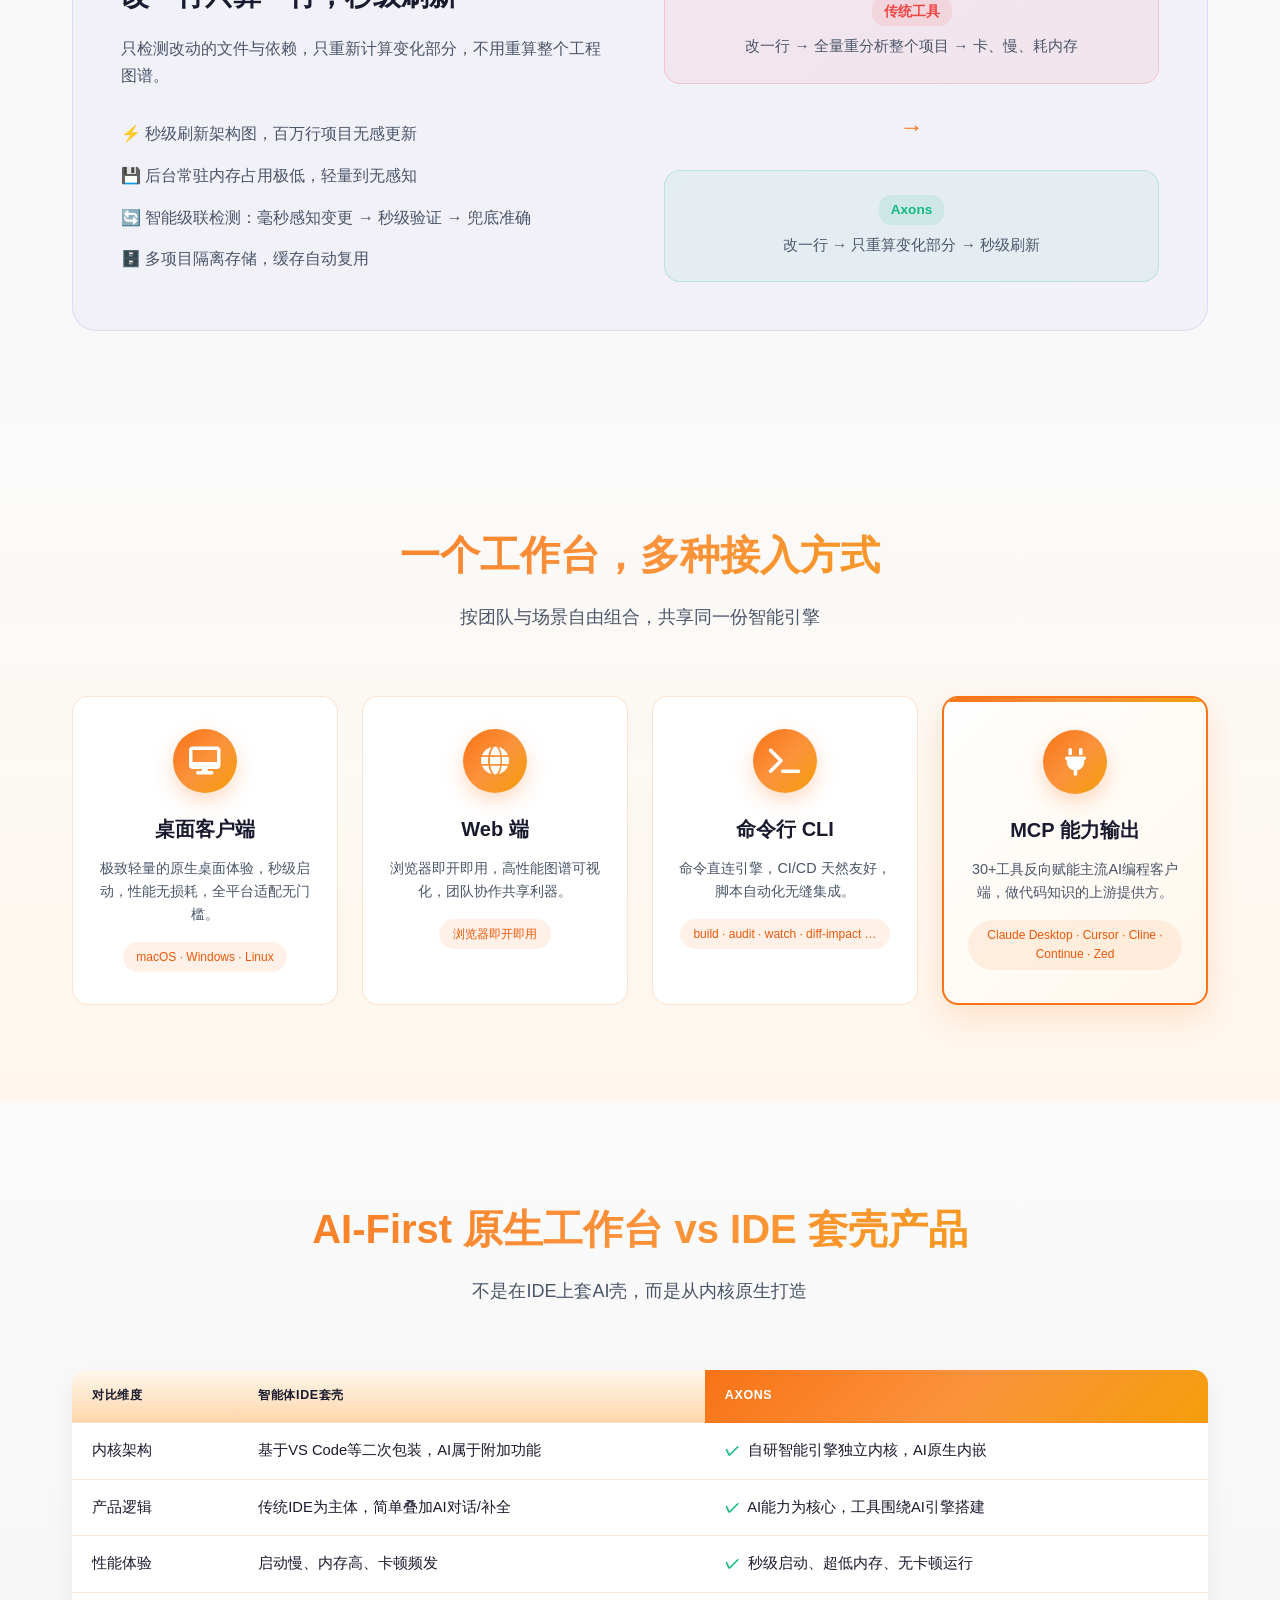
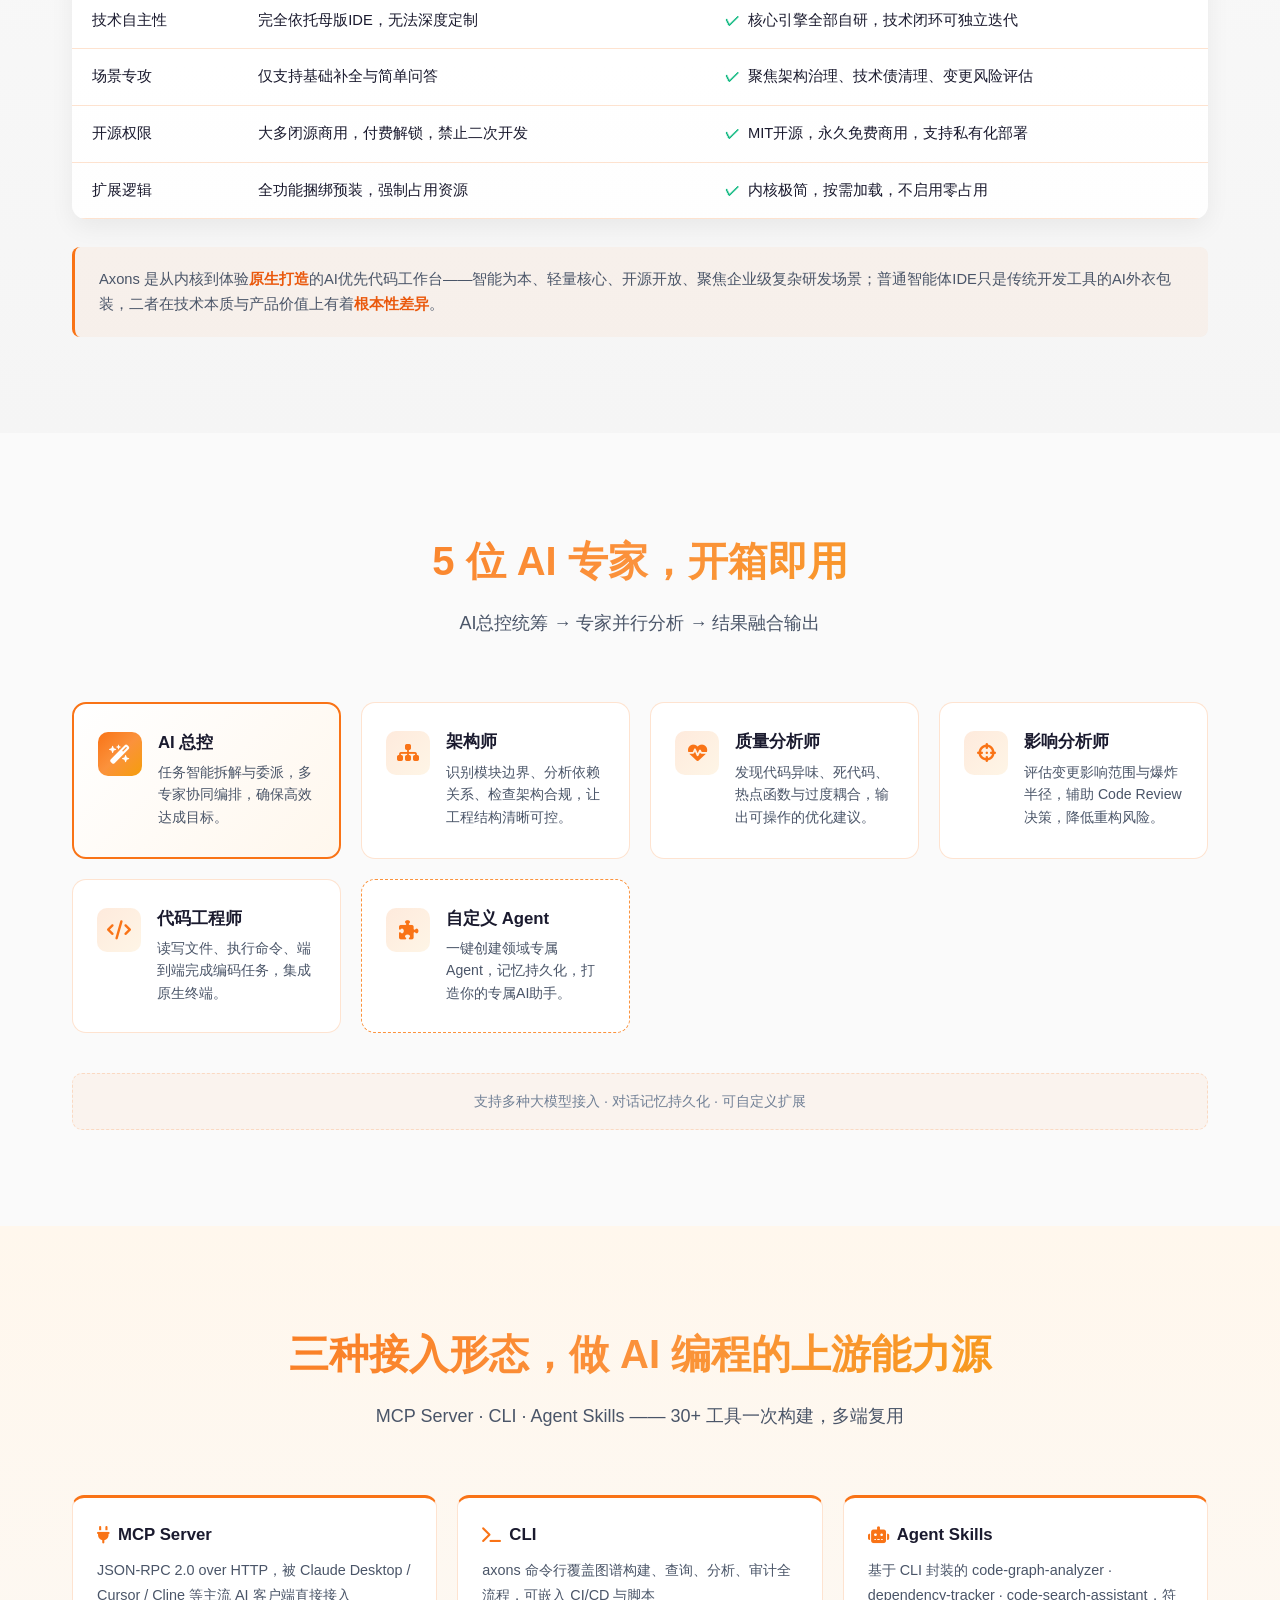
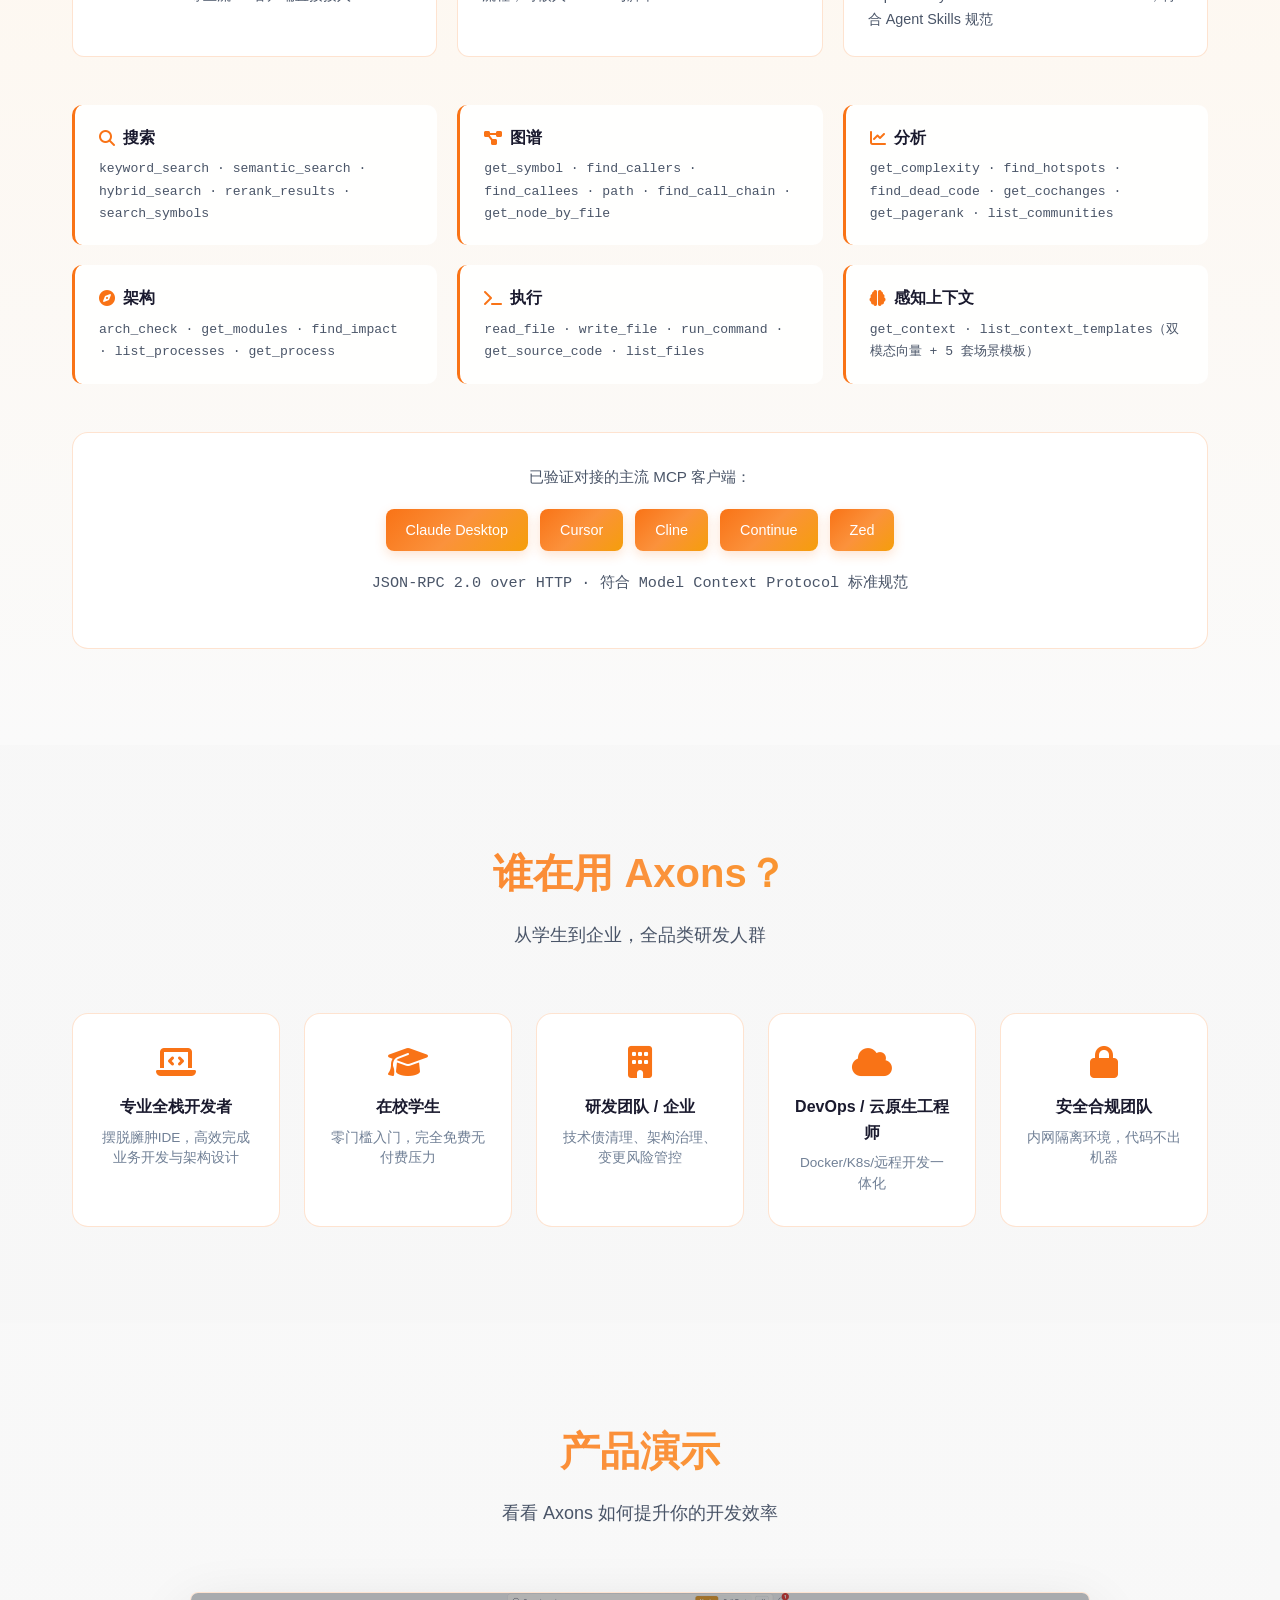
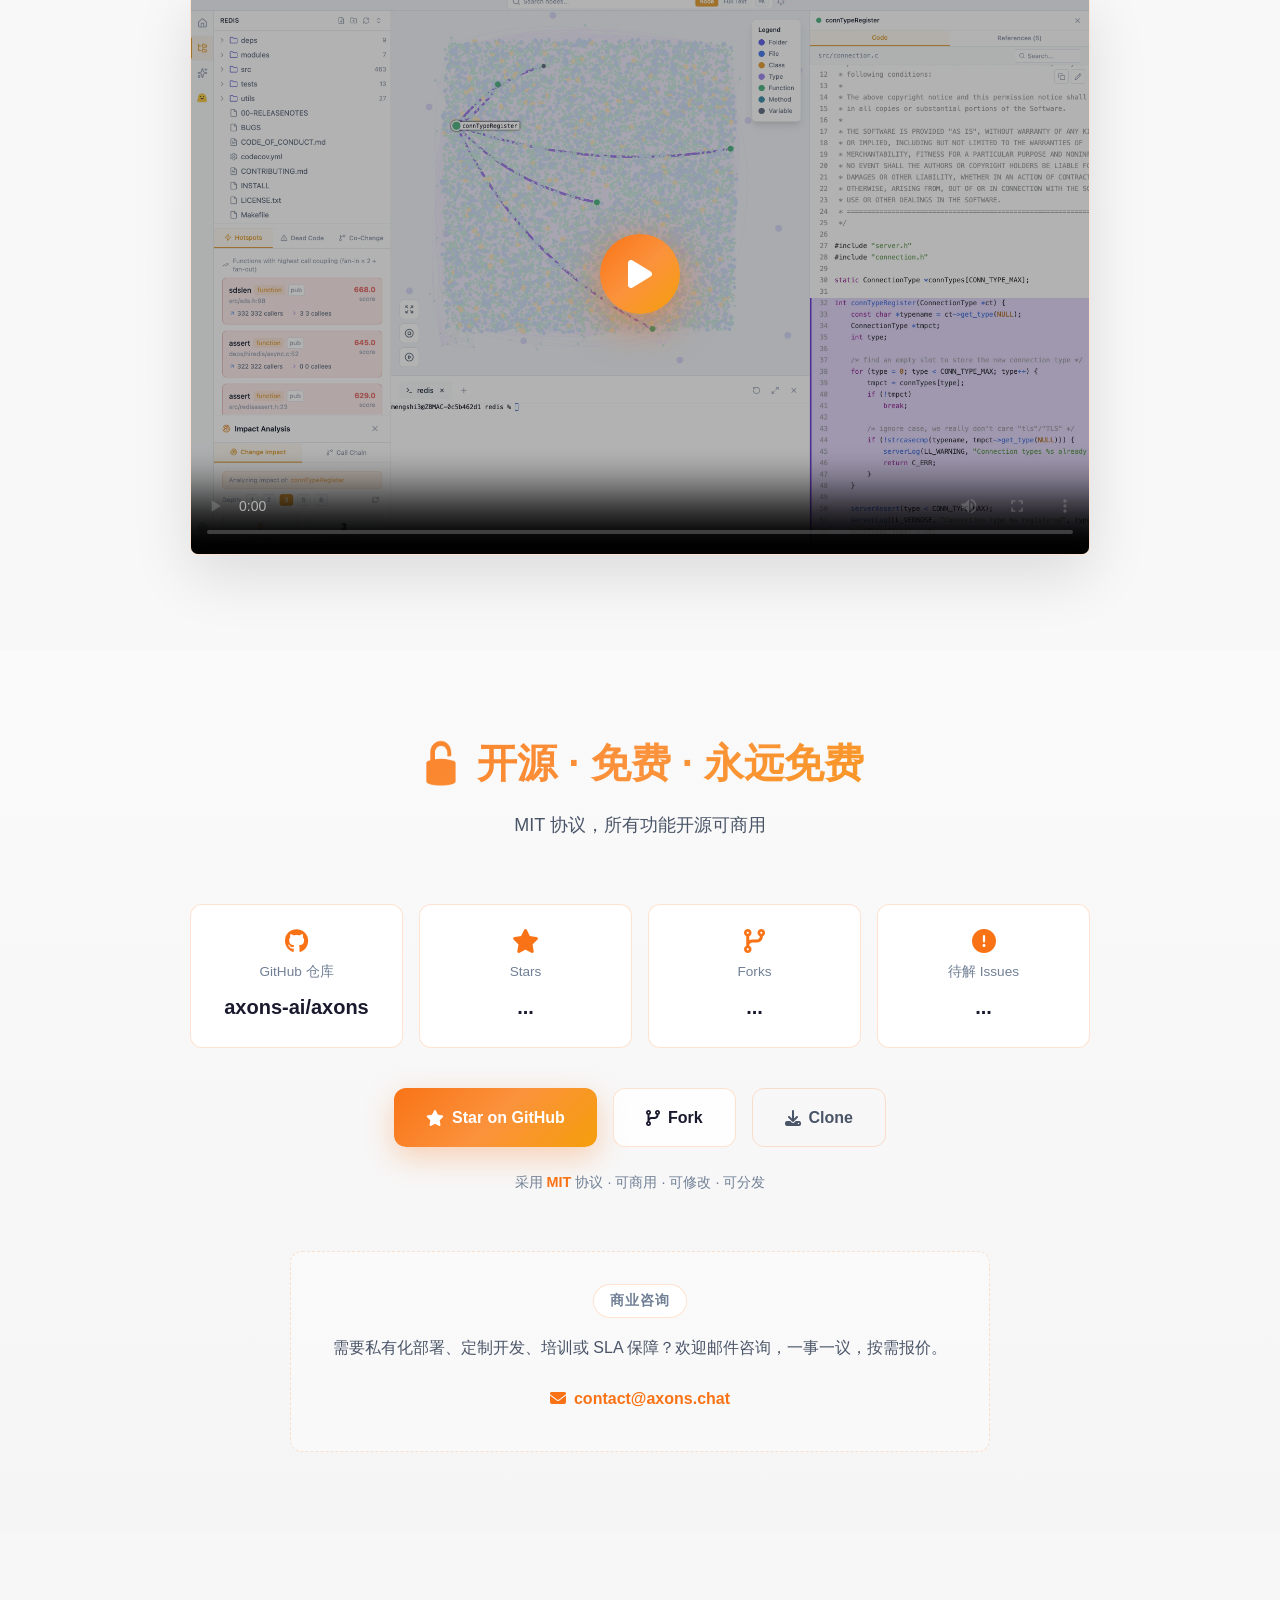
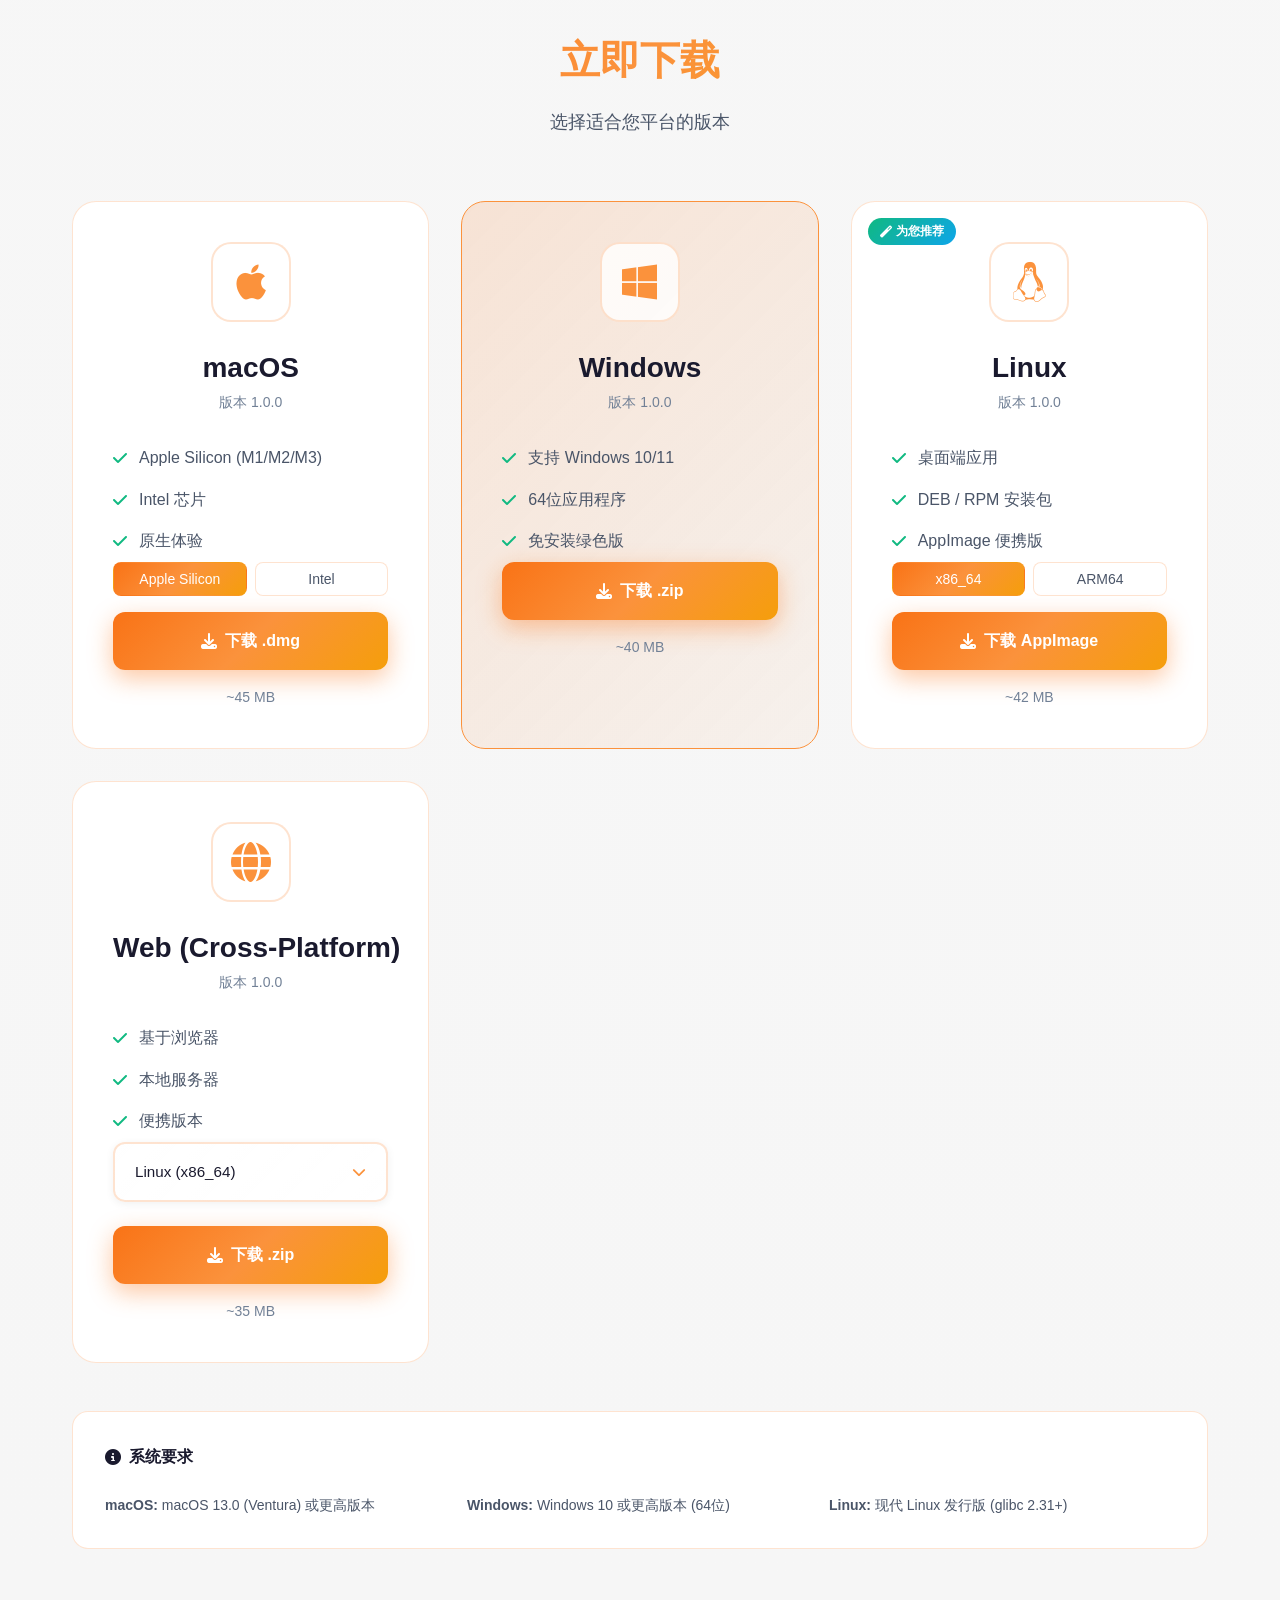
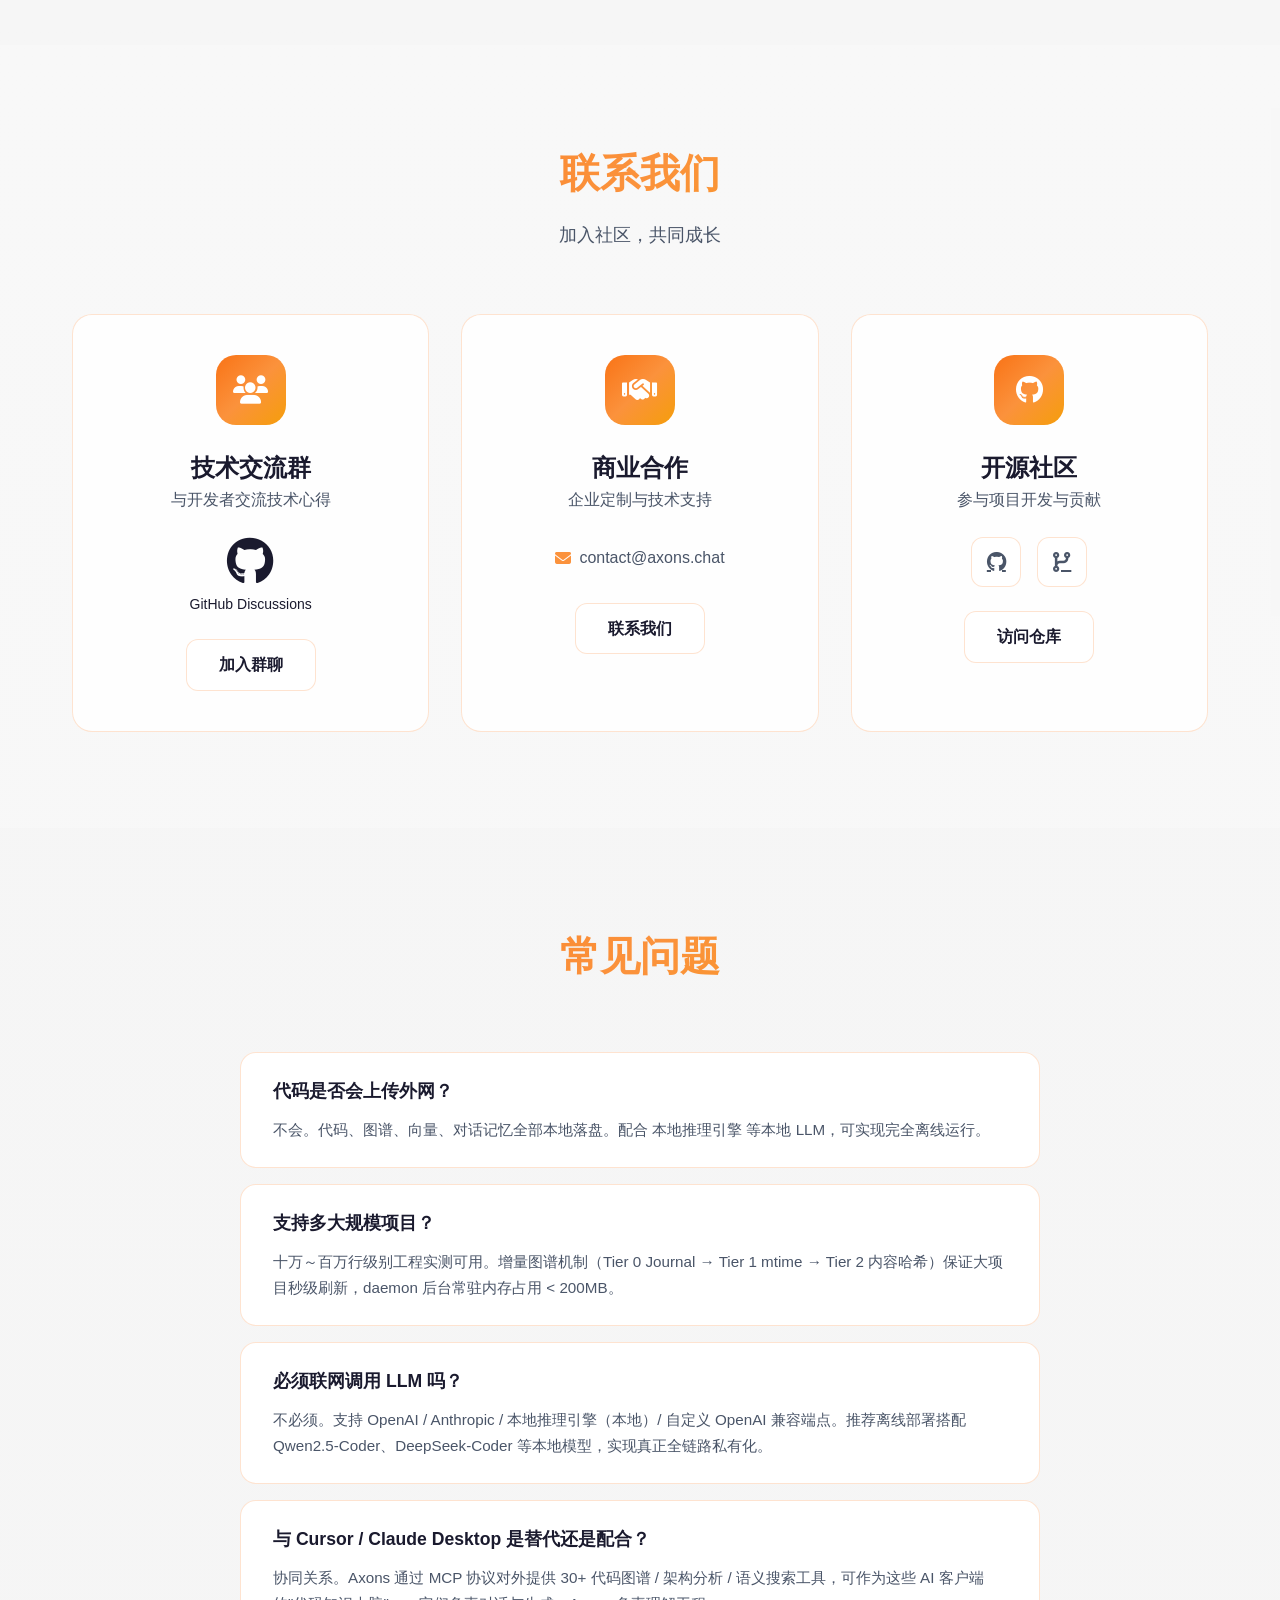
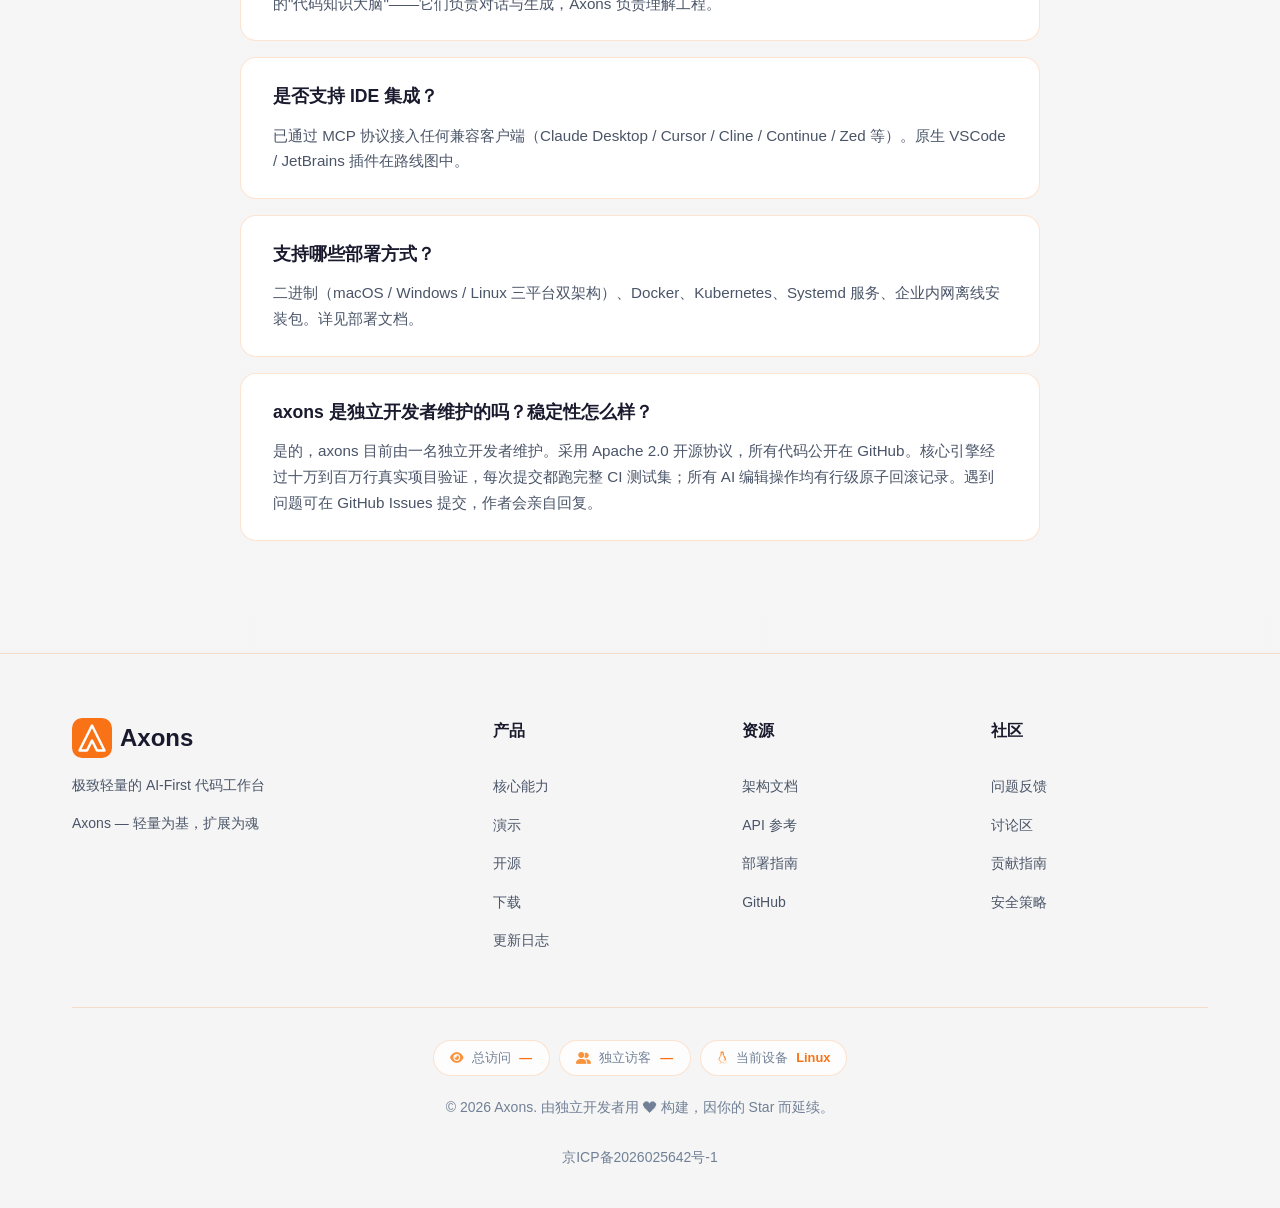
==== commit 3bcbfeb5: "cr" ====
--- a/web/index.html
+++ b/web/index.html
@@ -133,7 +133,7 @@
             <span class="dot dot-green"></span>
             <span class="showcase-title">Axons · Code Intelligence</span>
         </div>
-        <img src="snapscreen/video-poster.png" alt="Axons Product UI" class="showcase-img">
+        <img src="snapscreen/video-poster.webp" alt="Axons Product UI" class="showcase-img">
     </div>
 
     <div class="floating-card card-1">
@@ -521,7 +521,7 @@
             </div>
             <div class="video-container">
                 <div class="video-wrapper">
-                    <video id="demo-video" controls poster="snapscreen/video-poster.png">
+                    <video id="demo-video" controls poster="snapscreen/video-poster.webp">
                         <source src="snapscreen/demo.mp4"
                             type="video/mp4">
                         Your browser does not support video playback.
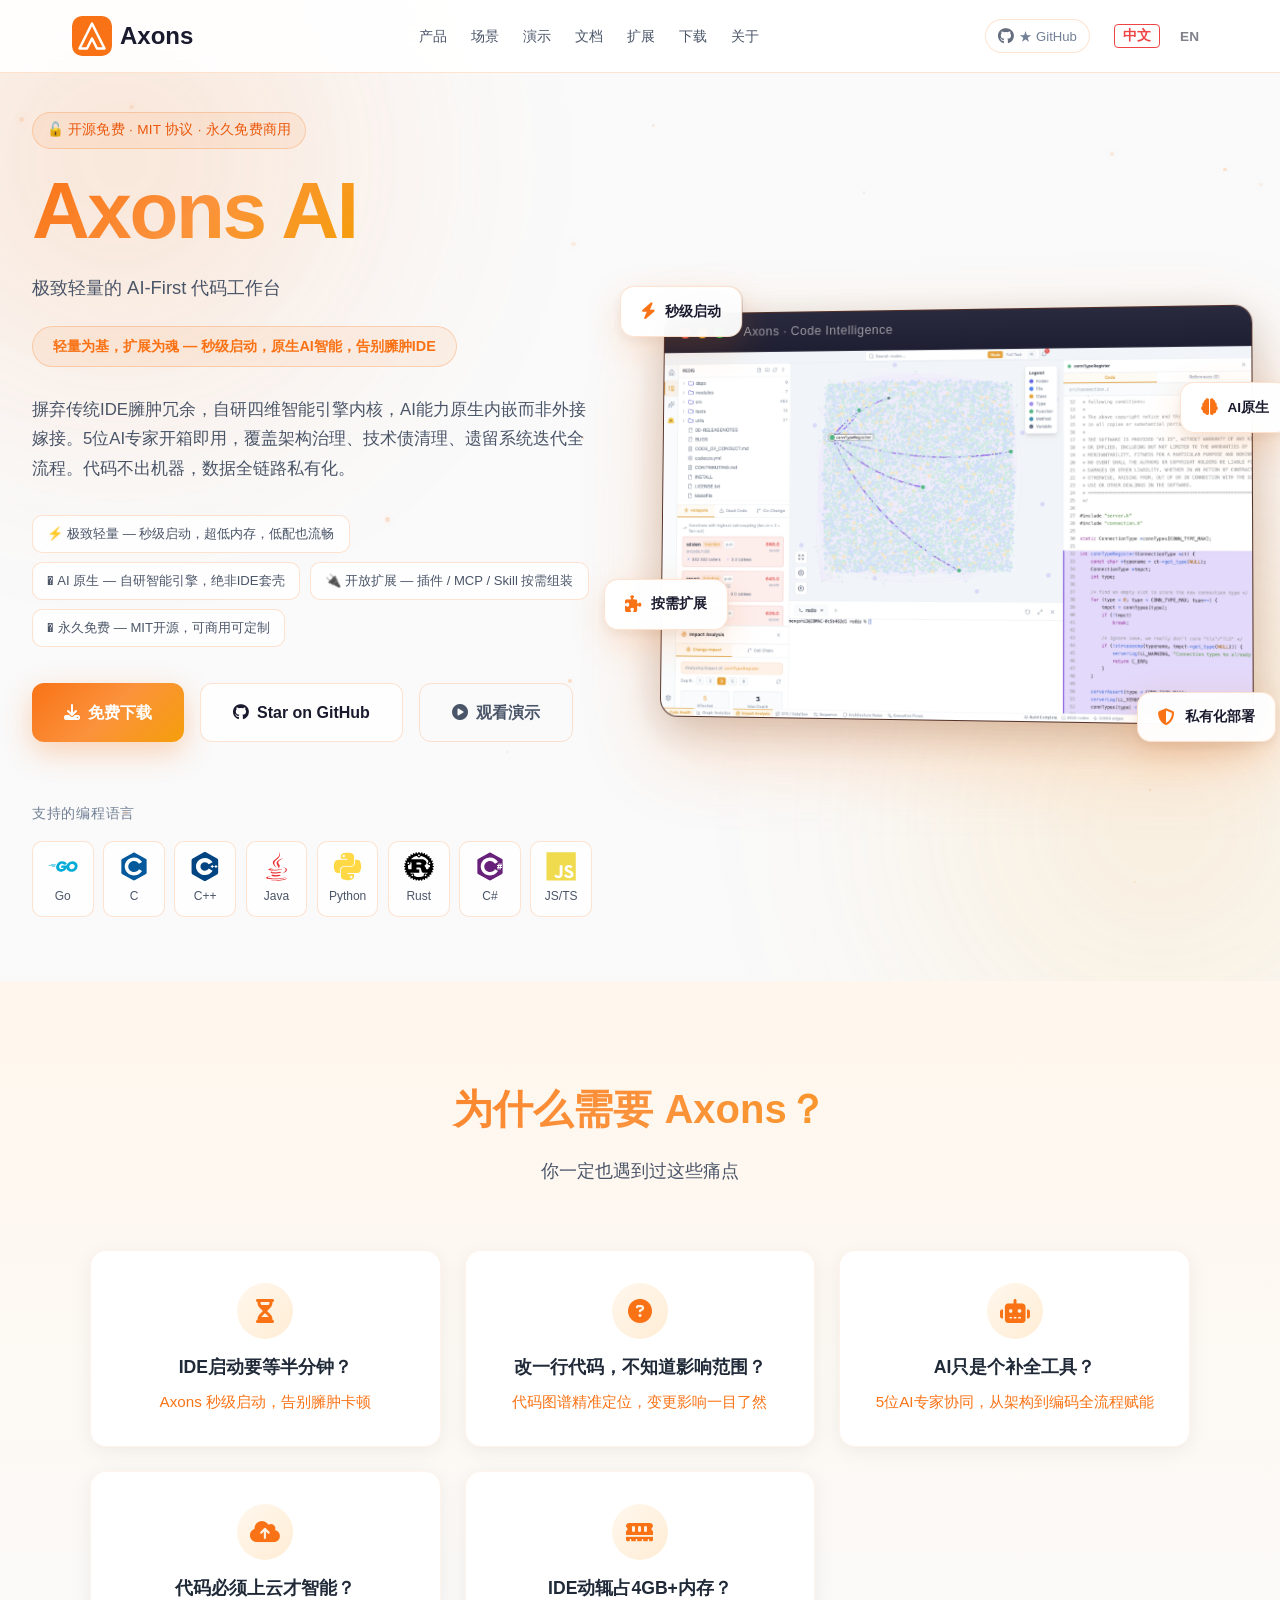
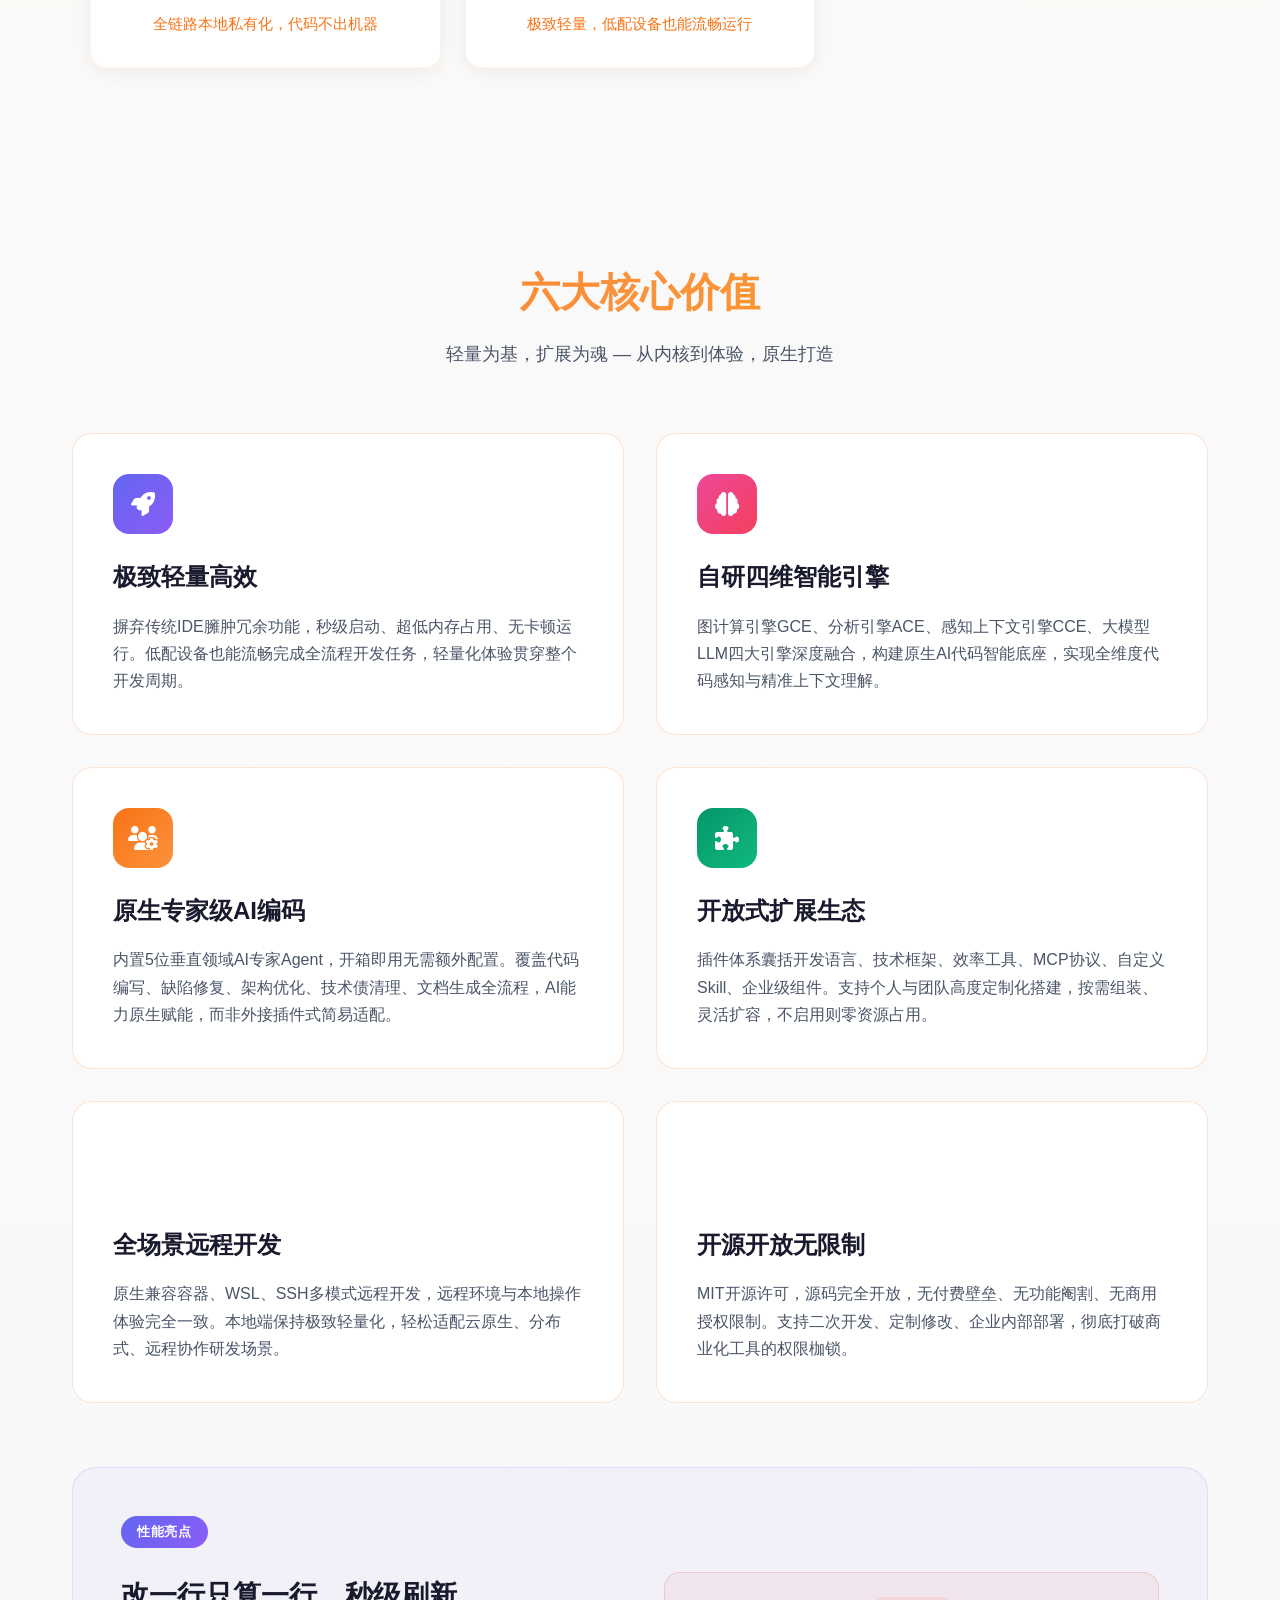
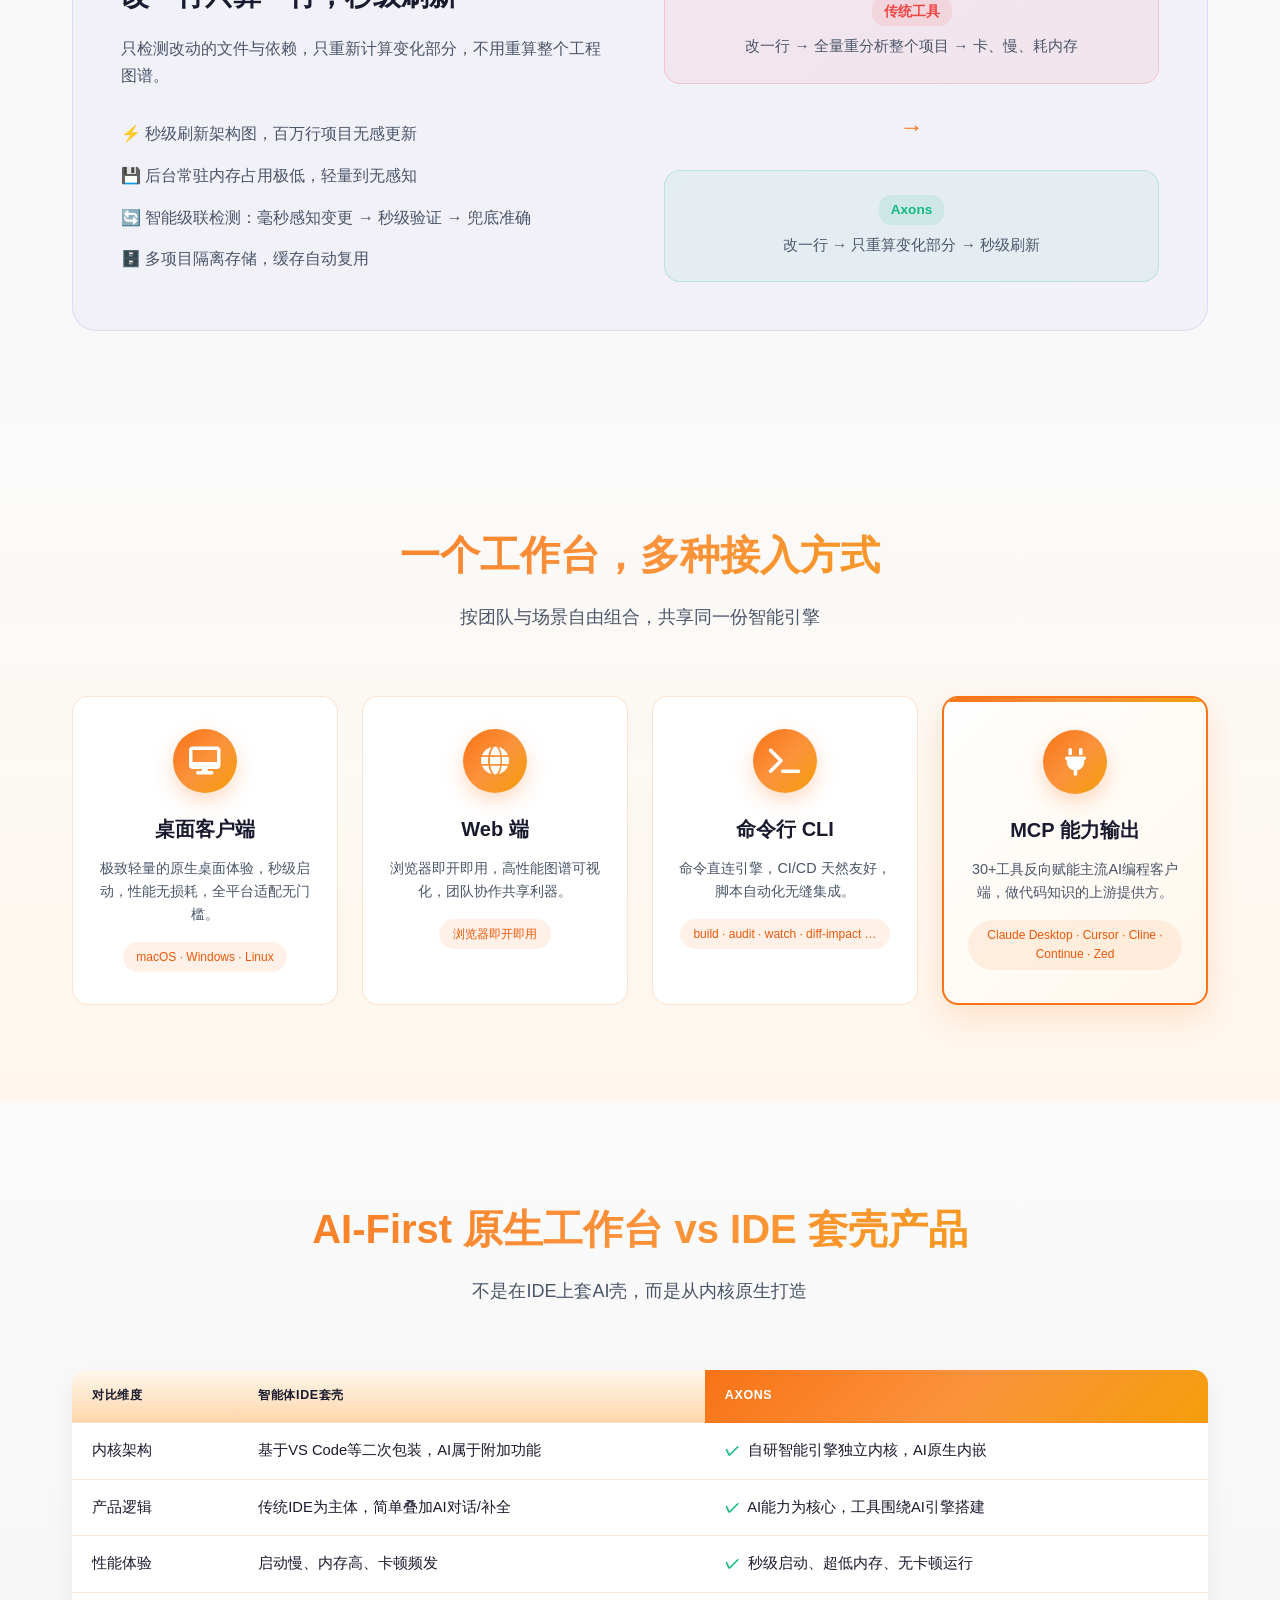
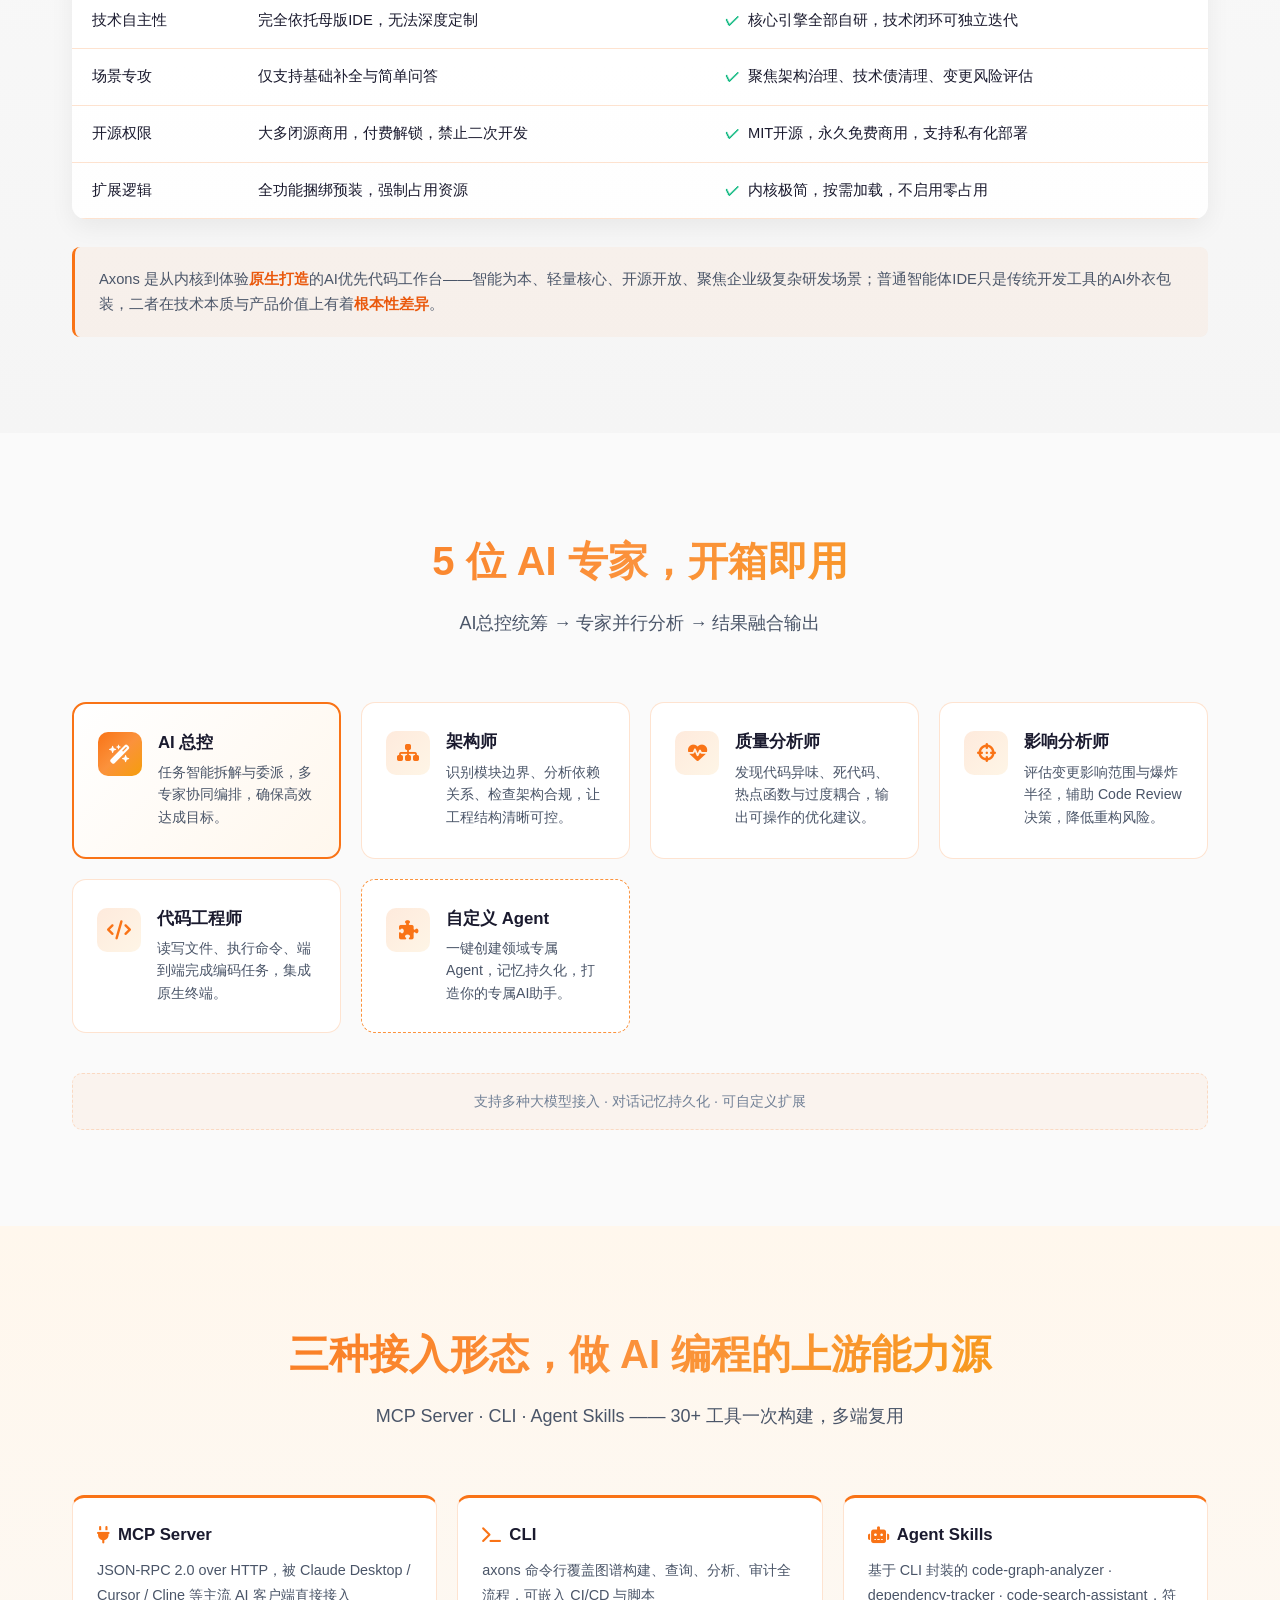
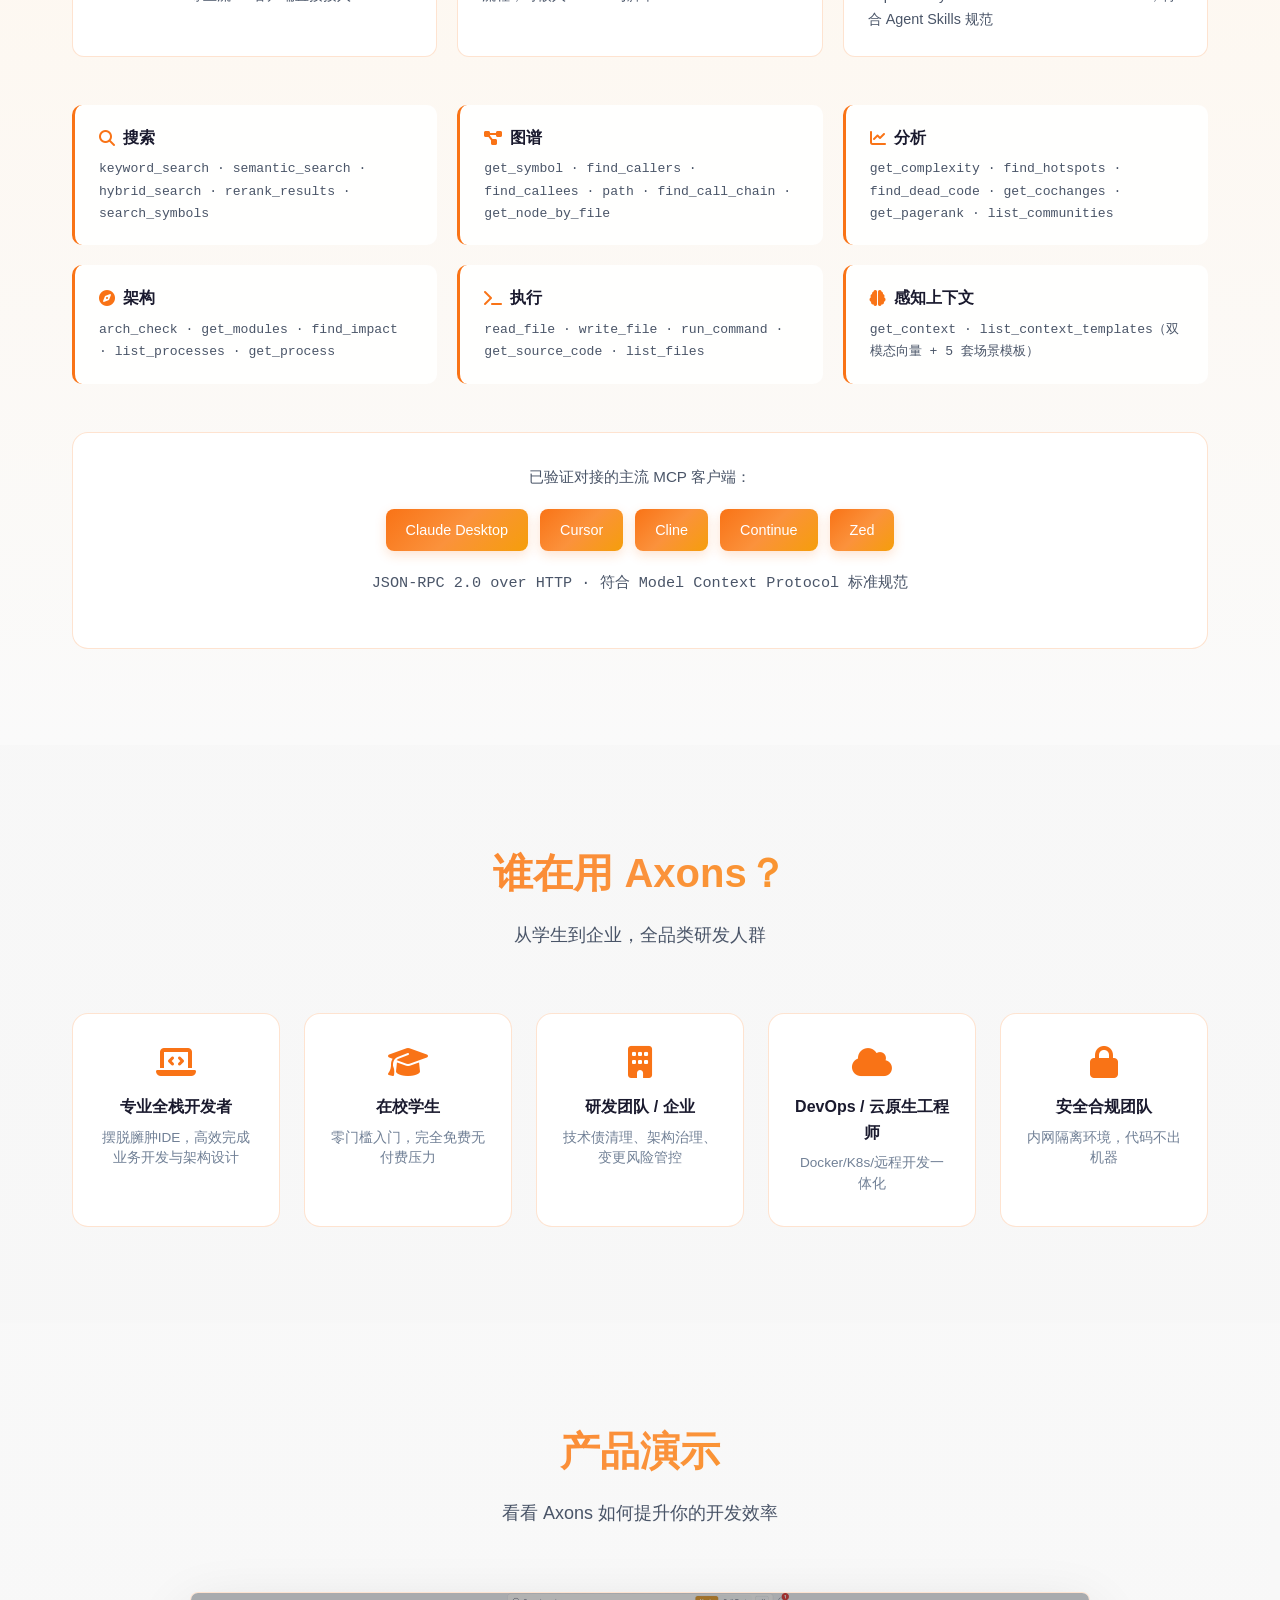
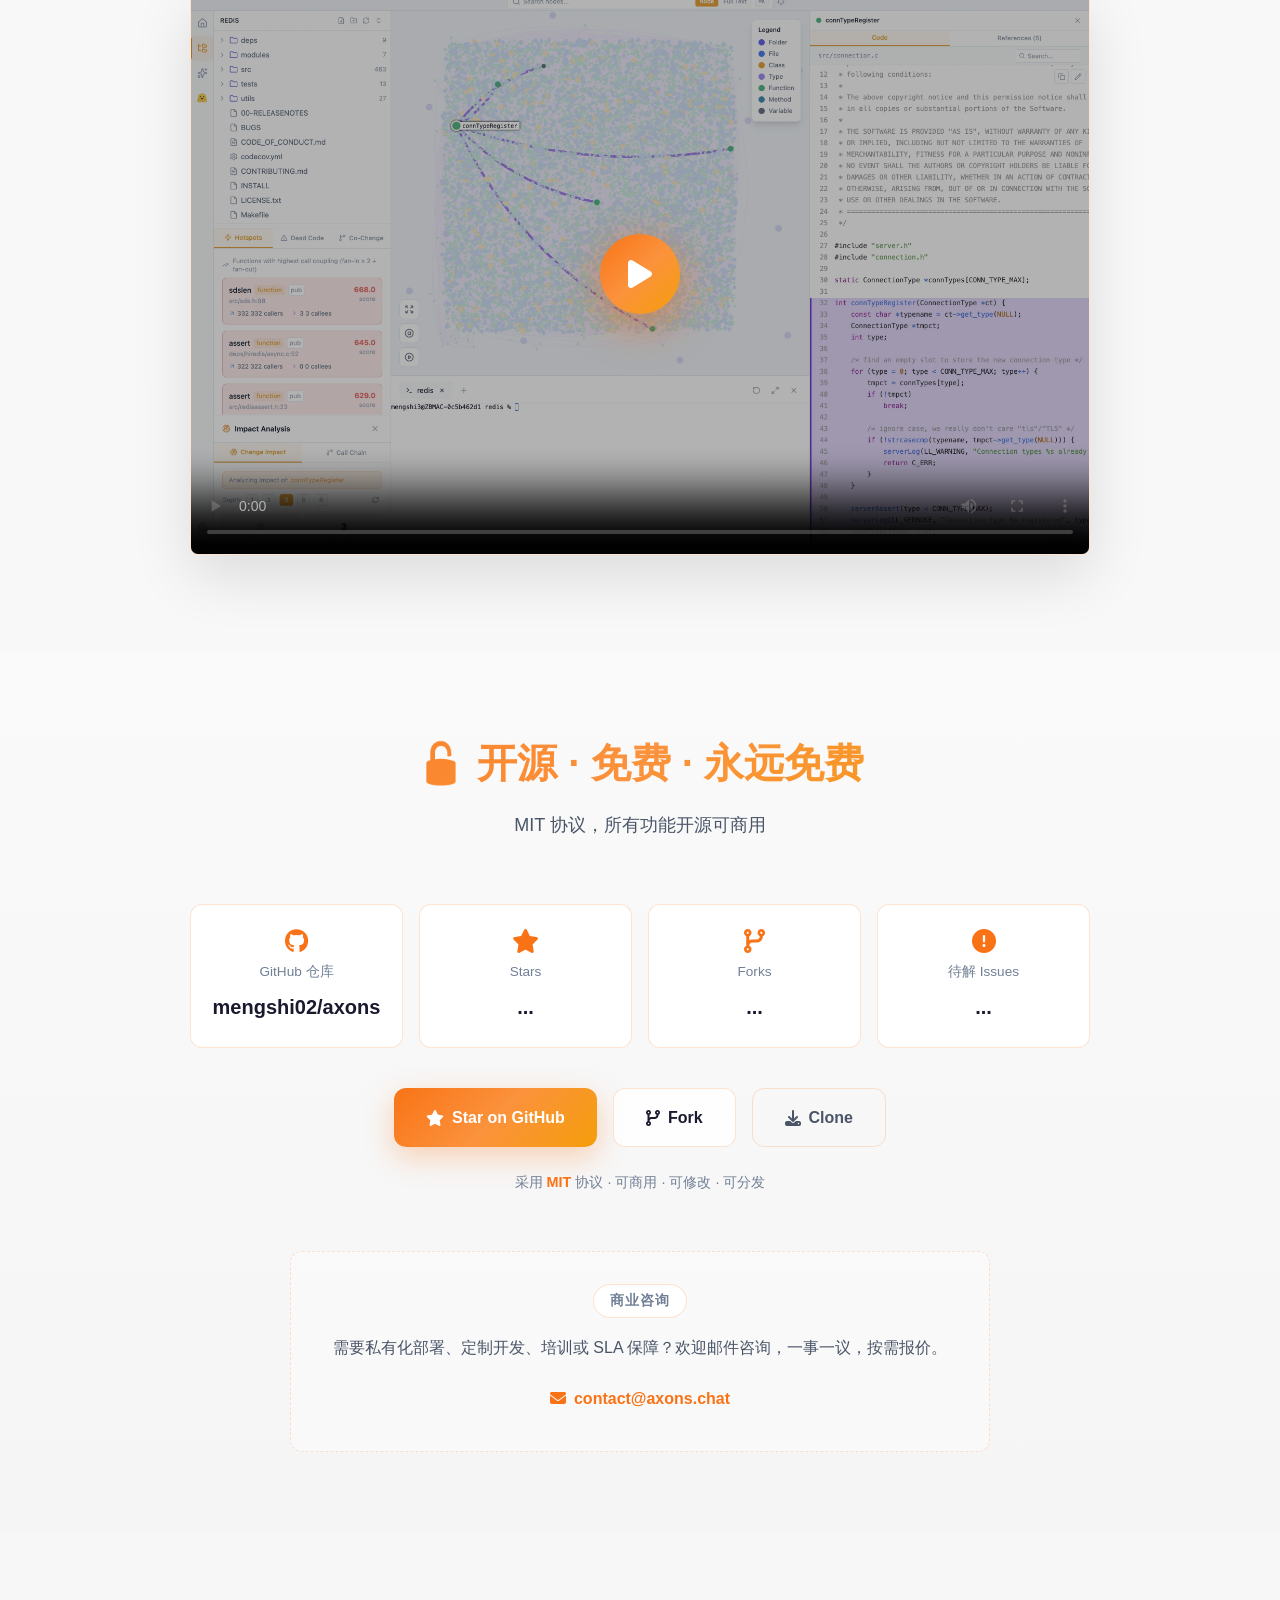
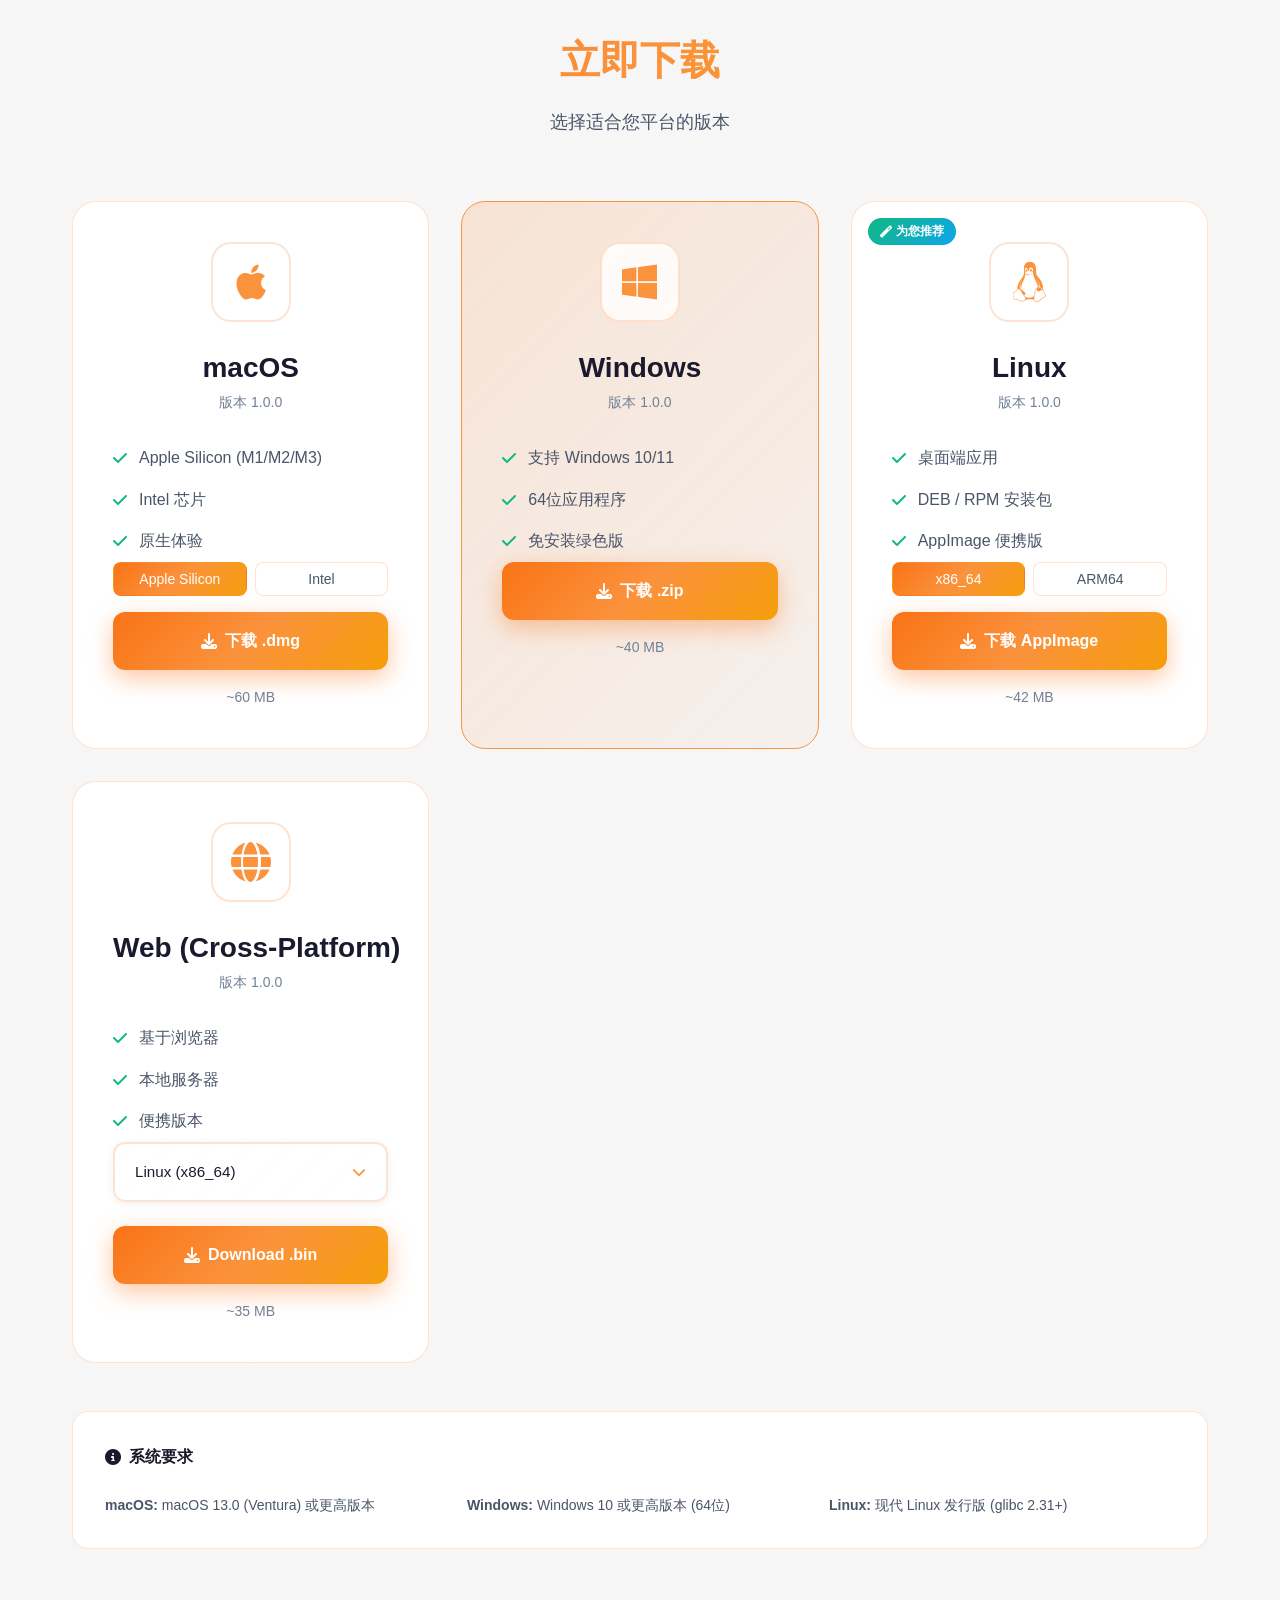
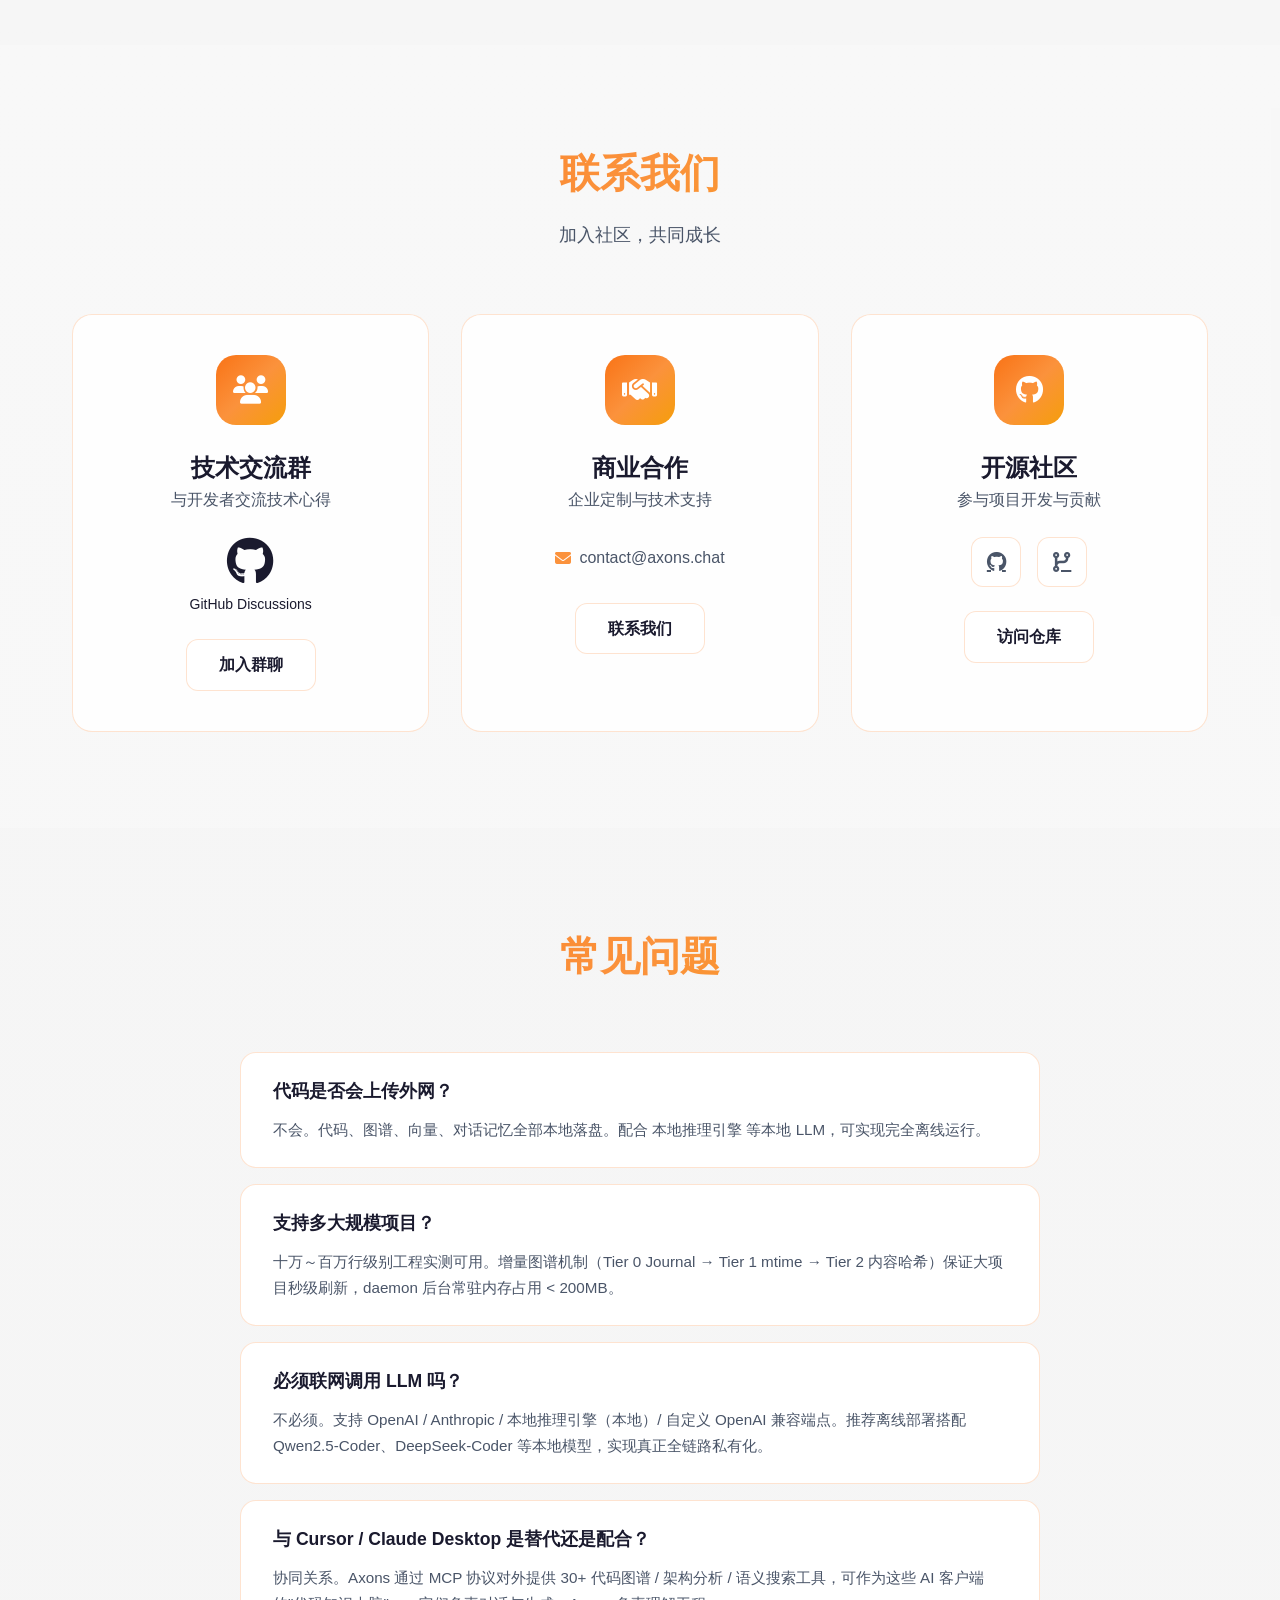
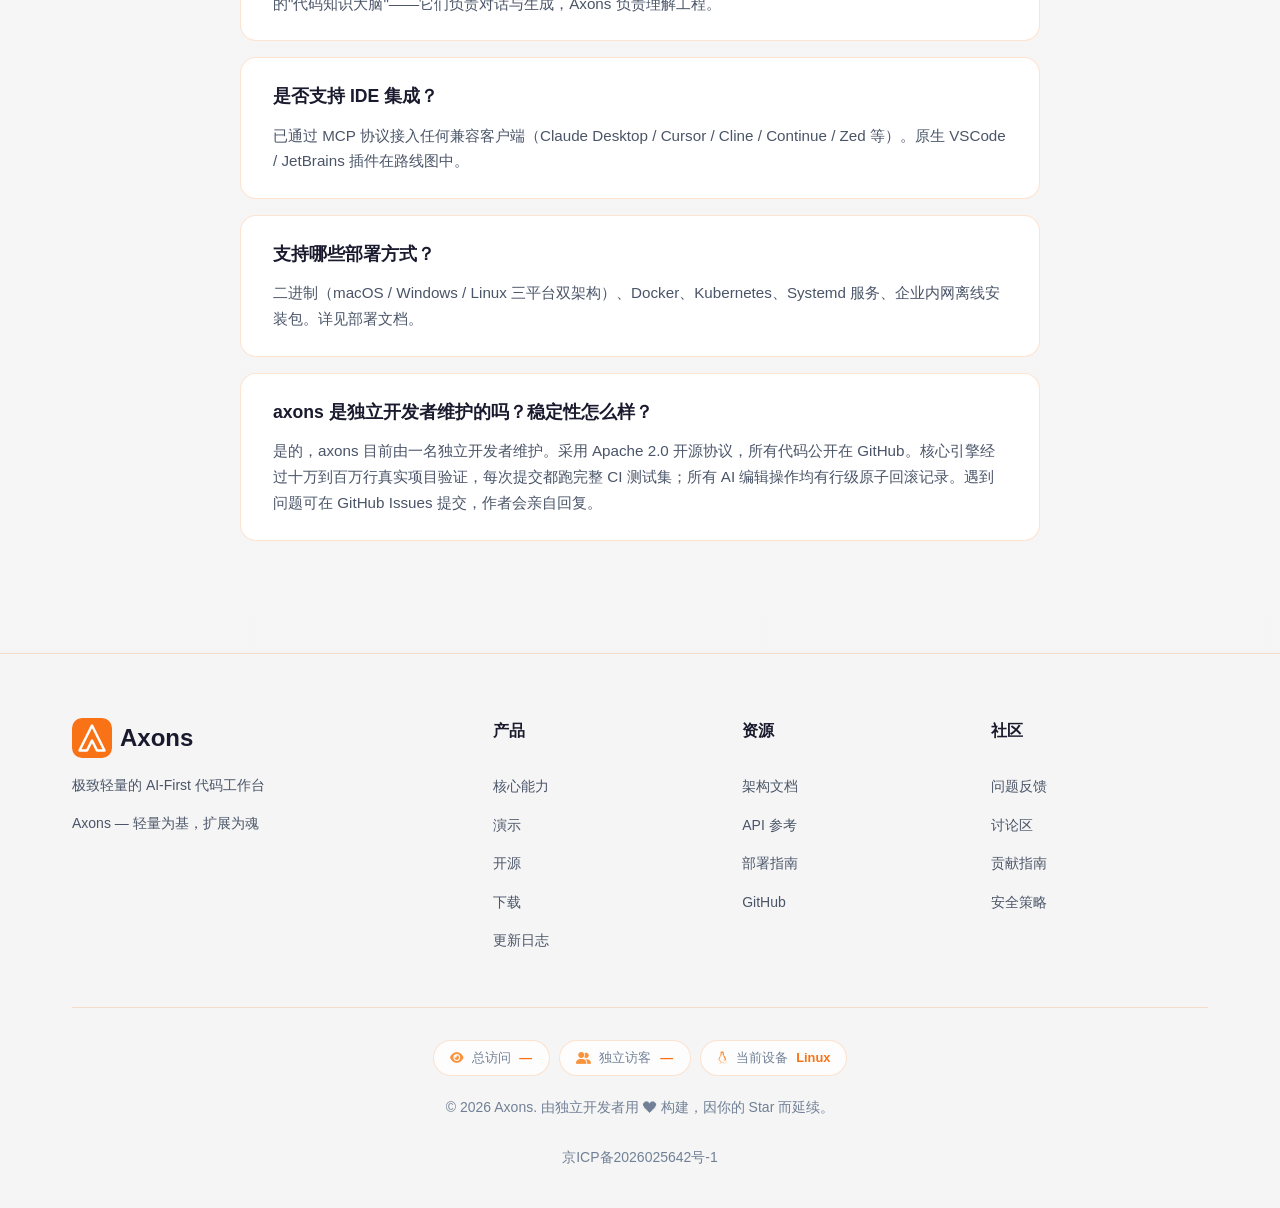
==== commit 5eb0035b: "feat: embed docs at build time and update download URLs - Embed docs directory via go:embed, with lo" ====
--- a/web/index.html
+++ b/web/index.html
@@ -548,7 +548,7 @@
                     <div class="os-stat-card">
                         <i class="fab fa-github"></i>
                         <span class="os-stat-label" data-i18n="os.stat.repo">GitHub Repo</span>
-                        <span class="os-stat-value">axons-ai/axons</span>
+                        <span class="os-stat-value">mengshi02/axons</span>
                     </div>
                     <div class="os-stat-card">
                         <i class="fas fa-star"></i>
@@ -626,12 +626,12 @@
                         <button class="arch-btn active" data-arch="arm64">Apple Silicon</button>
                         <button class="arch-btn" data-arch="amd64">Intel</button>
                     </div>
-                    <a href="https://github.com/mengshi02/axons/releases/download/v1.0.0/axons-macos-arm64.dmg"
+                    <a href="https://github.com/mengshi02/axons/releases/download/v1.0.0/axons-desktop-macos-arm64.dmg"
                         class="download-btn" id="download-mac">
                         <i class="fas fa-download"></i>
                         <span data-i18n="download.dmg">Download .dmg</span>
                     </a>
-                    <p class="file-size">~45 MB</p>
+                    <p class="file-size">~60 MB</p>
                 </div>
 
                 <!-- Windows -->
@@ -650,7 +650,7 @@
                         <li><i class="fas fa-check"></i> <span data-i18n="download.windows.portable">Portable, No
                                 Install</span></li>
                     </ul>
-                    <a href="https://github.com/mengshi02/axons/releases/download/v1.0.0/axons-windows-amd64.zip"
+                    <a href="https://github.com/mengshi02/axons/releases/download/v1.0.0/axons-web-windows-amd64.exe"
                         class="download-btn" id="download-windows">
                         <i class="fas fa-download"></i>
                         <span data-i18n="download.zip">Download .zip</span>
@@ -678,7 +678,7 @@
                         <button class="arch-btn active" data-arch="amd64">x86_64</button>
                         <button class="arch-btn" data-arch="arm64">ARM64</button>
                     </div>
-                    <a href="https://github.com/mengshi02/axons/releases/download/v1.0.0/axons-linux-amd64.AppImage"
+                    <a href="https://github.com/mengshi02/axons/releases/download/v1.0.0/axons-web-linux-amd64.bin"
                         class="download-btn" id="download-linux">
                         <i class="fas fa-download"></i>
                         <span data-i18n="download.appimage">Download AppImage</span>
@@ -742,10 +742,10 @@
                             <option value="windows-arm64">Windows (ARM64)</option>
                         </select>
                     </div>
-                    <a href="https://github.com/mengshi02/axons/releases/download/v1.0.0/axons-web-linux-amd64.zip"
+                    <a href="https://github.com/mengshi02/axons/releases/download/v1.0.0/axons-web-linux-amd64.bin"
                         class="download-btn" id="download-web">
                         <i class="fas fa-download"></i>
-                        <span data-i18n="download.zip">Download .zip</span>
+                        <span data-i18n="download.bin">Download .bin</span>
                     </a>
                     <p class="file-size">~35 MB</p>
                 </div>
--- a/web/styles.css
+++ b/web/styles.css
@@ -1465,6 +1465,7 @@
     background: radial-gradient(circle, rgba(99, 102, 241, 0.1) 0%, transparent 70%);
     opacity: 0;
     transition: var(--transition-base);
+    pointer-events: none;
 }
 
 .download-card:hover .card-glow {
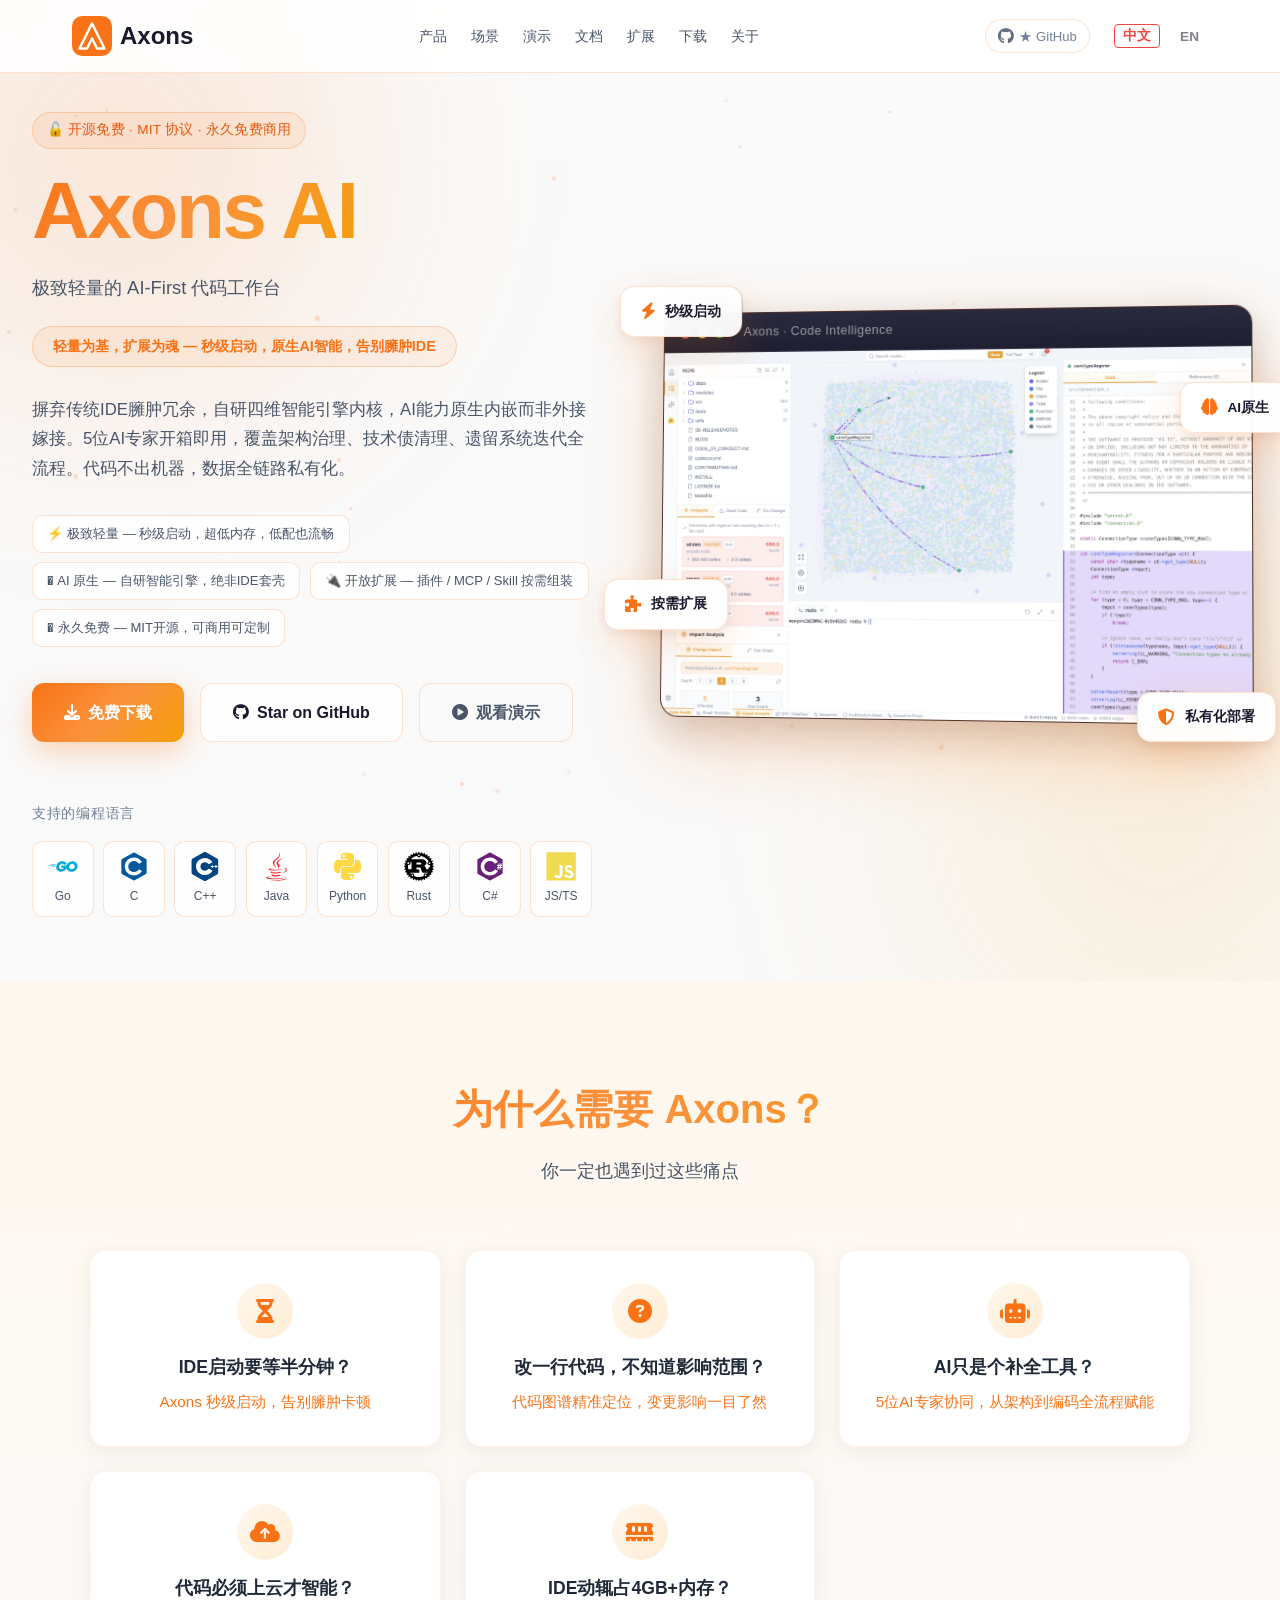
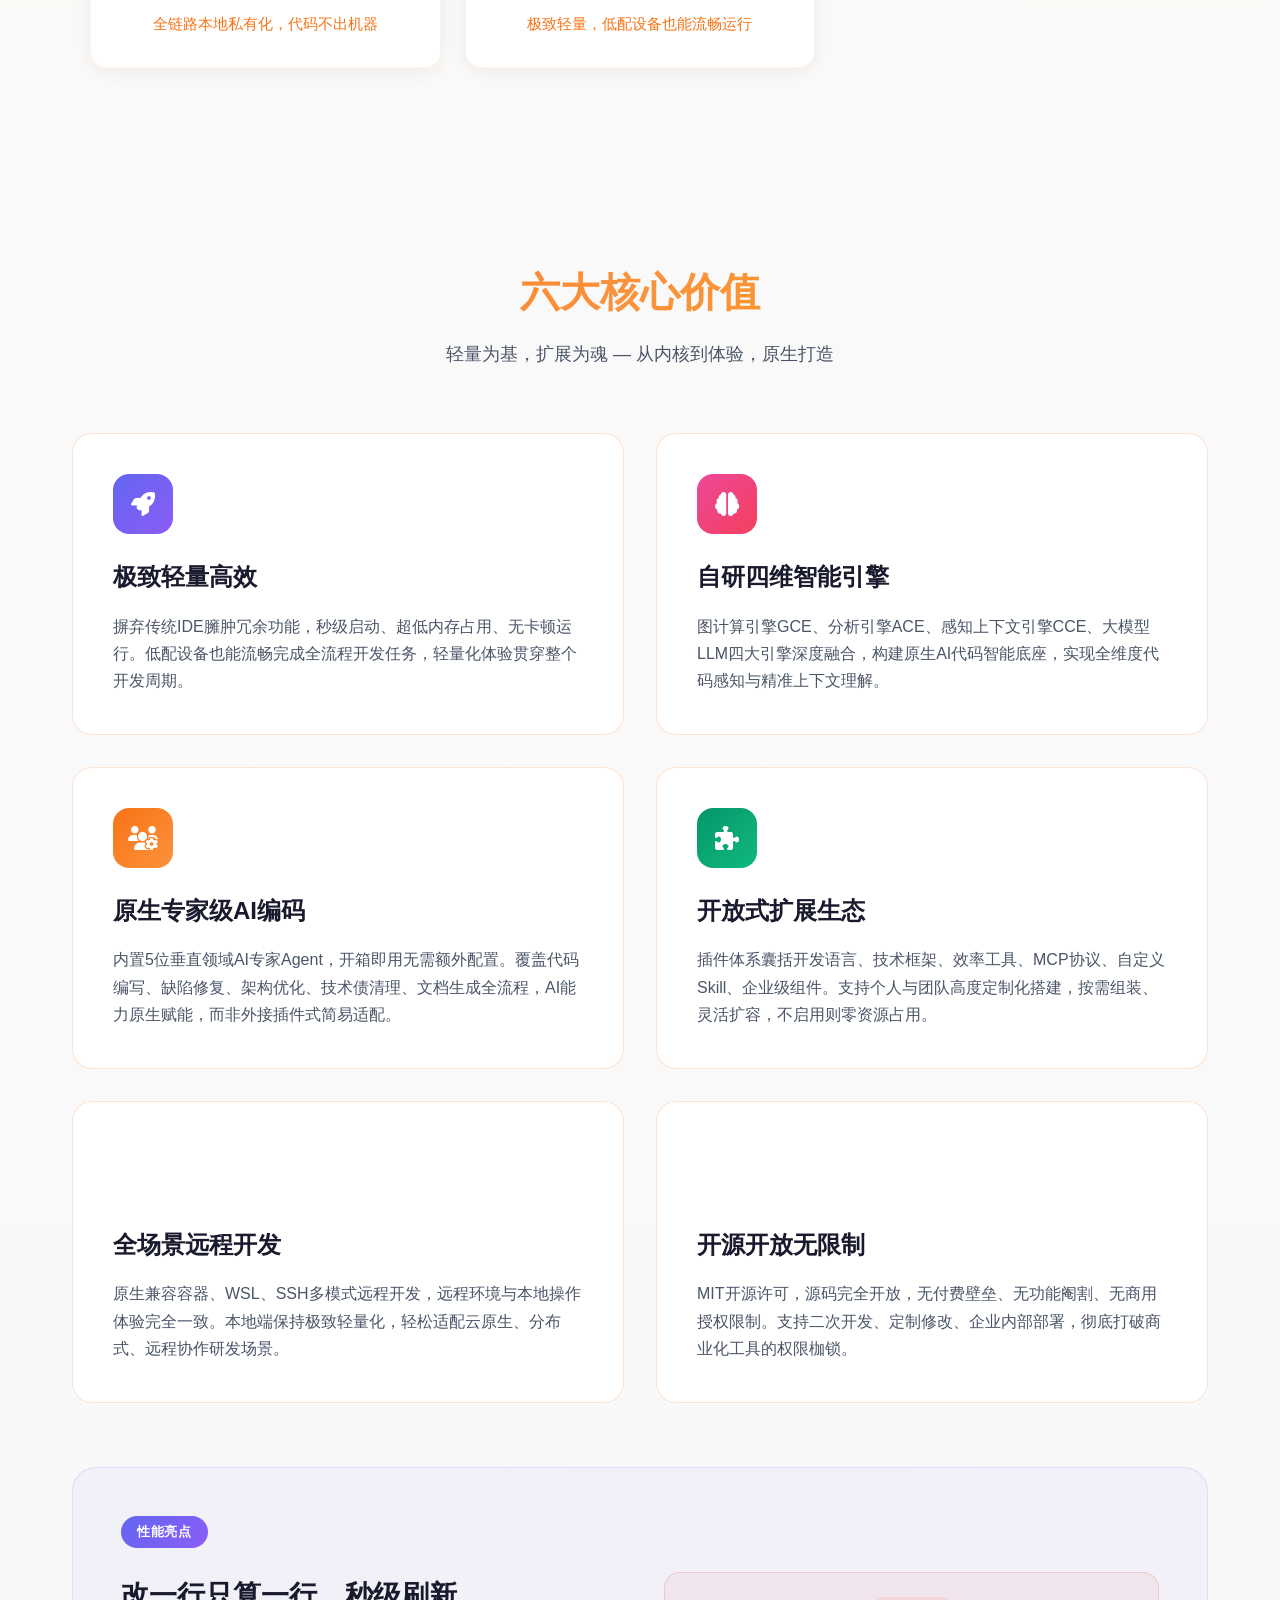
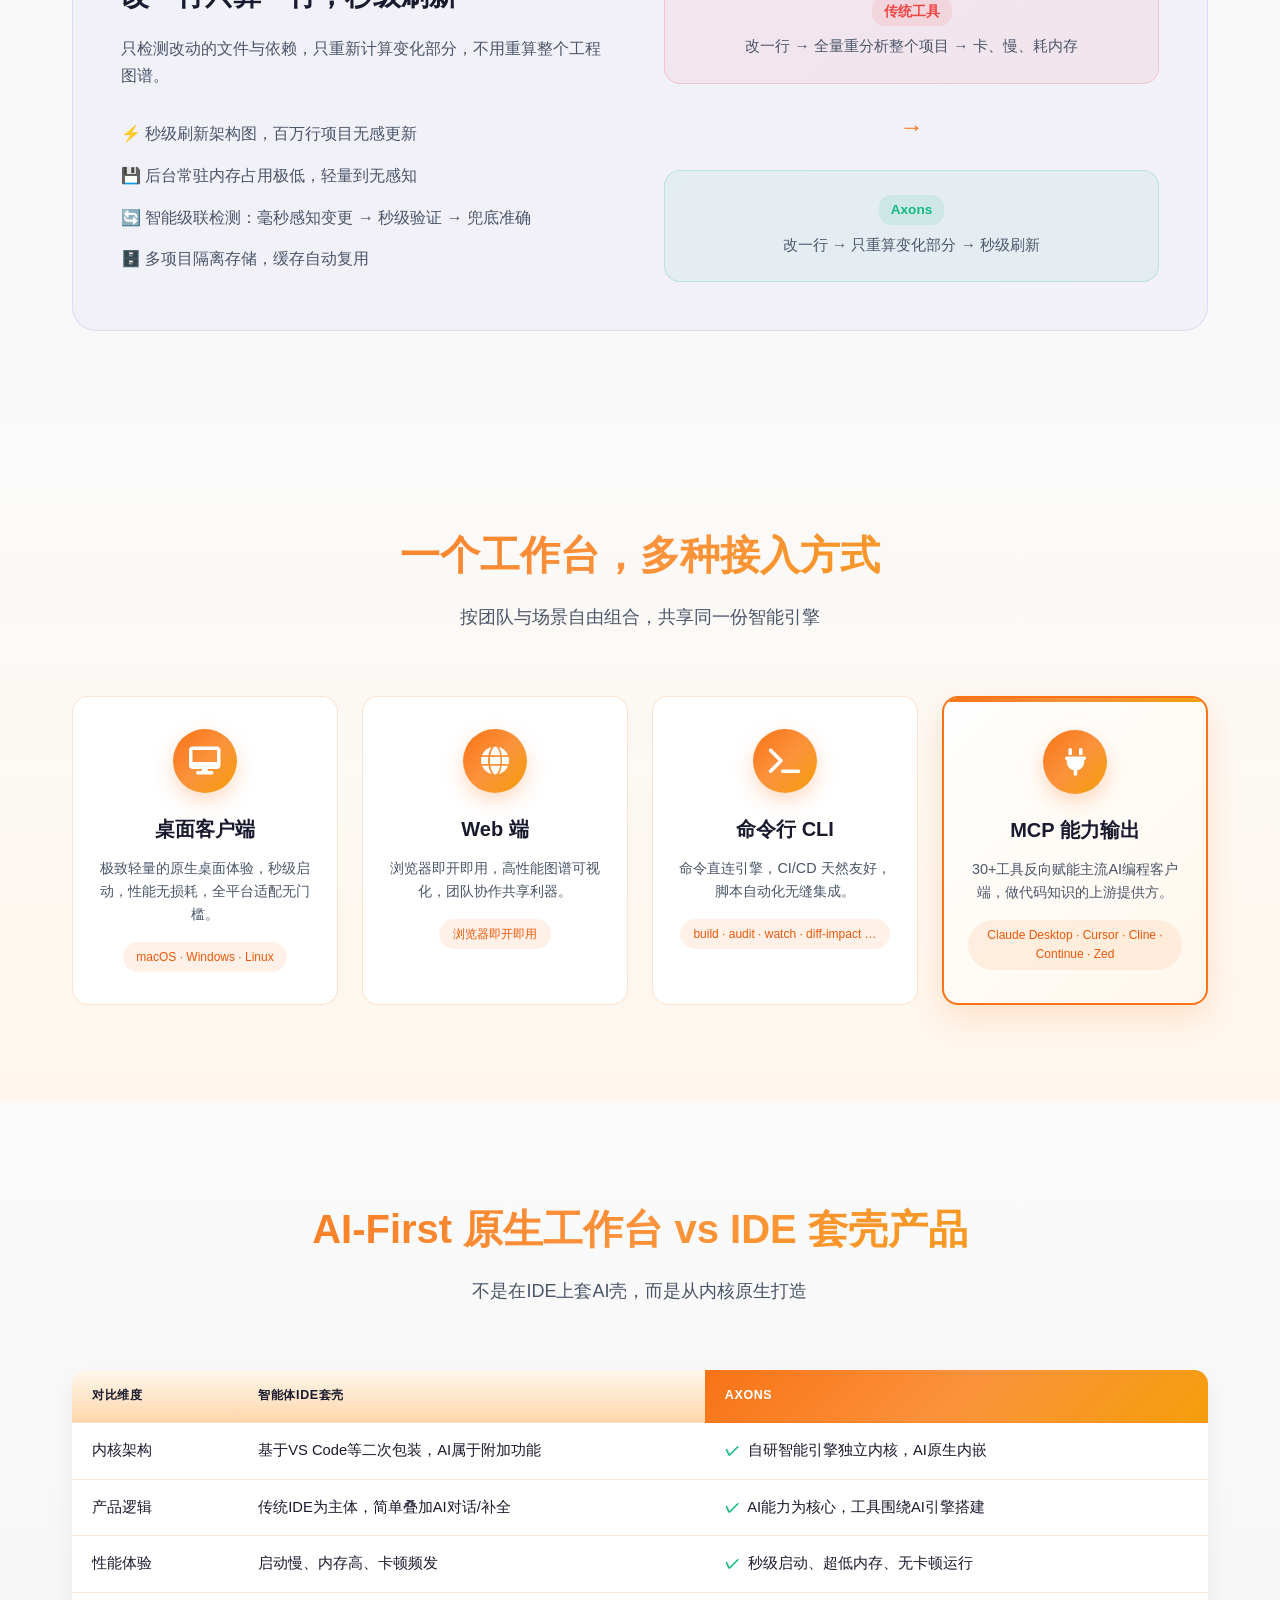
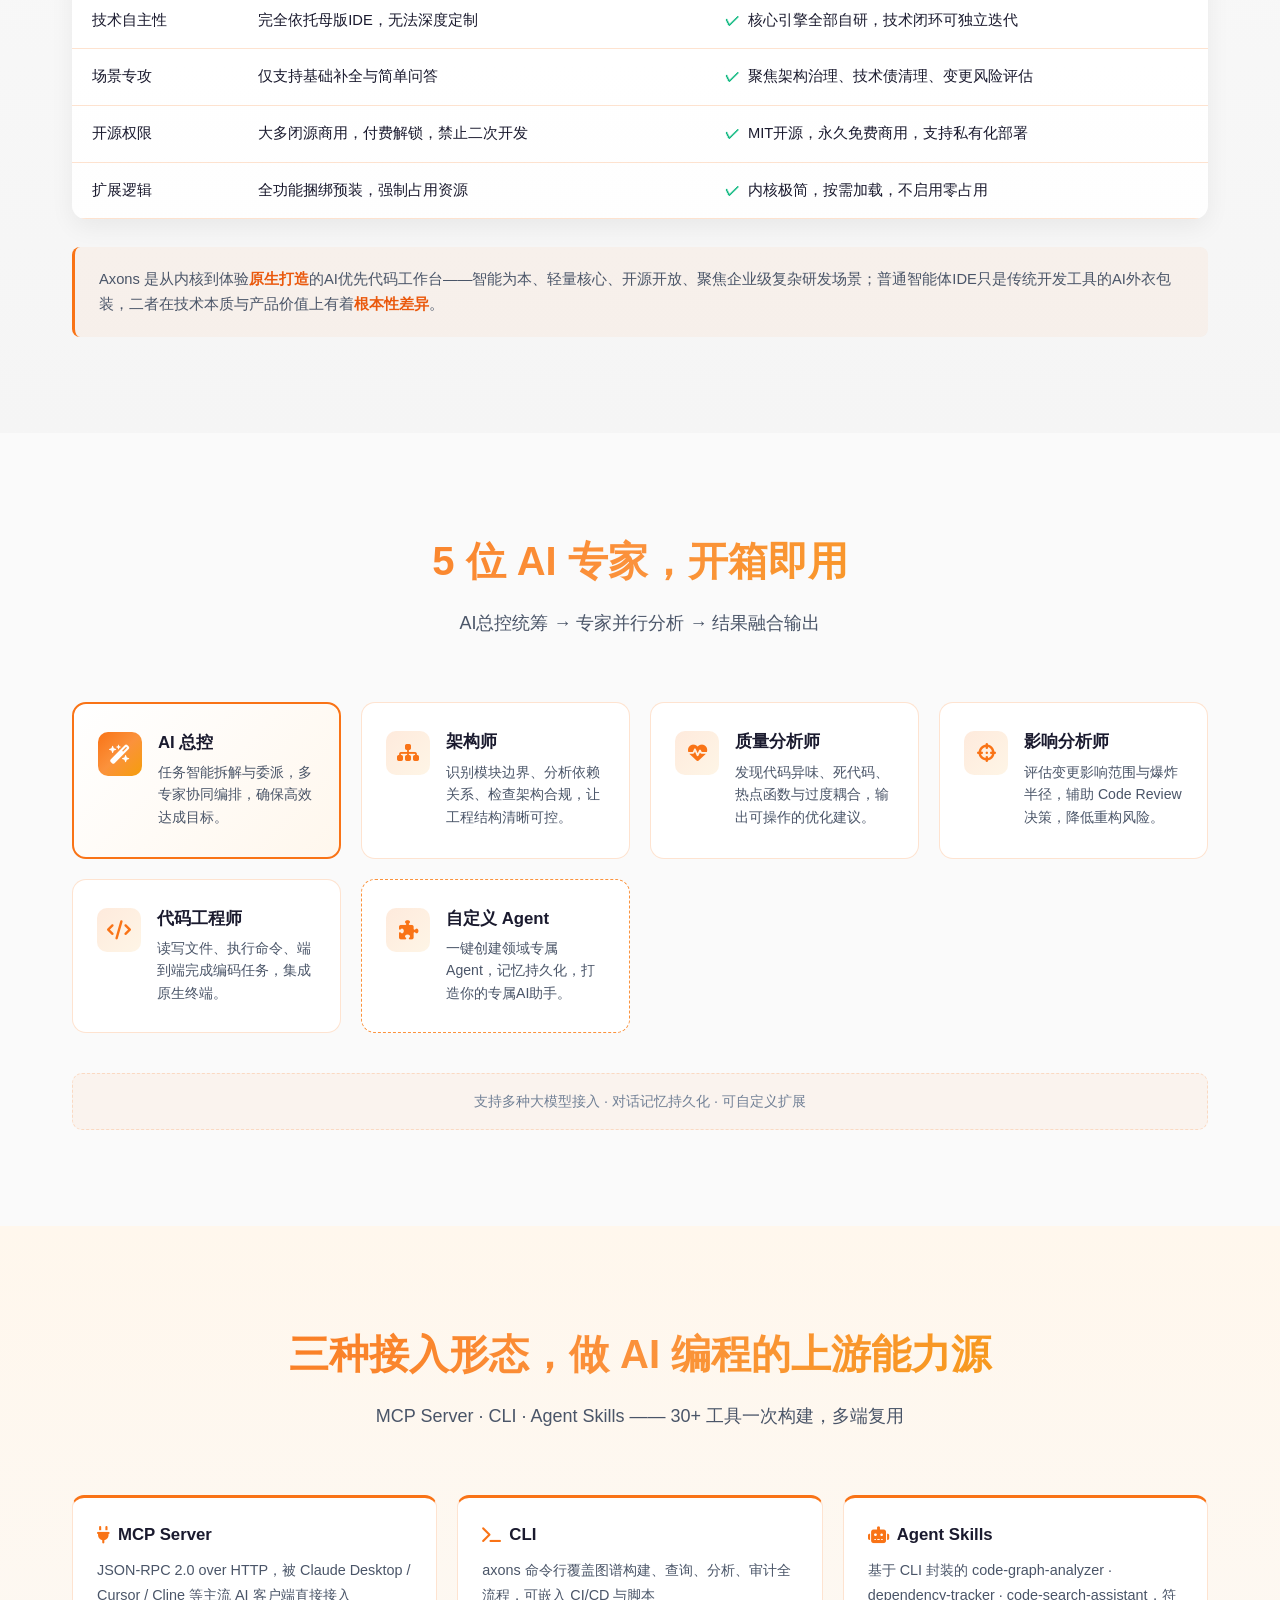
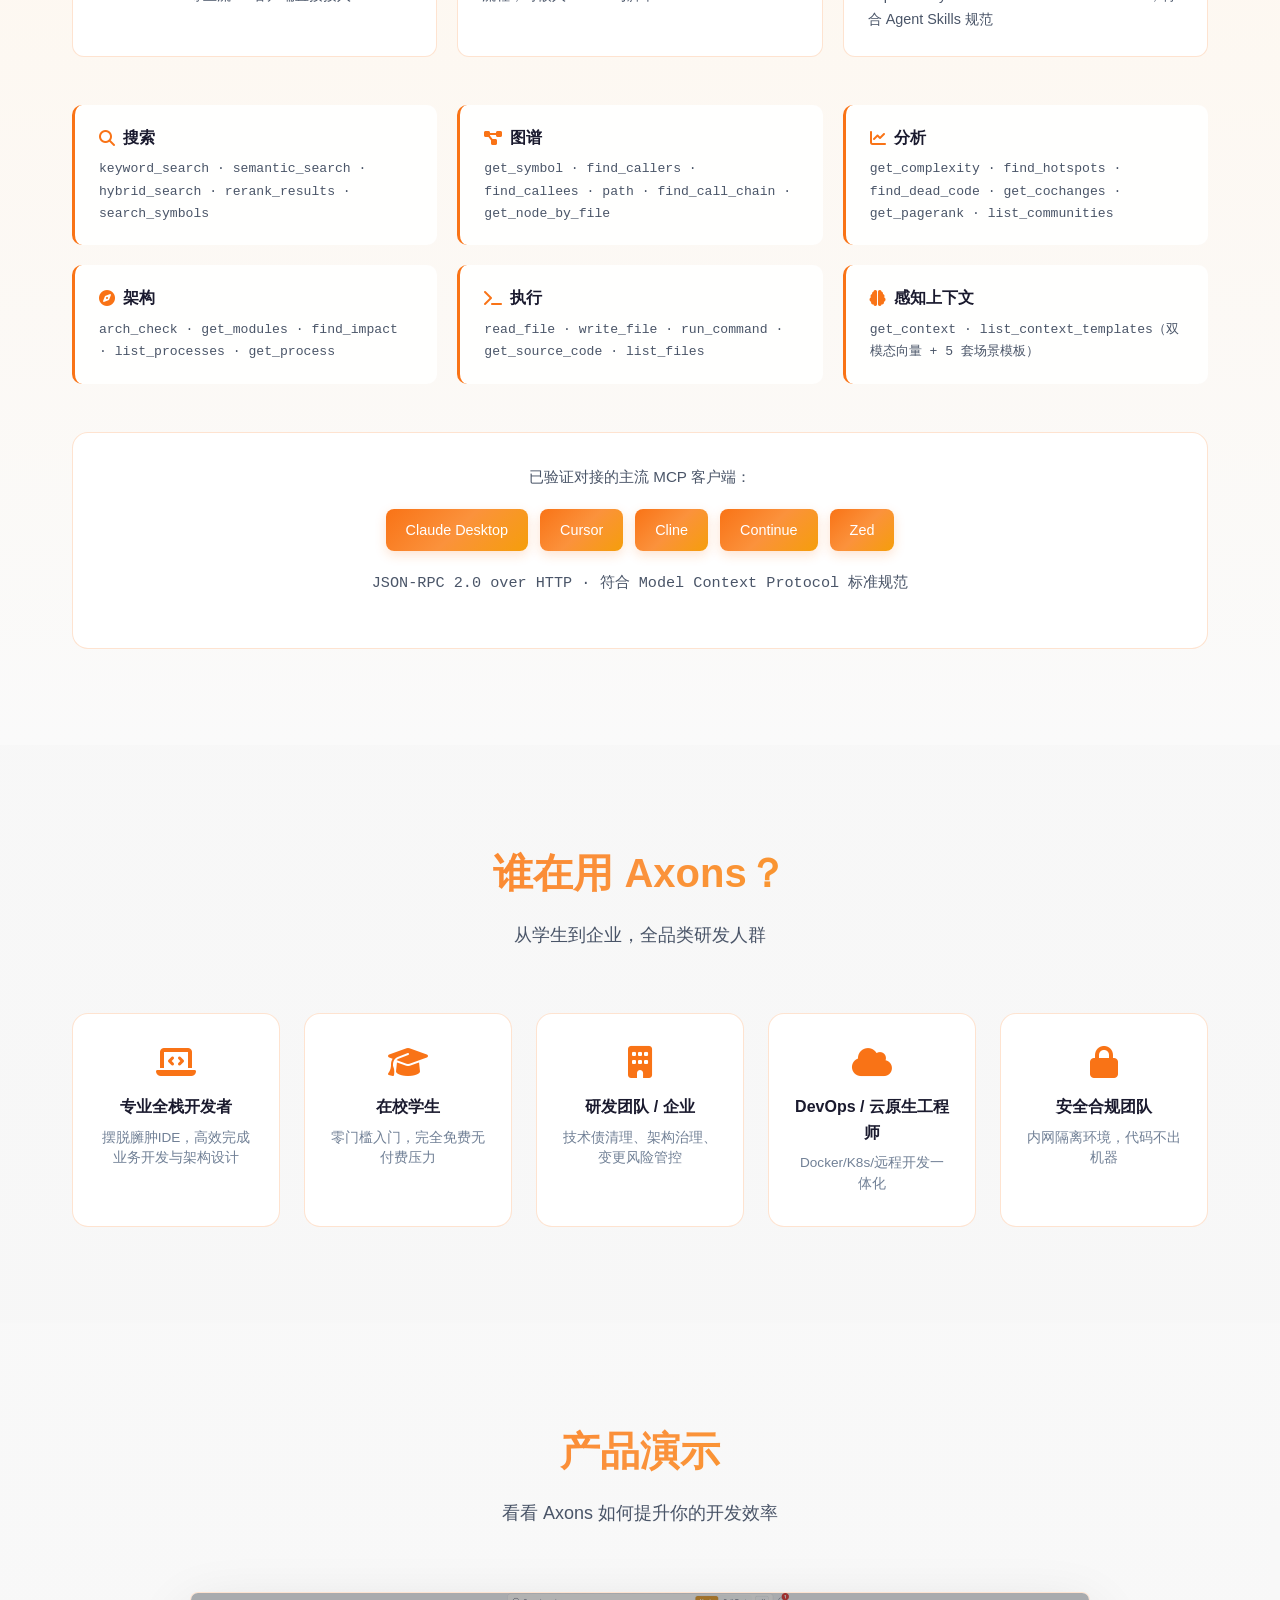
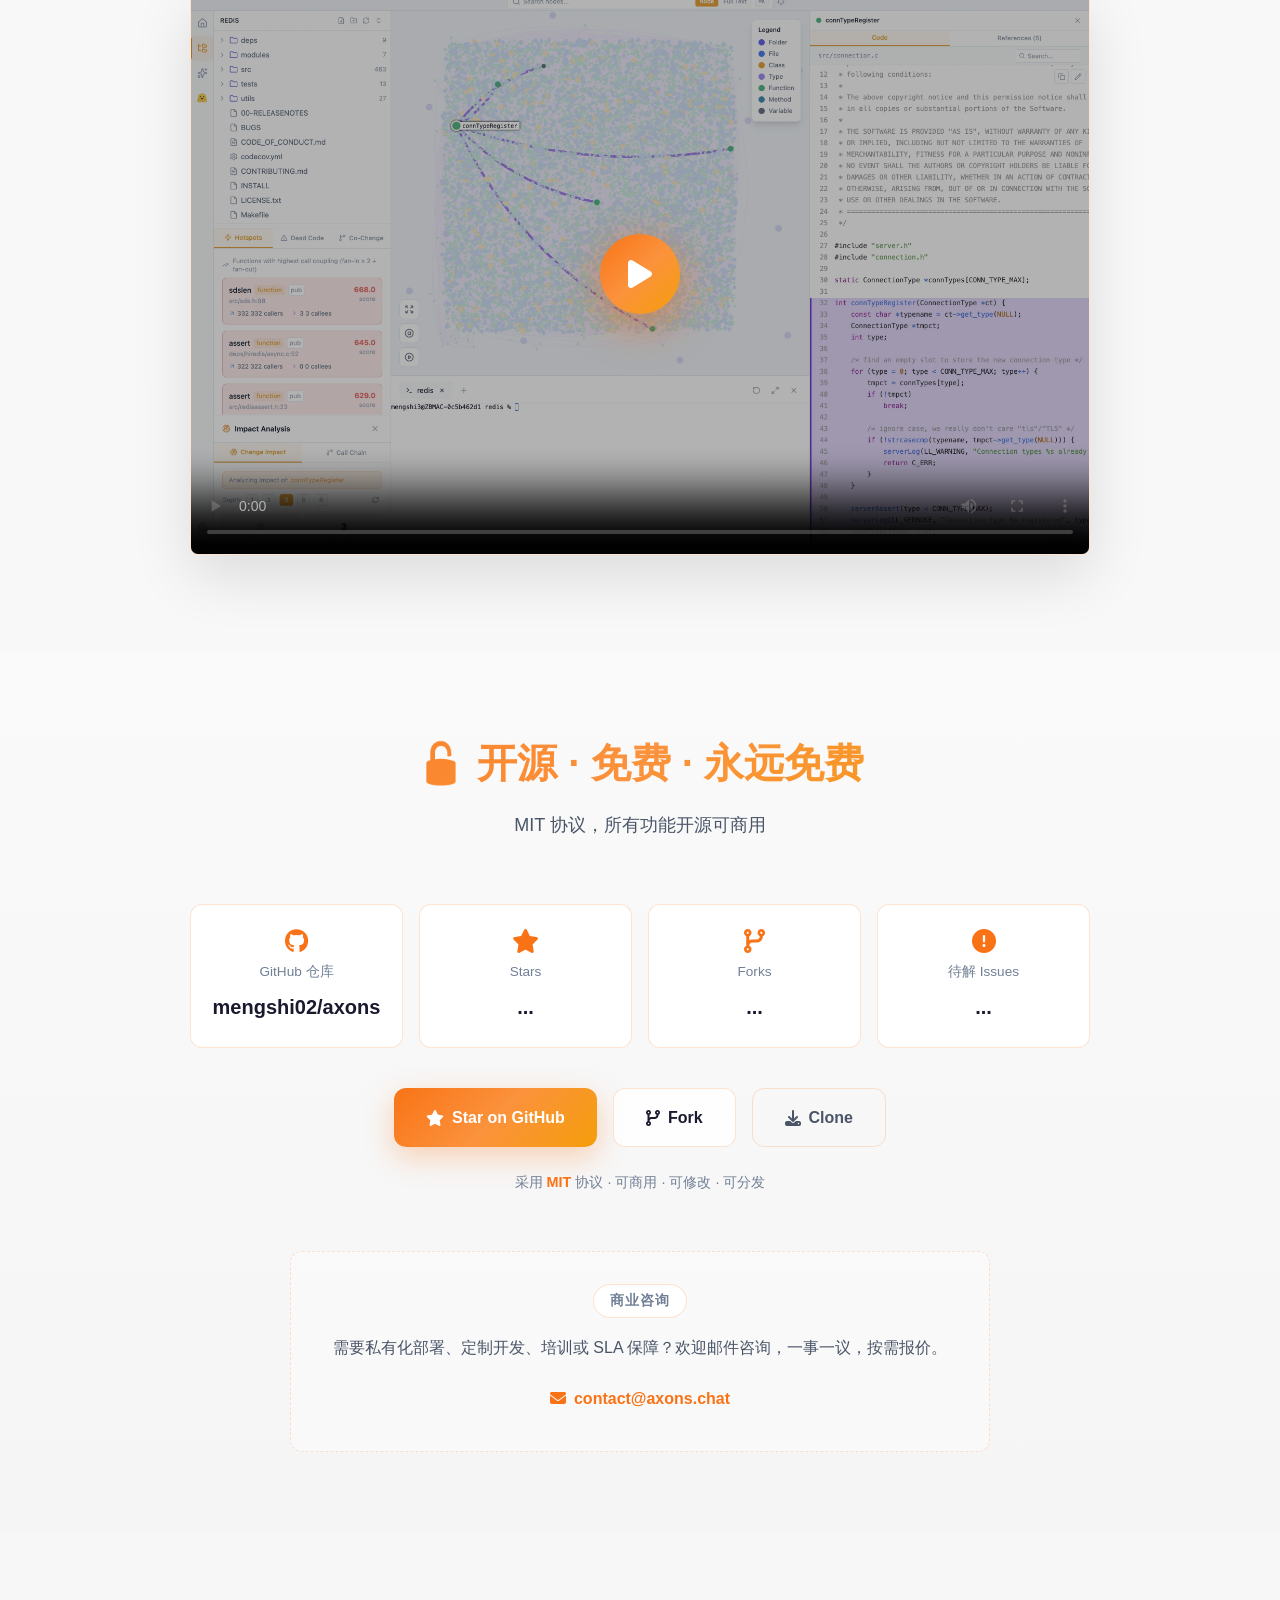
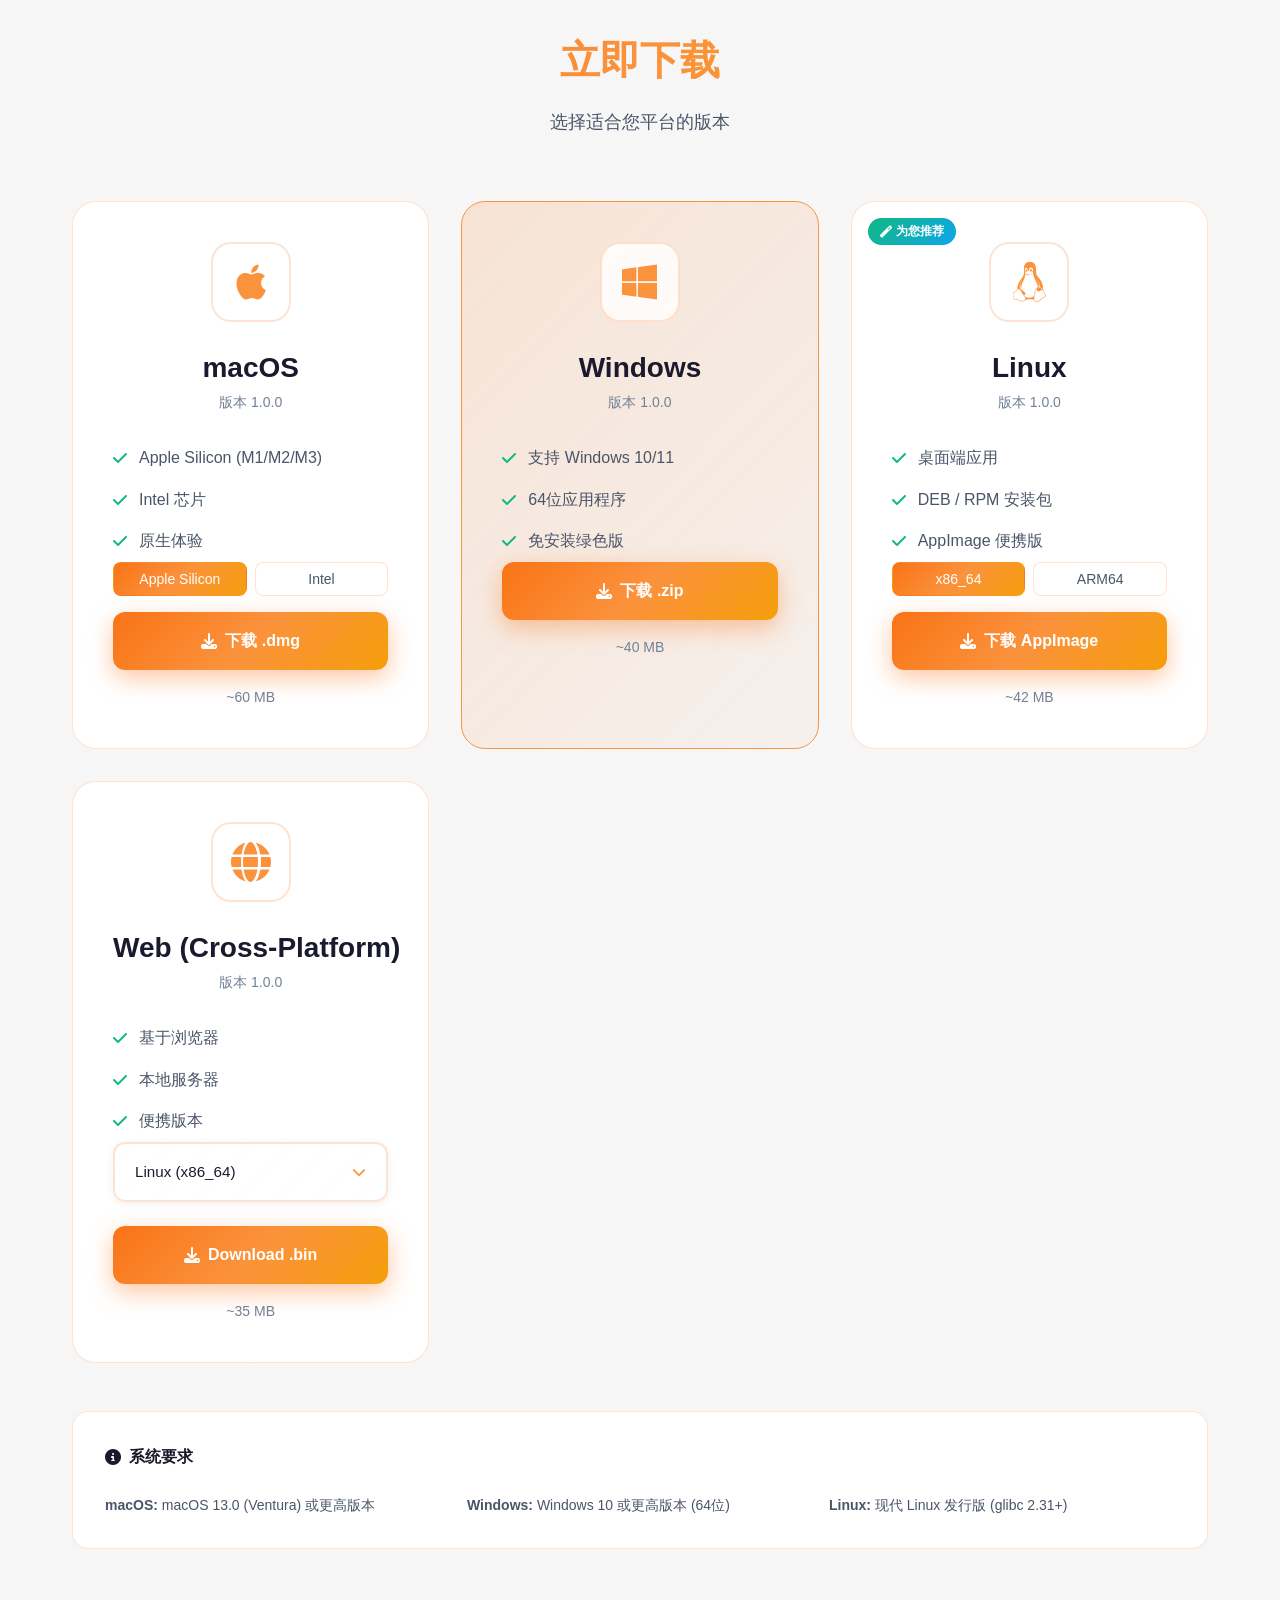
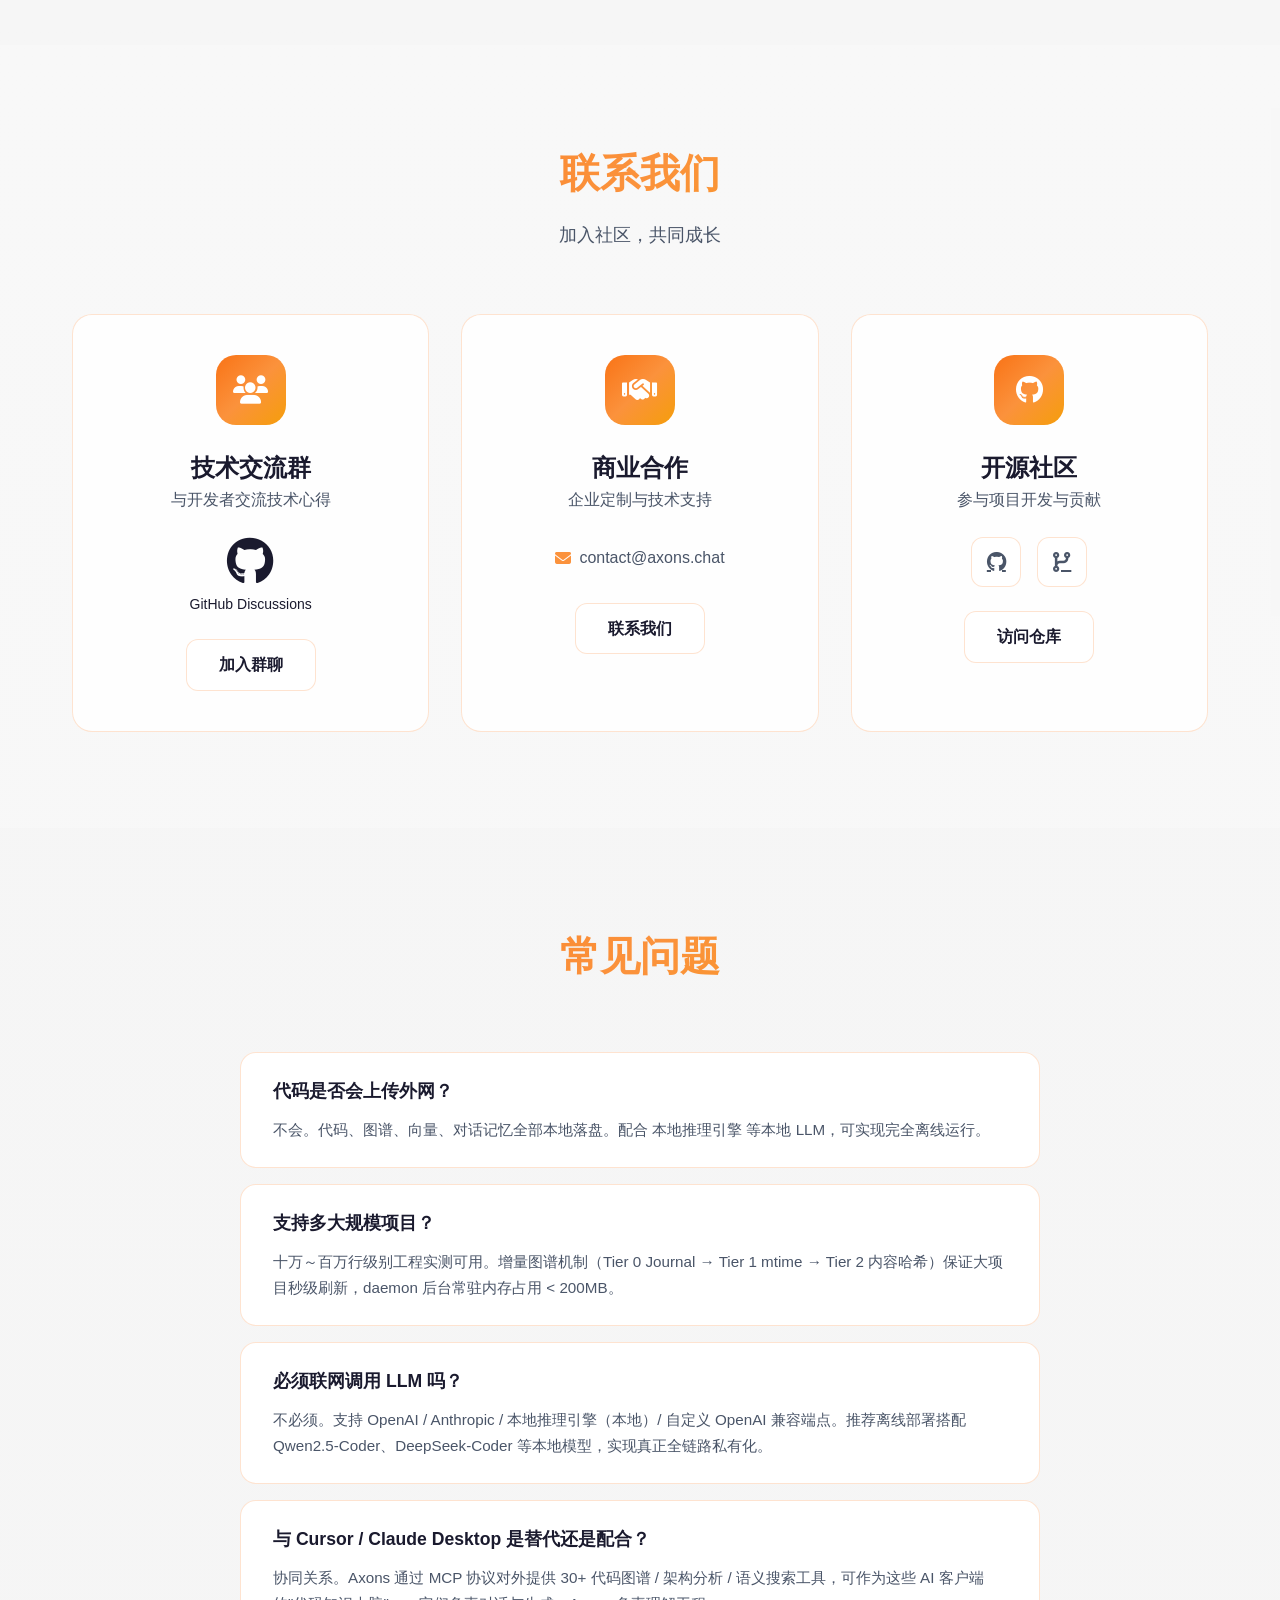
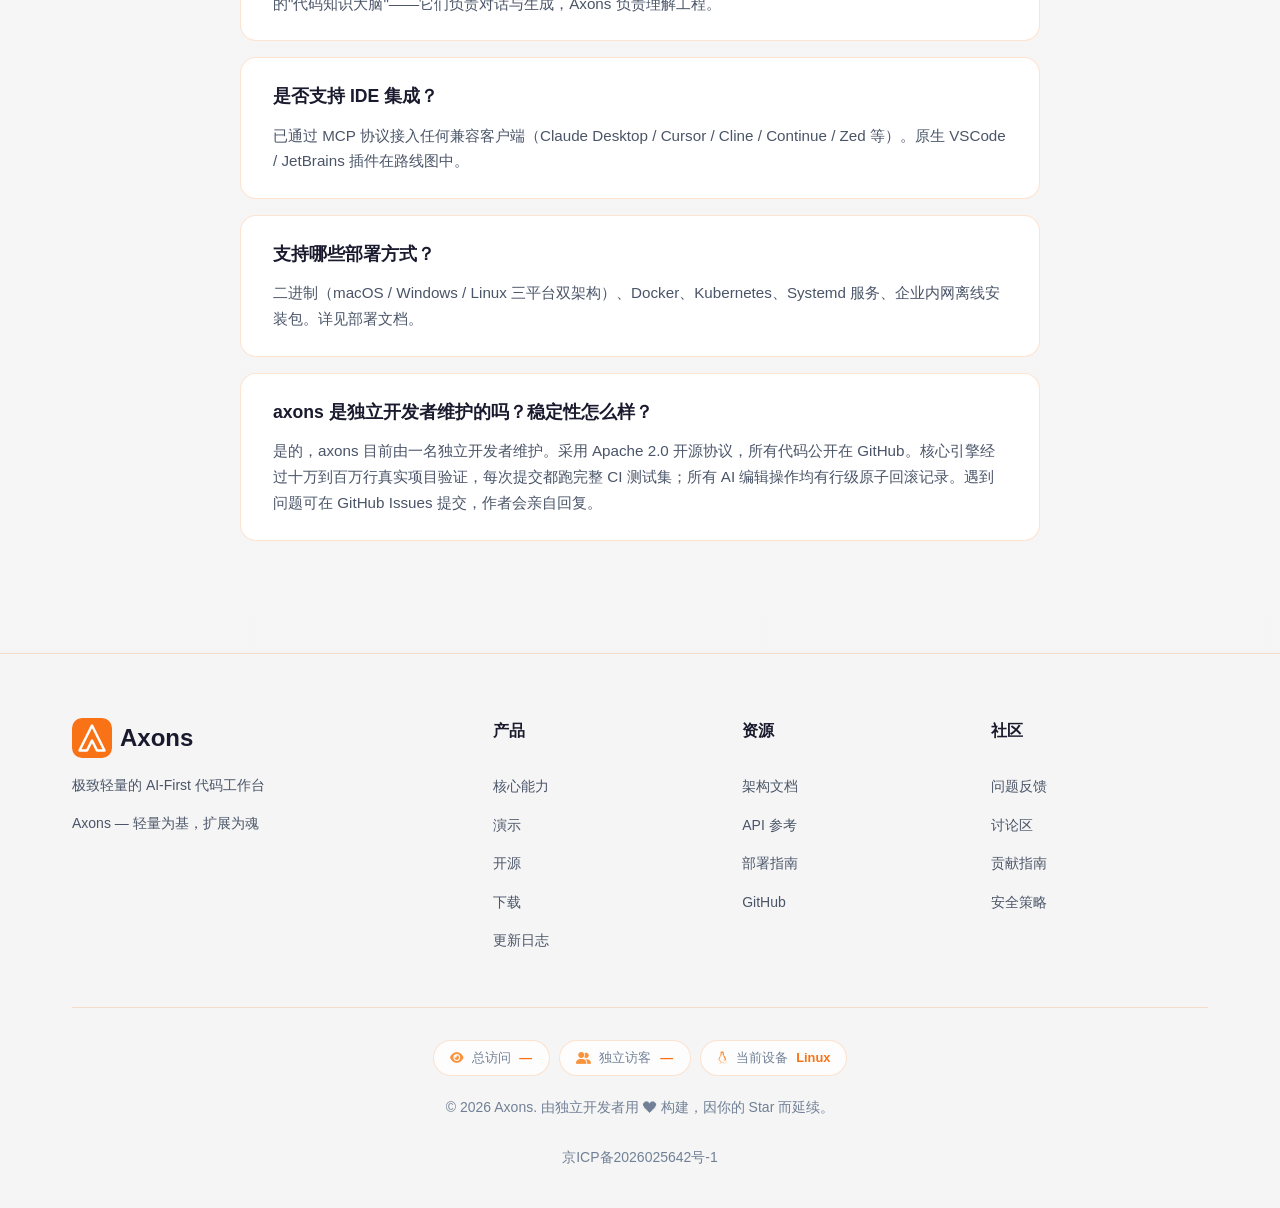
==== commit fc0d2564: "add SEO" ====
--- a/web/index.html
+++ b/web/index.html
@@ -4,9 +4,141 @@
 <head>
     <meta charset="UTF-8">
     <meta name="viewport" content="width=device-width, initial-scale=1.0">
-    <title>Axons — 极致轻量的 AI-First 代码工作台</title>
+<!-- Primary Meta Tags -->
+<title>Axons — 极致轻量的 AI-First 代码工作台 | AI Code Editor</title>
+<meta name="title" content="Axons — 极致轻量的 AI-First 代码工作台 | AI Code Editor">
     <meta name="description"
-        content="轻量为基，扩展为魂。AI-First原生代码工作台，秒级启动，原生AI智能，告别臃肿IDE。开源免费，永久免费商用。">
+        content="轻量为基，扩展为魂。AI-First 原生代码工作台，秒级启动，原生 AI 智能，告别臃肿 IDE。开源免费，永久免费商用。支持 Go、Java、Python、C++ 等主流编程语言。">
+    <meta name="keywords"
+        content="AI 代码编辑器，轻量级 IDE, AI 编程工具，代码智能，开源 IDE, 私有化 AI, 代码分析，软件开发工具，Axons, AI-first development, lightweight IDE, code intelligence">
+    <meta name="author" content="Axons Team">
+    <meta name="robots" content="index, follow, max-image-preview:large, max-snippet:-1, max-video-preview:-1">
+    <meta name="googlebot" content="index, follow">
+    <meta name="bingbot" content="index, follow">
+    <meta name="baiduspider" content="index, follow">
+
+    <!-- Canonical URL -->
+    <link rel="canonical" href="https://axons.chat/">
+
+    <!-- Language Alternates -->
+    <link rel="alternate" hreflang="zh-CN" href="https://axons.chat/">
+    <link rel="alternate" hreflang="en" href="https://axons.chat/?lang=en">
+    <link rel="alternate" hreflang="x-default" href="https://axons.chat/">
+
+    <!-- Open Graph / Facebook -->
+    <meta property="og:type" content="website">
+    <meta property="og:url" content="https://axons.chat/">
+    <meta property="og:title" content="Axons — 极致轻量的 AI-First 代码工作台">
+    <meta property="og:description" content="轻量为基，扩展为魂。AI-First 原生代码工作台，秒级启动，原生 AI 智能，告别臃肿 IDE。开源免费，永久免费商用。">
+    <meta property="og:image" content="https://axons.chat/snapscreen/video-poster.webp">
+    <meta property="og:image:width" content="1200">
+    <meta property="og:image:height" content="630">
+    <meta property="og:image:alt" content="Axons AI Code Editor">
+    <meta property="og:site_name" content="Axons">
+    <meta property="og:locale" content="zh_CN">
+
+    <!-- Twitter Card -->
+    <meta name="twitter:card" content="summary_large_image">
+    <meta name="twitter:url" content="https://axons.chat/">
+    <meta name="twitter:title" content="Axons — 极致轻量的 AI-First 代码工作台">
+    <meta name="twitter:description" content="轻量为基，扩展为魂。AI-First 原生代码工作台，秒级启动，原生 AI 智能，告别臃肿 IDE。开源免费，永久免费商用。">
+    <meta name="twitter:image" content="https://axons.chat/snapscreen/video-poster.webp">
+    <meta name="twitter:image:alt" content="Axons AI Code Editor">
+    <meta name="twitter:creator" content="@axons_ai">
+    <meta name="twitter:site" content="@axons_ai">
+
+    <!-- Theme Color -->
+    <meta name="theme-color" content="#6366f1">
+    <meta name="msapplication-TileColor" content="#6366f1">
+
+    <!-- Structured Data / Schema.org JSON-LD -->
+    <script type="application/ld+json">
+    {
+      "@context": "https://schema.org",
+      "@type": "SoftwareApplication",
+      "name": "Axons AI",
+      "alternateName": "Axons Code Editor",
+      "operatingSystem": "macOS, Windows, Linux",
+      "applicationCategory": "DeveloperApplication",
+      "aggregateRating": {
+        "@type": "AggregateRating",
+        "ratingValue": "4.8",
+        "ratingCount": "1000"
+      },
+      "offers": {
+        "@type": "Offer",
+        "price": "0",
+        "priceCurrency": "USD",
+        "availability": "https://schema.org/InStock"
+      },
+      "description": "极致轻量的 AI-First 代码工作台，秒级启动，原生 AI 智能，开源免费永久免费商用。",
+      "screenshot": "https://axons.chat/snapscreen/video-poster.webp",
+      "url": "https://axons.chat/",
+      "author": {
+        "@type": "Organization",
+        "name": "Axons Team",
+        "url": "https://github.com/mengshi02/axons"
+      },
+      "keywords": "AI code editor, lightweight IDE, AI programming, code intelligence, open source IDE",
+      "featureList": "AI code completion, code analysis, architecture visualization, private deployment, multi-language support"
+    }
+    </script>
+
+    <!-- Organization Structured Data -->
+    <script type="application/ld+json">
+    {
+      "@context": "https://schema.org",
+      "@type": "Organization",
+      "name": "Axons",
+      "url": "https://axons.chat",
+      "logo": "https://axons.chat/public/favicon.svg",
+      "sameAs": [
+        "https://github.com/mengshi02/axons",
+        "https://gitee.com/axons-ai/axons",
+        "https://twitter.com/axons_ai"
+      ],
+      "contactPoint": {
+        "@type": "ContactPoint",
+        "email": "contact@axons.chat",
+        "contactType": "customer support"
+      }
+    }
+    </script>
+
+    <!-- FAQ Structured Data -->
+    <script type="application/ld+json">
+    {
+      "@context": "https://schema.org",
+      "@type": "FAQPage",
+      "mainEntity": [
+        {
+          "@type": "Question",
+          "name": "代码是否会上传外网？",
+          "acceptedAnswer": {
+            "@type": "Answer",
+            "text": "不会。代码、图谱、向量、对话记忆全部本地落盘。配合本地推理引擎等本地 LLM，可实现完全离线运行。"
+          }
+        },
+        {
+          "@type": "Question",
+          "name": "支持多大规模项目？",
+          "acceptedAnswer": {
+            "@type": "Answer",
+            "text": "十万～百万行级别工程实测可用。增量图谱机制保证大项目秒级刷新，daemon 后台常驻内存占用 < 200MB。"
+          }
+        },
+        {
+          "@type": "Question",
+          "name": "是否免费？",
+          "acceptedAnswer": {
+            "@type": "Answer",
+            "text": "是的，Axons 采用 MIT 开源协议，所有功能开源可商用，永久免费。"
+          }
+        }
+      ]
+    }
+    </script>
+
     <link rel="stylesheet" href="styles.css">
     <link rel="stylesheet" href="public/fontawesome/css/all.min.css">
     <link rel="icon" type="image/svg+xml" href="public/favicon.svg">
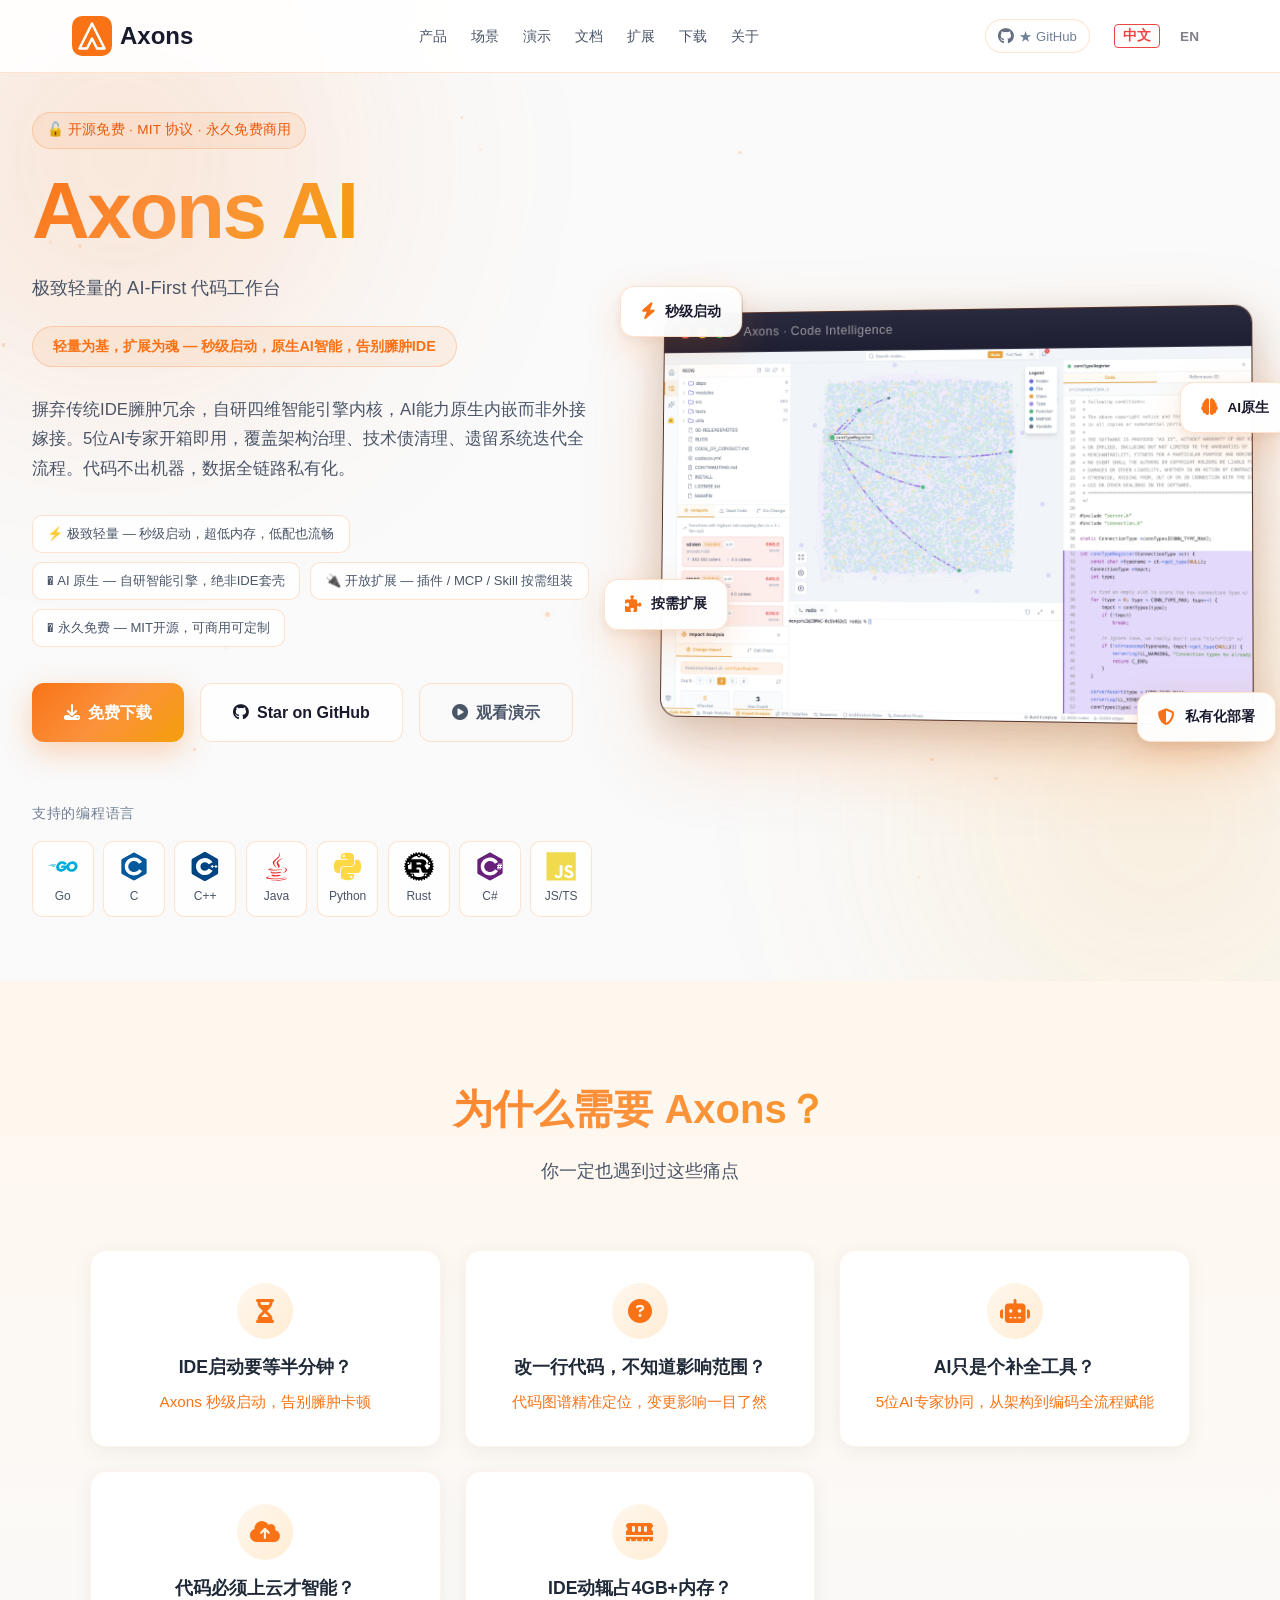
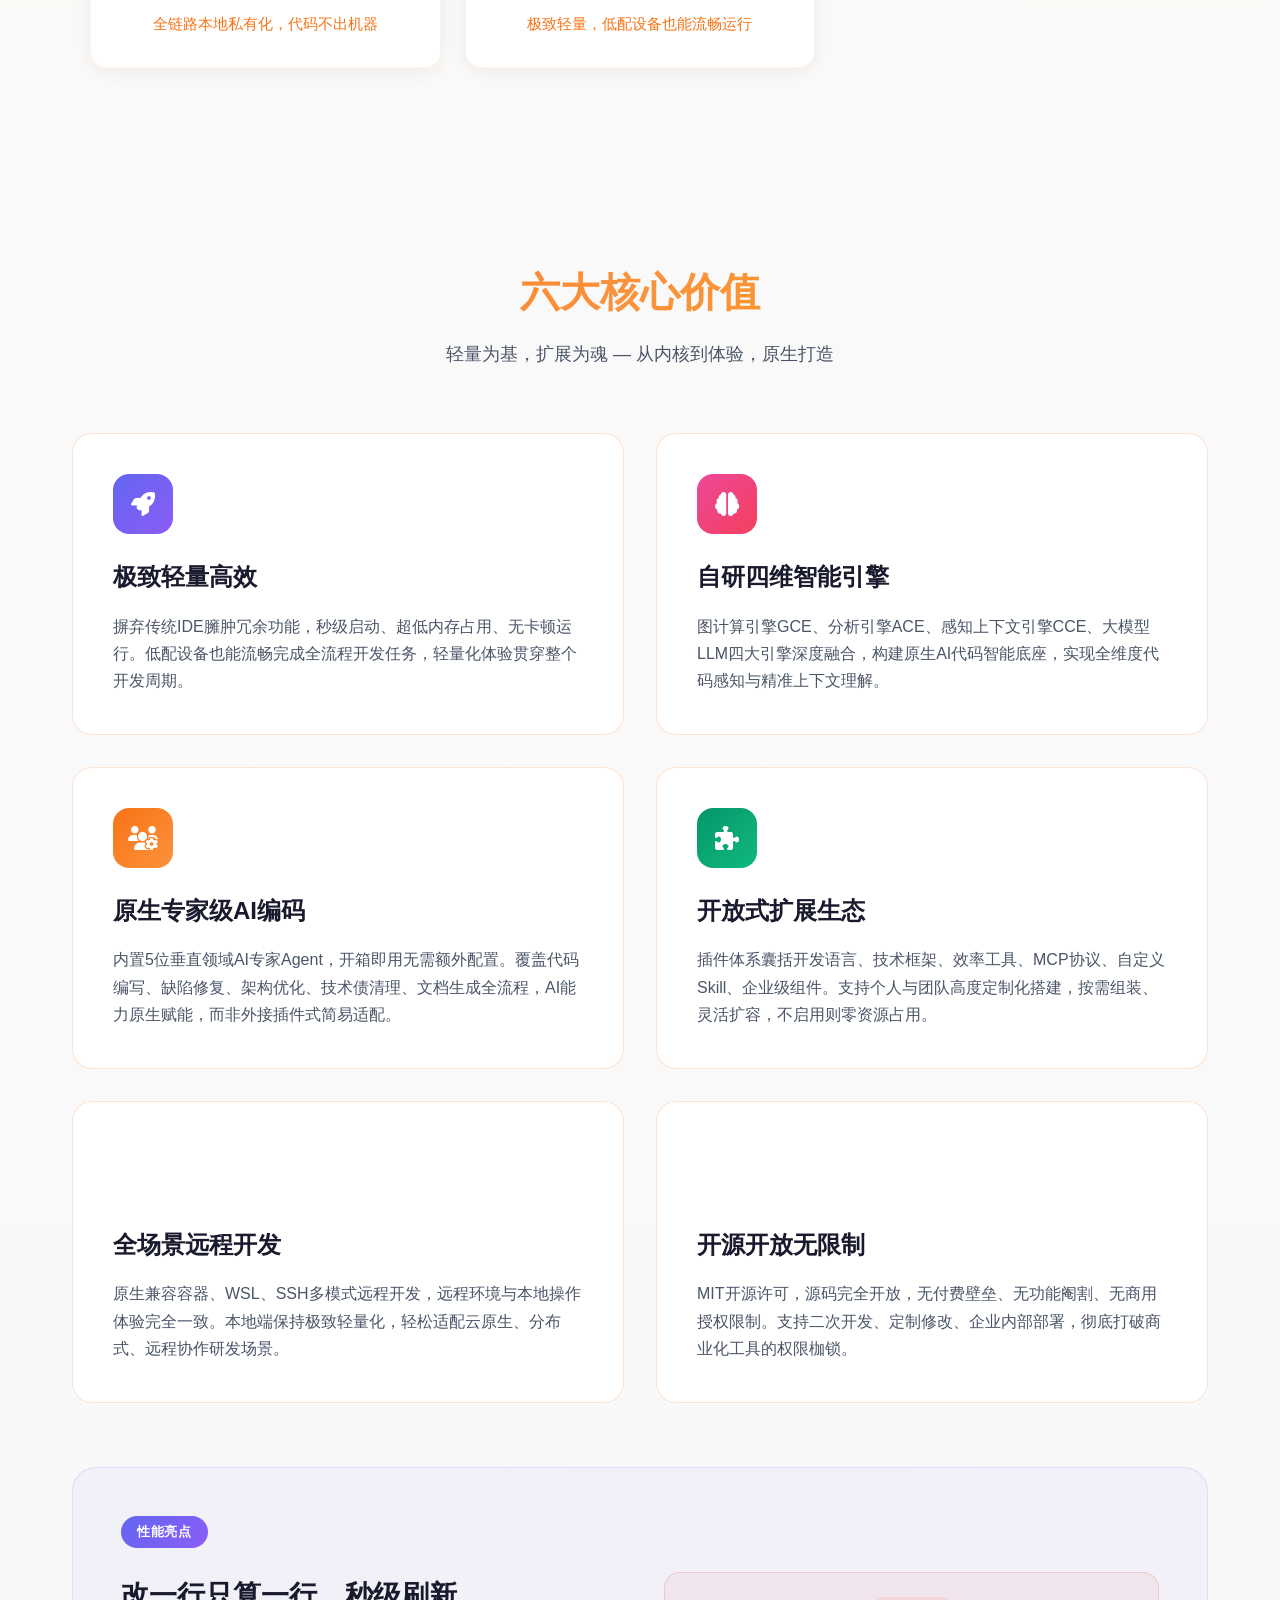
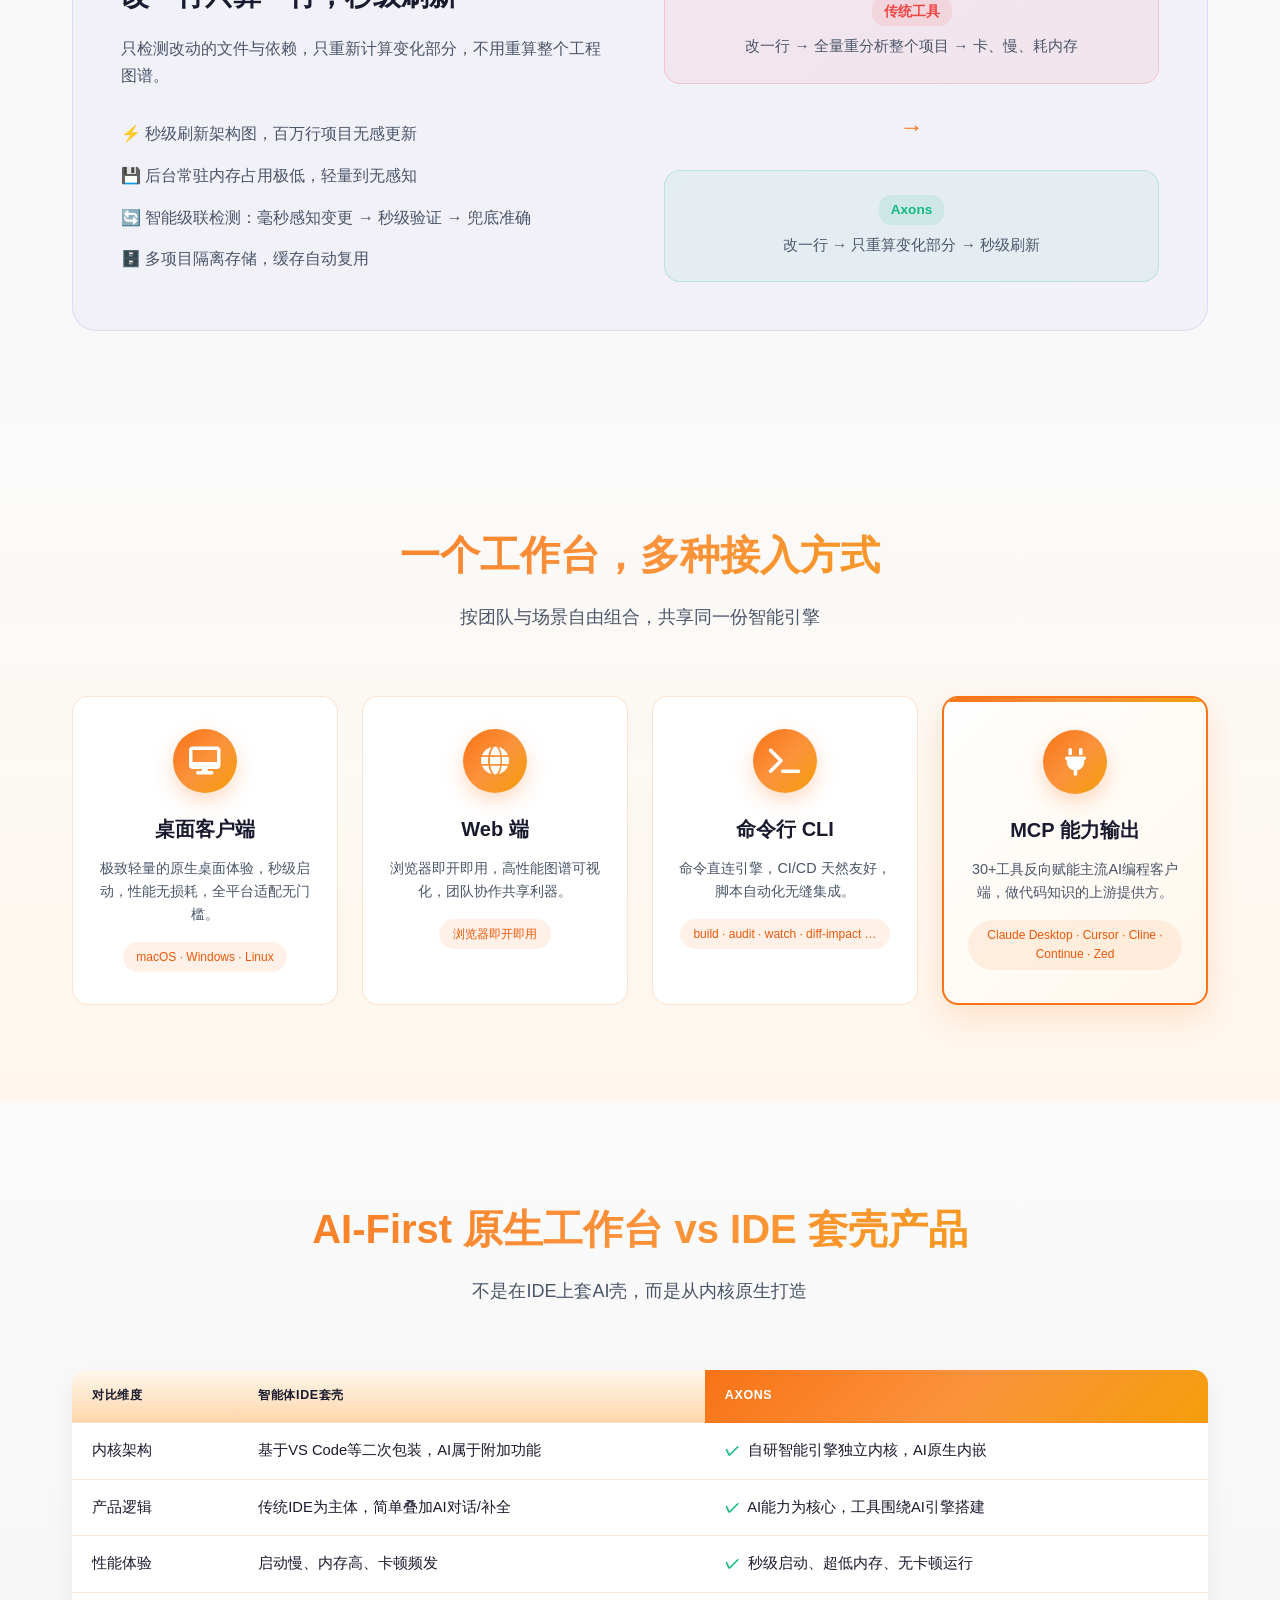
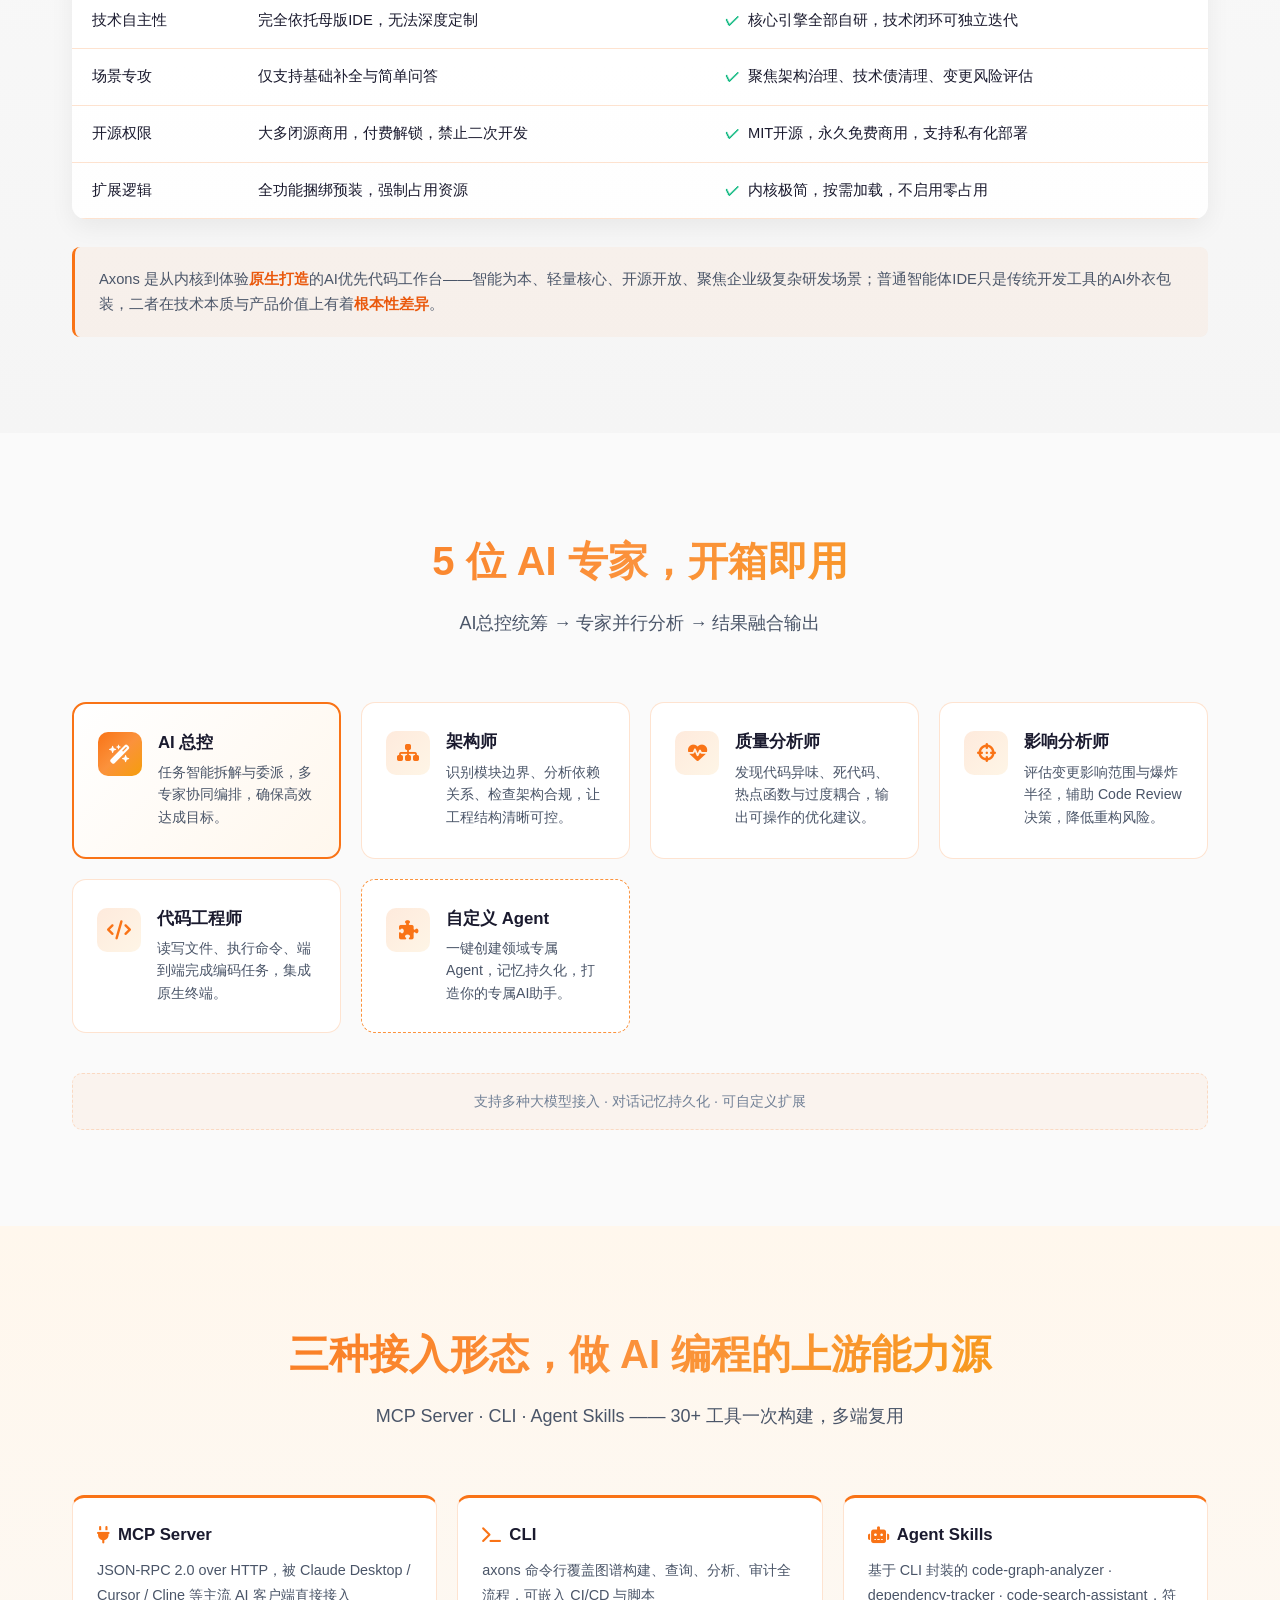
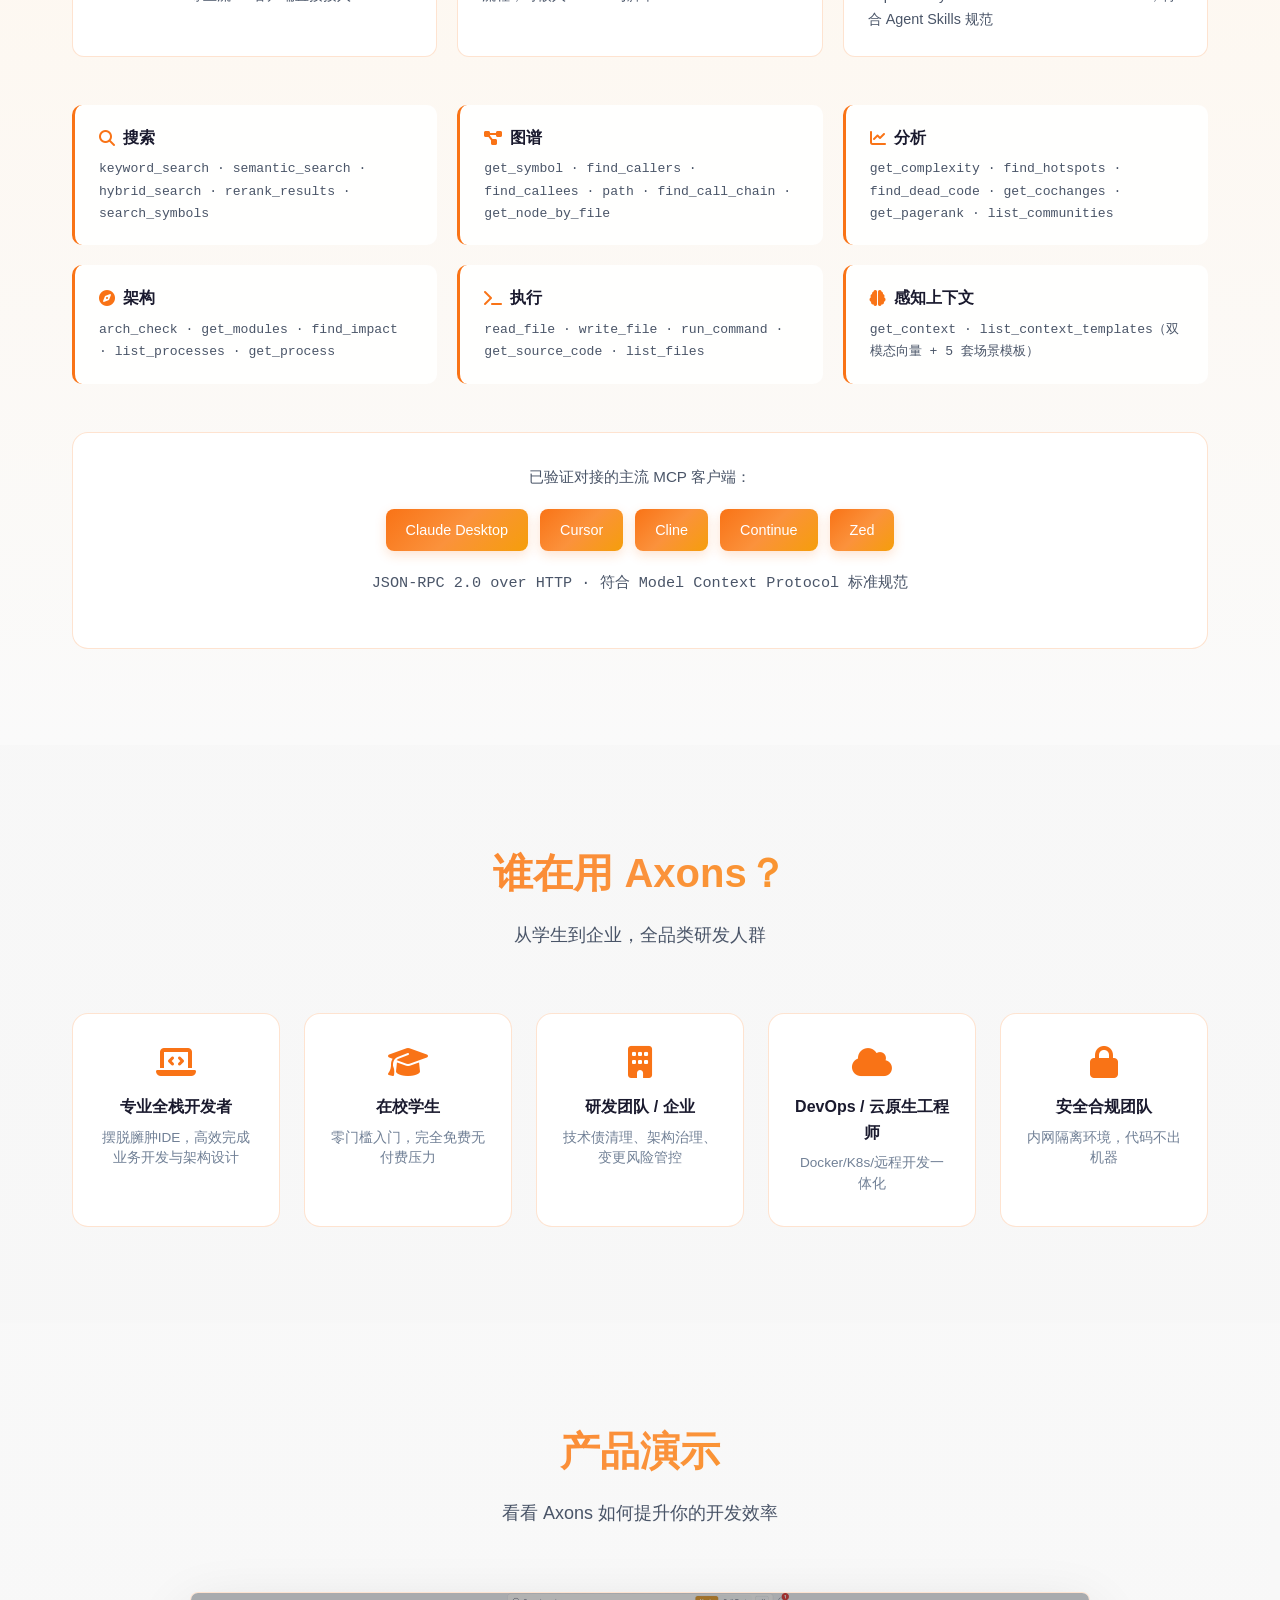
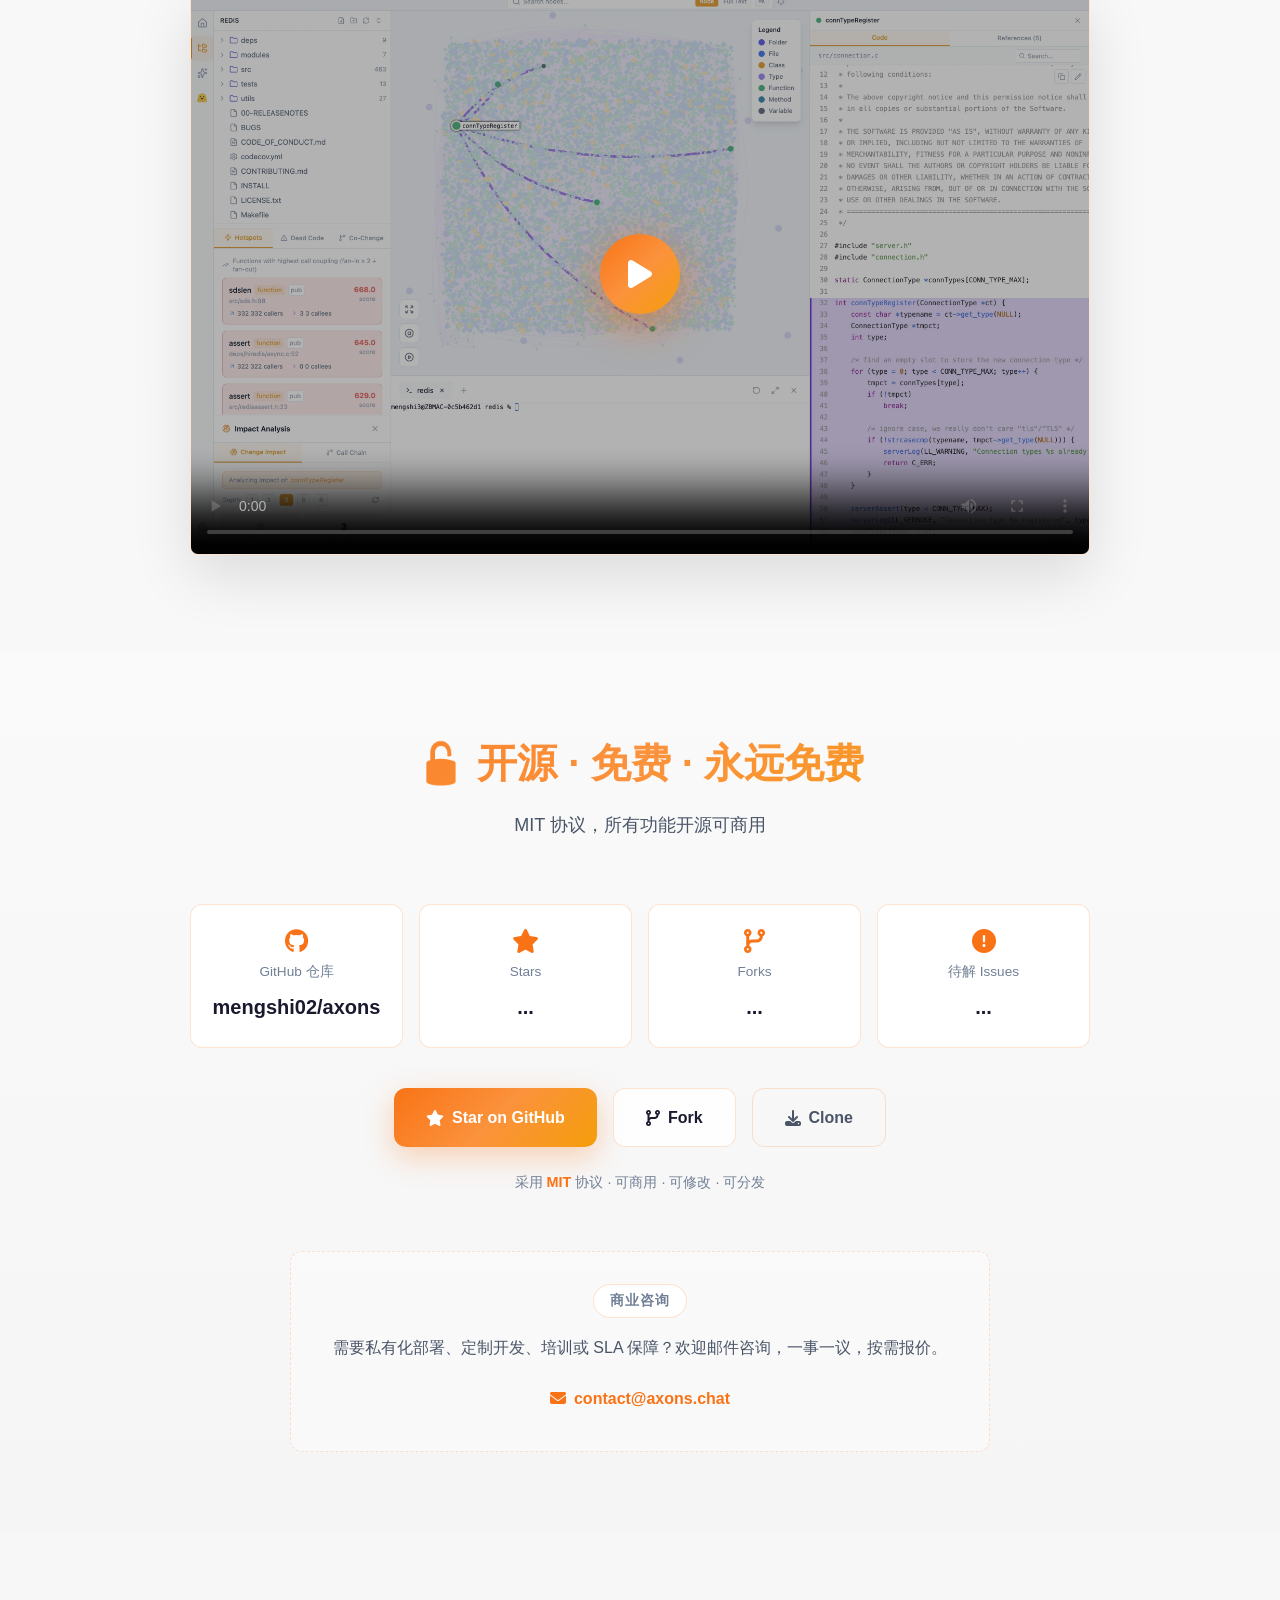
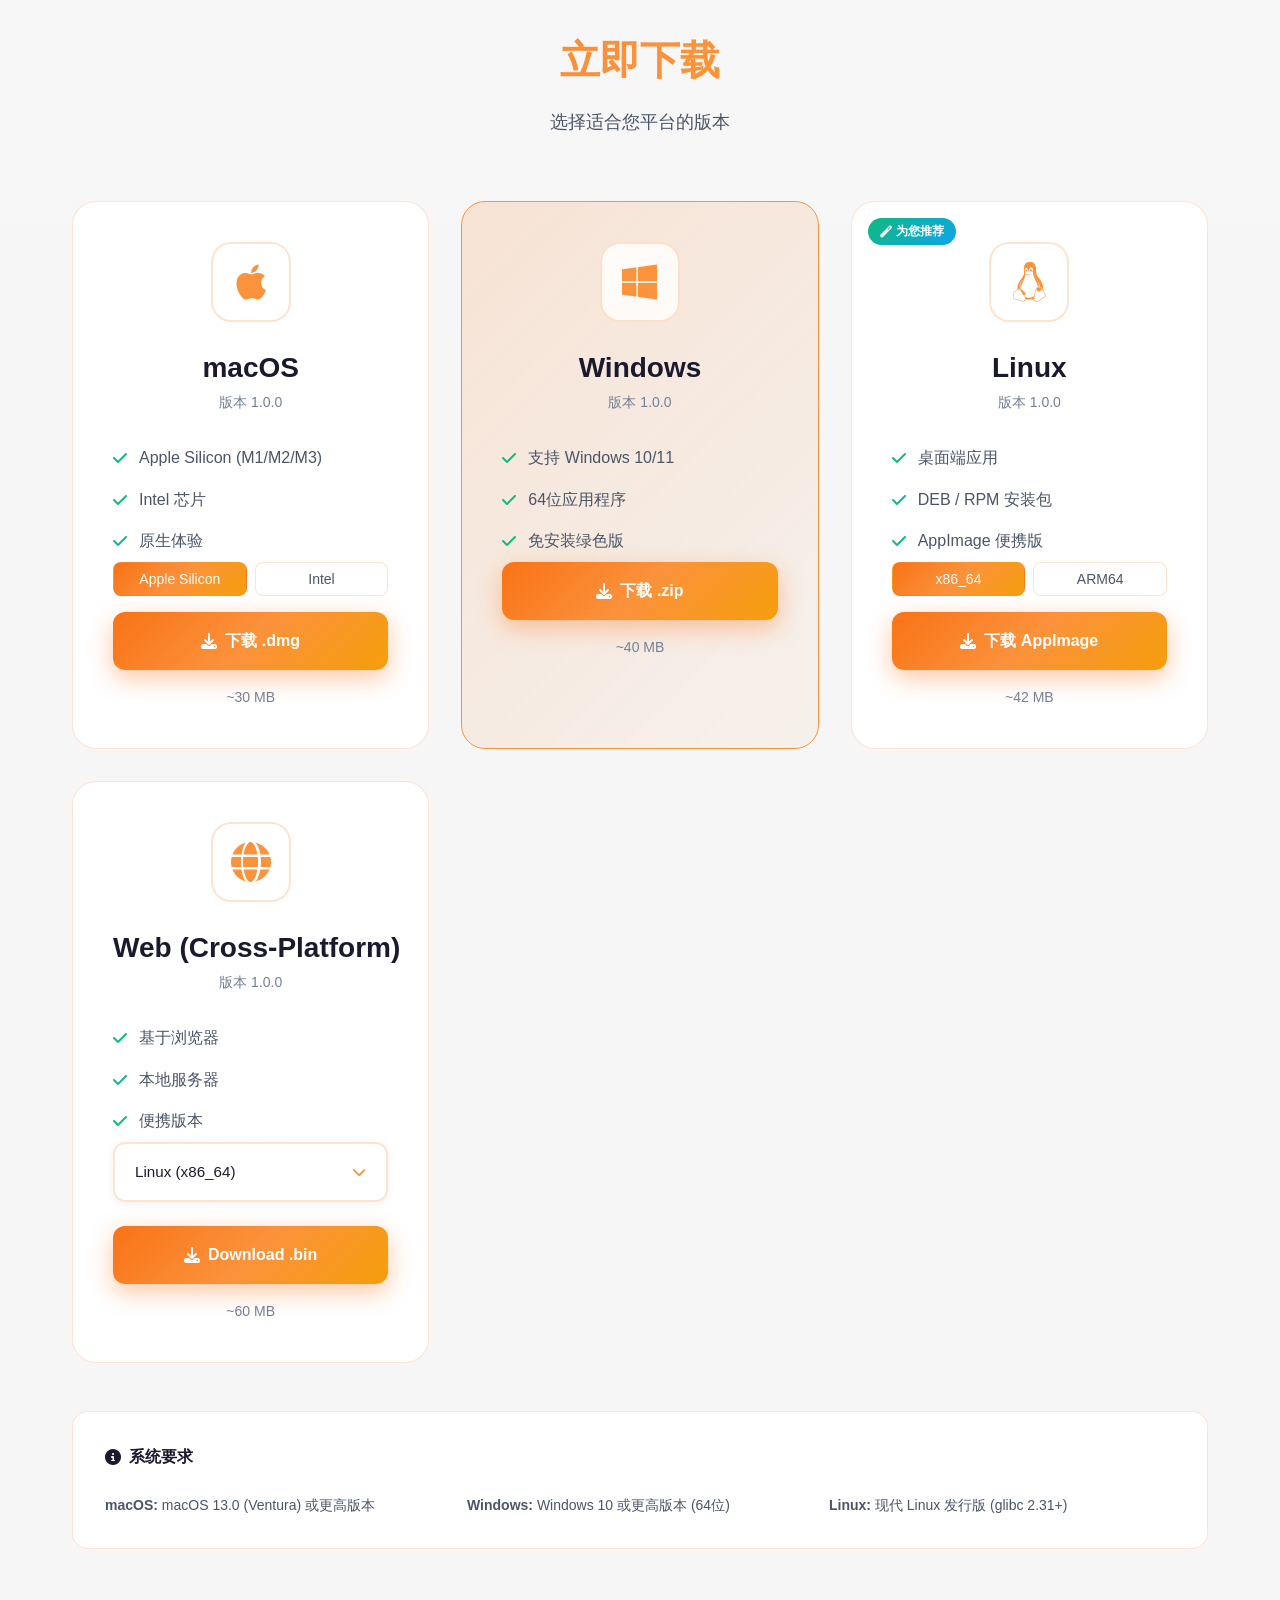
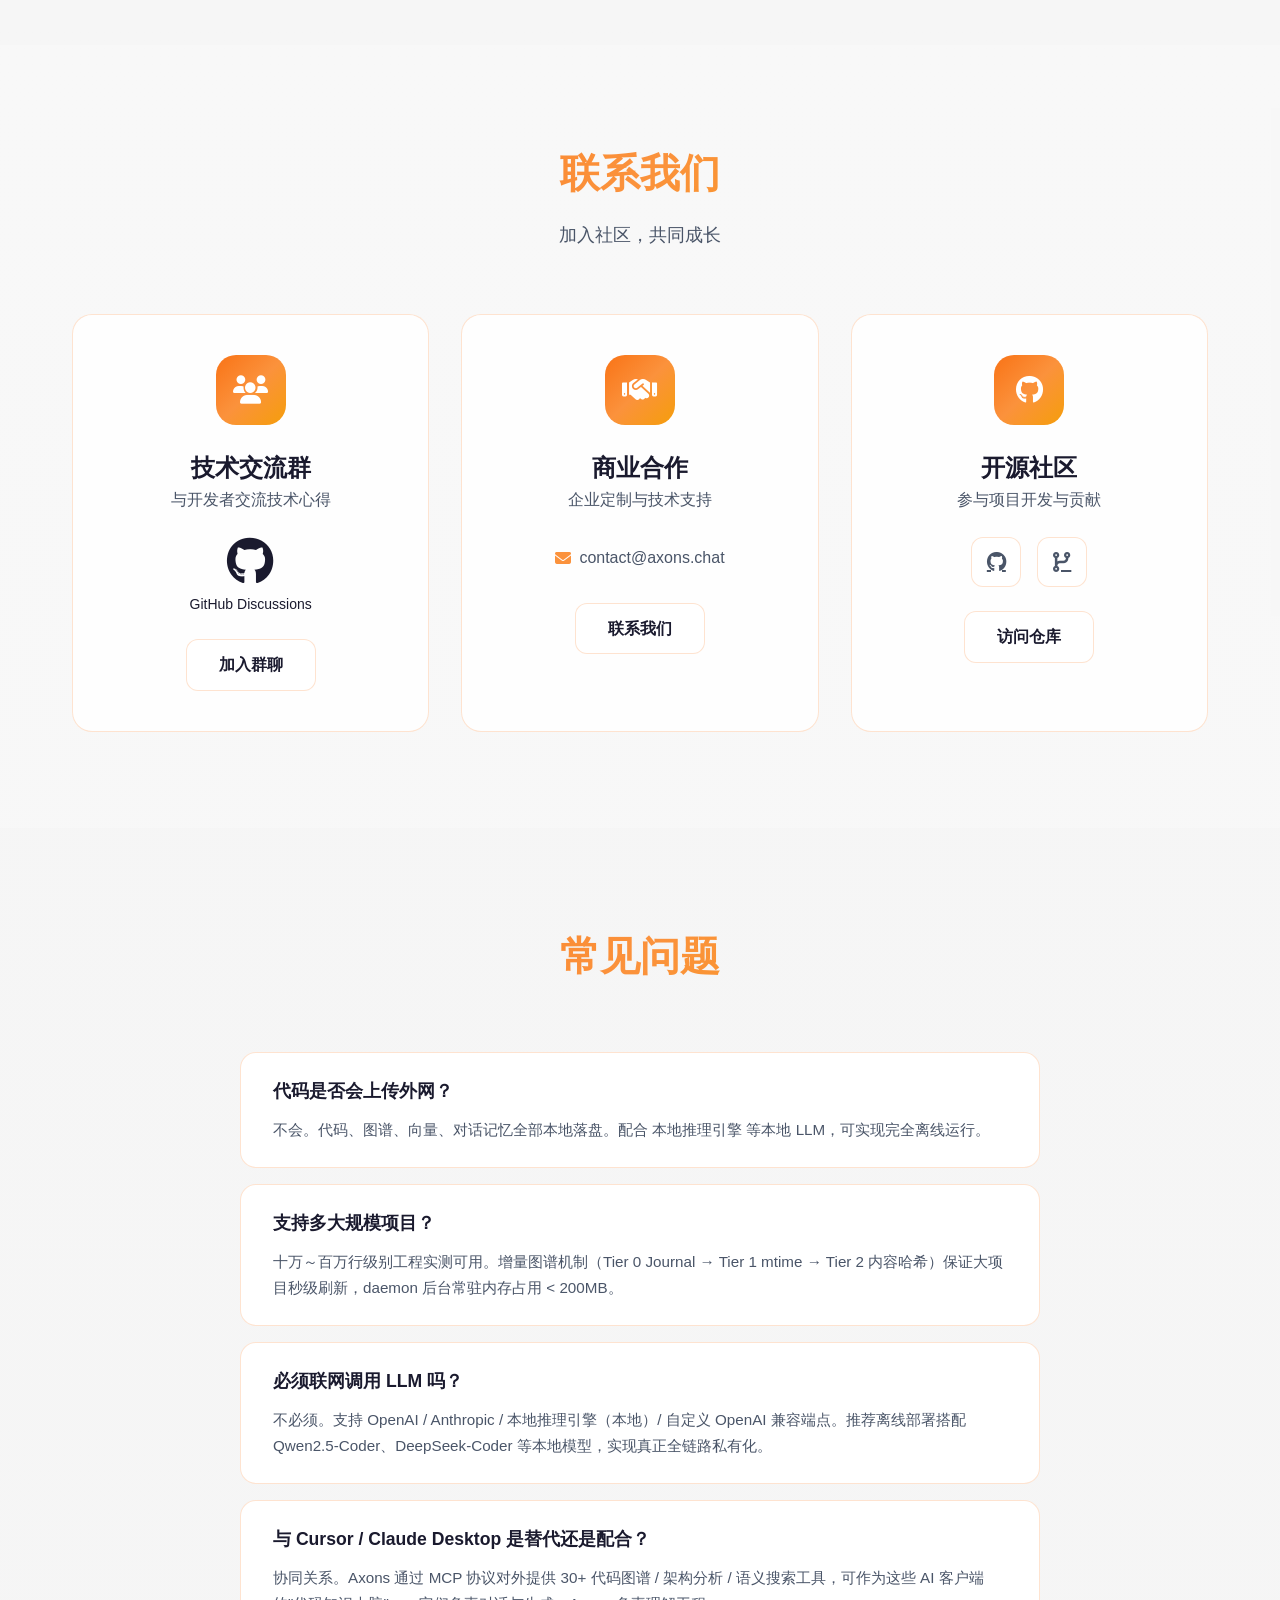
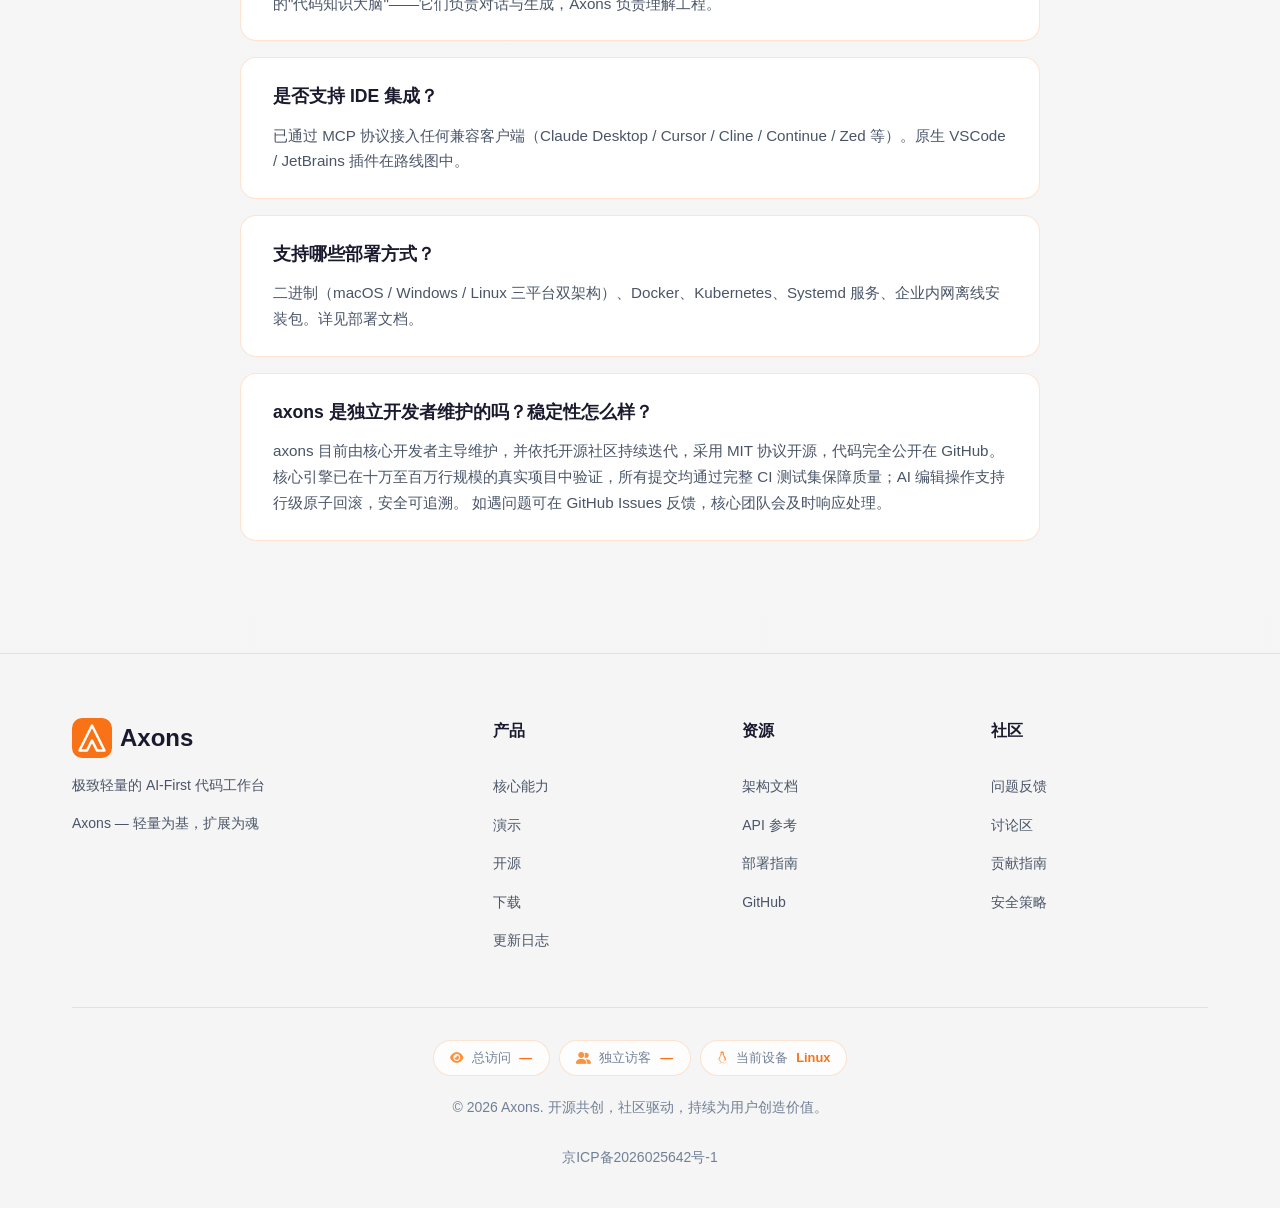
==== commit 45e75923: "feat: add new copy" ====
--- a/web/index.html
+++ b/web/index.html
@@ -763,7 +763,7 @@
                         <i class="fas fa-download"></i>
                         <span data-i18n="download.dmg">Download .dmg</span>
                     </a>
-                    <p class="file-size">~60 MB</p>
+                    <p class="file-size">~30 MB</p>
                 </div>
 
                 <!-- Windows -->
@@ -879,7 +879,7 @@
                         <i class="fas fa-download"></i>
                         <span data-i18n="download.bin">Download .bin</span>
                     </a>
-                    <p class="file-size">~35 MB</p>
+                    <p class="file-size">~60 MB</p>
                 </div>
             </div>
 
@@ -925,7 +925,8 @@
                             <span style="font-size:0.875rem;">GitHub Discussions</span>
                         </a>
                     </div>
-                    <a href="#" class="contact-link" data-i18n="contact.tech.join">Join Group</a>
+                    <a href="https://github.com/mengshi02/axons/discussions" target="_blank" rel="noopener" class="contact-link"
+                        data-i18n="contact.tech.join">Join Group</a>
                 </div>
                 <div class="contact-card">
                     <div class="contact-icon">
@@ -998,8 +999,8 @@
                 </div>
                 <div class="faq-item">
                     <div class="faq-question" data-i18n="faq.q9">axons 是独立开发者维护的吗？稳定性怎么样？</div>
-                    <div class="faq-answer" data-i18n="faq.a9">是的，axons 目前由一名独立开发者维护。采用 Apache 2.0 开源协议，所有代码公开在
-                        GitHub。核心引擎经过十万到百万行真实项目验证，每次提交都跑完整 CI 测试集；所有 AI 编辑操作均有行级原子回滚记录。遇到问题可在 GitHub Issues 提交，作者会亲自回复。</div>
+                    <div class="faq-answer" data-i18n="faq.a9">axons 目前由核心开发者主导维护，并依托开源社区持续迭代，采用 MIT 协议开源，代码完全公开在
+                        GitHub。核心引擎已在十万至百万行规模的真实项目中验证，所有提交均通过完整 CI 测试集保障质量；AI 编辑操作支持行级原子回滚，安全可追溯。如遇问题可在 GitHub Issues 反馈，核心团队会及时响应处理。</div>
                 </div>
             </div>
         </div>
@@ -1065,8 +1066,8 @@
                         <span class="visitor-count" id="device-name">--</span>
                     </div>
                 </div>
-                <p data-i18n="footer.copyright" data-i18n-html>© 2026 Axons. Built with ❤ by an indie developer, sustained by your
-                    Stars.</p>
+                <p data-i18n="footer.copyright" data-i18n-html>© 2026 Axons. Open-source collaboration, community-driven, continuously
+                    creating value for users.</p>
                 <p class="footer-icp"><a href="https://beian.miit.gov.cn/" target="_blank" rel="noopener">京ICP备2026025642号-1</a></p>
             </div>
         </div>
